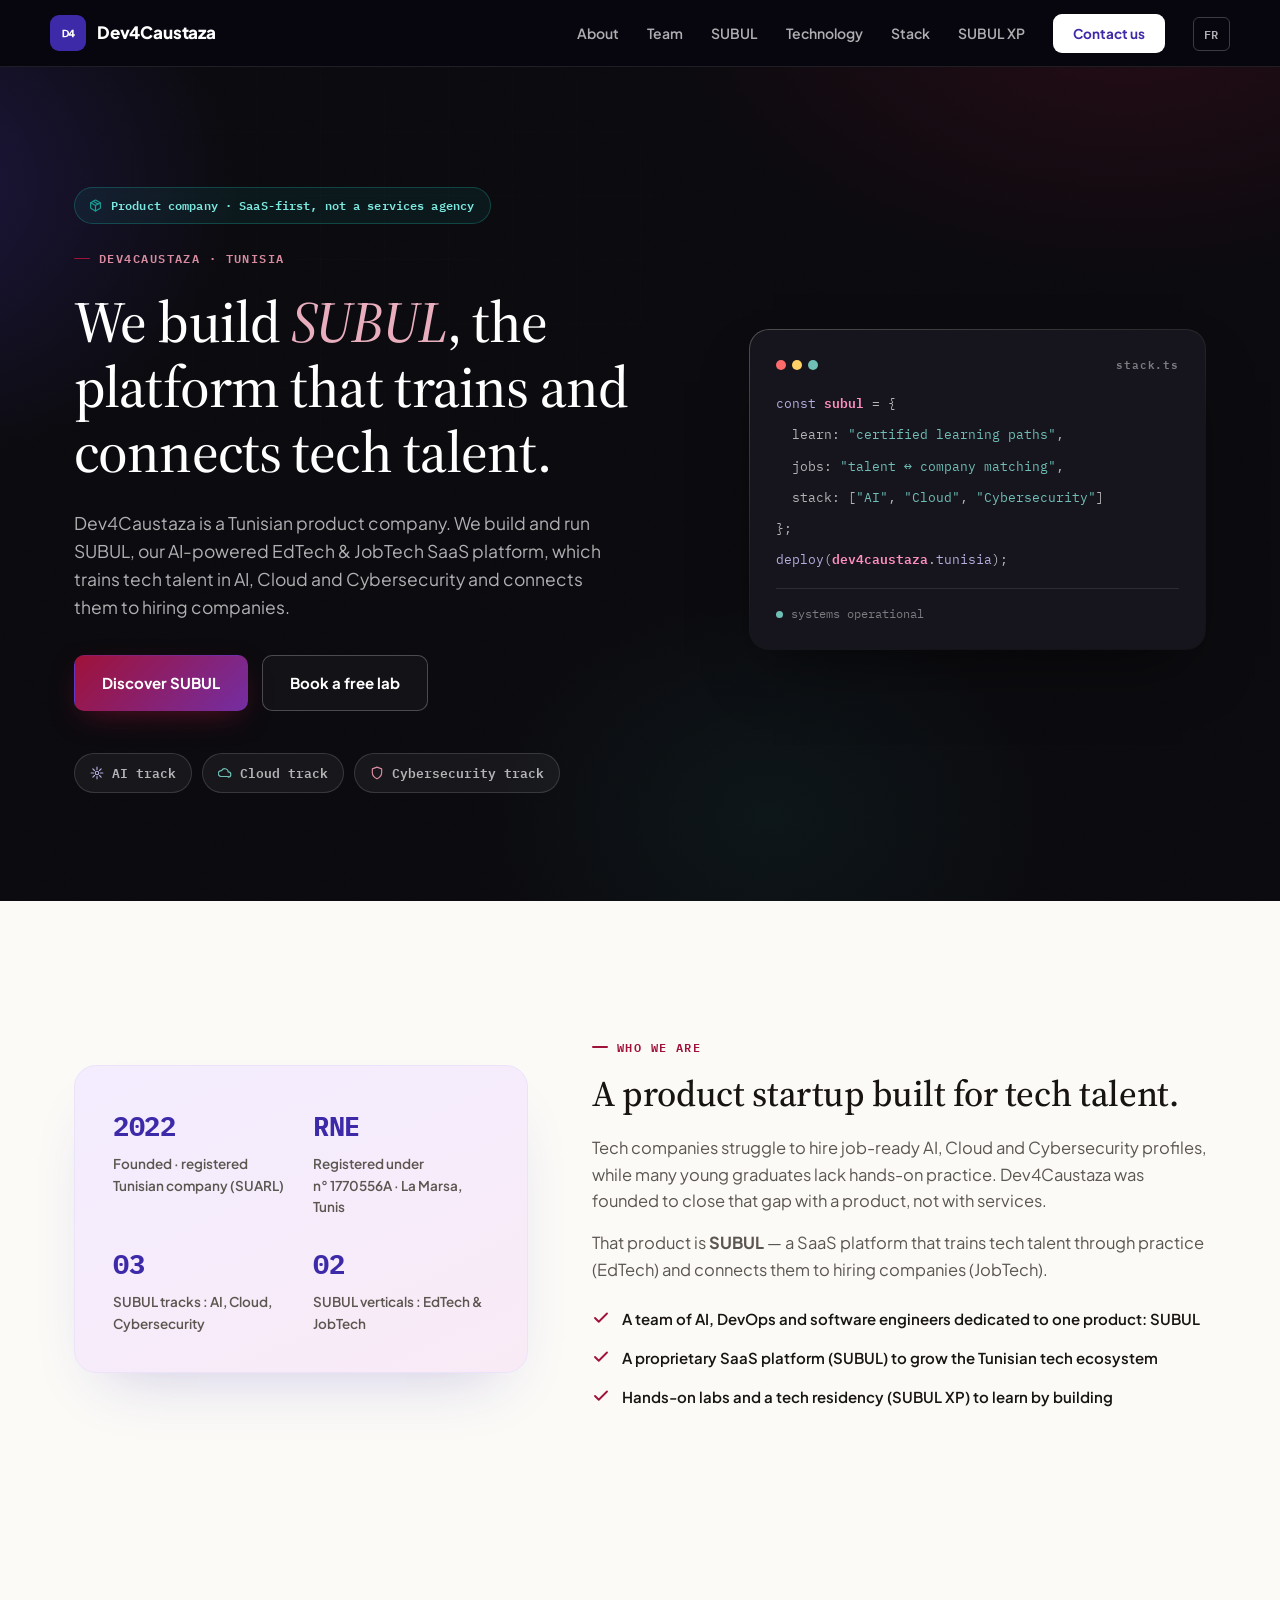
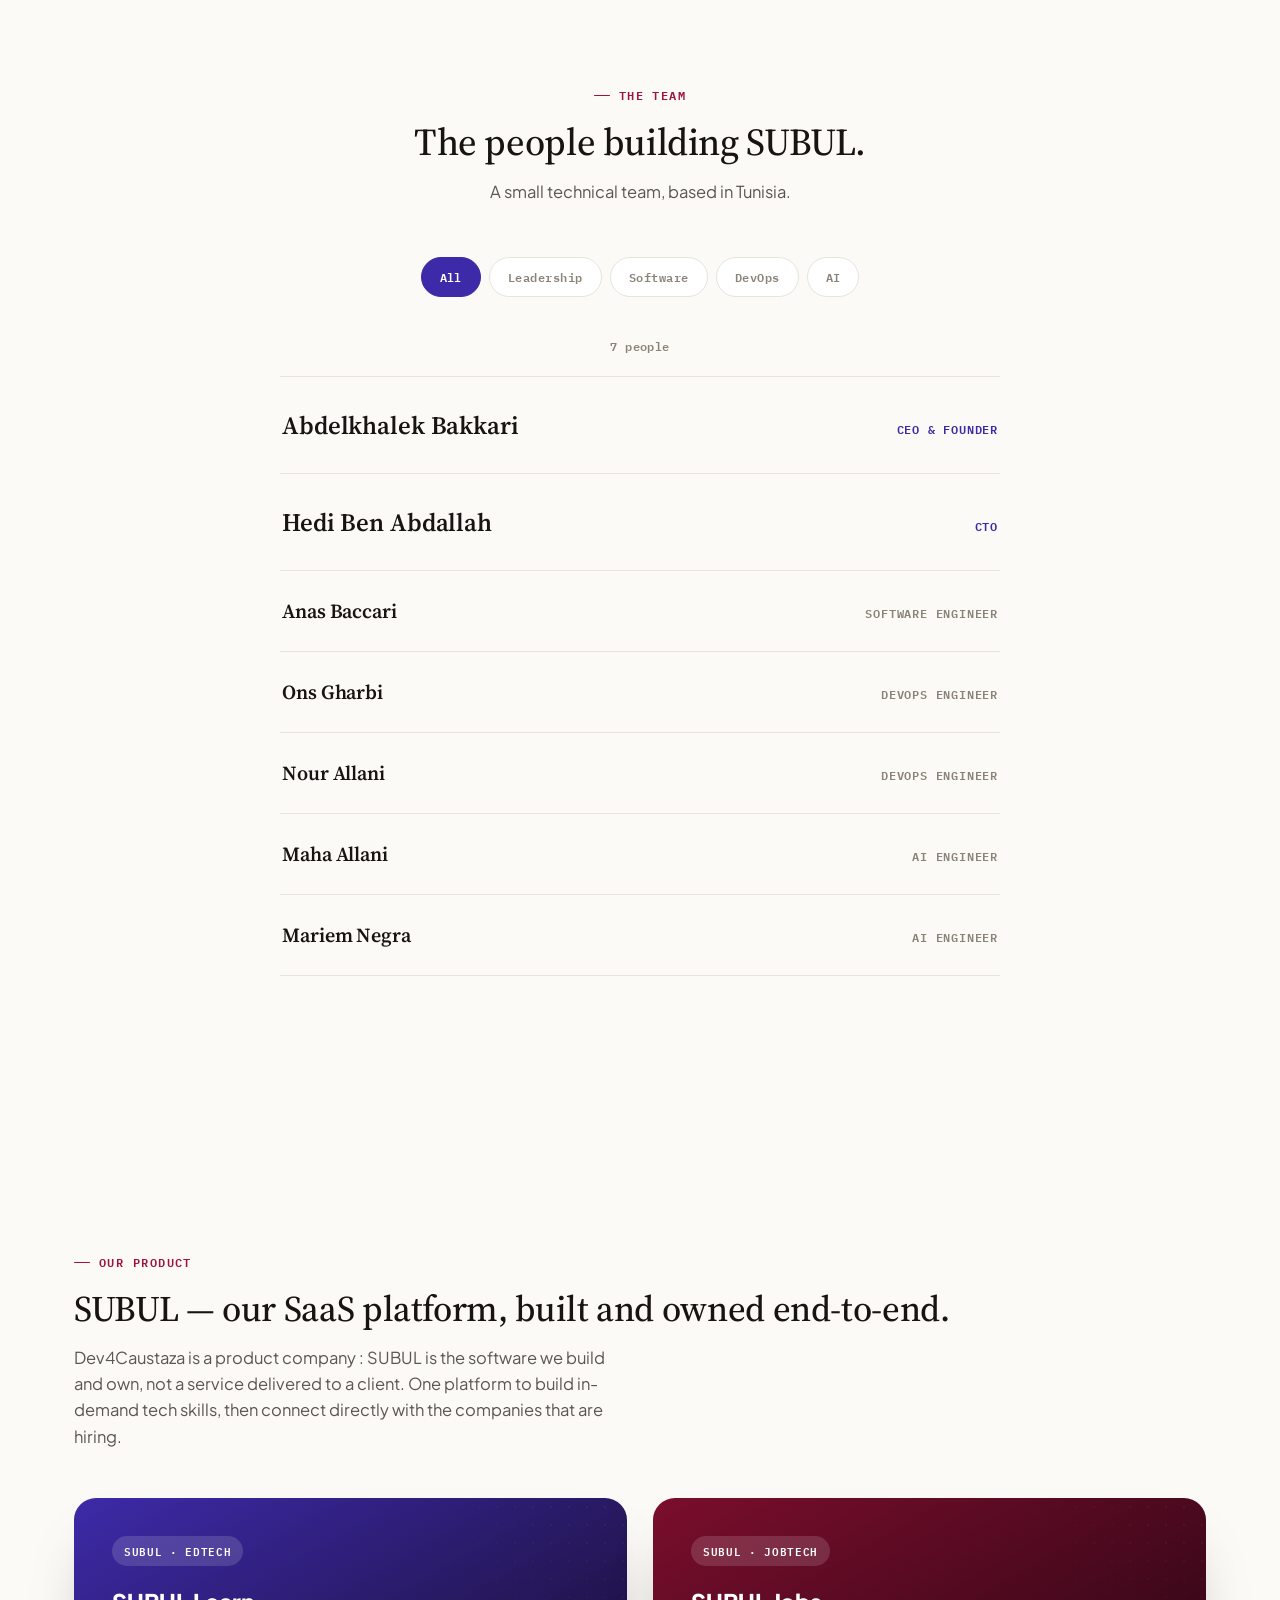
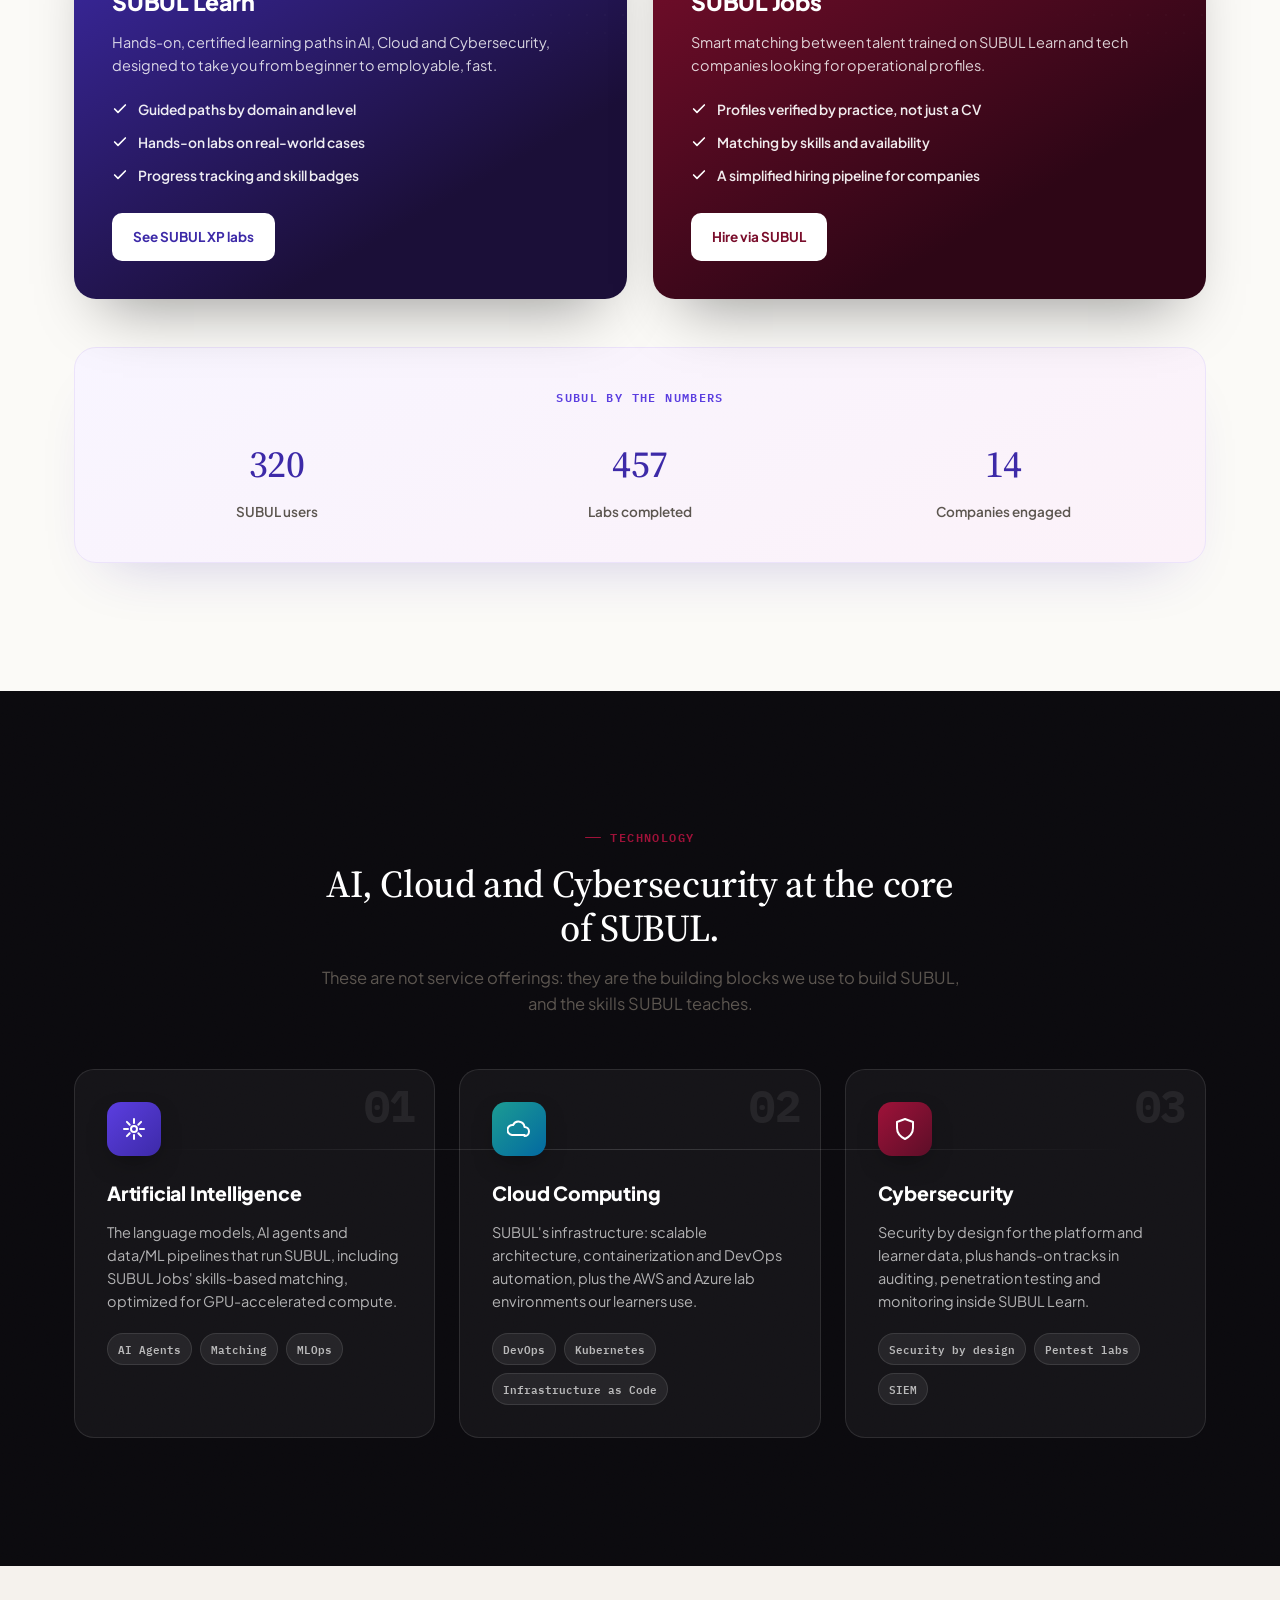
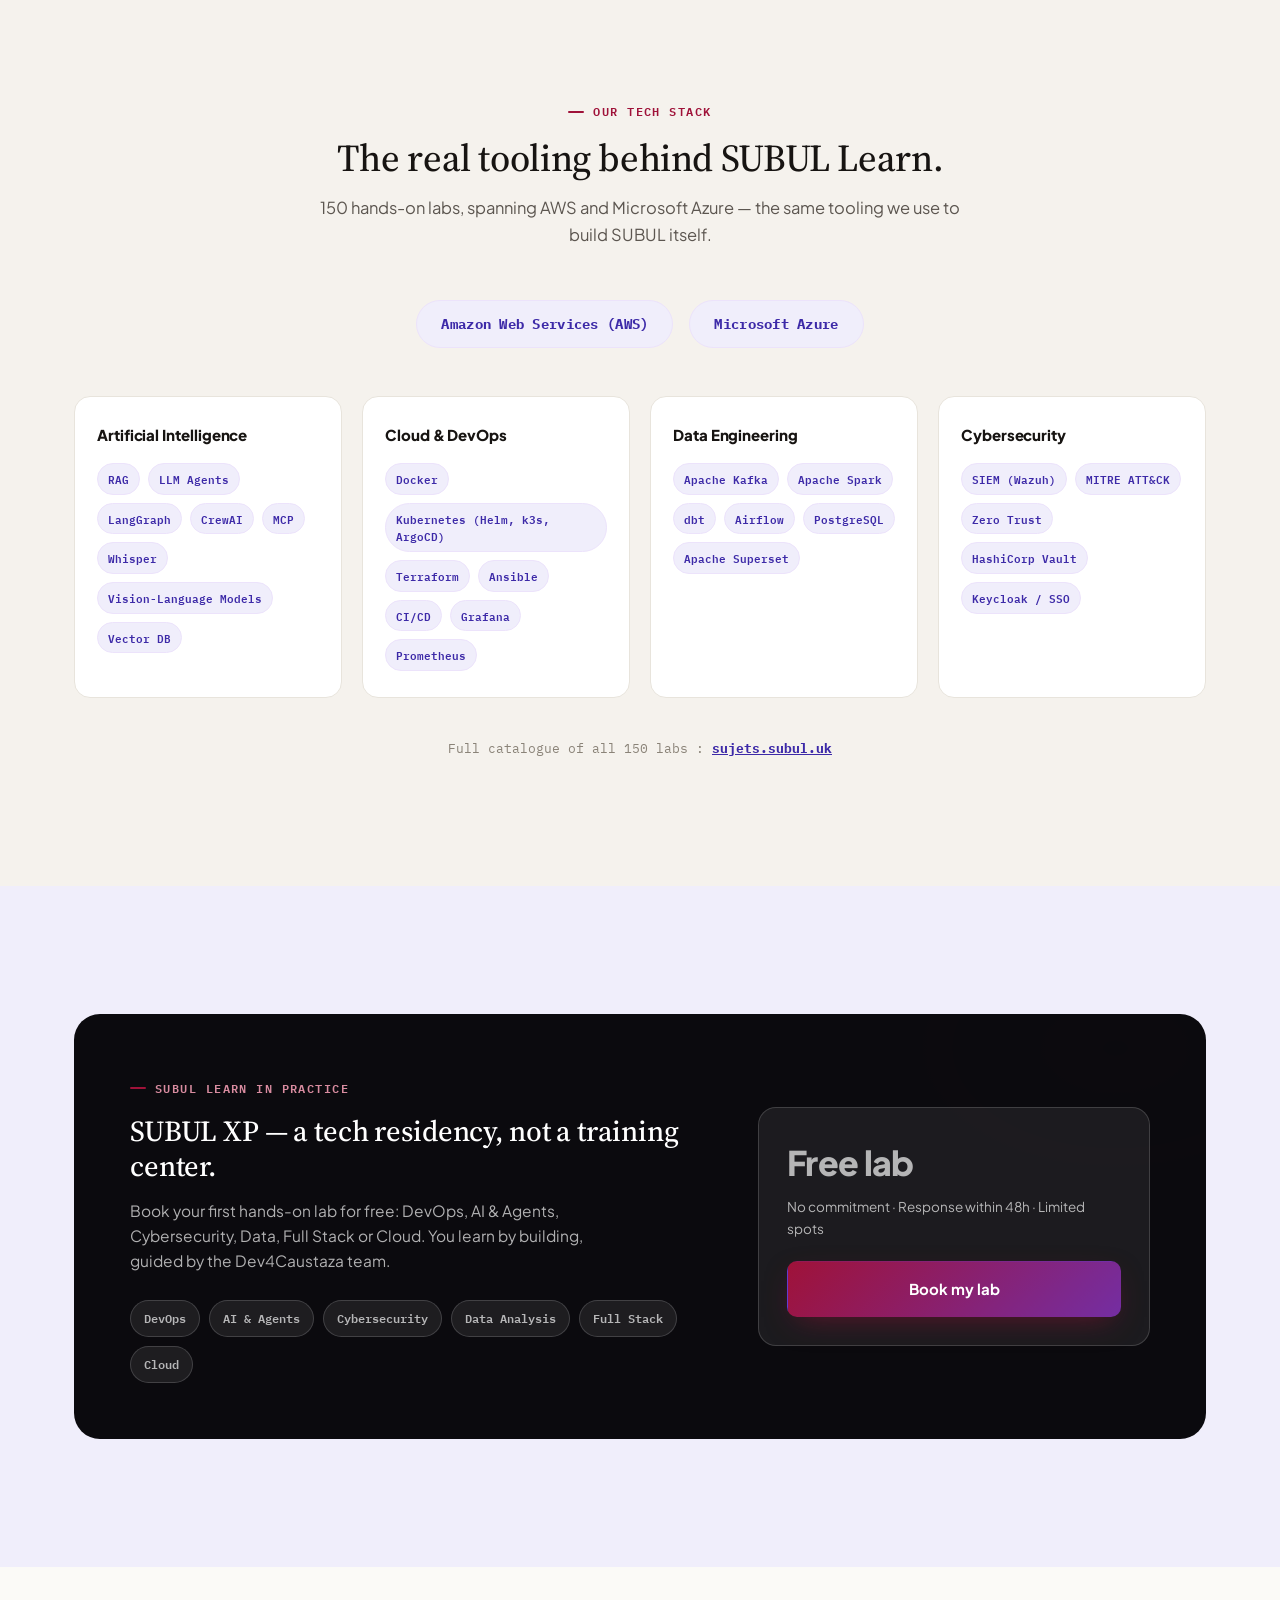
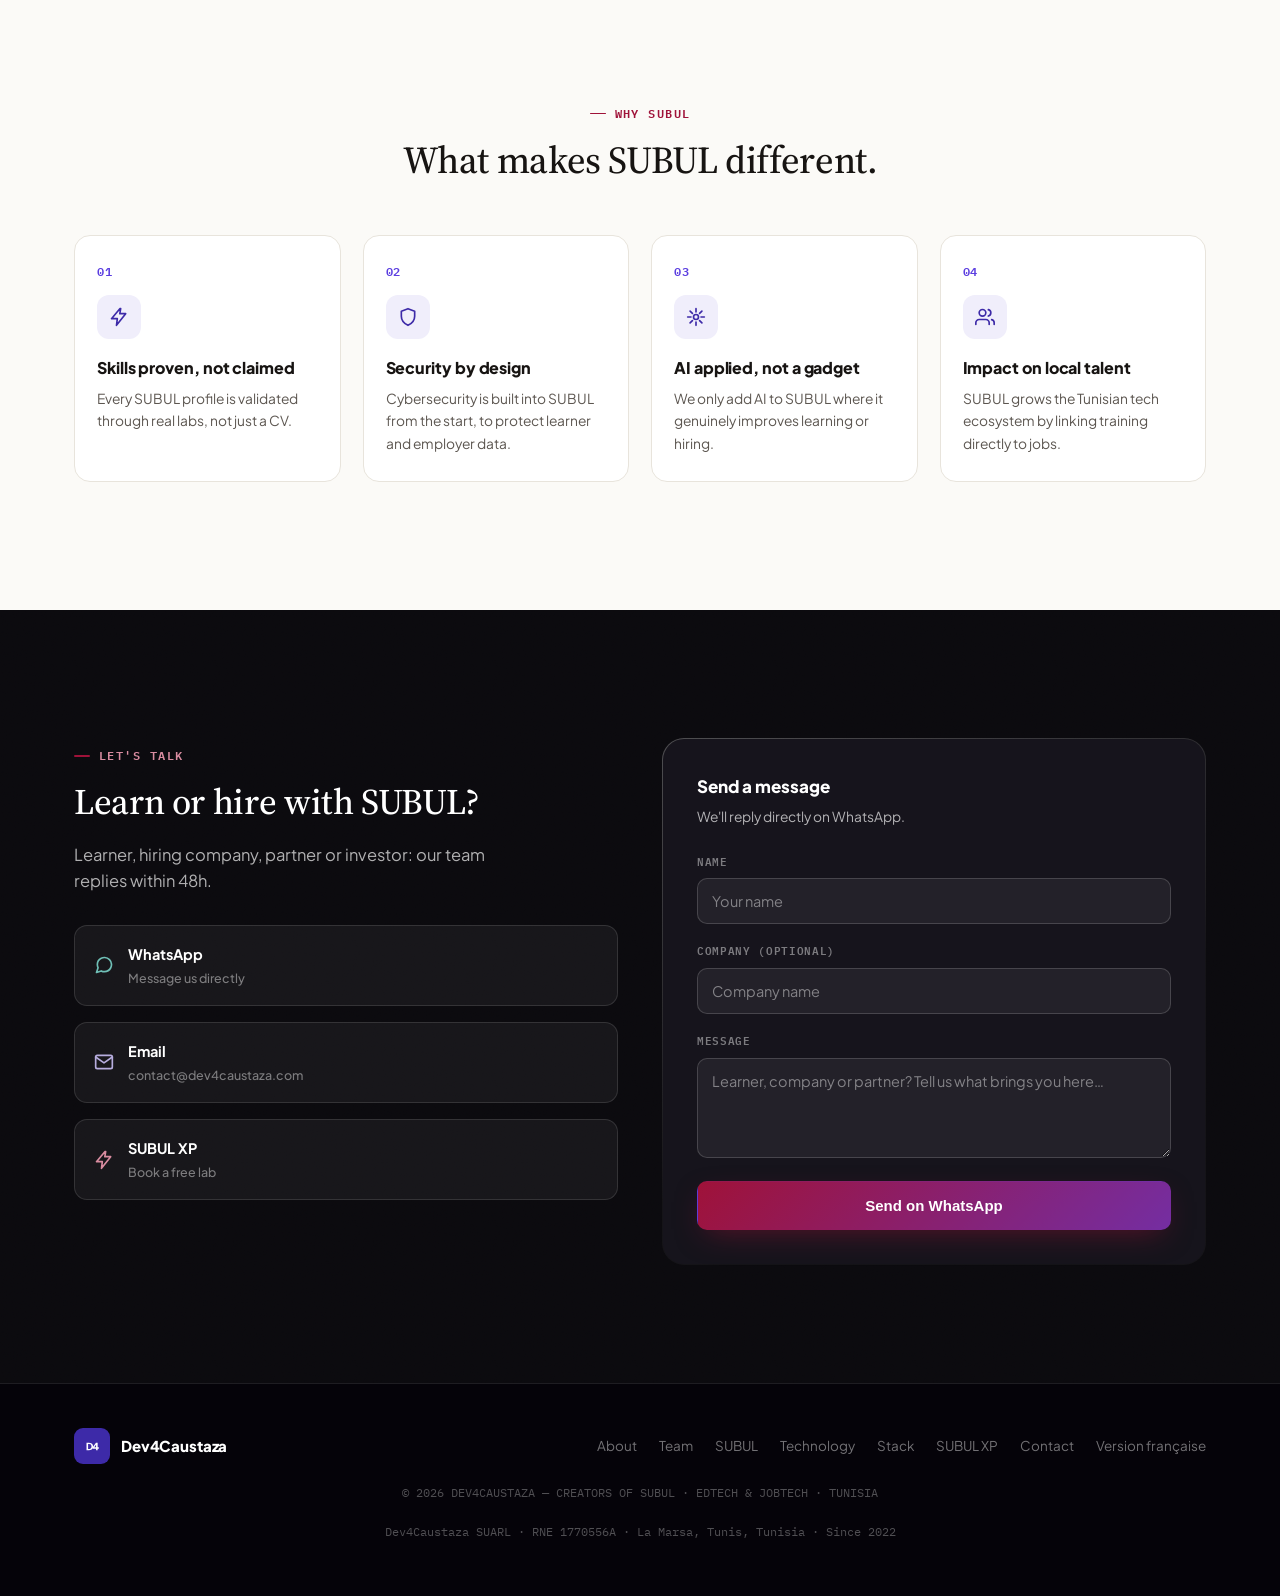
==== en/index.html @ 27cdb3ef "Fix EN lab links and add en/lab.html to SEO pass My previous merge pointed en/index.html's two "book" ====
<!DOCTYPE html>
<html lang="en">
<head>
<!--
  DEV4CAUSTAZA — website (English)
  ---------------------------------------------------------------
  Edit before going live (see the <script> at the bottom):
    WHATSAPP -> general contact number, international format without "+"
    EMAIL    -> contact email address
-->
<meta charset="utf-8">
<meta name="viewport" content="width=device-width, initial-scale=1">
<title>Dev4Caustaza — Creators of SUBUL, the AI-powered EdTech &amp; JobTech platform</title>
<meta name="description" content="Dev4Caustaza is a Tunisian product startup building SUBUL, an AI-powered EdTech &amp; JobTech SaaS platform that trains tech talent in AI, Cloud and Cybersecurity and connects them to hiring companies.">
<link rel="canonical" href="https://dev4caustaza.com/en/">
<link rel="alternate" hreflang="fr" href="https://dev4caustaza.com/">
<link rel="alternate" hreflang="en" href="https://dev4caustaza.com/en/">
<link rel="alternate" hreflang="x-default" href="https://dev4caustaza.com/">
<meta property="og:title" content="Dev4Caustaza — Creators of SUBUL">
<meta property="og:description" content="Tunisian product startup, creator of SUBUL — the AI-powered EdTech &amp; JobTech SaaS platform.">
<meta property="og:type" content="website">
<meta property="og:url" content="https://dev4caustaza.com/en/">
<meta property="og:locale" content="en_US">
<meta property="og:locale:alternate" content="fr_FR">
<meta property="og:image" content="https://dev4caustaza.com/en/og-image.png">
<meta property="og:image:width" content="1200">
<meta property="og:image:height" content="630">
<meta property="og:site_name" content="Dev4Caustaza">
<meta name="twitter:card" content="summary_large_image">
<meta name="twitter:title" content="Dev4Caustaza — Creators of SUBUL">
<meta name="twitter:description" content="Tunisian product startup, creator of SUBUL — the AI-powered EdTech &amp; JobTech SaaS platform.">
<meta name="twitter:image" content="https://dev4caustaza.com/en/og-image.png">
<link rel="icon" type="image/svg+xml" href="../favicon.svg">
<script type="application/ld+json">
{
  "@context": "https://schema.org",
  "@type": "Organization",
  "name": "Dev4Caustaza",
  "legalName": "Dev4Caustaza SUARL",
  "url": "https://dev4caustaza.com/",
  "logo": "https://dev4caustaza.com/favicon.svg",
  "foundingDate": "2022",
  "address": {
    "@type": "PostalAddress",
    "addressLocality": "La Marsa, Tunis",
    "addressCountry": "TN"
  },
  "sameAs": ["https://sujets.subul.uk"]
}
</script>
<link rel="preconnect" href="https://fonts.googleapis.com">
<link rel="preconnect" href="https://fonts.gstatic.com" crossorigin>
<link href="https://fonts.googleapis.com/css2?family=Plus+Jakarta+Sans:wght@400;500;600;700;800;900&family=Source+Serif+4:opsz,wght@8..60,500;8..60,600&family=IBM+Plex+Mono:wght@500;600;700&display=swap" rel="stylesheet">

<style>
  :root{
    --bg:        #0B0A0E;
    --bg-soft:   #16141C;
    --paper:     #FBFAF7;
    --card:      #FFFFFF;
    --title:     #171412;
    --body:      #5C5650;
    --label:     #8A8378;
    --line:      #E8E4DC;
    --line-dk:   rgba(255,255,255,.1);
    --purple:    #5B3EE0;
    --purple-dk: #3D2AA8;
    --purple-lt: #F0EEFB;
    --magenta:   #9F1239;
    --magenta-dk:#7A0E2C;
    --magenta-lt:#FBEAEE;
    --cyan:      #1C9C93;
    --grad:      linear-gradient(135deg, var(--magenta), var(--purple));
    --ink-soft:  rgba(255,255,255,.68);
    --ink-faint: rgba(255,255,255,.44);
    --mono: "IBM Plex Mono", ui-monospace, SFMono-Regular, Menlo, monospace;
    --sans: "Plus Jakarta Sans", system-ui, sans-serif;
    --serif: "Source Serif 4", Georgia, serif;
  }

  *{ box-sizing:border-box; }
  html{ -webkit-text-size-adjust:100%; scroll-behavior:smooth; }
  section[id]{ scroll-margin-top:84px; }

  body{
    margin:0;
    background:var(--bg);
    font-family:var(--sans);
    color:var(--title);
    line-height:1.6;
    -webkit-font-smoothing:antialiased;
  }

  a{ color:inherit; }
  img,svg{ display:block; }
  .container{ max-width:1180px; margin:0 auto; padding:0 24px; }

  section{ position:relative; }

  /* subtle grain texture for dark sections */
  .grain{ position:relative; }
  .grain::before{
    content:"";
    position:absolute; inset:0; z-index:0; pointer-events:none;
    opacity:.05; mix-blend-mode:overlay;
    background-image:url("data:image/svg+xml,%3Csvg xmlns='http://www.w3.org/2000/svg' width='140' height='140'%3E%3Cfilter id='n'%3E%3CfeTurbulence type='fractalNoise' baseFrequency='0.9' numOctaves='2' stitchTiles='stitch'/%3E%3C/filter%3E%3Crect width='100%25' height='100%25' filter='url(%23n)'/%3E%3C/svg%3E");
  }
  .grain > *{ position:relative; z-index:1; }

  .eyebrow{
    display:inline-flex; align-items:center; gap:9px;
    font-family:var(--mono);
    font-size:12px; font-weight:600; letter-spacing:.12em; text-transform:uppercase;
    color:var(--magenta);
  }
  .eyebrow::before{ content:""; width:16px; height:1.5px; background:var(--magenta); border-radius:2px; }

  .product-badge{
    display:inline-flex; align-items:center; gap:9px;
    padding:8px 16px 8px 14px; border-radius:999px; margin-bottom:16px;
    background:rgba(28,156,147,.1); border:1px solid rgba(28,156,147,.35);
    font-family:var(--mono); font-size:12px; font-weight:600; color:#7CE8DF; letter-spacing:.01em;
  }

  /* ---------------- REVEAL ---------------- */
  [data-reveal]{ opacity:0; transform:translateY(22px); transition:opacity .7s cubic-bezier(.16,1,.3,1), transform .7s cubic-bezier(.16,1,.3,1); }
  [data-reveal].in{ opacity:1; transform:none; }
  @media (prefers-reduced-motion:reduce){ [data-reveal]{ opacity:1; transform:none; } }
  .service-grid > [data-reveal]:nth-child(2){ transition-delay:.08s; }
  .service-grid > [data-reveal]:nth-child(3){ transition-delay:.16s; }
  .stack-grid > [data-reveal]:nth-child(2){ transition-delay:.06s; }
  .stack-grid > [data-reveal]:nth-child(3){ transition-delay:.12s; }
  .stack-grid > [data-reveal]:nth-child(4){ transition-delay:.18s; }
  .why-grid > [data-reveal]:nth-child(2){ transition-delay:.06s; }
  .why-grid > [data-reveal]:nth-child(3){ transition-delay:.12s; }
  .why-grid > [data-reveal]:nth-child(4){ transition-delay:.18s; }
  .subul-grid > [data-reveal]:nth-child(2){ transition-delay:.08s; }

  /* ---------------- NAV ---------------- */
  header{
    position:sticky; top:0; z-index:50;
    background:rgba(7,4,13,.78);
    backdrop-filter:blur(14px) saturate(140%);
    border-bottom:1px solid var(--line-dk);
  }
  .nav{
    display:flex; align-items:center; justify-content:space-between;
    padding:15px 0;
  }
  .brand{
    display:flex; align-items:center; gap:11px;
    font-weight:800; font-size:17px; color:#fff; text-decoration:none; letter-spacing:-.01em;
  }
  .brand-mark{
    width:36px; height:36px; border-radius:9px; flex:none;
    background:var(--purple-dk);
    display:flex; align-items:center; justify-content:center;
    color:#fff;
  }
  .nav-links{ display:flex; align-items:center; gap:28px; list-style:none; margin:0; padding:0; }
  .nav-links a{
    font-size:14px; font-weight:600; color:var(--ink-soft); text-decoration:none;
    transition:color .15s;
  }
  .nav-links a:hover{ color:#fff; }
  .nav-links a.active:not(.nav-cta):not(.lang-switch){ color:#fff; position:relative; }
  .nav-links a.active:not(.nav-cta):not(.lang-switch)::after{
    content:""; position:absolute; left:0; right:0; bottom:-6px; height:2px; border-radius:2px;
    background:var(--grad);
  }
  @media (max-width:860px){
    .nav-links a.active:not(.nav-cta):not(.lang-switch)::after{ display:none; }
    .nav-links a.active:not(.nav-cta):not(.lang-switch){ color:var(--magenta); }
  }
  .nav-cta{
    padding:11px 20px; border-radius:9px; background:#fff; color:var(--purple-dk)!important;
    font-weight:700!important; font-size:13.5px!important;
    box-shadow:0 1px 0 rgba(255,255,255,.4) inset;
    transition:transform .15s, box-shadow .15s;
  }
  .nav-cta:hover{ transform:translateY(-1px); box-shadow:0 8px 20px -8px rgba(0,0,0,.5); }
  .lang-switch{
    font-family:var(--mono);
    font-size:11.5px!important; font-weight:600!important; letter-spacing:.05em;
    padding:6px 10px; border-radius:6px; border:1px solid rgba(255,255,255,.22);
  }
  .lang-switch:hover{ border-color:#fff; }
  .nav-toggle{ display:none; }
  @media (max-width:860px){
    .nav-links{
      display:none; position:absolute; top:100%; left:0; right:0;
      flex-direction:column; align-items:flex-start; gap:2px;
      background:var(--bg-soft); border-bottom:1px solid var(--line-dk); padding:10px 22px 20px;
    }
    .nav-links.open{ display:flex; }
    .nav-links a{ width:100%; padding:12px 0; border-bottom:1px solid var(--line-dk); }
    .nav-cta{ margin-top:10px; text-align:center; }
    .nav-toggle{
      display:flex; align-items:center; justify-content:center;
      width:38px; height:38px; border-radius:8px; border:1.5px solid var(--line-dk);
      background:transparent; cursor:pointer;
    }
    .nav-toggle svg{ stroke:#fff; }
  }

  /* ---------------- BUTTONS ---------------- */
  .btn{
    display:inline-flex; align-items:center; gap:9px;
    padding:15px 27px; border-radius:10px; font-size:15px; font-weight:700;
    text-decoration:none; border:1.5px solid transparent; cursor:pointer;
    transition:transform .25s cubic-bezier(.4,0,.2,1), box-shadow .25s cubic-bezier(.4,0,.2,1), border-color .15s, color .15s, background .2s;
  }
  .btn:active{ transform:translateY(1px) scale(.99); }
  .btn-primary{ background:var(--grad); background-size:160% 160%; color:#fff; box-shadow:0 10px 30px -10px rgba(159,18,57,.55); }
  .btn-primary:hover{ transform:translateY(-2px); box-shadow:0 16px 34px -10px rgba(159,18,57,.65); background-position:80% 20%; }
  .btn-ghost{ background:rgba(255,255,255,.03); color:#fff; border-color:rgba(255,255,255,.24); }
  .btn-ghost:hover{ border-color:#fff; background:rgba(255,255,255,.08); transform:translateY(-2px); }
  .btn-dark{ background:var(--purple-dk); color:#fff; }
  .btn-dark:hover{ background:var(--purple); }

  /* gradient-stroke card utility */
  .stroke-card{
    background:
      linear-gradient(var(--bg-soft), var(--bg-soft)) padding-box,
      linear-gradient(155deg, rgba(255,255,255,.28), rgba(255,255,255,.04) 60%) border-box;
    border:1px solid transparent;
  }

  /* ---------------- HERO ---------------- */
  .hero{
    padding:120px 0 108px;
    background:var(--bg);
    color:#fff;
    overflow:hidden;
  }
  .hero-bg{
    position:absolute; inset:0; z-index:0; pointer-events:none;
    background:
      radial-gradient(760px 460px at 88% -8%, rgba(159,18,57,.18), transparent 60%),
      radial-gradient(620px 520px at -8% 14%, rgba(91,62,224,.24), transparent 55%),
      radial-gradient(500px 400px at 60% 90%, rgba(28,156,147,.08), transparent 60%);
    animation:meshFloat 22s ease-in-out infinite alternate;
  }
  @keyframes meshFloat{
    0%{ transform:translate(0,0) scale(1); }
    100%{ transform:translate(-1%,1%) scale(1.02); }
  }
  .hero-grid-lines{
    position:absolute; inset:0; z-index:0; pointer-events:none; opacity:.2;
    background-image:
      linear-gradient(rgba(255,255,255,.05) 1px, transparent 1px),
      linear-gradient(90deg, rgba(255,255,255,.05) 1px, transparent 1px);
    background-size:64px 64px;
    mask-image:radial-gradient(650px 500px at 30% 20%, #000, transparent 75%);
  }
  @media (prefers-reduced-motion:reduce){ .hero-bg{ animation:none; } }
  .hero .container{ position:relative; z-index:1; }
  .hero-grid{ display:grid; grid-template-columns:1.15fr .85fr; gap:56px; align-items:center; }
  .hero-grid > *{ min-width:0; }
  @media (max-width:900px){ .hero-grid{ grid-template-columns:1fr; } }

  .hero h1{
    font-family:var(--serif); font-size:clamp(36px,5.2vw,58px);
    font-weight:500; letter-spacing:-.015em; line-height:1.12;
    margin:22px 0 24px;
  }
  .hero h1 em{ font-style:italic; font-weight:500; color:#E8AEBD; }
  .hero p.lead{ font-size:17.5px; color:var(--ink-soft); max-width:540px; margin:0 0 34px; }

  .hero-actions{ display:flex; flex-wrap:wrap; gap:14px; }

  .hero-pillars{ display:flex; gap:10px; margin-top:42px; flex-wrap:wrap; }
  .pillar-chip{
    display:flex; align-items:center; gap:8px;
    padding:9px 15px; border-radius:999px; font-family:var(--mono); font-size:12.5px; font-weight:600;
    background:rgba(255,255,255,.05); border:1px solid rgba(255,255,255,.14); color:var(--ink-soft);
  }
  .pillar-chip svg{ width:14px; height:14px; }

  .hero-card{
    border-radius:20px; padding:26px;
    backdrop-filter:blur(10px);
    box-shadow:0 30px 60px -24px rgba(0,0,0,.55);
    overflow-x:auto;
  }
  .hero-card-head{ display:flex; align-items:center; justify-content:space-between; margin-bottom:20px; }
  .hero-card-dots{ display:flex; gap:6px; }
  .hero-card-head .dot{ width:10px; height:10px; border-radius:50%; }
  .hero-card-head .dot:nth-child(1){ background:#FF6B6B; }
  .hero-card-head .dot:nth-child(2){ background:#FFD166; }
  .hero-card-head .dot:nth-child(3){ background:#6FBFB6; }
  .hero-card-tag{ font-family:var(--mono); font-size:10.5px; font-weight:600; letter-spacing:.08em; color:var(--ink-faint); }
  .code-line{ font-family:var(--mono); font-size:13.2px; color:var(--ink-soft); margin:0 0 10px; white-space:pre; }
  .code-line b{ color:#FF8FC0; font-weight:600; }
  .code-line i{ color:#B7ADDE; font-style:normal; }
  .code-line s{ color:#6FBFB6; text-decoration:none; }
  .hero-card-foot{
    margin-top:18px; padding-top:16px; border-top:1px solid rgba(255,255,255,.1);
    display:flex; align-items:center; gap:8px; font-family:var(--mono); font-size:11.5px; color:var(--ink-faint);
  }
  .pulse-dot{ width:7px; height:7px; border-radius:50%; background:#6FBFB6; box-shadow:0 0 0 0 rgba(124,224,198,.6); animation:pulse 2s infinite; }
  @keyframes pulse{ 0%{ box-shadow:0 0 0 0 rgba(124,224,198,.55);} 70%{ box-shadow:0 0 0 8px rgba(124,224,198,0);} 100%{ box-shadow:0 0 0 0 rgba(124,224,198,0);} }
  @media (prefers-reduced-motion:reduce){ .pulse-dot{ animation:none; } }

  /* ---------------- SECTION HEADERS ---------------- */
  .sec-head{ max-width:640px; margin:0 auto 52px; text-align:center; }
  .sec-head h2{ font-family:var(--serif); font-size:clamp(27px,3.5vw,38px); font-weight:500; letter-spacing:-.01em; line-height:1.15; margin:16px 0 14px; }
  .sec-head p{ color:var(--body); font-size:16.5px; margin:0; }
  section.on-dark .sec-head h2{ color:#fff; }
  section.on-dark .sec-head p{ color:var(--ink-soft); }

  /* ---------------- ABOUT ---------------- */
  .about{ padding:128px 0; background:var(--paper); }
  .about-grid{ display:grid; grid-template-columns:.85fr 1.15fr; gap:64px; align-items:center; }
  @media (max-width:860px){ .about-grid{ grid-template-columns:1fr; } }
  .about-copy h2{ font-family:var(--serif); font-size:clamp(27px,3.4vw,36px); font-weight:500; letter-spacing:-.01em; line-height:1.18; margin:16px 0 20px; }
  .about-copy p{ color:var(--body); font-size:16.5px; margin:0 0 16px; }
  .about-list{ list-style:none; margin:24px 0 0; padding:0; display:grid; gap:15px; }
  .about-list li{ display:flex; gap:12px; font-size:15px; color:var(--title); font-weight:600; }
  .about-list svg{ flex:none; margin-top:2px; }

  .about-panel{
    background:linear-gradient(155deg,#F3EDFF,#FBEAF3 130%);
    border:1px solid #ECE3FB;
    border-radius:22px; padding:38px;
    display:grid; gap:24px;
    box-shadow:0 30px 60px -32px rgba(61,42,168,.25);
  }
  .about-stat-row{ display:grid; grid-template-columns:1fr 1fr; gap:24px; }
  .about-stat h3{ font-family:var(--mono); font-size:27px; font-weight:700; margin:0 0 6px; color:var(--purple-dk); letter-spacing:-.01em; }
  .about-stat p{ margin:0; font-size:13.5px; color:var(--body); font-weight:600; }

  /* ---------------- TEAM ---------------- */
  .team{ padding:140px 0; background:var(--paper); }
  .team-filters{ display:flex; flex-wrap:wrap; justify-content:center; gap:8px; margin:0 0 40px; }
  .team-filter{
    font-family:var(--mono); font-size:12px; font-weight:600; letter-spacing:.04em;
    padding:9px 18px; border-radius:999px; border:1.5px solid var(--line); background:#fff; color:var(--label);
    cursor:pointer; transition:background .18s, border-color .18s, color .18s;
  }
  .team-filter:hover{ border-color:var(--purple); color:var(--purple-dk); }
  .team-filter.active{ background:var(--purple-dk); border-color:var(--purple-dk); color:#fff; }
  .team-filter:focus-visible{ outline:2px solid var(--purple); outline-offset:2px; }
  .team-count{ text-align:center; font-family:var(--mono); font-size:12px; font-weight:600; color:var(--label); letter-spacing:.04em; margin:0 0 20px; }
  .team-list{ max-width:720px; margin:0 auto; border-top:1px solid var(--line); }
  .team-row-wrap{
    display:grid; grid-template-rows:1fr; border-bottom:1px solid var(--line);
    transition:grid-template-rows .4s cubic-bezier(.4,0,.2,1), opacity .3s ease, border-color .3s ease;
  }
  .team-row-wrap.out{ grid-template-rows:0fr; opacity:0; border-color:transparent; }
  .team-row-wrap.out .team-row{ padding-top:0; padding-bottom:0; }
  .team-row{
    display:flex; align-items:baseline; justify-content:space-between; gap:24px;
    padding:24px 2px; overflow:hidden; min-height:0;
    transition:padding-left .25s cubic-bezier(.4,0,.2,1), padding-top .4s cubic-bezier(.4,0,.2,1), padding-bottom .4s cubic-bezier(.4,0,.2,1);
  }
  .team-row:hover{ padding-left:10px; }
  .team-name{ font-family:var(--serif); font-size:20px; font-weight:600; color:var(--title); letter-spacing:-.005em; }
  .team-role{
    font-family:var(--mono); font-size:11.5px; font-weight:600; letter-spacing:.07em;
    text-transform:uppercase; color:var(--label); white-space:nowrap; flex:none;
  }
  .team-row-lead{ padding:28px 2px; }
  .team-row-lead .team-name{ font-size:25px; }
  .team-row-lead .team-role{ color:var(--purple-dk); }
  @media (max-width:560px){
    .team-row{ flex-direction:column; align-items:flex-start; gap:5px; }
  }

  /* ---------------- SERVICES ---------------- */
  .services{ padding:128px 0; background:var(--bg); color:#fff; }
  .service-grid{ display:grid; grid-template-columns:repeat(3,1fr); gap:24px; position:relative; }
  @media (max-width:900px){ .service-grid{ grid-template-columns:1fr; } }
  .service-grid::before{
    content:""; position:absolute; top:80px; left:6%; right:6%; height:1px;
    background:linear-gradient(90deg, transparent, rgba(255,255,255,.16), transparent);
    z-index:0;
  }
  @media (max-width:900px){ .service-grid::before{ display:none; } }
  .service-card{
    position:relative; z-index:1;
    background:rgba(255,255,255,.045); border:1px solid rgba(255,255,255,.1);
    border-radius:20px; padding:32px; overflow:hidden;
    transition:border-color .2s, transform .25s cubic-bezier(.16,1,.3,1), background .2s, box-shadow .3s;
  }
  .service-card:hover{ border-color:rgba(255,255,255,.28); background:rgba(255,255,255,.075); transform:translateY(-6px); box-shadow:0 24px 50px -20px rgba(0,0,0,.5); }
  .service-index{
    position:absolute; top:14px; right:20px; font-family:var(--mono); font-size:44px; font-weight:700;
    color:rgba(255,255,255,.07); letter-spacing:-.02em; line-height:1;
  }
  .service-icon{
    width:54px; height:54px; border-radius:14px; display:flex; align-items:center; justify-content:center;
    margin-bottom:22px; box-shadow:0 10px 26px -10px rgba(0,0,0,.5);
  }
  .service-card:nth-child(1) .service-icon{ background:linear-gradient(135deg,#5B3EE0,#3D2AA8); }
  .service-card:nth-child(2) .service-icon{ background:linear-gradient(135deg,#1C9C93,#0369A1); }
  .service-card:nth-child(3) .service-icon{ background:linear-gradient(135deg,#9F1239,#5C0E28); }
  .service-card h3{ font-size:19.5px; font-weight:800; margin:0 0 11px; letter-spacing:-.01em; }
  .service-card p{ color:var(--ink-soft); font-size:14.5px; margin:0 0 20px; }
  .service-tags{ display:flex; flex-wrap:wrap; gap:8px; }
  .service-tags span{
    font-family:var(--mono); font-size:11px; font-weight:600; padding:6px 10px; border-radius:999px;
    background:rgba(255,255,255,.07); border:1px solid rgba(255,255,255,.1); color:var(--ink-soft);
  }

  /* ---------------- STACK ---------------- */
  .stack{ padding:128px 0; background:#F5F2ED; }
  .stack-providers{ display:flex; justify-content:center; gap:16px; flex-wrap:wrap; margin:0 0 48px; }
  .stack-provider{
    font-family:var(--mono); font-size:14px; font-weight:700; letter-spacing:.02em;
    padding:12px 24px; border-radius:999px; color:var(--purple-dk);
    background:var(--purple-lt); border:1px solid #ECE3FB;
  }
  .stack-grid{ display:grid; grid-template-columns:repeat(4,1fr); gap:20px; }
  @media (max-width:900px){ .stack-grid{ grid-template-columns:1fr 1fr; } }
  @media (max-width:560px){ .stack-grid{ grid-template-columns:1fr; } }
  .stack-group{ padding:26px 22px; border-radius:16px; background:#fff; border:1px solid var(--line); transition:border-color .2s, box-shadow .2s, transform .2s; }
  .stack-group:hover{ border-color:#DED2FA; box-shadow:0 20px 40px -24px rgba(61,42,168,.25); transform:translateY(-4px); }
  .stack-group h3{ font-size:15px; font-weight:800; margin:0 0 16px; letter-spacing:-.005em; }
  .stack-group .service-tags span{
    background:var(--purple-lt); border:1px solid #ECE3FB; color:var(--purple-dk);
  }
  .stack-source{ text-align:center; margin:40px 0 0; font-family:var(--mono); font-size:12.5px; color:var(--label); }
  .stack-source a{ color:var(--purple-dk); font-weight:700; text-decoration:underline; }

  /* ---------------- SUBUL PRODUCT ---------------- */
  .subul{ padding:128px 0; background:var(--paper); }
  .subul-head{ display:grid; grid-template-columns:1fr auto; gap:24px; align-items:end; margin-bottom:48px; }
  @media (max-width:700px){ .subul-head{ grid-template-columns:1fr; } }
  .subul-head h2{ font-family:var(--serif); font-size:clamp(27px,3.5vw,36px); font-weight:500; letter-spacing:-.01em; line-height:1.18; margin:16px 0 14px; }
  .subul-head p{ color:var(--body); font-size:16.5px; max-width:560px; margin:0; }

  .subul-grid{ display:grid; grid-template-columns:1fr 1fr; gap:26px; }
  @media (max-width:800px){ .subul-grid{ grid-template-columns:1fr; } }
  .subul-card{
    border-radius:22px; padding:38px; color:#fff; position:relative; overflow:hidden;
    box-shadow:0 34px 60px -28px rgba(0,0,0,.4);
  }
  .subul-card::after{
    content:""; position:absolute; inset:0; opacity:.5; pointer-events:none;
    background-image:radial-gradient(rgba(255,255,255,.10) 1px, transparent 1px);
    background-size:18px 18px;
    mask-image:radial-gradient(340px 260px at 100% 0%, #000, transparent 70%);
  }
  .subul-card.learn{ background:linear-gradient(150deg,#3D2AA8,#1B0F38 72%); }
  .subul-card.jobs{ background:linear-gradient(150deg,#7A0E2C,#2E0616 72%); }
  .subul-card > *{ position:relative; z-index:1; }
  .subul-card .tag{
    display:inline-block; font-family:var(--mono); font-size:11px; font-weight:600; letter-spacing:.06em; text-transform:uppercase;
    padding:6px 12px; border-radius:999px; background:rgba(255,255,255,.14); margin-bottom:18px;
  }
  .subul-card h3{ font-size:23px; font-weight:800; margin:0 0 10px; letter-spacing:-.01em; }
  .subul-card p{ color:rgba(255,255,255,.82); font-size:14.5px; margin:0 0 22px; }
  .subul-card ul{ list-style:none; margin:0 0 26px; padding:0; display:grid; gap:11px; }
  .subul-card li{ display:flex; gap:10px; font-size:13.8px; color:rgba(255,255,255,.92); font-weight:600; }
  .subul-card li svg{ flex:none; margin-top:2px; }
  .subul-card a.btn{ padding:12px 20px; font-size:13.5px; }
  .subul-card.learn a.btn{ background:#fff; color:var(--purple-dk); box-shadow:none; }
  .subul-card.jobs a.btn{ background:#fff; color:#7A0E2C; box-shadow:none; }

  .traction{
    margin-top:48px; padding:40px 32px; border-radius:22px;
    background:linear-gradient(155deg,#F8F5FF,#FDF1F7 130%); border:1px solid #ECE3FB;
    box-shadow:0 30px 60px -34px rgba(61,42,168,.25);
  }
  .traction-label{
    display:block; text-align:center; font-family:var(--mono); font-size:11.5px; font-weight:600;
    letter-spacing:.12em; text-transform:uppercase; color:var(--purple); margin:0 0 28px;
  }
  .traction-row{ display:grid; grid-template-columns:repeat(3,1fr); gap:24px; text-align:center; }
  @media (max-width:600px){ .traction-row{ grid-template-columns:1fr; gap:28px; } }
  .traction-stat h3{
    font-family:var(--serif); font-size:38px; font-weight:500; letter-spacing:-.01em; margin:0 0 6px;
    color:var(--purple-dk);
  }
  .traction-stat p{ margin:0; font-size:13.5px; color:var(--body); font-weight:600; }

  /* ---------------- XP PROGRAM ---------------- */
  .xp{ padding:128px 0; background:var(--purple-lt); }
  .xp-inner{
    background:var(--bg); border-radius:26px; padding:56px; color:#fff;
    display:grid; grid-template-columns:1.2fr .8fr; gap:40px; align-items:center;
    position:relative; overflow:hidden;
  }
  .xp-inner::before{
    content:""; position:absolute; inset:0;
    background:radial-gradient(520px 320px at 92% 8%, rgba(159,18,57,.35), transparent 60%);
  }
  @media (max-width:860px){ .xp-inner{ grid-template-columns:1fr; padding:38px 26px; } }
  .xp-inner > *{ position:relative; z-index:1; }
  .xp-inner h2{ font-family:var(--serif); font-size:clamp(24px,3vw,29px); font-weight:500; margin:16px 0 16px; letter-spacing:-.005em; line-height:1.2; }
  .xp-inner p{ color:var(--ink-soft); font-size:15.5px; margin:0 0 26px; max-width:480px; }
  .xp-domains{ display:flex; flex-wrap:wrap; gap:9px; }
  .xp-domains span{
    font-family:var(--mono); font-size:12px; font-weight:600; padding:8px 13px; border-radius:999px;
    background:rgba(255,255,255,.08); border:1px solid rgba(255,255,255,.16); color:var(--ink-soft);
  }
  .xp-card{
    background:rgba(255,255,255,.07); border:1px solid rgba(255,255,255,.16); border-radius:18px; padding:28px;
  }
  .xp-card .big{ font-size:34px; font-weight:800; letter-spacing:-.02em; margin:0 0 6px; }
  .xp-card p{ margin:0 0 22px; font-size:13.5px; color:var(--ink-soft); }

  /* ---------------- WHY / VALUES ---------------- */
  .why{ padding:128px 0; background:var(--paper); }
  .why-grid{ display:grid; grid-template-columns:repeat(4,1fr); gap:22px; }
  @media (max-width:900px){ .why-grid{ grid-template-columns:1fr 1fr; } }
  @media (max-width:520px){ .why-grid{ grid-template-columns:1fr; } }
  .why-card{ padding:26px 22px; border-radius:16px; background:#fff; border:1px solid var(--line); transition:border-color .2s, box-shadow .2s, transform .2s; }
  .why-card:hover{ border-color:#DED2FA; box-shadow:0 20px 40px -24px rgba(61,42,168,.25); transform:translateY(-4px); }
  .why-num{ font-family:var(--mono); font-size:12px; font-weight:600; color:var(--purple); letter-spacing:.05em; margin-bottom:14px; }
  .why-icon{
    width:44px; height:44px; border-radius:12px; background:var(--purple-lt);
    display:flex; align-items:center; justify-content:center; margin-bottom:16px;
  }
  .why-card h3{ font-size:16px; font-weight:800; margin:0 0 8px; letter-spacing:-.005em; }
  .why-card p{ font-size:13.8px; color:var(--body); margin:0; }

  /* ---------------- CONTACT ---------------- */
  .contact{ padding:128px 0 118px; background:var(--bg); color:#fff; }
  .contact-grid{ display:grid; grid-template-columns:1fr 1fr; gap:44px; }
  @media (max-width:800px){ .contact-grid{ grid-template-columns:1fr; } }
  .contact-copy h2{ font-family:var(--serif); font-size:clamp(27px,3.5vw,36px); font-weight:500; letter-spacing:-.01em; line-height:1.18; margin:16px 0 18px; }
  .contact-copy p{ color:var(--ink-soft); font-size:16.5px; margin:0 0 30px; max-width:440px; }
  .contact-info{ display:grid; gap:16px; }
  .contact-info a{
    display:flex; align-items:center; gap:14px; text-decoration:none;
    padding:17px 19px; border-radius:13px; background:rgba(255,255,255,.05); border:1px solid rgba(255,255,255,.12);
    color:#fff; font-weight:700; font-size:14.5px; transition:background .15s, border-color .15s, transform .15s;
  }
  .contact-info a:hover{ background:rgba(255,255,255,.09); border-color:rgba(255,255,255,.3); transform:translateX(4px); }
  .contact-info a span.sub{ display:block; font-weight:500; font-size:12.5px; color:var(--ink-faint); margin-top:2px; }
  .contact-info svg{ flex:none; }

  .contact-panel{
    border-radius:22px; padding:34px;
  }
  .contact-panel h3{ font-size:17px; font-weight:800; margin:0 0 6px; }
  .contact-panel p{ font-size:13.8px; color:var(--ink-soft); margin:0 0 24px; }
  .cf-field{ margin-bottom:17px; }
  .cf-field label{ display:block; font-family:var(--mono); font-size:11px; font-weight:600; letter-spacing:.06em; text-transform:uppercase; color:var(--ink-faint); margin-bottom:9px; }
  .cf-field input, .cf-field textarea{
    width:100%; padding:13px 14px; font-family:inherit; font-size:14.5px; color:#fff;
    background:rgba(255,255,255,.06); border:1.5px solid rgba(255,255,255,.16); border-radius:10px; resize:vertical;
    transition:border-color .15s, background .15s;
  }
  .cf-field input::placeholder, .cf-field textarea::placeholder{ color:var(--ink-faint); }
  .cf-field input:focus, .cf-field textarea:focus{ outline:none; border-color:var(--magenta); background:rgba(255,255,255,.09); }
  .contact-panel .btn{ width:100%; justify-content:center; }

  /* ---------------- FOOTER ---------------- */
  footer{ background:#050309; color:var(--ink-faint); padding:44px 0; border-top:1px solid var(--line-dk); }
  .footer-inner{ display:flex; justify-content:space-between; align-items:center; flex-wrap:wrap; gap:14px; }
  .footer-inner .brand{ font-size:15px; }
  footer nav{ display:flex; gap:22px; flex-wrap:wrap; }
  footer nav a{ font-size:13.5px; color:var(--ink-faint); text-decoration:none; }
  footer nav a:hover{ color:#fff; }
  .footer-fine{ font-family:var(--mono); font-size:11.5px; margin-top:20px; color:rgba(255,255,255,.3); text-align:center; }

  @media (max-width:640px){
    .hero{ padding:88px 0 72px; }
    .about, .services, .subul, .xp, .why{ padding:76px 0; }
    .contact{ padding:76px 0 88px; }
  }

  @media (prefers-reduced-motion:reduce){ *{ transition:none !important; scroll-behavior:auto !important; animation:none !important; } }
</style>
</head>
<body>

<header>
  <div class="container nav">
    <a href="#top" class="brand"><span class="brand-mark"><svg width="21" height="21" viewBox="0 0 1000 1000" fill="none"><g transform="translate(24,0)"><path d="M190 682.6V317.4H309.1Q368.4 317.4 412 341Q455.6 364.5 479.7 405.7Q503.7 446.8 503.7 499.8Q503.7 552.7 479.7 594.1Q455.6 635.5 412 659Q368.4 682.6 309.1 682.6ZM266 616.4H311.1Q346.8 616.4 372.8 601.9Q398.8 587.5 413.2 561.3Q427.7 535 427.7 499.8Q427.7 464 413.2 438Q398.8 412 372.8 397.8Q346.8 383.6 311.1 383.6H266Z" fill="#fff"/><path d="M645.3 682.6V604.2H483.6V540.4L640.4 317.4H721.3V540.4H777.7V604.2H721.3V682.6ZM539 567.9 524.8 540.4H645.3V376.2L664.4 382.1Z" fill="#fff"/></g></svg></span>Dev4Caustaza</a>
    <button class="nav-toggle" id="navToggle" aria-label="Open menu" aria-expanded="false">
      <svg width="20" height="20" viewBox="0 0 24 24" fill="none" stroke-width="2" stroke-linecap="round"><path d="M3 6h18M3 12h18M3 18h18"/></svg>
    </button>
    <ul class="nav-links" id="navLinks">
      <li><a href="#about">About</a></li>
      <li><a href="#team">Team</a></li>
      <li><a href="#subul">SUBUL</a></li>
      <li><a href="#tech">Technology</a></li>
      <li><a href="#stack">Stack</a></li>
      <li><a href="#xp">SUBUL XP</a></li>
      <li><a href="#contact" class="nav-cta">Contact us</a></li>
      <li><a href="../index.html" class="lang-switch">FR</a></li>
    </ul>
  </div>
</header>

<main id="top">

  <!-- ============ HERO ============ -->
  <section class="hero grain">
    <div class="hero-bg" aria-hidden="true"></div>
    <div class="hero-grid-lines" aria-hidden="true"></div>
    <div class="container hero-grid">
      <div data-reveal>
        <span class="product-badge"><svg width="13" height="13" viewBox="0 0 24 24" fill="none" stroke="#1C9C93" stroke-width="2.2" stroke-linecap="round" stroke-linejoin="round"><path d="m7.5 4.27 9 5.15"/><path d="M21 8a2 2 0 0 0-1-1.73l-7-4a2 2 0 0 0-2 0l-7 4A2 2 0 0 0 3 8v8a2 2 0 0 0 1 1.73l7 4a2 2 0 0 0 2 0l7-4A2 2 0 0 0 21 16Z"/><path d="m3.3 7 8.7 5 8.7-5M12 22V12"/></svg>Product company · SaaS-first, not a services agency</span>
        <span class="eyebrow" style="color:#D98CA0;">Dev4Caustaza · Tunisia</span>
        <h1>We build <em>SUBUL</em>, the platform that trains and connects tech talent.</h1>
        <p class="lead">Dev4Caustaza is a Tunisian product company. We build and run SUBUL, our AI-powered EdTech &amp; JobTech SaaS platform, which trains tech talent in AI, Cloud and Cybersecurity and connects them to hiring companies.</p>
        <div class="hero-actions">
          <a href="#subul" class="btn btn-primary">Discover SUBUL</a>
          <a href="lab.html" class="btn btn-ghost">Book a free lab</a>
        </div>
        <div class="hero-pillars">
          <span class="pillar-chip"><svg width="14" height="14" viewBox="0 0 24 24" fill="none" stroke="#B7ADDE" stroke-width="2" stroke-linecap="round" stroke-linejoin="round"><path d="M12 2v4M12 18v4M4.9 4.9l2.8 2.8M16.3 16.3l2.8 2.8M2 12h4M18 12h4M4.9 19.1l2.8-2.8M16.3 7.7l2.8-2.8"/><circle cx="12" cy="12" r="3"/></svg>AI track</span>
          <span class="pillar-chip"><svg width="14" height="14" viewBox="0 0 24 24" fill="none" stroke="#6FBFB6" stroke-width="2" stroke-linecap="round" stroke-linejoin="round"><path d="M17.5 19a4.5 4.5 0 0 0 0-9 6 6 0 0 0-11.4-2A5 5 0 0 0 5 18h12.5z"/></svg>Cloud track</span>
          <span class="pillar-chip"><svg width="14" height="14" viewBox="0 0 24 24" fill="none" stroke="#D98CA0" stroke-width="2" stroke-linecap="round" stroke-linejoin="round"><path d="M12 2 4 5v6c0 5 3.4 8.7 8 11 4.6-2.3 8-6 8-11V5l-8-3z"/></svg>Cybersecurity track</span>
        </div>
      </div>
      <div class="hero-card stroke-card" data-reveal aria-hidden="true">
        <div class="hero-card-head">
          <div class="hero-card-dots"><span class="dot"></span><span class="dot"></span><span class="dot"></span></div>
          <span class="hero-card-tag">stack.ts</span>
        </div>
        <p class="code-line"><i>const</i> <b>subul</b> = {</p>
        <p class="code-line">&nbsp;&nbsp;learn: <s>"certified learning paths"</s>,</p>
        <p class="code-line">&nbsp;&nbsp;jobs: <s>"talent ↔ company matching"</s>,</p>
        <p class="code-line">&nbsp;&nbsp;stack: [<s>"AI"</s>, <s>"Cloud"</s>, <s>"Cybersecurity"</s>]</p>
        <p class="code-line">};</p>
        <p class="code-line"><i>deploy</i>(<b>dev4caustaza</b>.<i>tunisia</i>);</p>
        <div class="hero-card-foot"><span class="pulse-dot"></span> systems operational</div>
      </div>
    </div>
  </section>

  <!-- ============ ABOUT ============ -->
  <section class="about" id="about">
    <div class="container about-grid">
      <div class="about-panel" data-reveal>
        <div class="about-stat-row">
          <div class="about-stat"><h3>2022</h3><p>Founded · registered Tunisian company (SUARL)</p></div>
          <div class="about-stat"><h3>RNE</h3><p>Registered under n°&nbsp;1770556A · La Marsa, Tunis</p></div>
        </div>
        <div class="about-stat-row">
          <div class="about-stat"><h3>03</h3><p>SUBUL tracks&nbsp;: AI, Cloud, Cybersecurity</p></div>
          <div class="about-stat"><h3>02</h3><p>SUBUL verticals&nbsp;: EdTech &amp; JobTech</p></div>
        </div>
      </div>
      <div class="about-copy" data-reveal>
        <span class="eyebrow">Who we are</span>
        <h2>A product startup built for tech talent.</h2>
        <p>Tech companies struggle to hire job-ready AI, Cloud and Cybersecurity profiles, while many young graduates lack hands-on practice. Dev4Caustaza was founded to close that gap with a product, not with services.</p>
        <p>That product is <strong>SUBUL</strong> — a SaaS platform that trains tech talent through practice (EdTech) and connects them to hiring companies (JobTech).</p>
        <ul class="about-list">
          <li><svg width="18" height="18" viewBox="0 0 24 24" fill="none" stroke="#9F1239" stroke-width="2.5" stroke-linecap="round" stroke-linejoin="round"><path d="M20 6 9 17l-5-5"/></svg>A team of AI, DevOps and software engineers dedicated to one product: SUBUL</li>
          <li><svg width="18" height="18" viewBox="0 0 24 24" fill="none" stroke="#9F1239" stroke-width="2.5" stroke-linecap="round" stroke-linejoin="round"><path d="M20 6 9 17l-5-5"/></svg>A proprietary SaaS platform (SUBUL) to grow the Tunisian tech ecosystem</li>
          <li><svg width="18" height="18" viewBox="0 0 24 24" fill="none" stroke="#9F1239" stroke-width="2.5" stroke-linecap="round" stroke-linejoin="round"><path d="M20 6 9 17l-5-5"/></svg>Hands-on labs and a tech residency (SUBUL XP) to learn by building</li>
        </ul>
      </div>
    </div>
  </section>

  <!-- ============ TEAM ============ -->
  <section class="team" id="team">
    <div class="container">
      <div class="sec-head" data-reveal>
        <span class="eyebrow">The team</span>
        <h2>The people building SUBUL.</h2>
        <p>A small technical team, based in Tunisia.</p>
      </div>
      <div class="team-filters" role="group" aria-label="Filter the team by department" data-reveal>
        <button type="button" class="team-filter active" data-dept="all" aria-pressed="true">All</button>
        <button type="button" class="team-filter" data-dept="leadership" aria-pressed="false">Leadership</button>
        <button type="button" class="team-filter" data-dept="software" aria-pressed="false">Software</button>
        <button type="button" class="team-filter" data-dept="devops" aria-pressed="false">DevOps</button>
        <button type="button" class="team-filter" data-dept="ai" aria-pressed="false">AI</button>
      </div>
      <p class="team-count" id="teamCount" aria-live="polite"></p>
      <div class="team-list" id="teamList" data-reveal>
        <div class="team-row-wrap" data-dept="leadership">
          <div class="team-row team-row-lead">
            <span class="team-name">Abdelkhalek Bakkari</span>
            <span class="team-role">CEO &amp; Founder</span>
          </div>
        </div>
        <div class="team-row-wrap" data-dept="leadership">
          <div class="team-row team-row-lead">
            <span class="team-name">Hedi Ben Abdallah</span>
            <span class="team-role">CTO</span>
          </div>
        </div>
        <div class="team-row-wrap" data-dept="software">
          <div class="team-row"><span class="team-name">Anas Baccari</span><span class="team-role">Software Engineer</span></div>
        </div>
        <div class="team-row-wrap" data-dept="devops">
          <div class="team-row"><span class="team-name">Ons Gharbi</span><span class="team-role">DevOps Engineer</span></div>
        </div>
        <div class="team-row-wrap" data-dept="devops">
          <div class="team-row"><span class="team-name">Nour Allani</span><span class="team-role">DevOps Engineer</span></div>
        </div>
        <div class="team-row-wrap" data-dept="ai">
          <div class="team-row"><span class="team-name">Maha Allani</span><span class="team-role">AI Engineer</span></div>
        </div>
        <div class="team-row-wrap" data-dept="ai">
          <div class="team-row"><span class="team-name">Mariem Negra</span><span class="team-role">AI Engineer</span></div>
        </div>
      </div>
    </div>
  </section>

  <!-- ============ SUBUL ============ -->
  <section class="subul" id="subul">
    <div class="container">
      <div class="subul-head" data-reveal>
        <div>
          <span class="eyebrow" style="color:var(--magenta);">Our product</span>
          <h2>SUBUL — our SaaS platform, built and owned end-to-end.</h2>
          <p>Dev4Caustaza is a product company&nbsp;: SUBUL is the software we build and own, not a service delivered to a client. One platform to build in-demand tech skills, then connect directly with the companies that are hiring.</p>
        </div>
      </div>
      <div class="subul-grid">
        <div class="subul-card learn" data-reveal>
          <span class="tag">SUBUL · EdTech</span>
          <h3>SUBUL Learn</h3>
          <p>Hands-on, certified learning paths in AI, Cloud and Cybersecurity, designed to take you from beginner to employable, fast.</p>
          <ul>
            <li><svg width="16" height="16" viewBox="0 0 24 24" fill="none" stroke="#fff" stroke-width="2.5" stroke-linecap="round" stroke-linejoin="round"><path d="M20 6 9 17l-5-5"/></svg>Guided paths by domain and level</li>
            <li><svg width="16" height="16" viewBox="0 0 24 24" fill="none" stroke="#fff" stroke-width="2.5" stroke-linecap="round" stroke-linejoin="round"><path d="M20 6 9 17l-5-5"/></svg>Hands-on labs on real-world cases</li>
            <li><svg width="16" height="16" viewBox="0 0 24 24" fill="none" stroke="#fff" stroke-width="2.5" stroke-linecap="round" stroke-linejoin="round"><path d="M20 6 9 17l-5-5"/></svg>Progress tracking and skill badges</li>
          </ul>
          <a href="#xp" class="btn">See SUBUL XP labs</a>
        </div>
        <div class="subul-card jobs" data-reveal>
          <span class="tag">SUBUL · JobTech</span>
          <h3>SUBUL Jobs</h3>
          <p>Smart matching between talent trained on SUBUL Learn and tech companies looking for operational profiles.</p>
          <ul>
            <li><svg width="16" height="16" viewBox="0 0 24 24" fill="none" stroke="#fff" stroke-width="2.5" stroke-linecap="round" stroke-linejoin="round"><path d="M20 6 9 17l-5-5"/></svg>Profiles verified by practice, not just a CV</li>
            <li><svg width="16" height="16" viewBox="0 0 24 24" fill="none" stroke="#fff" stroke-width="2.5" stroke-linecap="round" stroke-linejoin="round"><path d="M20 6 9 17l-5-5"/></svg>Matching by skills and availability</li>
            <li><svg width="16" height="16" viewBox="0 0 24 24" fill="none" stroke="#fff" stroke-width="2.5" stroke-linecap="round" stroke-linejoin="round"><path d="M20 6 9 17l-5-5"/></svg>A simplified hiring pipeline for companies</li>
          </ul>
          <a href="#contact" class="btn">Hire via SUBUL</a>
        </div>
      </div>
      <div class="traction" data-reveal>
        <span class="traction-label">SUBUL by the numbers</span>
        <div class="traction-row">
          <div class="traction-stat"><h3>320</h3><p>SUBUL users</p></div>
          <div class="traction-stat"><h3>457</h3><p>Labs completed</p></div>
          <div class="traction-stat"><h3>14</h3><p>Companies engaged</p></div>
        </div>
      </div>
    </div>
  </section>

  <!-- ============ TECHNOLOGY ============ -->
  <section class="services grain" id="tech">
    <div class="container">
      <div class="sec-head on-dark" data-reveal>
        <span class="eyebrow">Technology</span>
        <h2>AI, Cloud and Cybersecurity at the core of SUBUL.</h2>
        <p>These are not service offerings: they are the building blocks we use to build SUBUL, and the skills SUBUL teaches.</p>
      </div>
      <div class="service-grid">
        <div class="service-card" data-reveal>
          <span class="service-index">01</span>
          <div class="service-icon">
            <svg width="24" height="24" viewBox="0 0 24 24" fill="none" stroke="#fff" stroke-width="2" stroke-linecap="round" stroke-linejoin="round"><circle cx="12" cy="12" r="3"/><path d="M12 2v4M12 18v4M4.9 4.9l2.8 2.8M16.3 16.3l2.8 2.8M2 12h4M18 12h4M4.9 19.1l2.8-2.8M16.3 7.7l2.8-2.8"/></svg>
          </div>
          <h3>Artificial Intelligence</h3>
          <p>The language models, AI agents and data/ML pipelines that run SUBUL, including SUBUL Jobs' skills-based matching, optimized for GPU-accelerated compute.</p>
          <div class="service-tags"><span>AI Agents</span><span>Matching</span><span>MLOps</span></div>
        </div>
        <div class="service-card" data-reveal>
          <span class="service-index">02</span>
          <div class="service-icon">
            <svg width="24" height="24" viewBox="0 0 24 24" fill="none" stroke="#fff" stroke-width="2" stroke-linecap="round" stroke-linejoin="round"><path d="M17.5 19a4.5 4.5 0 0 0 0-9 6 6 0 0 0-11.4-2A5 5 0 0 0 5 18h12.5z"/></svg>
          </div>
          <h3>Cloud Computing</h3>
          <p>SUBUL's infrastructure: scalable architecture, containerization and DevOps automation, plus the AWS and Azure lab environments our learners use.</p>
          <div class="service-tags"><span>DevOps</span><span>Kubernetes</span><span>Infrastructure as Code</span></div>
        </div>
        <div class="service-card" data-reveal>
          <span class="service-index">03</span>
          <div class="service-icon">
            <svg width="24" height="24" viewBox="0 0 24 24" fill="none" stroke="#fff" stroke-width="2" stroke-linecap="round" stroke-linejoin="round"><path d="M12 2 4 5v6c0 5 3.4 8.7 8 11 4.6-2.3 8-6 8-11V5l-8-3z"/></svg>
          </div>
          <h3>Cybersecurity</h3>
          <p>Security by design for the platform and learner data, plus hands-on tracks in auditing, penetration testing and monitoring inside SUBUL Learn.</p>
          <div class="service-tags"><span>Security by design</span><span>Pentest labs</span><span>SIEM</span></div>
        </div>
      </div>
    </div>
  </section>

  <!-- ============ STACK ============ -->
  <section class="stack" id="stack">
    <div class="container">
      <div class="sec-head" data-reveal>
        <span class="eyebrow">Our tech stack</span>
        <h2>The real tooling behind SUBUL Learn.</h2>
        <p>150 hands-on labs, spanning AWS and Microsoft Azure — the same tooling we use to build SUBUL itself.</p>
      </div>
      <div class="stack-providers" data-reveal>
        <span class="stack-provider">Amazon Web Services (AWS)</span>
        <span class="stack-provider">Microsoft Azure</span>
      </div>
      <div class="stack-grid">
        <div class="stack-group" data-reveal>
          <h3>Artificial Intelligence</h3>
          <div class="service-tags"><span>RAG</span><span>LLM Agents</span><span>LangGraph</span><span>CrewAI</span><span>MCP</span><span>Whisper</span><span>Vision-Language Models</span><span>Vector DB</span></div>
        </div>
        <div class="stack-group" data-reveal>
          <h3>Cloud &amp; DevOps</h3>
          <div class="service-tags"><span>Docker</span><span>Kubernetes (Helm, k3s, ArgoCD)</span><span>Terraform</span><span>Ansible</span><span>CI/CD</span><span>Grafana</span><span>Prometheus</span></div>
        </div>
        <div class="stack-group" data-reveal>
          <h3>Data Engineering</h3>
          <div class="service-tags"><span>Apache Kafka</span><span>Apache Spark</span><span>dbt</span><span>Airflow</span><span>PostgreSQL</span><span>Apache Superset</span></div>
        </div>
        <div class="stack-group" data-reveal>
          <h3>Cybersecurity</h3>
          <div class="service-tags"><span>SIEM (Wazuh)</span><span>MITRE ATT&amp;CK</span><span>Zero Trust</span><span>HashiCorp Vault</span><span>Keycloak / SSO</span></div>
        </div>
      </div>
      <p class="stack-source">Full catalogue of all 150 labs&nbsp;: <a href="https://sujets.subul.uk" target="_blank" rel="noopener">sujets.subul.uk</a></p>
    </div>
  </section>

  <!-- ============ SUBUL XP ============ -->
  <section class="xp" id="xp">
    <div class="container">
      <div class="xp-inner grain" data-reveal>
        <div>
          <span class="eyebrow" style="color:#D98CA0;">SUBUL Learn in practice</span>
          <h2>SUBUL XP — a tech residency, not a training center.</h2>
          <p>Book your first hands-on lab for free: DevOps, AI &amp; Agents, Cybersecurity, Data, Full Stack or Cloud. You learn by building, guided by the Dev4Caustaza team.</p>
          <div class="xp-domains">
            <span>DevOps</span><span>AI &amp; Agents</span><span>Cybersecurity</span><span>Data Analysis</span><span>Full Stack</span><span>Cloud</span>
          </div>
        </div>
        <div class="xp-card">
          <p class="big">Free lab</p>
          <p>No commitment · Response within 48h · Limited spots</p>
          <a href="lab.html" class="btn btn-primary" style="width:100%;justify-content:center;">Book my lab</a>
        </div>
      </div>
    </div>
  </section>

  <!-- ============ WHY ============ -->
  <section class="why">
    <div class="container">
      <div class="sec-head" data-reveal>
        <span class="eyebrow">Why SUBUL</span>
        <h2>What makes SUBUL different.</h2>
      </div>
      <div class="why-grid">
        <div class="why-card" data-reveal>
          <div class="why-num">01</div>
          <div class="why-icon"><svg width="20" height="20" viewBox="0 0 24 24" fill="none" stroke="#3D2AA8" stroke-width="2" stroke-linecap="round" stroke-linejoin="round"><path d="M13 2 3 14h7l-1 8 11-14h-7l1-6z"/></svg></div>
          <h3>Skills proven, not claimed</h3>
          <p>Every SUBUL profile is validated through real labs, not just a CV.</p>
        </div>
        <div class="why-card" data-reveal>
          <div class="why-num">02</div>
          <div class="why-icon"><svg width="20" height="20" viewBox="0 0 24 24" fill="none" stroke="#3D2AA8" stroke-width="2" stroke-linecap="round" stroke-linejoin="round"><path d="M12 2 4 5v6c0 5 3.4 8.7 8 11 4.6-2.3 8-6 8-11V5l-8-3z"/></svg></div>
          <h3>Security by design</h3>
          <p>Cybersecurity is built into SUBUL from the start, to protect learner and employer data.</p>
        </div>
        <div class="why-card" data-reveal>
          <div class="why-num">03</div>
          <div class="why-icon"><svg width="20" height="20" viewBox="0 0 24 24" fill="none" stroke="#3D2AA8" stroke-width="2" stroke-linecap="round" stroke-linejoin="round"><circle cx="12" cy="12" r="3"/><path d="M12 2v4M12 18v4M4.9 4.9l2.8 2.8M16.3 16.3l2.8 2.8M2 12h4M18 12h4M4.9 19.1l2.8-2.8M16.3 7.7l2.8-2.8"/></svg></div>
          <h3>AI applied, not a gadget</h3>
          <p>We only add AI to SUBUL where it genuinely improves learning or hiring.</p>
        </div>
        <div class="why-card" data-reveal>
          <div class="why-num">04</div>
          <div class="why-icon"><svg width="20" height="20" viewBox="0 0 24 24" fill="none" stroke="#3D2AA8" stroke-width="2" stroke-linecap="round" stroke-linejoin="round"><path d="M17 21v-2a4 4 0 0 0-4-4H5a4 4 0 0 0-4 4v2"/><circle cx="9" cy="7" r="4"/><path d="M23 21v-2a4 4 0 0 0-3-3.87M16 3.13a4 4 0 0 1 0 7.75"/></svg></div>
          <h3>Impact on local talent</h3>
          <p>SUBUL grows the Tunisian tech ecosystem by linking training directly to jobs.</p>
        </div>
      </div>
    </div>
  </section>

  <!-- ============ CONTACT ============ -->
  <section class="contact grain" id="contact">
    <div class="container contact-grid">
      <div class="contact-copy" data-reveal>
        <span class="eyebrow" style="color:#D98CA0;">Let's talk</span>
        <h2>Learn or hire with SUBUL?</h2>
        <p>Learner, hiring company, partner or investor: our team replies within 48h.</p>
        <div class="contact-info">
          <a href="#" id="waLink">
            <svg width="20" height="20" viewBox="0 0 24 24" fill="none" stroke="#6FBFB6" stroke-width="2" stroke-linecap="round" stroke-linejoin="round"><path d="M21 11.5a8.38 8.38 0 0 1-.9 3.8 8.5 8.5 0 0 1-7.6 4.7 8.38 8.38 0 0 1-3.8-.9L3 21l1.9-5.7a8.38 8.38 0 0 1-.9-3.8 8.5 8.5 0 0 1 4.7-7.6 8.38 8.38 0 0 1 3.8-.9h.5a8.48 8.48 0 0 1 8 8v.5z"/></svg>
            <span>WhatsApp<span class="sub" id="waSub">Message us directly</span></span>
          </a>
          <a href="#" id="mailLink">
            <svg width="20" height="20" viewBox="0 0 24 24" fill="none" stroke="#B7ADDE" stroke-width="2" stroke-linecap="round" stroke-linejoin="round"><rect x="2" y="4" width="20" height="16" rx="2"/><path d="m22 6-10 7L2 6"/></svg>
            <span>Email<span class="sub" id="mailSub">contact@dev4caustaza.com</span></span>
          </a>
          <a href="#xp">
            <svg width="20" height="20" viewBox="0 0 24 24" fill="none" stroke="#D98CA0" stroke-width="2" stroke-linecap="round" stroke-linejoin="round"><path d="M13 2 3 14h7l-1 8 11-14h-7l1-6z"/></svg>
            <span>SUBUL XP<span class="sub">Book a free lab</span></span>
          </a>
        </div>
      </div>

      <div class="contact-panel stroke-card" data-reveal>
        <h3>Send a message</h3>
        <p>We'll reply directly on WhatsApp.</p>
        <form id="cf">
          <div class="cf-field">
            <label for="cfName">Name</label>
            <input type="text" id="cfName" placeholder="Your name">
          </div>
          <div class="cf-field">
            <label for="cfCompany">Company (optional)</label>
            <input type="text" id="cfCompany" placeholder="Company name">
          </div>
          <div class="cf-field">
            <label for="cfMsg">Message</label>
            <textarea id="cfMsg" rows="4" placeholder="Learner, company or partner? Tell us what brings you here…"></textarea>
          </div>
          <button type="submit" class="btn btn-primary">Send on WhatsApp</button>
        </form>
      </div>
    </div>
  </section>

</main>

<footer>
  <div class="container">
    <div class="footer-inner">
      <a href="#top" class="brand" style="color:#fff;text-decoration:none;"><span class="brand-mark"><svg width="21" height="21" viewBox="0 0 1000 1000" fill="none"><g transform="translate(24,0)"><path d="M190 682.6V317.4H309.1Q368.4 317.4 412 341Q455.6 364.5 479.7 405.7Q503.7 446.8 503.7 499.8Q503.7 552.7 479.7 594.1Q455.6 635.5 412 659Q368.4 682.6 309.1 682.6ZM266 616.4H311.1Q346.8 616.4 372.8 601.9Q398.8 587.5 413.2 561.3Q427.7 535 427.7 499.8Q427.7 464 413.2 438Q398.8 412 372.8 397.8Q346.8 383.6 311.1 383.6H266Z" fill="#fff"/><path d="M645.3 682.6V604.2H483.6V540.4L640.4 317.4H721.3V540.4H777.7V604.2H721.3V682.6ZM539 567.9 524.8 540.4H645.3V376.2L664.4 382.1Z" fill="#fff"/></g></svg></span>Dev4Caustaza</a>
      <nav>
        <a href="#about">About</a>
        <a href="#team">Team</a>
        <a href="#subul">SUBUL</a>
        <a href="#tech">Technology</a>
        <a href="#stack">Stack</a>
        <a href="#xp">SUBUL XP</a>
        <a href="#contact">Contact</a>
        <a href="../index.html">Version française</a>
      </nav>
    </div>
    <p class="footer-fine">© <span id="year"></span> DEV4CAUSTAZA — CREATORS OF SUBUL · EDTECH &amp; JOBTECH · TUNISIA</p>
    <p class="footer-fine">Dev4Caustaza SUARL · RNE 1770556A · La Marsa, Tunis, Tunisia · Since 2022</p>
  </div>
</footer>

<script>
/* ==========================================================
   CONFIGURATION — customize before going live
   ========================================================== */
const WHATSAPP = "32492493852";        // international format, no "+"
const EMAIL    = "contact@dev4caustaza.com";

document.getElementById("year").textContent = new Date().getFullYear();

const waLink = document.getElementById("waLink");
waLink.href = "https://wa.me/" + WHATSAPP;

const mailLink = document.getElementById("mailLink");
mailLink.href = "mailto:" + EMAIL;
document.getElementById("mailSub").textContent = EMAIL;

/* mobile menu */
const navToggle = document.getElementById("navToggle");
const navLinks  = document.getElementById("navLinks");
navToggle.addEventListener("click", () => {
  const open = navLinks.classList.toggle("open");
  navToggle.setAttribute("aria-expanded", open ? "true" : "false");
});
navLinks.querySelectorAll("a").forEach(a => a.addEventListener("click", () => {
  navLinks.classList.remove("open");
  navToggle.setAttribute("aria-expanded", "false");
}));

/* contact form -> WhatsApp */
document.getElementById("cf").addEventListener("submit", e => {
  e.preventDefault();
  const name    = document.getElementById("cfName").value.trim();
  const company = document.getElementById("cfCompany").value.trim();
  const msg     = document.getElementById("cfMsg").value.trim();

  let text = "Hello Dev4Caustaza! My name is " + (name || "—") + ".";
  if (company) text += " I represent " + company + ".";
  text += " " + (msg || "I'd like to learn more about SUBUL.");

  window.location.href = "https://wa.me/" + WHATSAPP + "?text=" + encodeURIComponent(text);
});

/* team filter by department */
const teamFilters = document.querySelectorAll(".team-filter");
const teamRowsEls  = document.querySelectorAll(".team-row-wrap");
const teamCountEl  = document.getElementById("teamCount");

function applyTeamFilter(dept){
  let visible = 0;
  teamRowsEls.forEach(row => {
    const match = dept === "all" || row.dataset.dept === dept;
    row.classList.toggle("out", !match);
    if (match) visible++;
  });
  if (teamCountEl) teamCountEl.textContent = visible + (visible === 1 ? " person" : " people");
}

teamFilters.forEach(btn => btn.addEventListener("click", () => {
  teamFilters.forEach(b => { b.classList.remove("active"); b.setAttribute("aria-pressed", "false"); });
  btn.classList.add("active");
  btn.setAttribute("aria-pressed", "true");
  applyTeamFilter(btn.dataset.dept);
}));

if (teamFilters.length) applyTeamFilter("all");

/* scroll reveal */
if ("IntersectionObserver" in window){
  const io = new IntersectionObserver((entries) => {
    entries.forEach(entry => {
      if (entry.isIntersecting){
        entry.target.classList.add("in");
        io.unobserve(entry.target);
      }
    });
  }, { threshold: 0.12, rootMargin: "0px 0px -60px 0px" });
  document.querySelectorAll("[data-reveal]").forEach(el => io.observe(el));
} else {
  document.querySelectorAll("[data-reveal]").forEach(el => el.classList.add("in"));
}

/* scroll-spy: highlight the nav link for the section in view */
if ("IntersectionObserver" in window){
  const navLinkByHref = {};
  navLinks.querySelectorAll("a[href^='#']").forEach(a => { navLinkByHref[a.getAttribute("href")] = a; });
  const spySections = [...document.querySelectorAll("main section[id]")];
  const setActive = (id) => {
    Object.values(navLinkByHref).forEach(a => a.classList.remove("active"));
    const link = navLinkByHref["#" + id];
    if (link) link.classList.add("active");
  };
  const spy = new IntersectionObserver((entries) => {
    const visible = entries.filter(e => e.isIntersecting).sort((a, b) => b.intersectionRatio - a.intersectionRatio);
    if (visible.length) setActive(visible[0].target.id);
  }, { rootMargin: "-84px 0px -55% 0px", threshold: [0, 0.25, 0.5, 0.75, 1] });
  spySections.forEach(s => spy.observe(s));
}
</script>
</body>
</html>
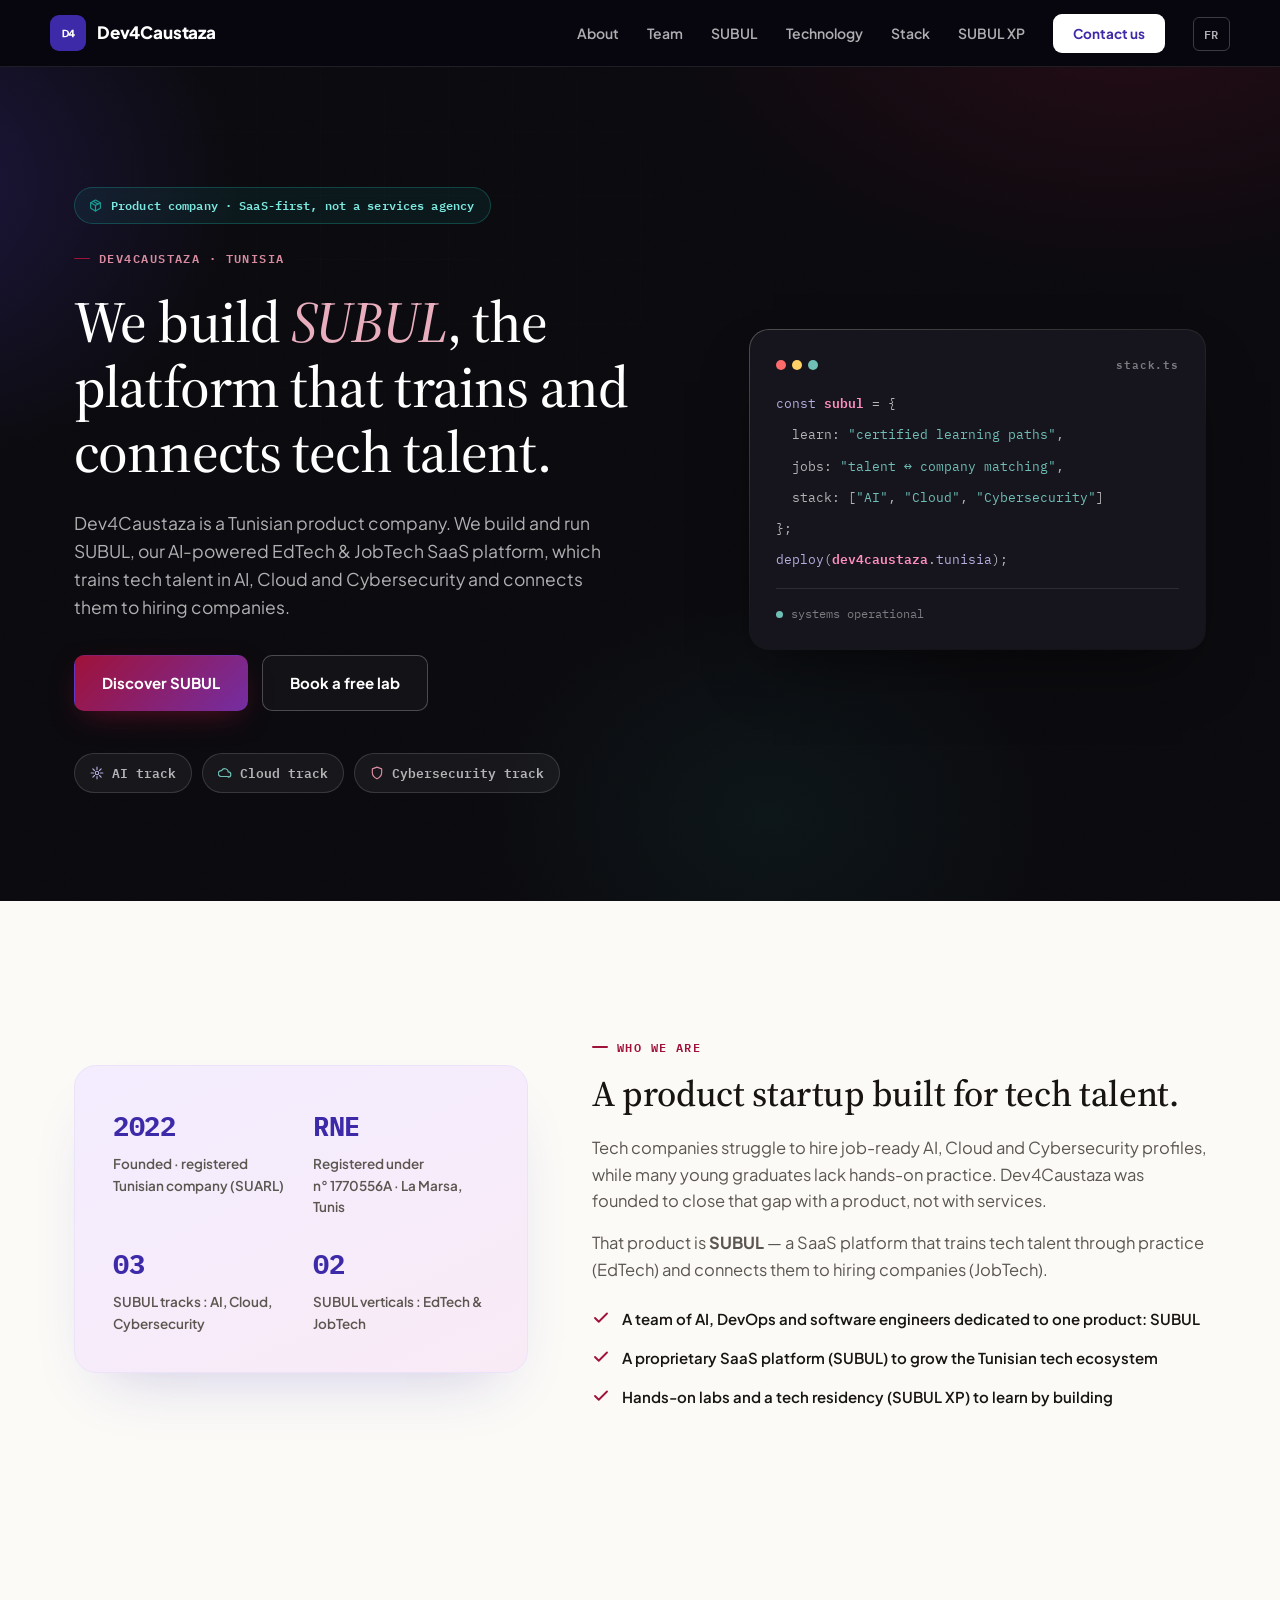
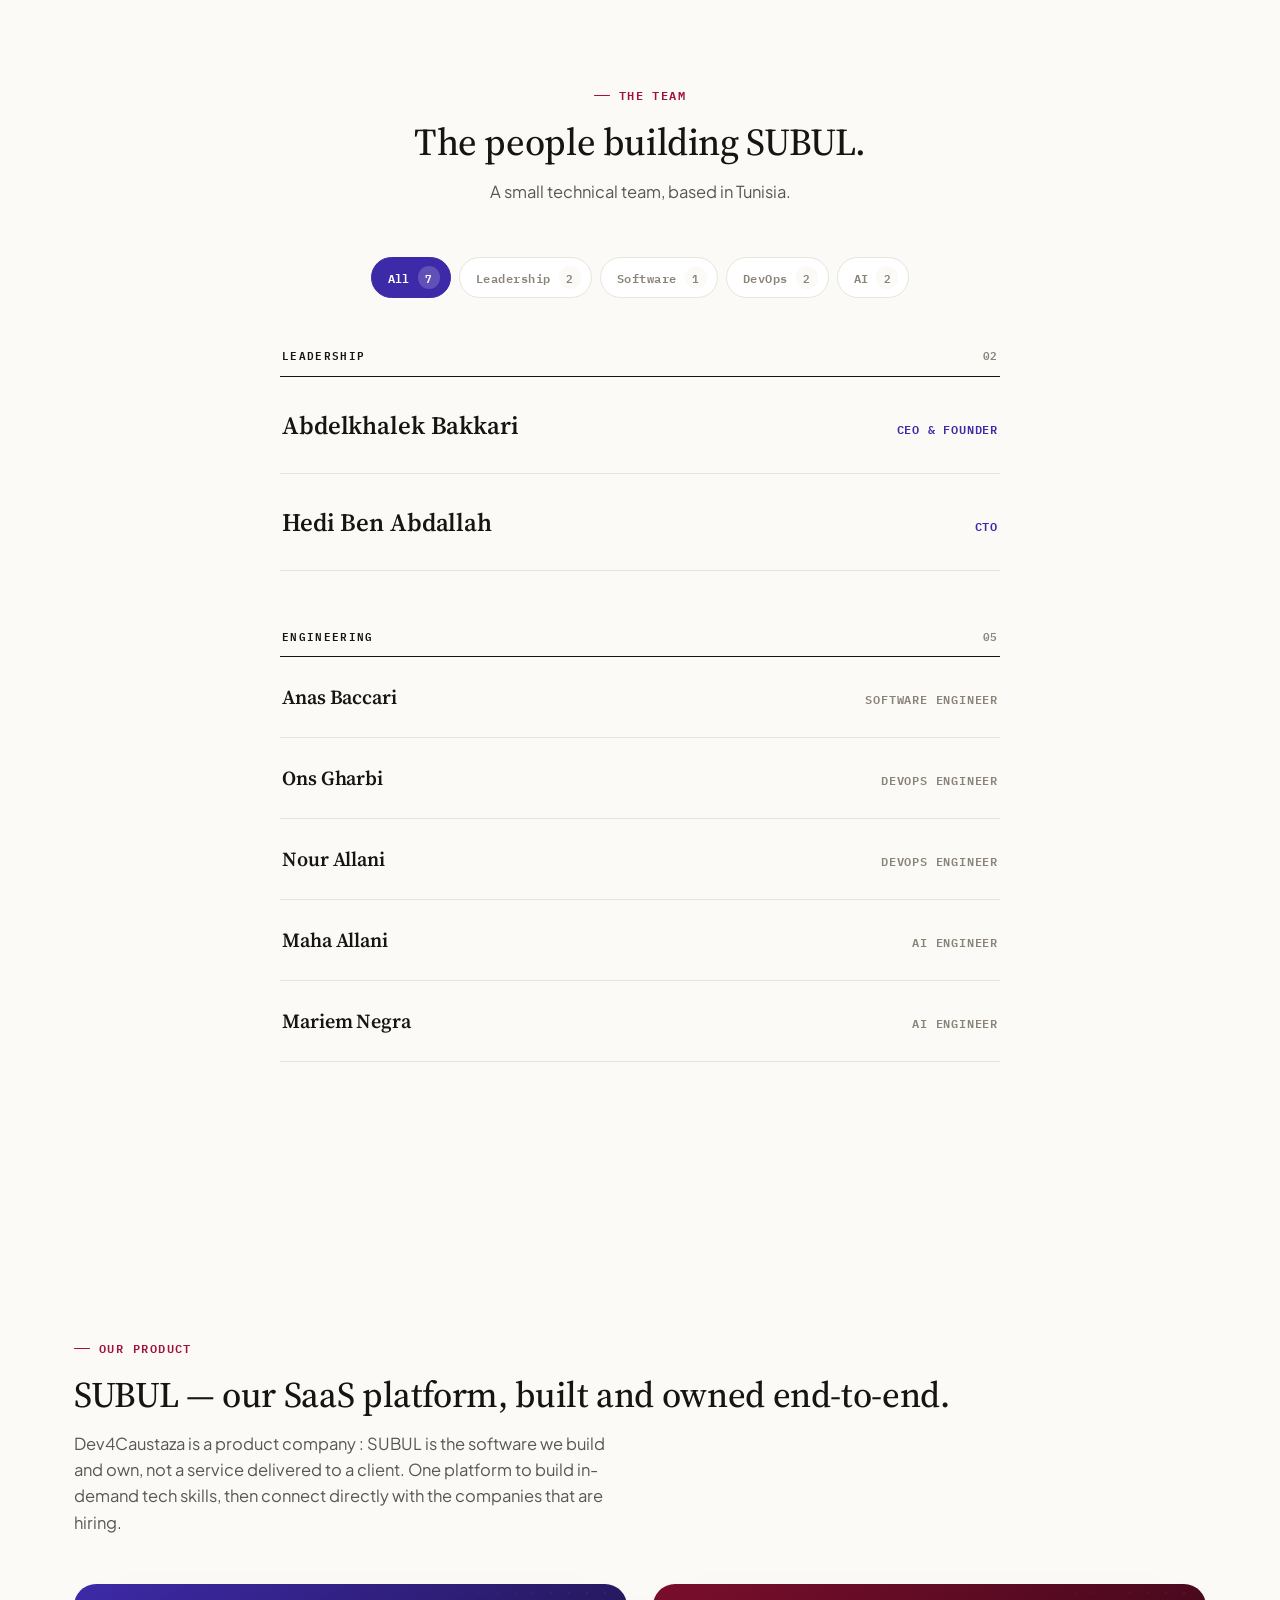
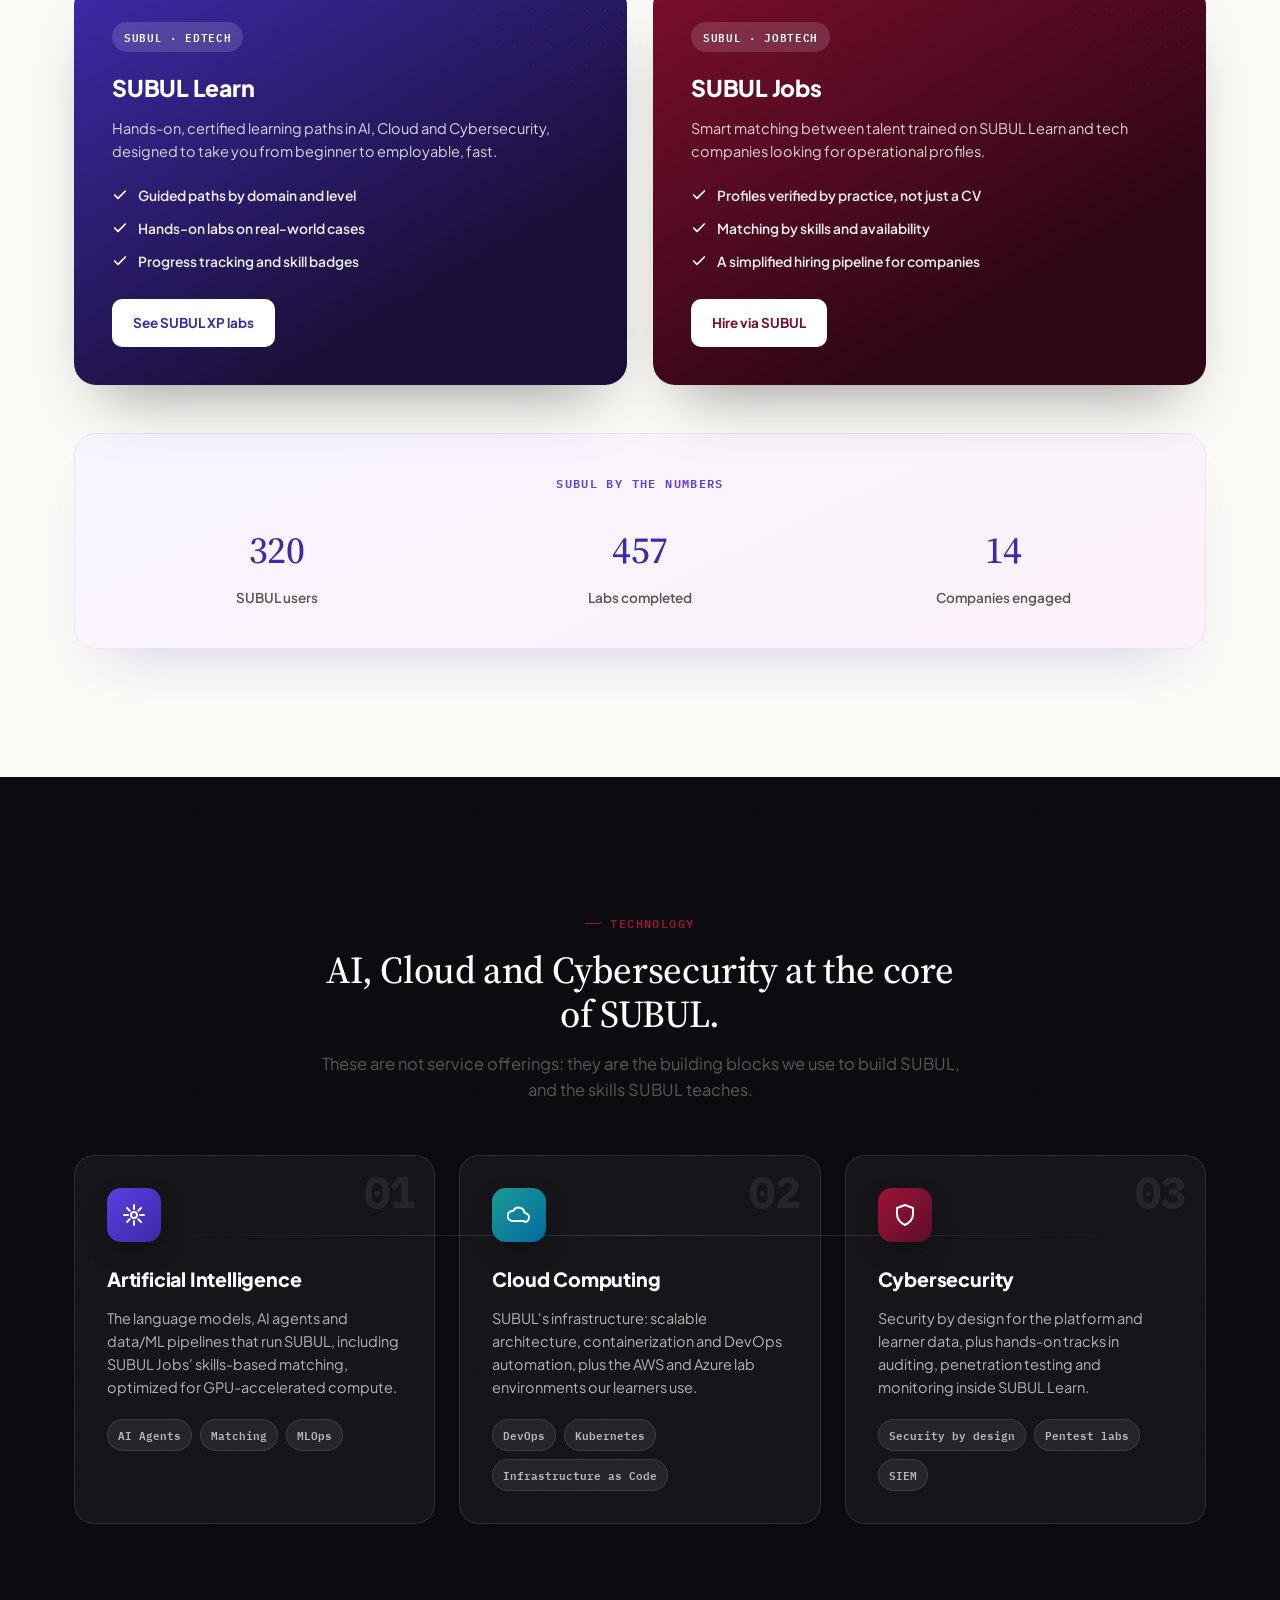
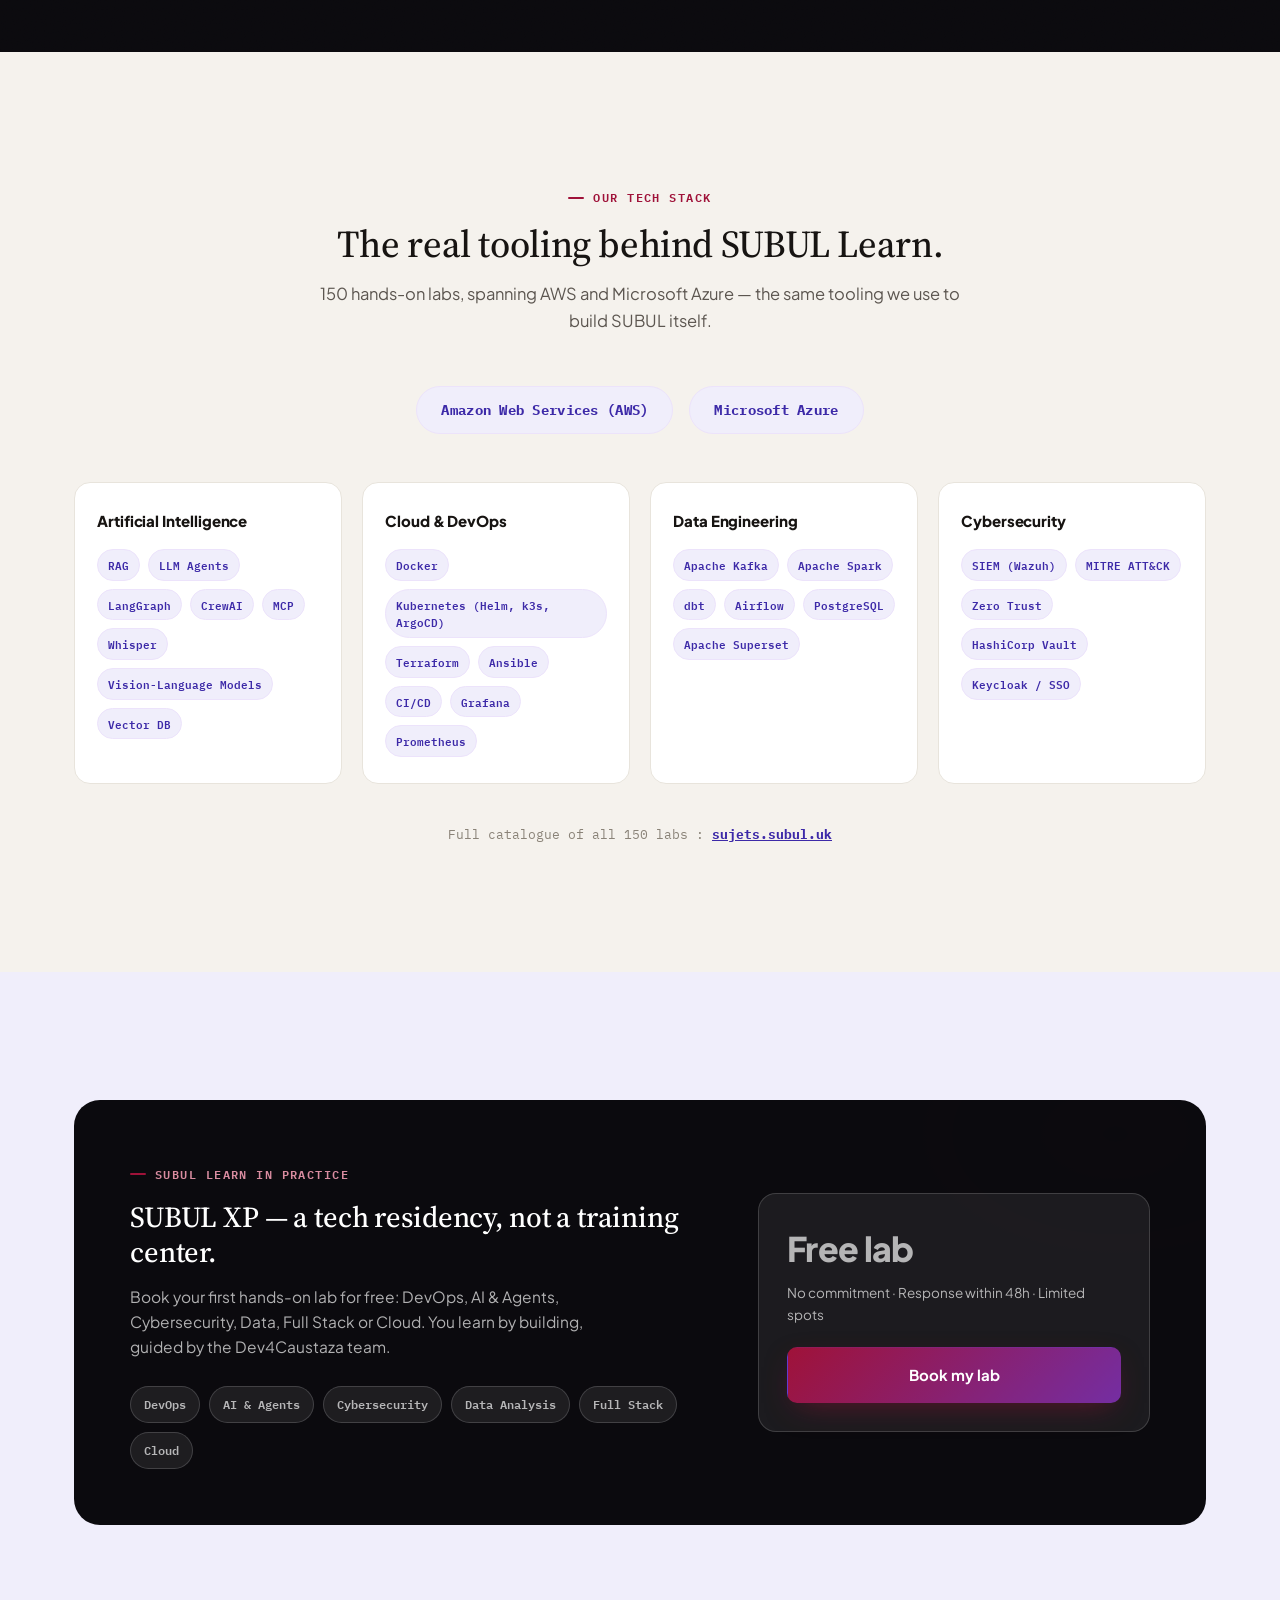
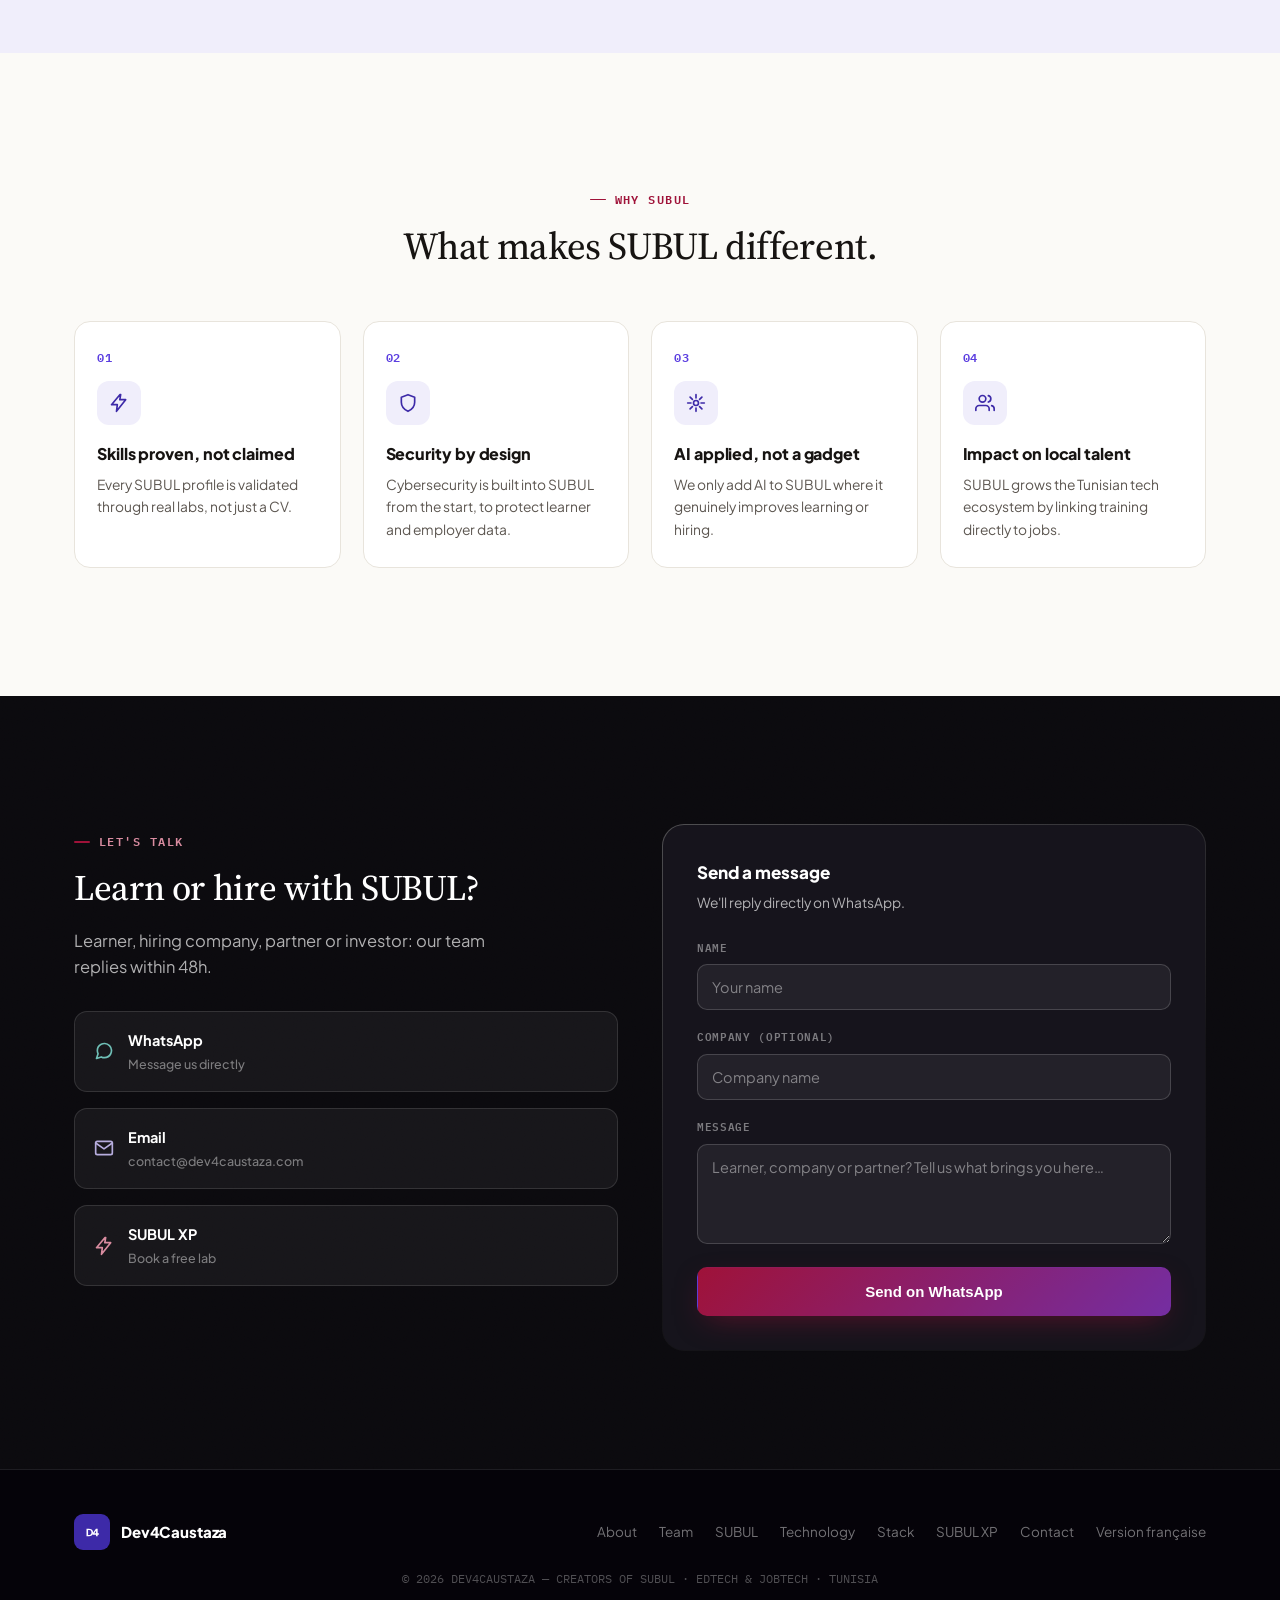
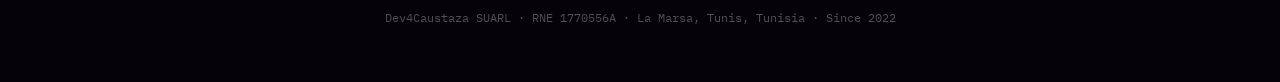
==== commit 609640b9: "Team section: group by tier, counts in filters, mobile fixes - Split the flat roster into Direction " ====
--- a/en/index.html
+++ b/en/index.html
@@ -332,17 +332,40 @@
 
   /* ---------------- TEAM ---------------- */
   .team{ padding:140px 0; background:var(--paper); }
-  .team-filters{ display:flex; flex-wrap:wrap; justify-content:center; gap:8px; margin:0 0 40px; }
+  .team-filters{ display:flex; flex-wrap:wrap; justify-content:center; gap:8px; margin:0 0 48px; }
   .team-filter{
+    display:inline-flex; align-items:center; gap:8px; flex:none; white-space:nowrap;
     font-family:var(--mono); font-size:12px; font-weight:600; letter-spacing:.04em;
-    padding:9px 18px; border-radius:999px; border:1.5px solid var(--line); background:#fff; color:var(--label);
+    padding:8px 10px 8px 16px; border-radius:999px; border:1.5px solid var(--line); background:#fff; color:var(--label);
     cursor:pointer; transition:background .18s, border-color .18s, color .18s;
+  }
+  .team-filter-n{
+    min-width:22px; padding:2px 6px; border-radius:999px; text-align:center;
+    font-size:10.5px; background:var(--paper); color:var(--label);
+    transition:background .18s, color .18s;
   }
   .team-filter:hover{ border-color:var(--purple); color:var(--purple-dk); }
   .team-filter.active{ background:var(--purple-dk); border-color:var(--purple-dk); color:#fff; }
+  .team-filter.active .team-filter-n{ background:rgba(255,255,255,.18); color:#fff; }
   .team-filter:focus-visible{ outline:2px solid var(--purple); outline-offset:2px; }
-  .team-count{ text-align:center; font-family:var(--mono); font-size:12px; font-weight:600; color:var(--label); letter-spacing:.04em; margin:0 0 20px; }
-  .team-list{ max-width:720px; margin:0 auto; border-top:1px solid var(--line); }
+  .sr-only{ position:absolute; width:1px; height:1px; padding:0; margin:-1px; overflow:hidden; clip:rect(0,0,0,0); white-space:nowrap; border:0; }
+  .team-list{ max-width:720px; margin:0 auto; }
+  .team-rows{ list-style:none; margin:0; padding:0; }
+  .team-group-head{
+    display:grid; grid-template-rows:1fr; border-bottom:1px solid var(--title);
+    transition:grid-template-rows .4s cubic-bezier(.4,0,.2,1), opacity .3s ease, border-color .3s ease;
+  }
+  .team-group-label{
+    display:flex; justify-content:space-between; align-items:baseline;
+    margin:0; padding:0 2px 12px; overflow:hidden; min-height:0;
+    font-family:var(--mono); font-size:11px; font-weight:600; letter-spacing:.12em; text-transform:uppercase; color:var(--title);
+    transition:padding-top .4s cubic-bezier(.4,0,.2,1), padding-bottom .4s cubic-bezier(.4,0,.2,1);
+  }
+  .team-group-n{ color:var(--label); letter-spacing:.06em; }
+  .team-group + .team-group .team-group-label{ padding-top:56px; }
+  .team-group.empty .team-group-head{ grid-template-rows:0fr; opacity:0; border-color:transparent; }
+  .team-group.empty .team-group-label{ padding-top:0; padding-bottom:0; }
+  .team-group.empty + .team-group .team-group-label{ padding-top:0; }
   .team-row-wrap{
     display:grid; grid-template-rows:1fr; border-bottom:1px solid var(--line);
     transition:grid-template-rows .4s cubic-bezier(.4,0,.2,1), opacity .3s ease, border-color .3s ease;
@@ -354,7 +377,7 @@
     padding:24px 2px; overflow:hidden; min-height:0;
     transition:padding-left .25s cubic-bezier(.4,0,.2,1), padding-top .4s cubic-bezier(.4,0,.2,1), padding-bottom .4s cubic-bezier(.4,0,.2,1);
   }
-  .team-row:hover{ padding-left:10px; }
+  @media (hover:hover){ .team-row:hover{ padding-left:10px; } }
   .team-name{ font-family:var(--serif); font-size:20px; font-weight:600; color:var(--title); letter-spacing:-.005em; }
   .team-role{
     font-family:var(--mono); font-size:11.5px; font-weight:600; letter-spacing:.07em;
@@ -364,7 +387,17 @@
   .team-row-lead .team-name{ font-size:25px; }
   .team-row-lead .team-role{ color:var(--purple-dk); }
   @media (max-width:560px){
-    .team-row{ flex-direction:column; align-items:flex-start; gap:5px; }
+    .team-filters{
+      flex-wrap:nowrap; justify-content:flex-start; overflow-x:auto;
+      margin:0 -24px 36px; padding:2px 24px;
+      scrollbar-width:none;
+    }
+    .team-filters::-webkit-scrollbar{ display:none; }
+    .team-group + .team-group .team-group-label{ padding-top:40px; }
+    .team-row{ flex-direction:column; align-items:flex-start; gap:4px; padding:18px 2px; }
+    .team-row-lead{ padding:20px 2px; }
+    .team-name{ font-size:19px; }
+    .team-row-lead .team-name{ font-size:22px; }
   }
 
   /* ---------------- SERVICES ---------------- */
@@ -559,7 +592,7 @@
 
   @media (max-width:640px){
     .hero{ padding:88px 0 72px; }
-    .about, .services, .subul, .xp, .why{ padding:76px 0; }
+    .about, .team, .services, .stack, .subul, .xp, .why{ padding:76px 0; }
     .contact{ padding:76px 0 88px; }
   }
 
@@ -661,40 +694,44 @@
         <p>A small technical team, based in Tunisia.</p>
       </div>
       <div class="team-filters" role="group" aria-label="Filter the team by department" data-reveal>
-        <button type="button" class="team-filter active" data-dept="all" aria-pressed="true">All</button>
-        <button type="button" class="team-filter" data-dept="leadership" aria-pressed="false">Leadership</button>
-        <button type="button" class="team-filter" data-dept="software" aria-pressed="false">Software</button>
-        <button type="button" class="team-filter" data-dept="devops" aria-pressed="false">DevOps</button>
-        <button type="button" class="team-filter" data-dept="ai" aria-pressed="false">AI</button>
-      </div>
-      <p class="team-count" id="teamCount" aria-live="polite"></p>
+        <button type="button" class="team-filter active" data-dept="all" aria-pressed="true">All <span class="team-filter-n"></span></button>
+        <button type="button" class="team-filter" data-dept="leadership" aria-pressed="false">Leadership <span class="team-filter-n"></span></button>
+        <button type="button" class="team-filter" data-dept="software" aria-pressed="false">Software <span class="team-filter-n"></span></button>
+        <button type="button" class="team-filter" data-dept="devops" aria-pressed="false">DevOps <span class="team-filter-n"></span></button>
+        <button type="button" class="team-filter" data-dept="ai" aria-pressed="false">AI <span class="team-filter-n"></span></button>
+      </div>
+      <p class="sr-only" id="teamCount" aria-live="polite"></p>
       <div class="team-list" id="teamList" data-reveal>
-        <div class="team-row-wrap" data-dept="leadership">
-          <div class="team-row team-row-lead">
-            <span class="team-name">Abdelkhalek Bakkari</span>
-            <span class="team-role">CEO &amp; Founder</span>
-          </div>
-        </div>
-        <div class="team-row-wrap" data-dept="leadership">
-          <div class="team-row team-row-lead">
-            <span class="team-name">Hedi Ben Abdallah</span>
-            <span class="team-role">CTO</span>
-          </div>
-        </div>
-        <div class="team-row-wrap" data-dept="software">
-          <div class="team-row"><span class="team-name">Anas Baccari</span><span class="team-role">Software Engineer</span></div>
-        </div>
-        <div class="team-row-wrap" data-dept="devops">
-          <div class="team-row"><span class="team-name">Ons Gharbi</span><span class="team-role">DevOps Engineer</span></div>
-        </div>
-        <div class="team-row-wrap" data-dept="devops">
-          <div class="team-row"><span class="team-name">Nour Allani</span><span class="team-role">DevOps Engineer</span></div>
-        </div>
-        <div class="team-row-wrap" data-dept="ai">
-          <div class="team-row"><span class="team-name">Maha Allani</span><span class="team-role">AI Engineer</span></div>
-        </div>
-        <div class="team-row-wrap" data-dept="ai">
-          <div class="team-row"><span class="team-name">Mariem Negra</span><span class="team-role">AI Engineer</span></div>
+        <div class="team-group">
+          <div class="team-group-head"><h3 class="team-group-label"><span>Leadership</span> <span class="team-group-n"></span></h3></div>
+          <ul class="team-rows">
+            <li class="team-row-wrap" data-dept="leadership">
+              <div class="team-row team-row-lead"><span class="team-name">Abdelkhalek Bakkari</span><span class="team-role">CEO &amp; Founder</span></div>
+            </li>
+            <li class="team-row-wrap" data-dept="leadership">
+              <div class="team-row team-row-lead"><span class="team-name">Hedi Ben Abdallah</span><span class="team-role">CTO</span></div>
+            </li>
+          </ul>
+        </div>
+        <div class="team-group">
+          <div class="team-group-head"><h3 class="team-group-label"><span>Engineering</span> <span class="team-group-n"></span></h3></div>
+          <ul class="team-rows">
+            <li class="team-row-wrap" data-dept="software">
+              <div class="team-row"><span class="team-name">Anas Baccari</span><span class="team-role">Software Engineer</span></div>
+            </li>
+            <li class="team-row-wrap" data-dept="devops">
+              <div class="team-row"><span class="team-name">Ons Gharbi</span><span class="team-role">DevOps Engineer</span></div>
+            </li>
+            <li class="team-row-wrap" data-dept="devops">
+              <div class="team-row"><span class="team-name">Nour Allani</span><span class="team-role">DevOps Engineer</span></div>
+            </li>
+            <li class="team-row-wrap" data-dept="ai">
+              <div class="team-row"><span class="team-name">Maha Allani</span><span class="team-role">AI Engineer</span></div>
+            </li>
+            <li class="team-row-wrap" data-dept="ai">
+              <div class="team-row"><span class="team-name">Mariem Negra</span><span class="team-role">AI Engineer</span></div>
+            </li>
+          </ul>
         </div>
       </div>
     </div>
@@ -987,17 +1024,32 @@
 
 /* team filter by department */
 const teamFilters = document.querySelectorAll(".team-filter");
-const teamRowsEls  = document.querySelectorAll(".team-row-wrap");
-const teamCountEl  = document.getElementById("teamCount");
+const teamRowsEls = document.querySelectorAll(".team-row-wrap");
+const teamGroups  = document.querySelectorAll(".team-group");
+const teamCountEl = document.getElementById("teamCount");
+
+const deptCount = dept => dept === "all"
+  ? teamRowsEls.length
+  : [...teamRowsEls].filter(row => row.dataset.dept === dept).length;
+teamFilters.forEach(btn => { btn.querySelector(".team-filter-n").textContent = deptCount(btn.dataset.dept); });
+teamGroups.forEach(group => {
+  group.querySelector(".team-group-n").textContent = String(group.querySelectorAll(".team-row-wrap").length).padStart(2, "0");
+});
 
 function applyTeamFilter(dept){
   let visible = 0;
   teamRowsEls.forEach(row => {
     const match = dept === "all" || row.dataset.dept === dept;
     row.classList.toggle("out", !match);
+    row.setAttribute("aria-hidden", String(!match));
     if (match) visible++;
   });
-  if (teamCountEl) teamCountEl.textContent = visible + (visible === 1 ? " person" : " people");
+  teamGroups.forEach(group => {
+    const empty = !group.querySelector(".team-row-wrap:not(.out)");
+    group.classList.toggle("empty", empty);
+    group.querySelector(".team-group-head").setAttribute("aria-hidden", String(empty));
+  });
+  teamCountEl.textContent = visible + (visible === 1 ? " person shown" : " people shown");
 }
 
 teamFilters.forEach(btn => btn.addEventListener("click", () => {
@@ -1006,8 +1058,6 @@
   btn.setAttribute("aria-pressed", "true");
   applyTeamFilter(btn.dataset.dept);
 }));
-
-if (teamFilters.length) applyTeamFilter("all");
 
 /* scroll reveal */
 if ("IntersectionObserver" in window){
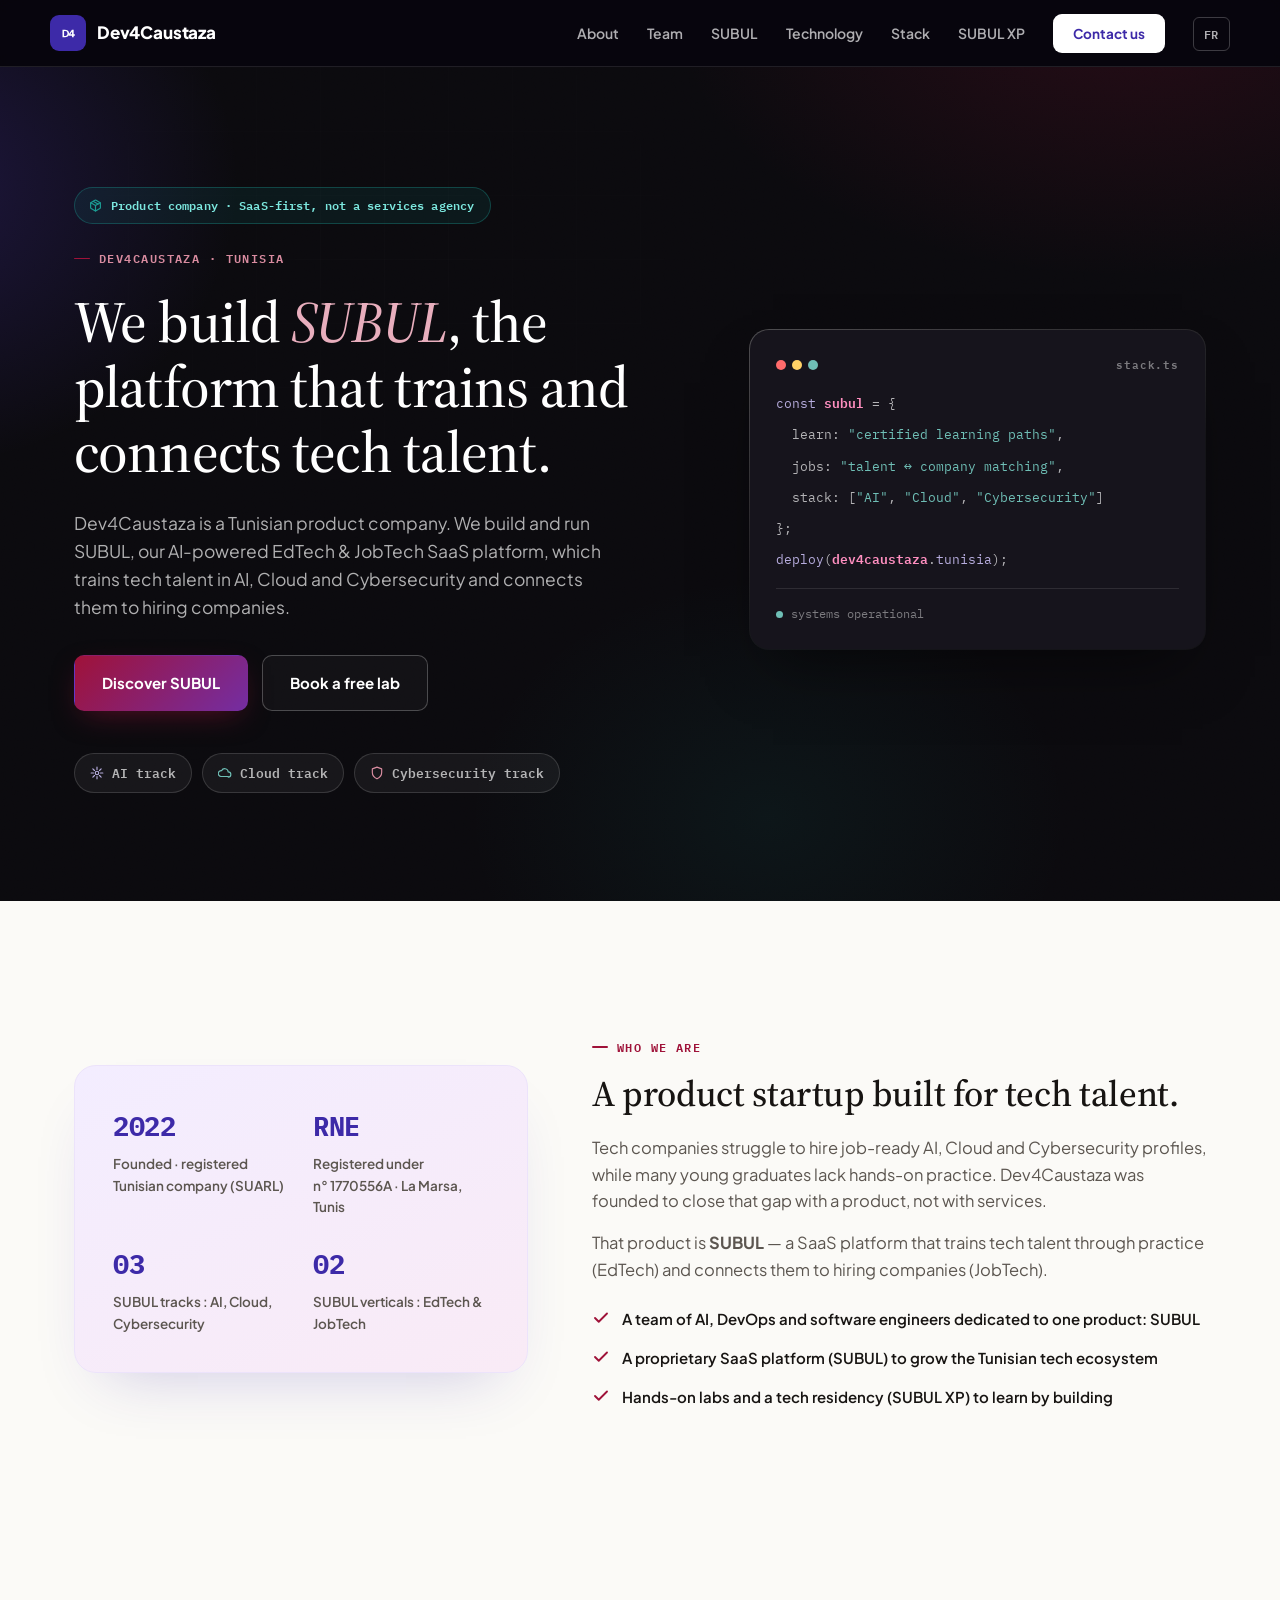
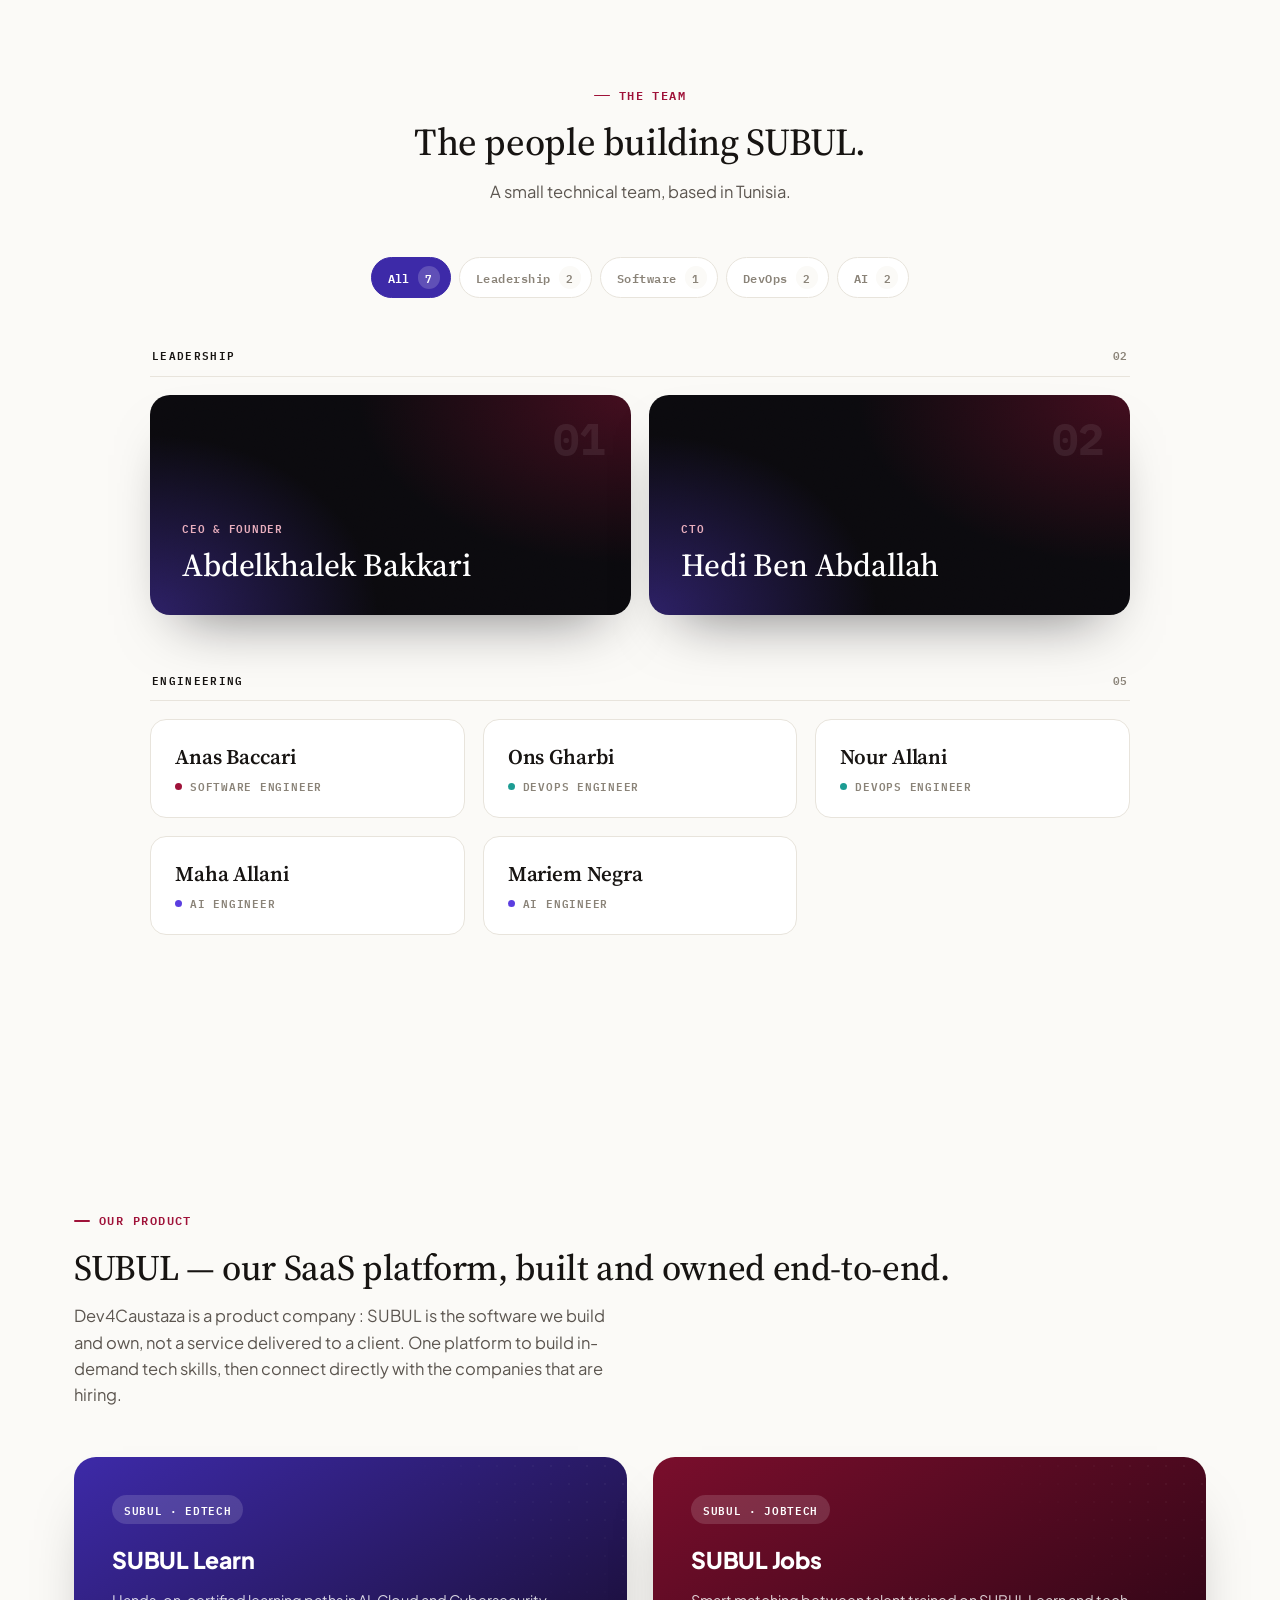
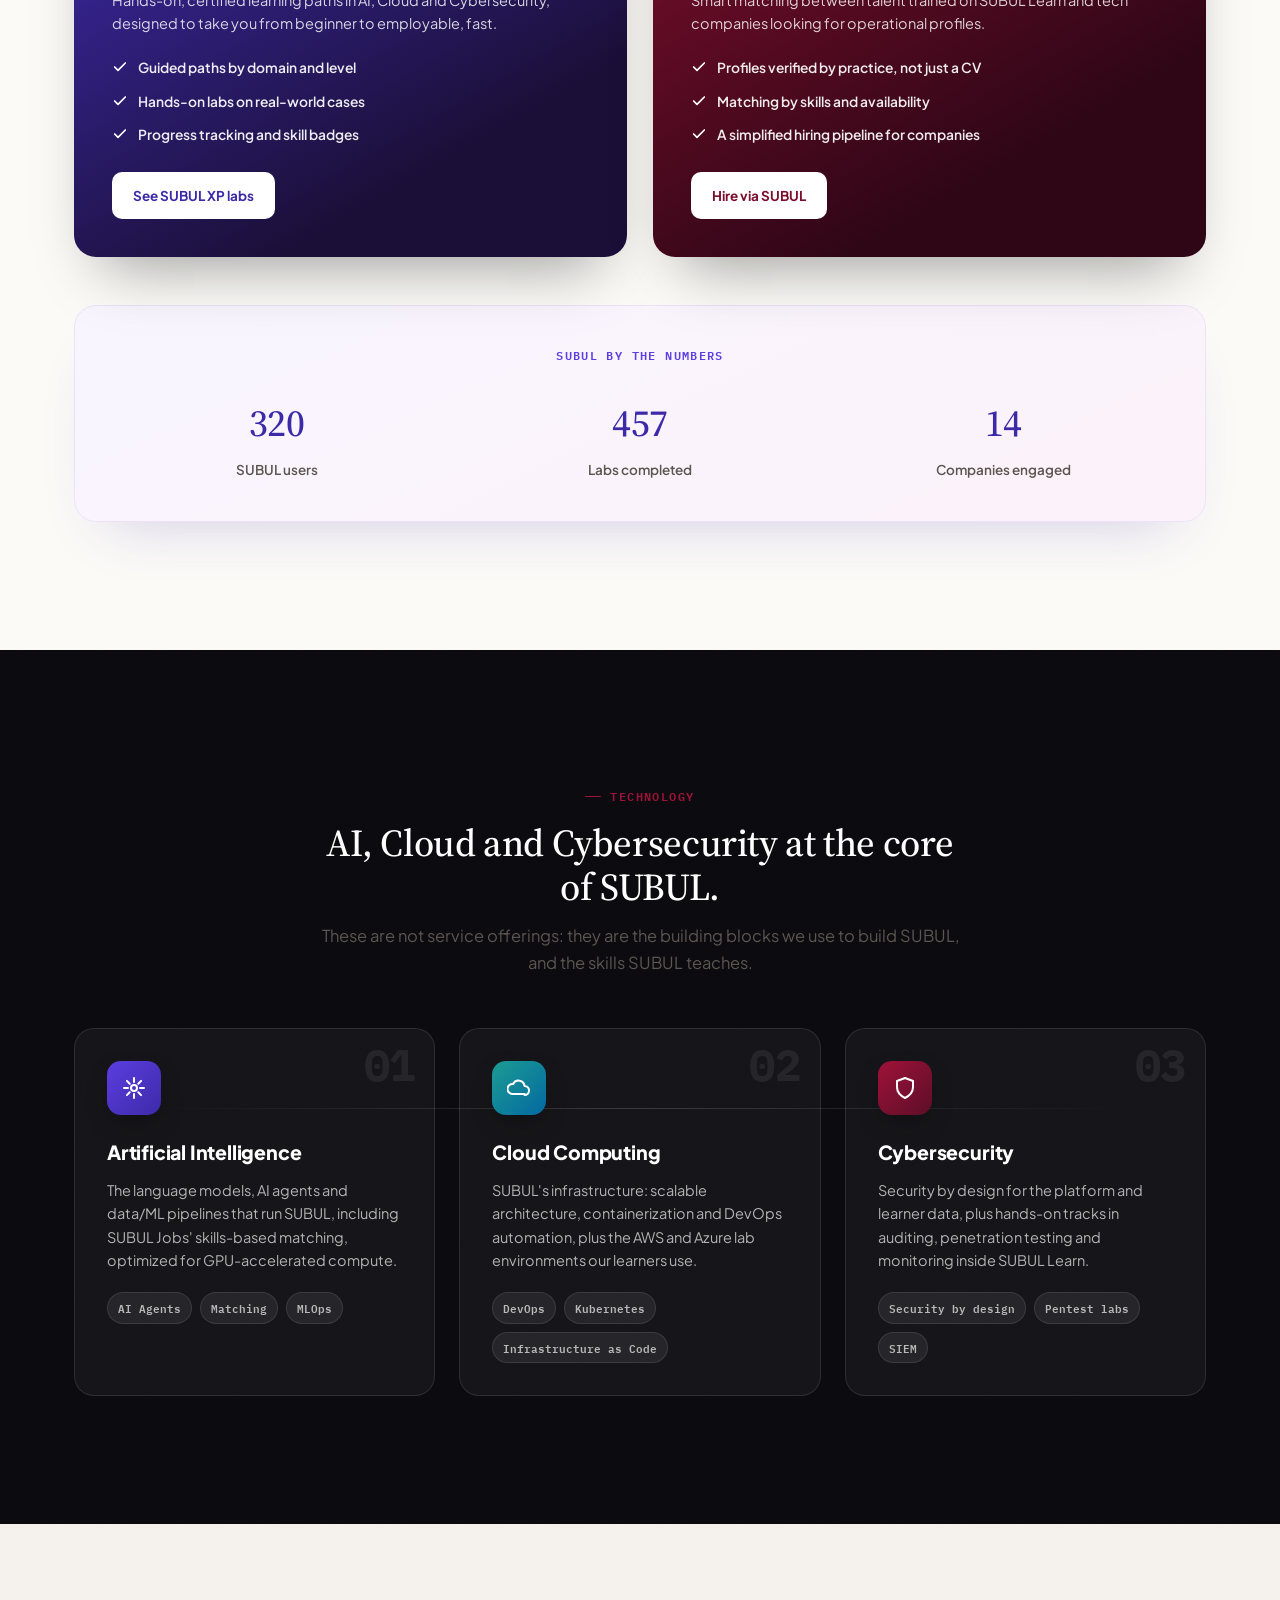
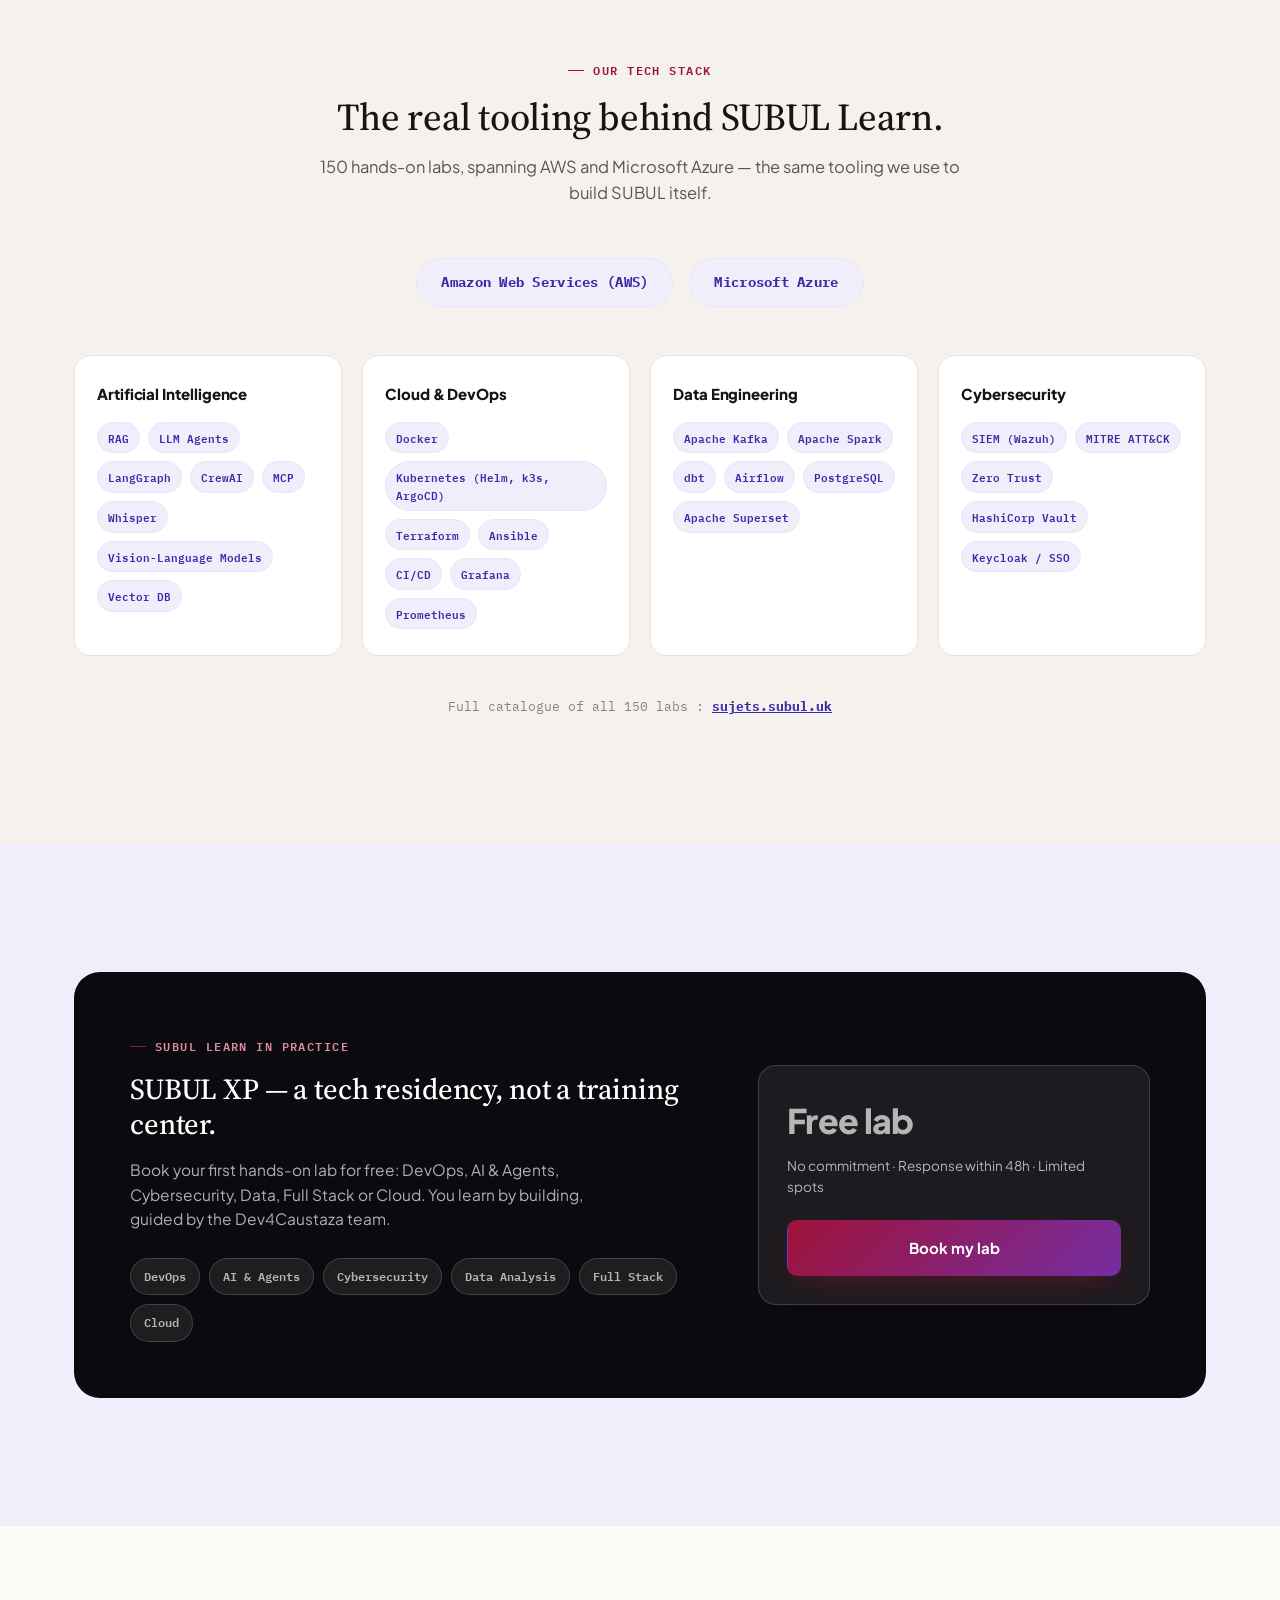
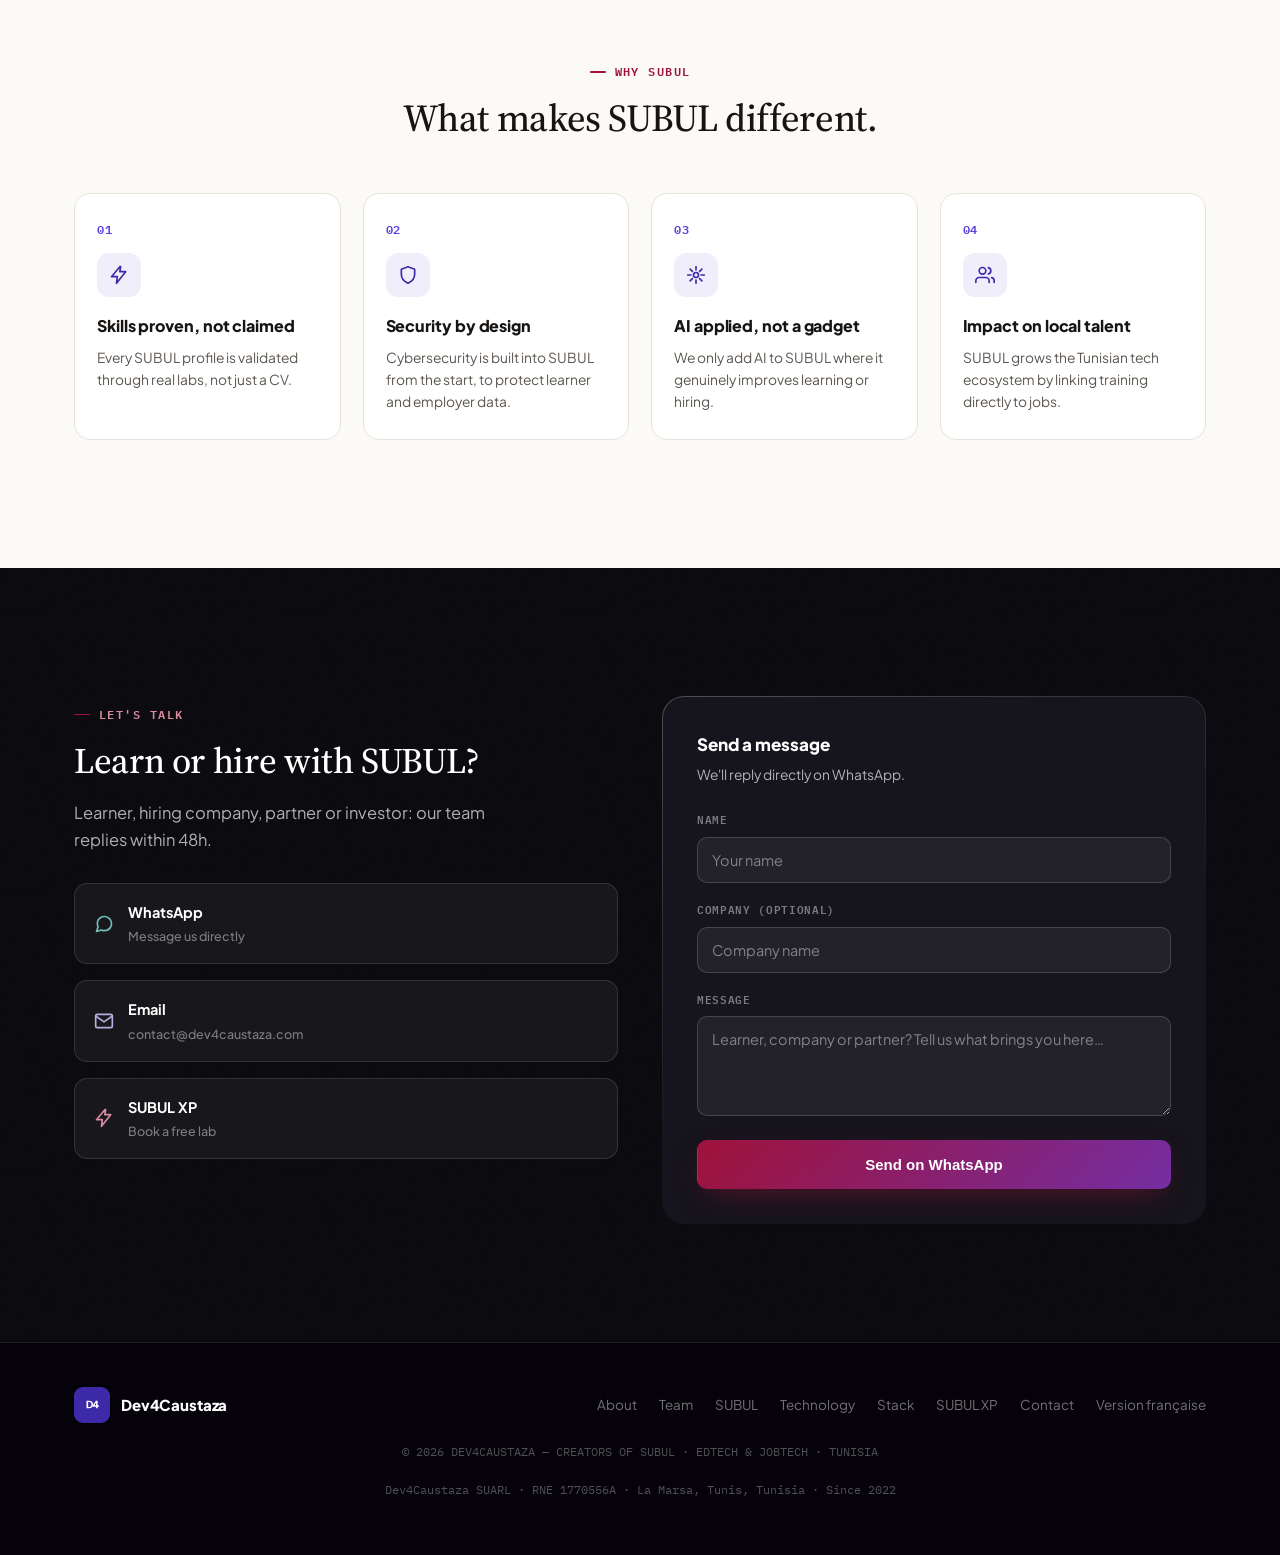
==== commit b5485583: "Team section: featured leader cards and engineer grid Replaces the full-width name/role rows, which " ====
--- a/en/index.html
+++ b/en/index.html
@@ -349,43 +349,55 @@
   .team-filter.active .team-filter-n{ background:rgba(255,255,255,.18); color:#fff; }
   .team-filter:focus-visible{ outline:2px solid var(--purple); outline-offset:2px; }
   .sr-only{ position:absolute; width:1px; height:1px; padding:0; margin:-1px; overflow:hidden; clip:rect(0,0,0,0); white-space:nowrap; border:0; }
-  .team-list{ max-width:720px; margin:0 auto; }
-  .team-rows{ list-style:none; margin:0; padding:0; }
-  .team-group-head{
-    display:grid; grid-template-rows:1fr; border-bottom:1px solid var(--title);
-    transition:grid-template-rows .4s cubic-bezier(.4,0,.2,1), opacity .3s ease, border-color .3s ease;
-  }
+  .team-board{ max-width:980px; margin:0 auto; display:grid; gap:56px; }
   .team-group-label{
     display:flex; justify-content:space-between; align-items:baseline;
-    margin:0; padding:0 2px 12px; overflow:hidden; min-height:0;
+    margin:0 0 18px; padding:0 2px 12px; border-bottom:1px solid var(--line);
     font-family:var(--mono); font-size:11px; font-weight:600; letter-spacing:.12em; text-transform:uppercase; color:var(--title);
-    transition:padding-top .4s cubic-bezier(.4,0,.2,1), padding-bottom .4s cubic-bezier(.4,0,.2,1);
   }
   .team-group-n{ color:var(--label); letter-spacing:.06em; }
-  .team-group + .team-group .team-group-label{ padding-top:56px; }
-  .team-group.empty .team-group-head{ grid-template-rows:0fr; opacity:0; border-color:transparent; }
-  .team-group.empty .team-group-label{ padding-top:0; padding-bottom:0; }
-  .team-group.empty + .team-group .team-group-label{ padding-top:0; }
-  .team-row-wrap{
-    display:grid; grid-template-rows:1fr; border-bottom:1px solid var(--line);
-    transition:grid-template-rows .4s cubic-bezier(.4,0,.2,1), opacity .3s ease, border-color .3s ease;
-  }
-  .team-row-wrap.out{ grid-template-rows:0fr; opacity:0; border-color:transparent; }
-  .team-row-wrap.out .team-row{ padding-top:0; padding-bottom:0; }
-  .team-row{
-    display:flex; align-items:baseline; justify-content:space-between; gap:24px;
-    padding:24px 2px; overflow:hidden; min-height:0;
-    transition:padding-left .25s cubic-bezier(.4,0,.2,1), padding-top .4s cubic-bezier(.4,0,.2,1), padding-bottom .4s cubic-bezier(.4,0,.2,1);
-  }
-  @media (hover:hover){ .team-row:hover{ padding-left:10px; } }
-  .team-name{ font-family:var(--serif); font-size:20px; font-weight:600; color:var(--title); letter-spacing:-.005em; }
+  .team-leads, .team-grid{ list-style:none; margin:0; padding:0; display:grid; gap:18px; }
+  .team-leads{ grid-template-columns:1fr 1fr; }
+  .team-grid{ grid-template-columns:repeat(3,1fr); }
+  @media (max-width:860px){ .team-grid{ grid-template-columns:1fr 1fr; } }
+  @media (max-width:700px){ .team-leads{ grid-template-columns:1fr; } }
+  .team-card{
+    position:relative; display:flex; flex-direction:column; gap:8px;
+    padding:24px 24px 22px; border-radius:16px; background:#fff; border:1px solid var(--line);
+    transition:opacity .3s ease, filter .3s ease, transform .25s cubic-bezier(.16,1,.3,1), box-shadow .25s, border-color .2s;
+  }
+  @media (hover:hover){
+    .team-card:hover{ transform:translateY(-4px); border-color:#DED2FA; box-shadow:0 20px 40px -24px rgba(61,42,168,.25); }
+  }
+  .team-name{ font-family:var(--serif); font-size:21px; font-weight:600; line-height:1.2; color:var(--title); letter-spacing:-.005em; }
   .team-role{
-    font-family:var(--mono); font-size:11.5px; font-weight:600; letter-spacing:.07em;
-    text-transform:uppercase; color:var(--label); white-space:nowrap; flex:none;
-  }
-  .team-row-lead{ padding:28px 2px; }
-  .team-row-lead .team-name{ font-size:25px; }
-  .team-row-lead .team-role{ color:var(--purple-dk); }
+    display:flex; align-items:center; gap:8px;
+    font-family:var(--mono); font-size:11px; font-weight:600; letter-spacing:.07em; text-transform:uppercase; color:var(--label);
+  }
+  .team-role::before{ content:""; flex:none; width:7px; height:7px; border-radius:50%; background:var(--dept); }
+  .team-card[data-dept="software"]{ --dept:var(--magenta); }
+  .team-card[data-dept="devops"]{ --dept:var(--cyan); }
+  .team-card[data-dept="ai"]{ --dept:var(--purple); }
+  .team-card-lead{
+    min-height:220px; justify-content:flex-end; gap:10px;
+    padding:30px 32px; border-radius:20px; border:0; overflow:hidden;
+    background:
+      radial-gradient(420px 260px at 100% 0%, rgba(159,18,57,.38), transparent 65%),
+      radial-gradient(380px 300px at 0% 100%, rgba(91,62,224,.42), transparent 60%),
+      var(--bg);
+    box-shadow:0 30px 60px -30px rgba(11,10,14,.55);
+  }
+  .team-card-lead .team-name{ font-size:32px; font-weight:500; color:#fff; }
+  .team-card-lead .team-role{ color:#E8AEBD; }
+  .team-card-lead .team-role::before{ display:none; }
+  .team-card-index{
+    position:absolute; top:22px; right:26px;
+    font-family:var(--mono); font-size:44px; font-weight:700; line-height:1; color:rgba(255,255,255,.08);
+  }
+  @media (hover:hover){
+    .team-card-lead:hover{ box-shadow:0 36px 60px -28px rgba(11,10,14,.65); }
+  }
+  .team-card.is-dim{ opacity:.25; filter:grayscale(1); }
   @media (max-width:560px){
     .team-filters{
       flex-wrap:nowrap; justify-content:flex-start; overflow-x:auto;
@@ -393,12 +405,15 @@
       scrollbar-width:none;
     }
     .team-filters::-webkit-scrollbar{ display:none; }
-    .team-group + .team-group .team-group-label{ padding-top:40px; }
-    .team-row{ flex-direction:column; align-items:flex-start; gap:4px; padding:18px 2px; }
-    .team-row-lead{ padding:20px 2px; }
-    .team-name{ font-size:19px; }
-    .team-row-lead .team-name{ font-size:22px; }
-  }
+    .team-board{ gap:40px; }
+    .team-grid{ gap:10px; }
+    .team-card{ padding:18px 16px; gap:6px; }
+    .team-name{ font-size:18px; }
+    .team-role{ font-size:10px; letter-spacing:.05em; }
+    .team-card-lead{ min-height:170px; padding:24px; }
+    .team-card-lead .team-name{ font-size:26px; }
+  }
+  @media (max-width:480px){ .team-grid{ grid-template-columns:1fr; } }
 
   /* ---------------- SERVICES ---------------- */
   .services{ padding:128px 0; background:var(--bg); color:#fff; }
@@ -701,36 +716,30 @@
         <button type="button" class="team-filter" data-dept="ai" aria-pressed="false">AI <span class="team-filter-n"></span></button>
       </div>
       <p class="sr-only" id="teamCount" aria-live="polite"></p>
-      <div class="team-list" id="teamList" data-reveal>
+      <div class="team-board" data-reveal>
         <div class="team-group">
-          <div class="team-group-head"><h3 class="team-group-label"><span>Leadership</span> <span class="team-group-n"></span></h3></div>
-          <ul class="team-rows">
-            <li class="team-row-wrap" data-dept="leadership">
-              <div class="team-row team-row-lead"><span class="team-name">Abdelkhalek Bakkari</span><span class="team-role">CEO &amp; Founder</span></div>
+          <h3 class="team-group-label"><span>Leadership</span> <span class="team-group-n"></span></h3>
+          <ul class="team-leads">
+            <li class="team-card team-card-lead grain" data-dept="leadership">
+              <span class="team-card-index" aria-hidden="true">01</span>
+              <span class="team-role">CEO &amp; Founder</span>
+              <span class="team-name">Abdelkhalek Bakkari</span>
             </li>
-            <li class="team-row-wrap" data-dept="leadership">
-              <div class="team-row team-row-lead"><span class="team-name">Hedi Ben Abdallah</span><span class="team-role">CTO</span></div>
+            <li class="team-card team-card-lead grain" data-dept="leadership">
+              <span class="team-card-index" aria-hidden="true">02</span>
+              <span class="team-role">CTO</span>
+              <span class="team-name">Hedi Ben Abdallah</span>
             </li>
           </ul>
         </div>
         <div class="team-group">
-          <div class="team-group-head"><h3 class="team-group-label"><span>Engineering</span> <span class="team-group-n"></span></h3></div>
-          <ul class="team-rows">
-            <li class="team-row-wrap" data-dept="software">
-              <div class="team-row"><span class="team-name">Anas Baccari</span><span class="team-role">Software Engineer</span></div>
-            </li>
-            <li class="team-row-wrap" data-dept="devops">
-              <div class="team-row"><span class="team-name">Ons Gharbi</span><span class="team-role">DevOps Engineer</span></div>
-            </li>
-            <li class="team-row-wrap" data-dept="devops">
-              <div class="team-row"><span class="team-name">Nour Allani</span><span class="team-role">DevOps Engineer</span></div>
-            </li>
-            <li class="team-row-wrap" data-dept="ai">
-              <div class="team-row"><span class="team-name">Maha Allani</span><span class="team-role">AI Engineer</span></div>
-            </li>
-            <li class="team-row-wrap" data-dept="ai">
-              <div class="team-row"><span class="team-name">Mariem Negra</span><span class="team-role">AI Engineer</span></div>
-            </li>
+          <h3 class="team-group-label"><span>Engineering</span> <span class="team-group-n"></span></h3>
+          <ul class="team-grid">
+            <li class="team-card" data-dept="software"><span class="team-name">Anas Baccari</span><span class="team-role">Software Engineer</span></li>
+            <li class="team-card" data-dept="devops"><span class="team-name">Ons Gharbi</span><span class="team-role">DevOps Engineer</span></li>
+            <li class="team-card" data-dept="devops"><span class="team-name">Nour Allani</span><span class="team-role">DevOps Engineer</span></li>
+            <li class="team-card" data-dept="ai"><span class="team-name">Maha Allani</span><span class="team-role">AI Engineer</span></li>
+            <li class="team-card" data-dept="ai"><span class="team-name">Mariem Negra</span><span class="team-role">AI Engineer</span></li>
           </ul>
         </div>
       </div>
@@ -1024,32 +1033,22 @@
 
 /* team filter by department */
 const teamFilters = document.querySelectorAll(".team-filter");
-const teamRowsEls = document.querySelectorAll(".team-row-wrap");
+const teamCards   = document.querySelectorAll(".team-card");
 const teamGroups  = document.querySelectorAll(".team-group");
 const teamCountEl = document.getElementById("teamCount");
 
 const deptCount = dept => dept === "all"
-  ? teamRowsEls.length
-  : [...teamRowsEls].filter(row => row.dataset.dept === dept).length;
+  ? teamCards.length
+  : [...teamCards].filter(card => card.dataset.dept === dept).length;
 teamFilters.forEach(btn => { btn.querySelector(".team-filter-n").textContent = deptCount(btn.dataset.dept); });
 teamGroups.forEach(group => {
-  group.querySelector(".team-group-n").textContent = String(group.querySelectorAll(".team-row-wrap").length).padStart(2, "0");
+  group.querySelector(".team-group-n").textContent = String(group.querySelectorAll(".team-card").length).padStart(2, "0");
 });
 
 function applyTeamFilter(dept){
-  let visible = 0;
-  teamRowsEls.forEach(row => {
-    const match = dept === "all" || row.dataset.dept === dept;
-    row.classList.toggle("out", !match);
-    row.setAttribute("aria-hidden", String(!match));
-    if (match) visible++;
-  });
-  teamGroups.forEach(group => {
-    const empty = !group.querySelector(".team-row-wrap:not(.out)");
-    group.classList.toggle("empty", empty);
-    group.querySelector(".team-group-head").setAttribute("aria-hidden", String(empty));
-  });
-  teamCountEl.textContent = visible + (visible === 1 ? " person shown" : " people shown");
+  teamCards.forEach(card => card.classList.toggle("is-dim", dept !== "all" && card.dataset.dept !== dept));
+  const n = deptCount(dept);
+  teamCountEl.textContent = n + (n === 1 ? " person highlighted" : " people highlighted");
 }
 
 teamFilters.forEach(btn => btn.addEventListener("click", () => {
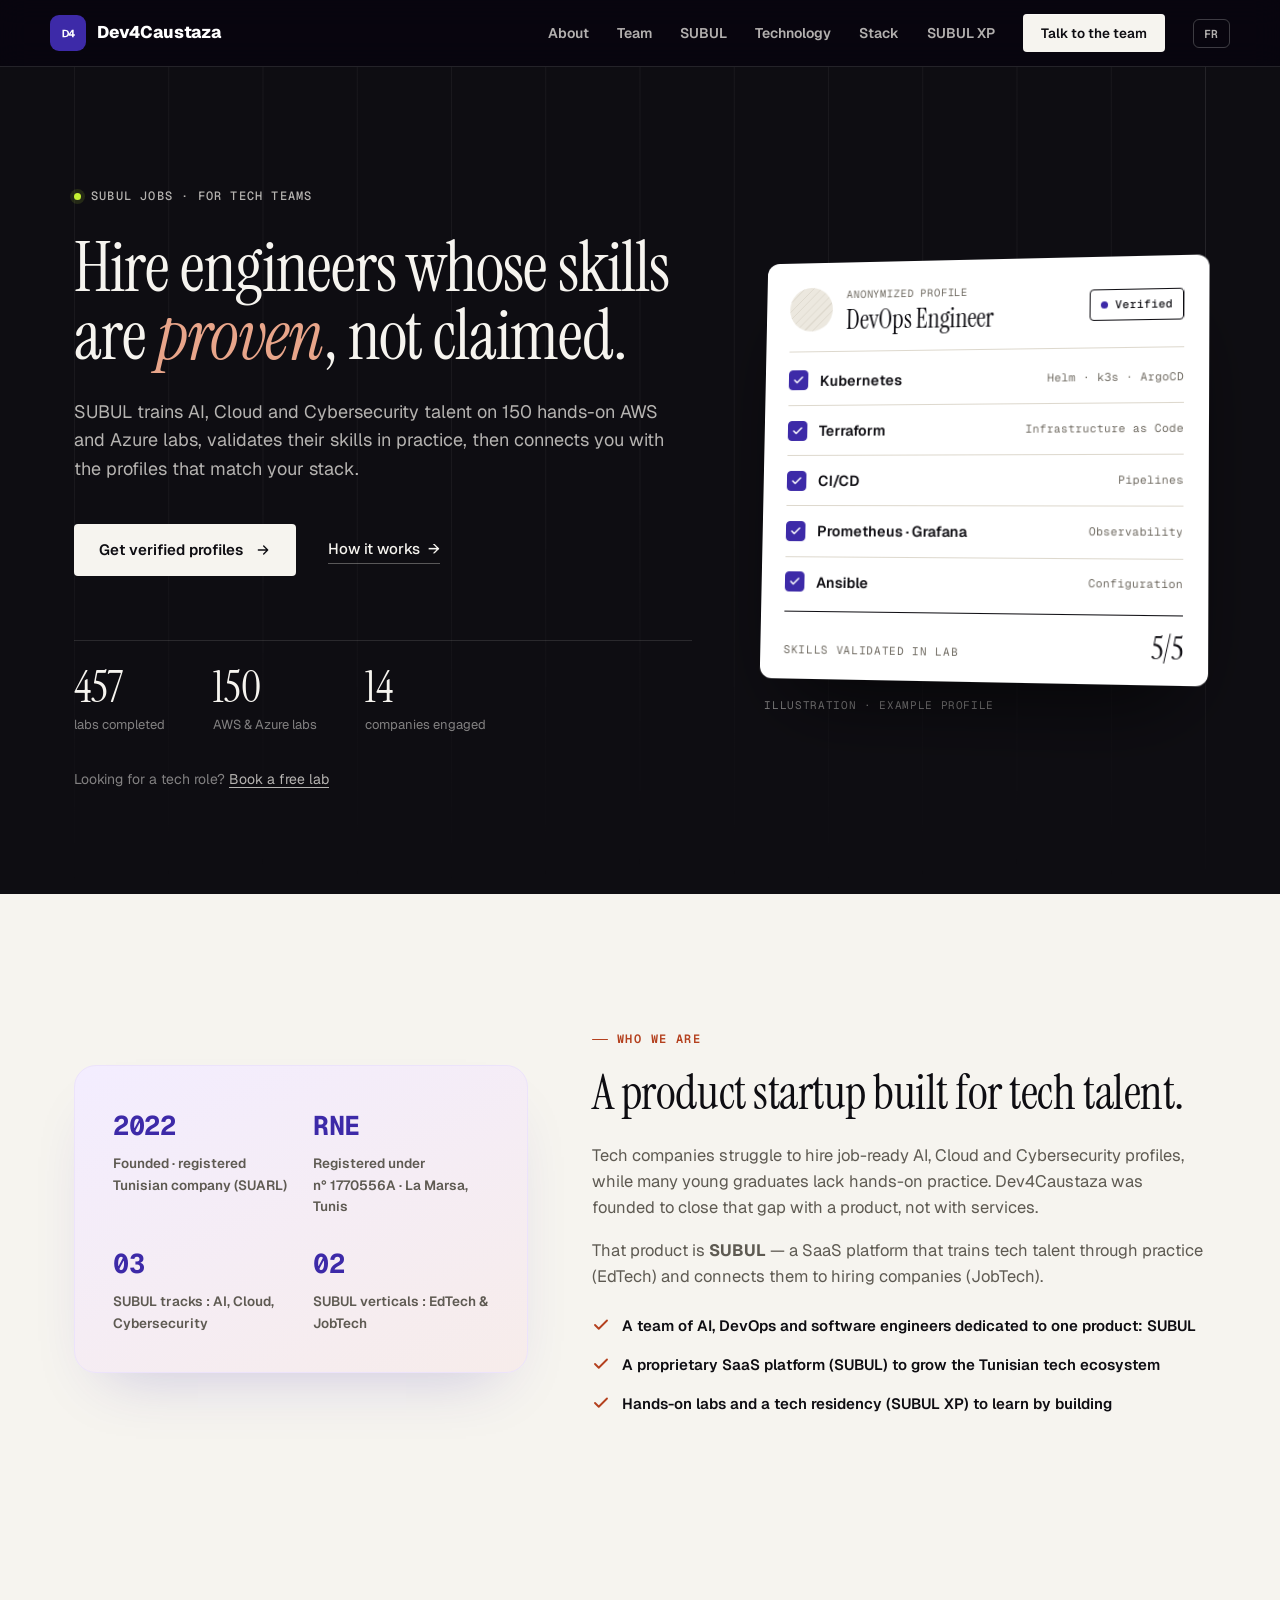
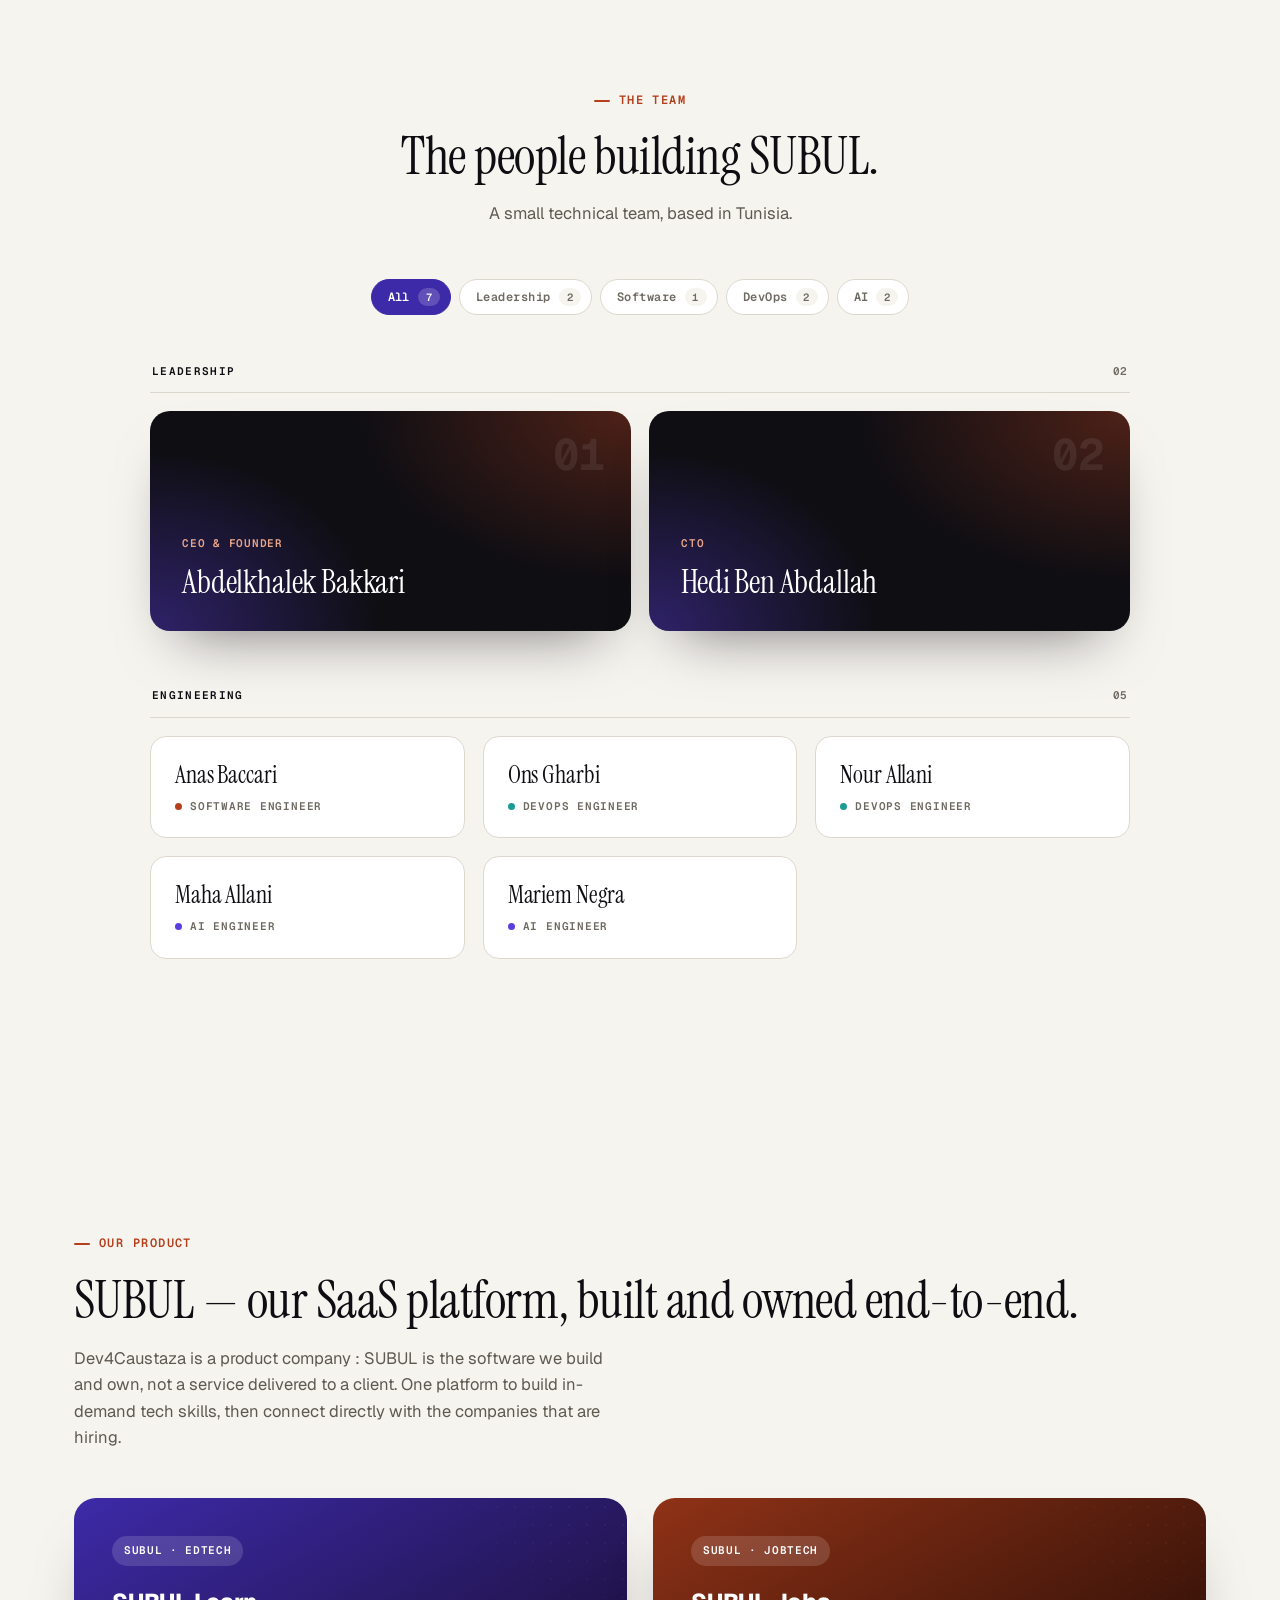
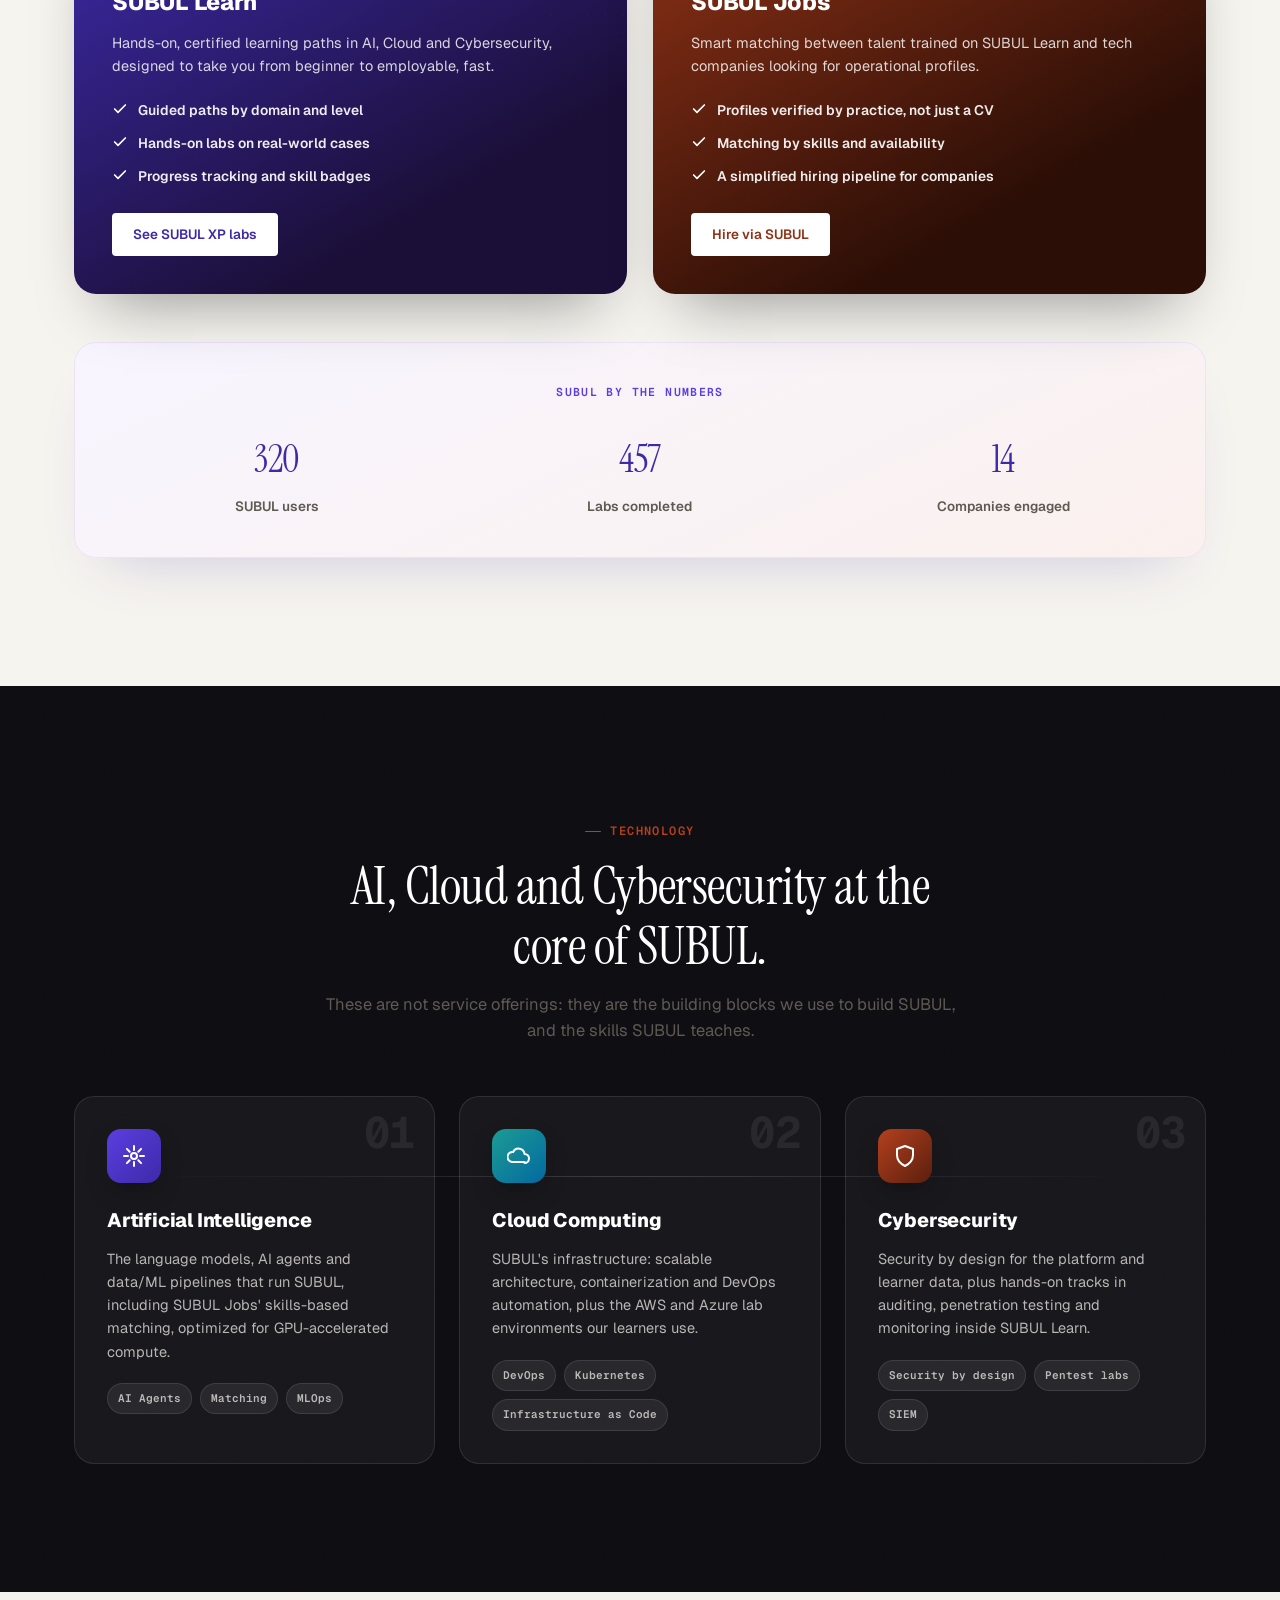
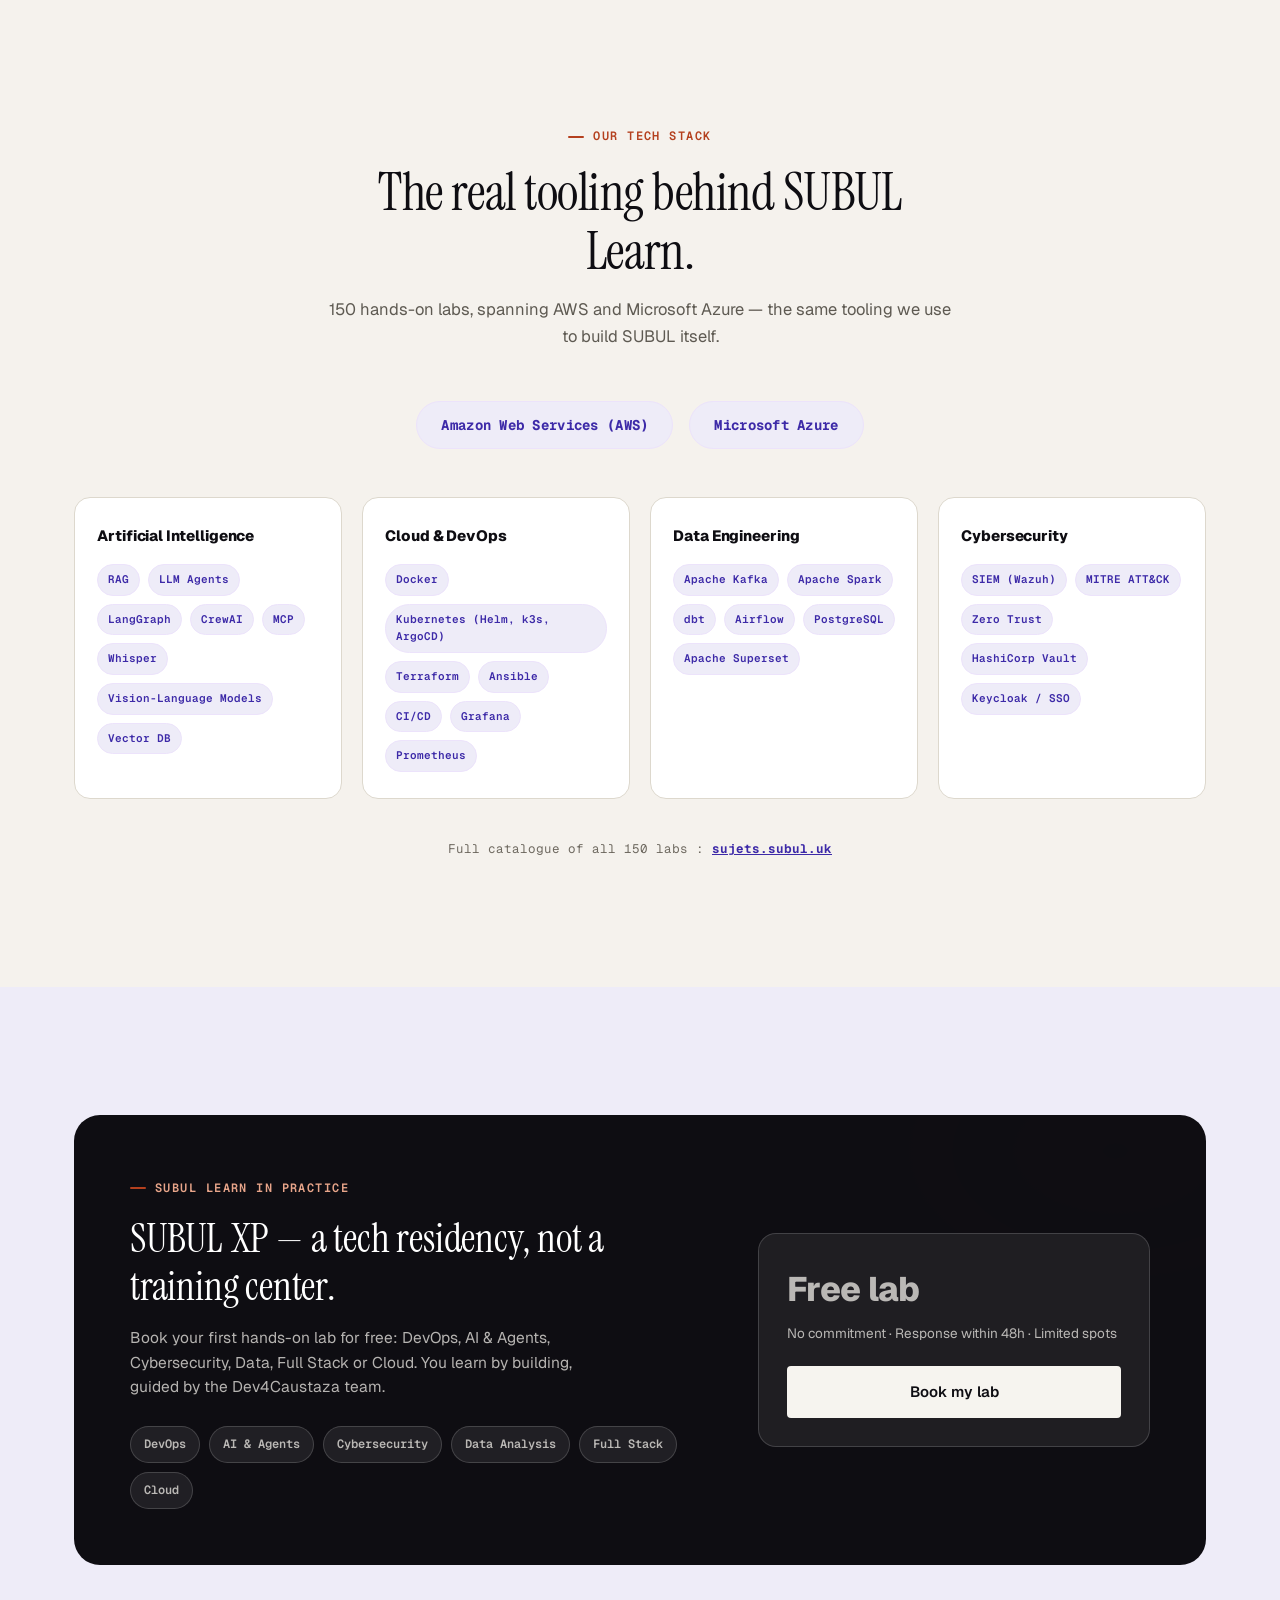
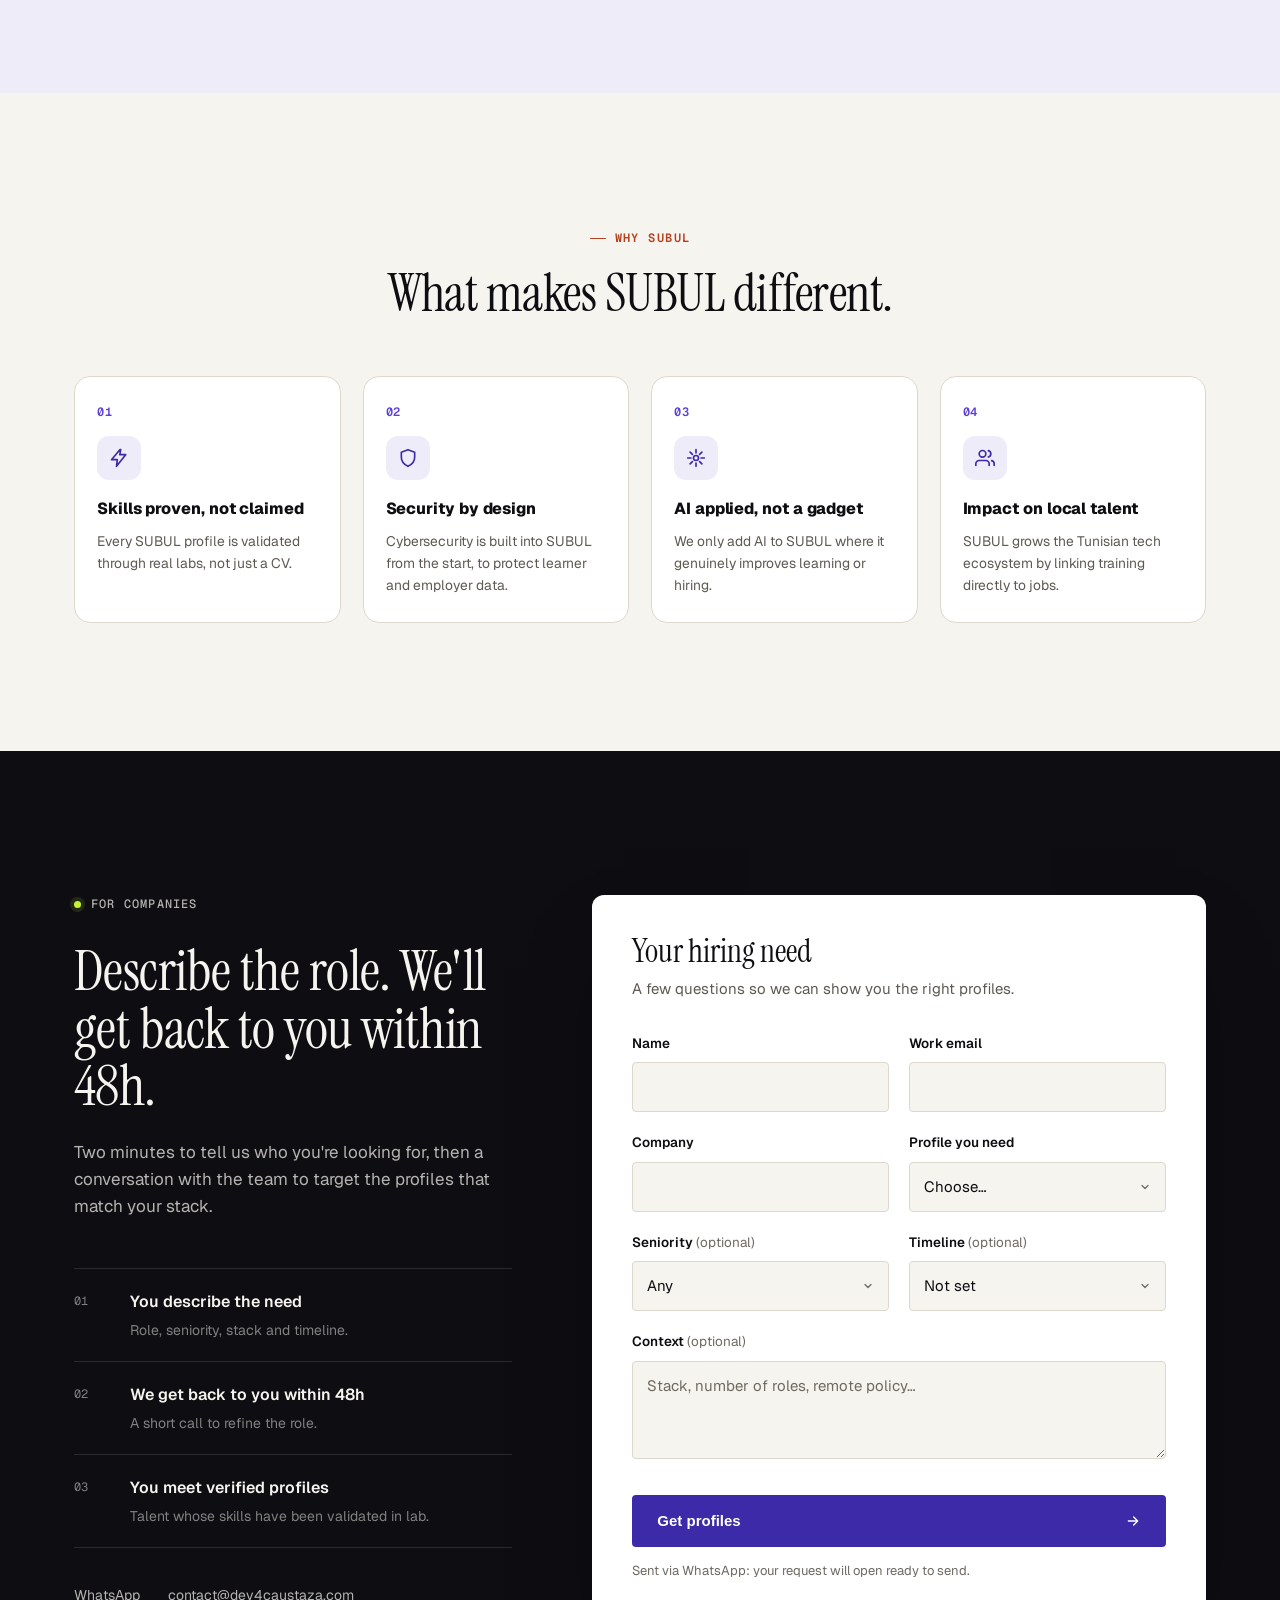
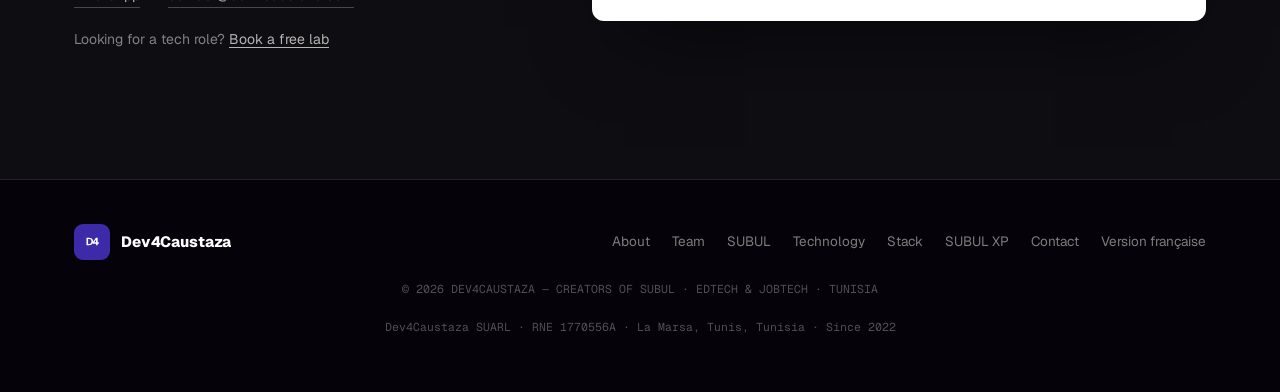
==== commit 62de19f5: "Redesign phase 1: new type and color foundation, company-first hero, qualified lead form Foundation " ====
--- a/en/index.html
+++ b/en/index.html
@@ -50,32 +50,35 @@
 </script>
 <link rel="preconnect" href="https://fonts.googleapis.com">
 <link rel="preconnect" href="https://fonts.gstatic.com" crossorigin>
-<link href="https://fonts.googleapis.com/css2?family=Plus+Jakarta+Sans:wght@400;500;600;700;800;900&family=Source+Serif+4:opsz,wght@8..60,500;8..60,600&family=IBM+Plex+Mono:wght@500;600;700&display=swap" rel="stylesheet">
+<link href="https://fonts.googleapis.com/css2?family=Geist:wght@400;500;600;700;800&family=Geist+Mono:wght@400;500;600&family=Instrument+Serif:ital@0;1&display=swap" rel="stylesheet">
 
 <style>
   :root{
-    --bg:        #0B0A0E;
-    --bg-soft:   #16141C;
-    --paper:     #FBFAF7;
+    --bg:        #0E0D12;
+    --bg-soft:   #18161E;
+    --paper:     #F6F4EF;
     --card:      #FFFFFF;
-    --title:     #171412;
-    --body:      #5C5650;
-    --label:     #8A8378;
-    --line:      #E8E4DC;
-    --line-dk:   rgba(255,255,255,.1);
+    --sunken:    #ECE8DF;
+    --title:     #0E0D12;
+    --body:      #5E5A52;
+    --label:     #6F6A61;
+    --line:      #DDD8CD;
+    --line-dk:   rgba(246,244,239,.12);
     --purple:    #5B3EE0;
     --purple-dk: #3D2AA8;
-    --purple-lt: #F0EEFB;
-    --magenta:   #9F1239;
-    --magenta-dk:#7A0E2C;
-    --magenta-lt:#FBEAEE;
+    --purple-lt: #EEECF8;
+    --clay:      #B4401E;
+    --clay-dk:   #8F3217;
+    --clay-lt:   #F6E6DF;
+    --clay-soft: #E8A58A;
     --cyan:      #1C9C93;
-    --grad:      linear-gradient(135deg, var(--magenta), var(--purple));
-    --ink-soft:  rgba(255,255,255,.68);
-    --ink-faint: rgba(255,255,255,.44);
-    --mono: "IBM Plex Mono", ui-monospace, SFMono-Regular, Menlo, monospace;
-    --sans: "Plus Jakarta Sans", system-ui, sans-serif;
-    --serif: "Source Serif 4", Georgia, serif;
+    --signal:    #C6F432;
+    --grad:      var(--purple-dk);
+    --ink-soft:  rgba(246,244,239,.72);
+    --ink-faint: rgba(246,244,239,.5);
+    --mono: "Geist Mono", ui-monospace, SFMono-Regular, Menlo, monospace;
+    --sans: "Geist", system-ui, sans-serif;
+    --serif: "Instrument Serif", Georgia, serif;
   }
 
   *{ box-sizing:border-box; }
@@ -89,6 +92,7 @@
     color:var(--title);
     line-height:1.6;
     -webkit-font-smoothing:antialiased;
+    font-synthesis-weight:none;
   }
 
   a{ color:inherit; }
@@ -111,16 +115,9 @@
     display:inline-flex; align-items:center; gap:9px;
     font-family:var(--mono);
     font-size:12px; font-weight:600; letter-spacing:.12em; text-transform:uppercase;
-    color:var(--magenta);
-  }
-  .eyebrow::before{ content:""; width:16px; height:1.5px; background:var(--magenta); border-radius:2px; }
-
-  .product-badge{
-    display:inline-flex; align-items:center; gap:9px;
-    padding:8px 16px 8px 14px; border-radius:999px; margin-bottom:16px;
-    background:rgba(28,156,147,.1); border:1px solid rgba(28,156,147,.35);
-    font-family:var(--mono); font-size:12px; font-weight:600; color:#7CE8DF; letter-spacing:.01em;
-  }
+    color:var(--clay);
+  }
+  .eyebrow::before{ content:""; width:16px; height:1.5px; background:var(--clay); border-radius:2px; }
 
   /* ---------------- REVEAL ---------------- */
   [data-reveal]{ opacity:0; transform:translateY(22px); transition:opacity .7s cubic-bezier(.16,1,.3,1), transform .7s cubic-bezier(.16,1,.3,1); }
@@ -166,15 +163,15 @@
   .nav-links a.active:not(.nav-cta):not(.lang-switch){ color:#fff; position:relative; }
   .nav-links a.active:not(.nav-cta):not(.lang-switch)::after{
     content:""; position:absolute; left:0; right:0; bottom:-6px; height:2px; border-radius:2px;
-    background:var(--grad);
+    background:var(--paper);
   }
   @media (max-width:860px){
     .nav-links a.active:not(.nav-cta):not(.lang-switch)::after{ display:none; }
-    .nav-links a.active:not(.nav-cta):not(.lang-switch){ color:var(--magenta); }
+    .nav-links a.active:not(.nav-cta):not(.lang-switch){ color:#fff; }
   }
   .nav-cta{
-    padding:11px 20px; border-radius:9px; background:#fff; color:var(--purple-dk)!important;
-    font-weight:700!important; font-size:13.5px!important;
+    padding:10px 18px; border-radius:4px; background:var(--paper); color:var(--title)!important;
+    font-weight:600!important; font-size:13.5px!important;
     box-shadow:0 1px 0 rgba(255,255,255,.4) inset;
     transition:transform .15s, box-shadow .15s;
   }
@@ -205,106 +202,113 @@
 
   /* ---------------- BUTTONS ---------------- */
   .btn{
-    display:inline-flex; align-items:center; gap:9px;
-    padding:15px 27px; border-radius:10px; font-size:15px; font-weight:700;
-    text-decoration:none; border:1.5px solid transparent; cursor:pointer;
-    transition:transform .25s cubic-bezier(.4,0,.2,1), box-shadow .25s cubic-bezier(.4,0,.2,1), border-color .15s, color .15s, background .2s;
-  }
-  .btn:active{ transform:translateY(1px) scale(.99); }
-  .btn-primary{ background:var(--grad); background-size:160% 160%; color:#fff; box-shadow:0 10px 30px -10px rgba(159,18,57,.55); }
-  .btn-primary:hover{ transform:translateY(-2px); box-shadow:0 16px 34px -10px rgba(159,18,57,.65); background-position:80% 20%; }
-  .btn-ghost{ background:rgba(255,255,255,.03); color:#fff; border-color:rgba(255,255,255,.24); }
-  .btn-ghost:hover{ border-color:#fff; background:rgba(255,255,255,.08); transform:translateY(-2px); }
-  .btn-dark{ background:var(--purple-dk); color:#fff; }
-  .btn-dark:hover{ background:var(--purple); }
-
-  /* gradient-stroke card utility */
-  .stroke-card{
-    background:
-      linear-gradient(var(--bg-soft), var(--bg-soft)) padding-box,
-      linear-gradient(155deg, rgba(255,255,255,.28), rgba(255,255,255,.04) 60%) border-box;
-    border:1px solid transparent;
-  }
+    display:inline-flex; align-items:center; gap:12px;
+    padding:16px 24px; border-radius:4px; font-size:15px; font-weight:600; line-height:1.2;
+    text-decoration:none; border:1px solid transparent; cursor:pointer;
+    transition:background .24s cubic-bezier(.2,.7,.2,1), border-color .24s, color .24s, transform .16s;
+  }
+  .btn:active{ transform:translateY(1px); }
+  .btn:focus-visible{ outline:2px solid var(--purple); outline-offset:3px; }
+  .btn[disabled]{ opacity:.6; cursor:progress; }
+  .btn-primary{ background:var(--purple-dk); color:#fff; }
+  .btn-primary:hover{ background:#2F2085; }
+  .btn-light{ background:var(--paper); color:var(--title); }
+  .btn-light:hover{ background:#fff; }
+  .btn-block{ width:100%; justify-content:space-between; }
+  .btn-arrow{ flex:none; transition:transform .24s cubic-bezier(.2,.7,.2,1); }
+  .btn:hover .btn-arrow{ transform:translateX(4px); }
+  .btn-swap .swap{ display:grid; overflow:hidden; }
+  .btn-swap .swap > span{ grid-area:1 / 1; transition:transform .24s cubic-bezier(.2,.7,.2,1); }
+  .btn-swap .swap > span + span{ transform:translateY(115%); }
+  .btn-swap:hover .swap > span:first-child{ transform:translateY(-115%); }
+  .btn-swap:hover .swap > span + span{ transform:none; }
+  .text-link{
+    display:inline-flex; align-items:baseline; gap:8px;
+    color:var(--paper); font-size:15px; font-weight:500; text-decoration:none;
+    border-bottom:1px solid rgba(246,244,239,.32); padding-bottom:2px; transition:border-color .24s;
+  }
+  .text-link:hover{ border-color:currentColor; }
 
   /* ---------------- HERO ---------------- */
-  .hero{
-    padding:120px 0 108px;
-    background:var(--bg);
-    color:#fff;
-    overflow:hidden;
-  }
-  .hero-bg{
-    position:absolute; inset:0; z-index:0; pointer-events:none;
-    background:
-      radial-gradient(760px 460px at 88% -8%, rgba(159,18,57,.18), transparent 60%),
-      radial-gradient(620px 520px at -8% 14%, rgba(91,62,224,.24), transparent 55%),
-      radial-gradient(500px 400px at 60% 90%, rgba(28,156,147,.08), transparent 60%);
-    animation:meshFloat 22s ease-in-out infinite alternate;
-  }
-  @keyframes meshFloat{
-    0%{ transform:translate(0,0) scale(1); }
-    100%{ transform:translate(-1%,1%) scale(1.02); }
-  }
-  .hero-grid-lines{
-    position:absolute; inset:0; z-index:0; pointer-events:none; opacity:.2;
-    background-image:
-      linear-gradient(rgba(255,255,255,.05) 1px, transparent 1px),
-      linear-gradient(90deg, rgba(255,255,255,.05) 1px, transparent 1px);
-    background-size:64px 64px;
-    mask-image:radial-gradient(650px 500px at 30% 20%, #000, transparent 75%);
-  }
-  @media (prefers-reduced-motion:reduce){ .hero-bg{ animation:none; } }
+  .kicker{
+    display:flex; align-items:center; gap:10px; margin:0 0 28px;
+    font-family:var(--mono); font-size:12px; font-weight:500; letter-spacing:.1em; text-transform:uppercase; color:var(--ink-soft);
+  }
+  .kicker-dot{ flex:none; width:7px; height:7px; border-radius:50%; background:var(--signal); box-shadow:0 0 0 4px rgba(198,244,50,.12); }
+  .hero{ padding:120px 0 104px; background:var(--bg); color:var(--paper); overflow:hidden; }
+  .hero-cols{
+    position:absolute; top:0; bottom:0; left:50%; transform:translateX(-50%);
+    width:calc(min(1180px, 100%) - 48px); pointer-events:none;
+    background:linear-gradient(90deg, rgba(246,244,239,.05) 1px, transparent 1px) 0 0 / calc(100% / 12) 100%;
+    border-right:1px solid rgba(246,244,239,.05);
+    -webkit-mask-image:linear-gradient(#000 50%, transparent); mask-image:linear-gradient(#000 50%, transparent);
+  }
   .hero .container{ position:relative; z-index:1; }
-  .hero-grid{ display:grid; grid-template-columns:1.15fr .85fr; gap:56px; align-items:center; }
+  .hero-grid{ display:grid; grid-template-columns:7fr 5fr; gap:72px; align-items:center; }
   .hero-grid > *{ min-width:0; }
-  @media (max-width:900px){ .hero-grid{ grid-template-columns:1fr; } }
-
+  @media (max-width:960px){ .hero-grid{ grid-template-columns:1fr; gap:64px; } }
   .hero h1{
-    font-family:var(--serif); font-size:clamp(36px,5.2vw,58px);
-    font-weight:500; letter-spacing:-.015em; line-height:1.12;
-    margin:22px 0 24px;
-  }
-  .hero h1 em{ font-style:italic; font-weight:500; color:#E8AEBD; }
-  .hero p.lead{ font-size:17.5px; color:var(--ink-soft); max-width:540px; margin:0 0 34px; }
-
-  .hero-actions{ display:flex; flex-wrap:wrap; gap:14px; }
-
-  .hero-pillars{ display:flex; gap:10px; margin-top:42px; flex-wrap:wrap; }
-  .pillar-chip{
-    display:flex; align-items:center; gap:8px;
-    padding:9px 15px; border-radius:999px; font-family:var(--mono); font-size:12.5px; font-weight:600;
-    background:rgba(255,255,255,.05); border:1px solid rgba(255,255,255,.14); color:var(--ink-soft);
-  }
-  .pillar-chip svg{ width:14px; height:14px; }
-
-  .hero-card{
-    border-radius:20px; padding:26px;
-    backdrop-filter:blur(10px);
-    box-shadow:0 30px 60px -24px rgba(0,0,0,.55);
-    overflow-x:auto;
-  }
-  .hero-card-head{ display:flex; align-items:center; justify-content:space-between; margin-bottom:20px; }
-  .hero-card-dots{ display:flex; gap:6px; }
-  .hero-card-head .dot{ width:10px; height:10px; border-radius:50%; }
-  .hero-card-head .dot:nth-child(1){ background:#FF6B6B; }
-  .hero-card-head .dot:nth-child(2){ background:#FFD166; }
-  .hero-card-head .dot:nth-child(3){ background:#6FBFB6; }
-  .hero-card-tag{ font-family:var(--mono); font-size:10.5px; font-weight:600; letter-spacing:.08em; color:var(--ink-faint); }
-  .code-line{ font-family:var(--mono); font-size:13.2px; color:var(--ink-soft); margin:0 0 10px; white-space:pre; }
-  .code-line b{ color:#FF8FC0; font-weight:600; }
-  .code-line i{ color:#B7ADDE; font-style:normal; }
-  .code-line s{ color:#6FBFB6; text-decoration:none; }
-  .hero-card-foot{
-    margin-top:18px; padding-top:16px; border-top:1px solid rgba(255,255,255,.1);
-    display:flex; align-items:center; gap:8px; font-family:var(--mono); font-size:11.5px; color:var(--ink-faint);
-  }
-  .pulse-dot{ width:7px; height:7px; border-radius:50%; background:#6FBFB6; box-shadow:0 0 0 0 rgba(124,224,198,.6); animation:pulse 2s infinite; }
-  @keyframes pulse{ 0%{ box-shadow:0 0 0 0 rgba(124,224,198,.55);} 70%{ box-shadow:0 0 0 8px rgba(124,224,198,0);} 100%{ box-shadow:0 0 0 0 rgba(124,224,198,0);} }
-  @media (prefers-reduced-motion:reduce){ .pulse-dot{ animation:none; } }
+    font-family:var(--serif); font-weight:400; font-size:clamp(46px,5.4vw,78px);
+    line-height:.98; letter-spacing:-.015em; margin:0 0 28px; text-wrap:balance;
+  }
+  .hero h1 em{ font-style:italic; color:var(--clay-soft); }
+  .hero .lead{ font-size:18px; line-height:1.6; color:var(--ink-soft); max-width:52ch; margin:0 0 40px; }
+  .hero-actions{ display:flex; flex-wrap:wrap; align-items:center; gap:20px 32px; }
+  .hero-proof{
+    list-style:none; margin:64px 0 0; padding:24px 0 0; border-top:1px solid var(--line-dk);
+    display:flex; flex-wrap:wrap; gap:24px 48px;
+  }
+  .hero-proof li{ display:flex; flex-direction:column; gap:6px; font-size:13px; color:var(--ink-faint); }
+  .hero-proof strong{ font-family:var(--serif); font-weight:400; font-size:44px; line-height:1; color:var(--paper); font-variant-numeric:tabular-nums; }
+  .hero-alt{ margin:32px 0 0; font-size:14px; color:var(--ink-faint); }
+  .hero-alt a{ color:var(--ink-soft); text-underline-offset:3px; }
+  .hero-alt a:hover{ color:var(--paper); }
+
+  .hero-visual{ perspective:1800px; }
+  .hero-caption{ margin:20px 0 0; font-family:var(--mono); font-size:11px; letter-spacing:.06em; text-transform:uppercase; color:var(--ink-faint); }
+  .profile-card{
+    background:var(--card); color:var(--title); border-radius:12px; padding:24px 24px 20px;
+    box-shadow:0 40px 80px -28px rgba(0,0,0,.7);
+    transform:rotateY(-10deg) rotateX(4deg); transform-origin:0 50%;
+  }
+  @media (max-width:960px){ .hero-visual{ max-width:460px; } .profile-card{ transform:none; } }
+  .profile-head{ display:grid; grid-template-columns:auto 1fr auto; gap:14px; align-items:center; padding-bottom:18px; border-bottom:1px solid var(--line); }
+  .profile-avatar{ width:44px; height:44px; border-radius:50%; background:repeating-linear-gradient(135deg, var(--sunken) 0 5px, var(--line) 5px 6px); }
+  .profile-kicker{ margin:0; font-family:var(--mono); font-size:10.5px; letter-spacing:.08em; text-transform:uppercase; color:var(--label); }
+  .profile-role{ margin:4px 0 0; font-family:var(--serif); font-size:26px; line-height:1; }
+  .profile-status{
+    display:inline-flex; align-items:center; gap:7px; padding:6px 10px; border-radius:4px; border:1px solid var(--line);
+    font-family:var(--mono); font-size:11px; font-weight:500; color:var(--label); white-space:nowrap;
+    transition:color .24s, border-color .24s;
+  }
+  .profile-status .dot{ width:7px; height:7px; border-radius:50%; background:var(--line); transition:background .24s; }
+  .profile-status.is-done{ color:var(--title); border-color:var(--title); }
+  .profile-status.is-done .dot{ background:var(--purple-dk); }
+  .profile-checks{ list-style:none; margin:0; padding:4px 0; }
+  .profile-checks li{
+    display:grid; grid-template-columns:20px 1fr auto; gap:12px; align-items:center;
+    padding:13px 0; border-bottom:1px solid var(--line); font-size:14.5px;
+  }
+  .profile-checks li:last-child{ border-bottom:0; }
+  .profile-check{
+    width:20px; height:20px; border-radius:4px; border:1px solid var(--line); display:grid; place-items:center;
+    transition:background .24s, border-color .24s;
+  }
+  .profile-check svg{ opacity:0; transform:scale(.5); transition:opacity .24s, transform .24s cubic-bezier(.2,.7,.2,1); }
+  .profile-checks li.is-done .profile-check{ background:var(--purple-dk); border-color:var(--purple-dk); }
+  .profile-checks li.is-done .profile-check svg{ opacity:1; transform:none; }
+  .profile-skill{ font-weight:600; }
+  .profile-meta{ font-family:var(--mono); font-size:11px; color:var(--label); text-align:right; }
+  .profile-foot{
+    display:flex; justify-content:space-between; align-items:baseline; gap:16px; padding-top:16px; border-top:1px solid var(--title);
+    font-family:var(--mono); font-size:11px; letter-spacing:.06em; text-transform:uppercase; color:var(--label);
+  }
+  .profile-tally{ font-family:var(--serif); font-size:30px; line-height:1; letter-spacing:0; color:var(--title); font-variant-numeric:tabular-nums; }
+  @media (max-width:420px){ .profile-meta{ display:none; } .profile-checks li{ grid-template-columns:20px 1fr; } }
 
   /* ---------------- SECTION HEADERS ---------------- */
   .sec-head{ max-width:640px; margin:0 auto 52px; text-align:center; }
-  .sec-head h2{ font-family:var(--serif); font-size:clamp(27px,3.5vw,38px); font-weight:500; letter-spacing:-.01em; line-height:1.15; margin:16px 0 14px; }
+  .sec-head h2{ font-family:var(--serif); font-size:clamp(34px,4.2vw,52px); font-weight:500; letter-spacing:-.01em; line-height:1.15; margin:16px 0 14px; }
   .sec-head p{ color:var(--body); font-size:16.5px; margin:0; }
   section.on-dark .sec-head h2{ color:#fff; }
   section.on-dark .sec-head p{ color:var(--ink-soft); }
@@ -313,14 +317,14 @@
   .about{ padding:128px 0; background:var(--paper); }
   .about-grid{ display:grid; grid-template-columns:.85fr 1.15fr; gap:64px; align-items:center; }
   @media (max-width:860px){ .about-grid{ grid-template-columns:1fr; } }
-  .about-copy h2{ font-family:var(--serif); font-size:clamp(27px,3.4vw,36px); font-weight:500; letter-spacing:-.01em; line-height:1.18; margin:16px 0 20px; }
+  .about-copy h2{ font-family:var(--serif); font-size:clamp(34px,3.8vw,48px); font-weight:500; letter-spacing:-.01em; line-height:1.18; margin:16px 0 20px; }
   .about-copy p{ color:var(--body); font-size:16.5px; margin:0 0 16px; }
   .about-list{ list-style:none; margin:24px 0 0; padding:0; display:grid; gap:15px; }
   .about-list li{ display:flex; gap:12px; font-size:15px; color:var(--title); font-weight:600; }
   .about-list svg{ flex:none; margin-top:2px; }
 
   .about-panel{
-    background:linear-gradient(155deg,#F3EDFF,#FBEAF3 130%);
+    background:linear-gradient(155deg,#F3EDFF,#F8ECE4 130%);
     border:1px solid #ECE3FB;
     border-radius:22px; padding:38px;
     display:grid; gap:24px;
@@ -369,26 +373,26 @@
   @media (hover:hover){
     .team-card:hover{ transform:translateY(-4px); border-color:#DED2FA; box-shadow:0 20px 40px -24px rgba(61,42,168,.25); }
   }
-  .team-name{ font-family:var(--serif); font-size:21px; font-weight:600; line-height:1.2; color:var(--title); letter-spacing:-.005em; }
+  .team-name{ font-family:var(--serif); font-size:24px; font-weight:600; line-height:1.2; color:var(--title); letter-spacing:-.005em; }
   .team-role{
     display:flex; align-items:center; gap:8px;
     font-family:var(--mono); font-size:11px; font-weight:600; letter-spacing:.07em; text-transform:uppercase; color:var(--label);
   }
   .team-role::before{ content:""; flex:none; width:7px; height:7px; border-radius:50%; background:var(--dept); }
-  .team-card[data-dept="software"]{ --dept:var(--magenta); }
+  .team-card[data-dept="software"]{ --dept:var(--clay); }
   .team-card[data-dept="devops"]{ --dept:var(--cyan); }
   .team-card[data-dept="ai"]{ --dept:var(--purple); }
   .team-card-lead{
     min-height:220px; justify-content:flex-end; gap:10px;
     padding:30px 32px; border-radius:20px; border:0; overflow:hidden;
     background:
-      radial-gradient(420px 260px at 100% 0%, rgba(159,18,57,.38), transparent 65%),
+      radial-gradient(420px 260px at 100% 0%, rgba(180,64,30,.38), transparent 65%),
       radial-gradient(380px 300px at 0% 100%, rgba(91,62,224,.42), transparent 60%),
       var(--bg);
     box-shadow:0 30px 60px -30px rgba(11,10,14,.55);
   }
   .team-card-lead .team-name{ font-size:32px; font-weight:500; color:#fff; }
-  .team-card-lead .team-role{ color:#E8AEBD; }
+  .team-card-lead .team-role{ color:#E8A58A; }
   .team-card-lead .team-role::before{ display:none; }
   .team-card-index{
     position:absolute; top:22px; right:26px;
@@ -408,7 +412,7 @@
     .team-board{ gap:40px; }
     .team-grid{ gap:10px; }
     .team-card{ padding:18px 16px; gap:6px; }
-    .team-name{ font-size:18px; }
+    .team-name{ font-size:21px; }
     .team-role{ font-size:10px; letter-spacing:.05em; }
     .team-card-lead{ min-height:170px; padding:24px; }
     .team-card-lead .team-name{ font-size:26px; }
@@ -442,7 +446,7 @@
   }
   .service-card:nth-child(1) .service-icon{ background:linear-gradient(135deg,#5B3EE0,#3D2AA8); }
   .service-card:nth-child(2) .service-icon{ background:linear-gradient(135deg,#1C9C93,#0369A1); }
-  .service-card:nth-child(3) .service-icon{ background:linear-gradient(135deg,#9F1239,#5C0E28); }
+  .service-card:nth-child(3) .service-icon{ background:linear-gradient(135deg,#B4401E,#5A1F0E); }
   .service-card h3{ font-size:19.5px; font-weight:800; margin:0 0 11px; letter-spacing:-.01em; }
   .service-card p{ color:var(--ink-soft); font-size:14.5px; margin:0 0 20px; }
   .service-tags{ display:flex; flex-wrap:wrap; gap:8px; }
@@ -475,7 +479,7 @@
   .subul{ padding:128px 0; background:var(--paper); }
   .subul-head{ display:grid; grid-template-columns:1fr auto; gap:24px; align-items:end; margin-bottom:48px; }
   @media (max-width:700px){ .subul-head{ grid-template-columns:1fr; } }
-  .subul-head h2{ font-family:var(--serif); font-size:clamp(27px,3.5vw,36px); font-weight:500; letter-spacing:-.01em; line-height:1.18; margin:16px 0 14px; }
+  .subul-head h2{ font-family:var(--serif); font-size:clamp(34px,4.2vw,52px); font-weight:500; letter-spacing:-.01em; line-height:1.18; margin:16px 0 14px; }
   .subul-head p{ color:var(--body); font-size:16.5px; max-width:560px; margin:0; }
 
   .subul-grid{ display:grid; grid-template-columns:1fr 1fr; gap:26px; }
@@ -491,7 +495,7 @@
     mask-image:radial-gradient(340px 260px at 100% 0%, #000, transparent 70%);
   }
   .subul-card.learn{ background:linear-gradient(150deg,#3D2AA8,#1B0F38 72%); }
-  .subul-card.jobs{ background:linear-gradient(150deg,#7A0E2C,#2E0616 72%); }
+  .subul-card.jobs{ background:linear-gradient(150deg,#8F3217,#2B0E06 72%); }
   .subul-card > *{ position:relative; z-index:1; }
   .subul-card .tag{
     display:inline-block; font-family:var(--mono); font-size:11px; font-weight:600; letter-spacing:.06em; text-transform:uppercase;
@@ -504,11 +508,11 @@
   .subul-card li svg{ flex:none; margin-top:2px; }
   .subul-card a.btn{ padding:12px 20px; font-size:13.5px; }
   .subul-card.learn a.btn{ background:#fff; color:var(--purple-dk); box-shadow:none; }
-  .subul-card.jobs a.btn{ background:#fff; color:#7A0E2C; box-shadow:none; }
+  .subul-card.jobs a.btn{ background:#fff; color:#8F3217; box-shadow:none; }
 
   .traction{
     margin-top:48px; padding:40px 32px; border-radius:22px;
-    background:linear-gradient(155deg,#F8F5FF,#FDF1F7 130%); border:1px solid #ECE3FB;
+    background:linear-gradient(155deg,#F8F5FF,#FBF0E9 130%); border:1px solid #ECE3FB;
     box-shadow:0 30px 60px -34px rgba(61,42,168,.25);
   }
   .traction-label{
@@ -532,11 +536,11 @@
   }
   .xp-inner::before{
     content:""; position:absolute; inset:0;
-    background:radial-gradient(520px 320px at 92% 8%, rgba(159,18,57,.35), transparent 60%);
+    background:radial-gradient(520px 320px at 92% 8%, rgba(180,64,30,.35), transparent 60%);
   }
   @media (max-width:860px){ .xp-inner{ grid-template-columns:1fr; padding:38px 26px; } }
   .xp-inner > *{ position:relative; z-index:1; }
-  .xp-inner h2{ font-family:var(--serif); font-size:clamp(24px,3vw,29px); font-weight:500; margin:16px 0 16px; letter-spacing:-.005em; line-height:1.2; }
+  .xp-inner h2{ font-family:var(--serif); font-size:clamp(30px,3.4vw,40px); font-weight:500; margin:16px 0 16px; letter-spacing:-.005em; line-height:1.2; }
   .xp-inner p{ color:var(--ink-soft); font-size:15.5px; margin:0 0 26px; max-width:480px; }
   .xp-domains{ display:flex; flex-wrap:wrap; gap:9px; }
   .xp-domains span{
@@ -565,36 +569,54 @@
   .why-card p{ font-size:13.8px; color:var(--body); margin:0; }
 
   /* ---------------- CONTACT ---------------- */
-  .contact{ padding:128px 0 118px; background:var(--bg); color:#fff; }
-  .contact-grid{ display:grid; grid-template-columns:1fr 1fr; gap:44px; }
-  @media (max-width:800px){ .contact-grid{ grid-template-columns:1fr; } }
-  .contact-copy h2{ font-family:var(--serif); font-size:clamp(27px,3.5vw,36px); font-weight:500; letter-spacing:-.01em; line-height:1.18; margin:16px 0 18px; }
-  .contact-copy p{ color:var(--ink-soft); font-size:16.5px; margin:0 0 30px; max-width:440px; }
-  .contact-info{ display:grid; gap:16px; }
-  .contact-info a{
-    display:flex; align-items:center; gap:14px; text-decoration:none;
-    padding:17px 19px; border-radius:13px; background:rgba(255,255,255,.05); border:1px solid rgba(255,255,255,.12);
-    color:#fff; font-weight:700; font-size:14.5px; transition:background .15s, border-color .15s, transform .15s;
-  }
-  .contact-info a:hover{ background:rgba(255,255,255,.09); border-color:rgba(255,255,255,.3); transform:translateX(4px); }
-  .contact-info a span.sub{ display:block; font-weight:500; font-size:12.5px; color:var(--ink-faint); margin-top:2px; }
-  .contact-info svg{ flex:none; }
-
-  .contact-panel{
-    border-radius:22px; padding:34px;
-  }
-  .contact-panel h3{ font-size:17px; font-weight:800; margin:0 0 6px; }
-  .contact-panel p{ font-size:13.8px; color:var(--ink-soft); margin:0 0 24px; }
-  .cf-field{ margin-bottom:17px; }
-  .cf-field label{ display:block; font-family:var(--mono); font-size:11px; font-weight:600; letter-spacing:.06em; text-transform:uppercase; color:var(--ink-faint); margin-bottom:9px; }
-  .cf-field input, .cf-field textarea{
-    width:100%; padding:13px 14px; font-family:inherit; font-size:14.5px; color:#fff;
-    background:rgba(255,255,255,.06); border:1.5px solid rgba(255,255,255,.16); border-radius:10px; resize:vertical;
-    transition:border-color .15s, background .15s;
-  }
-  .cf-field input::placeholder, .cf-field textarea::placeholder{ color:var(--ink-faint); }
-  .cf-field input:focus, .cf-field textarea:focus{ outline:none; border-color:var(--magenta); background:rgba(255,255,255,.09); }
-  .contact-panel .btn{ width:100%; justify-content:center; }
+  .contact{ padding:144px 0 128px; background:var(--bg); color:var(--paper); }
+  .contact-grid{ display:grid; grid-template-columns:5fr 7fr; gap:80px; align-items:start; }
+  .contact-grid > *{ min-width:0; }
+  @media (max-width:960px){ .contact-grid{ grid-template-columns:1fr; gap:56px; } }
+  .contact-copy h2{ font-family:var(--serif); font-weight:400; font-size:clamp(38px,4.4vw,58px); line-height:1.02; letter-spacing:-.01em; margin:0 0 24px; }
+  .contact-intro{ margin:0 0 48px; max-width:44ch; font-size:17px; color:var(--ink-soft); }
+  .next-steps{ list-style:none; margin:0; padding:0; border-top:1px solid var(--line-dk); }
+  .next-steps li{ display:grid; grid-template-columns:44px 1fr; gap:4px 12px; padding:20px 0; border-bottom:1px solid var(--line-dk); }
+  .next-steps .n{ grid-row:span 2; font-family:var(--mono); font-size:12px; color:var(--ink-faint); padding-top:3px; transition:color .24s; }
+  .next-steps strong{ font-size:16px; font-weight:600; color:var(--paper); }
+  .next-steps .d{ font-size:14px; color:var(--ink-faint); }
+  .next-steps li.is-done .n{ color:var(--signal); }
+  .contact-alt{ display:flex; flex-wrap:wrap; gap:10px 28px; margin:36px 0 0; font-size:14px; }
+  .contact-alt a{ color:var(--ink-soft); text-decoration:none; border-bottom:1px solid rgba(246,244,239,.25); padding-bottom:1px; transition:color .24s, border-color .24s; }
+  .contact-alt a:hover{ color:var(--paper); border-color:var(--paper); }
+  .contact-learner{ margin:20px 0 0; font-size:14px; color:var(--ink-faint); }
+  .contact-learner a{ color:var(--ink-soft); text-underline-offset:3px; }
+
+  .lead-panel{ background:var(--card); color:var(--title); border-radius:12px; padding:40px; box-shadow:0 40px 80px -32px rgba(0,0,0,.6); }
+  .lead-panel h3{ font-family:var(--serif); font-weight:400; font-size:32px; line-height:1.05; margin:0 0 8px; }
+  .lead-sub{ margin:0 0 32px; font-size:15px; color:var(--body); }
+  .lead-grid{ display:grid; grid-template-columns:1fr 1fr; gap:20px; }
+  .lead-grid .full{ grid-column:1 / -1; }
+  .field label{ display:block; margin:0 0 8px; font-size:13.5px; font-weight:600; color:var(--title); }
+  .field .opt{ font-weight:400; color:var(--label); }
+  .field input, .field select, .field textarea{
+    width:100%; padding:12px 14px; font:inherit; font-size:15px; color:var(--title);
+    background-color:var(--paper); border:1px solid var(--line); border-radius:4px;
+    transition:border-color .16s, background-color .16s, box-shadow .16s;
+  }
+  .field select{
+    appearance:none; padding-right:40px; cursor:pointer;
+    background-image:url("data:image/svg+xml,%3Csvg xmlns='http://www.w3.org/2000/svg' width='12' height='12' viewBox='0 0 24 24' fill='none' stroke='%236F6A61' stroke-width='2.5' stroke-linecap='round' stroke-linejoin='round'%3E%3Cpath d='m6 9 6 6 6-6'/%3E%3C/svg%3E");
+    background-repeat:no-repeat; background-position:right 14px center;
+  }
+  .field textarea{ resize:vertical; min-height:92px; }
+  .field input::placeholder, .field textarea::placeholder{ color:var(--label); }
+  .field :is(input, select, textarea):hover{ border-color:#C4BDAF; }
+  .field :is(input, select, textarea):focus{ outline:none; border-color:var(--purple-dk); background-color:var(--card); box-shadow:0 0 0 3px rgba(61,42,168,.16); }
+  .field :is(input, select, textarea):user-invalid{ border-color:var(--clay); }
+  .lead-panel .btn-block{ margin-top:28px; }
+  .lead-hint{ margin:14px 0 0; font-size:13px; color:var(--label); }
+  .lead-hint.is-error{ color:var(--clay-dk); }
+  .lead-done-mark{ width:44px; height:44px; margin:0 0 24px; border-radius:50%; background:var(--purple-dk); display:grid; place-items:center; }
+  .lead-done h3:focus{ outline:none; }
+  .lead-done p{ margin:0 0 20px; max-width:44ch; font-size:16px; color:var(--body); }
+  .lead-panel .text-link{ color:var(--purple-dk); border-color:rgba(61,42,168,.35); }
+  @media (max-width:560px){ .lead-panel{ padding:28px 20px; } .lead-grid{ grid-template-columns:1fr; } }
 
   /* ---------------- FOOTER ---------------- */
   footer{ background:#050309; color:var(--ink-faint); padding:44px 0; border-top:1px solid var(--line-dk); }
@@ -629,7 +651,7 @@
       <li><a href="#tech">Technology</a></li>
       <li><a href="#stack">Stack</a></li>
       <li><a href="#xp">SUBUL XP</a></li>
-      <li><a href="#contact" class="nav-cta">Contact us</a></li>
+      <li><a href="#contact" class="nav-cta">Talk to the team</a></li>
       <li><a href="../index.html" class="lang-switch">FR</a></li>
     </ul>
   </div>
@@ -638,37 +660,44 @@
 <main id="top">
 
   <!-- ============ HERO ============ -->
-  <section class="hero grain">
-    <div class="hero-bg" aria-hidden="true"></div>
-    <div class="hero-grid-lines" aria-hidden="true"></div>
+  <section class="hero">
+    <div class="hero-cols" aria-hidden="true"></div>
     <div class="container hero-grid">
-      <div data-reveal>
-        <span class="product-badge"><svg width="13" height="13" viewBox="0 0 24 24" fill="none" stroke="#1C9C93" stroke-width="2.2" stroke-linecap="round" stroke-linejoin="round"><path d="m7.5 4.27 9 5.15"/><path d="M21 8a2 2 0 0 0-1-1.73l-7-4a2 2 0 0 0-2 0l-7 4A2 2 0 0 0 3 8v8a2 2 0 0 0 1 1.73l7 4a2 2 0 0 0 2 0l7-4A2 2 0 0 0 21 16Z"/><path d="m3.3 7 8.7 5 8.7-5M12 22V12"/></svg>Product company · SaaS-first, not a services agency</span>
-        <span class="eyebrow" style="color:#D98CA0;">Dev4Caustaza · Tunisia</span>
-        <h1>We build <em>SUBUL</em>, the platform that trains and connects tech talent.</h1>
-        <p class="lead">Dev4Caustaza is a Tunisian product company. We build and run SUBUL, our AI-powered EdTech &amp; JobTech SaaS platform, which trains tech talent in AI, Cloud and Cybersecurity and connects them to hiring companies.</p>
+      <div class="hero-copy" data-reveal>
+        <p class="kicker"><span class="kicker-dot" aria-hidden="true"></span>SUBUL Jobs · For tech teams</p>
+        <h1>Hire engineers whose skills are <em>proven</em>, not claimed.</h1>
+        <p class="lead">SUBUL trains AI, Cloud and Cybersecurity talent on 150 hands-on AWS and Azure labs, validates their skills in practice, then connects you with the profiles that match your stack.</p>
         <div class="hero-actions">
-          <a href="#subul" class="btn btn-primary">Discover SUBUL</a>
-          <a href="lab.html" class="btn btn-ghost">Book a free lab</a>
-        </div>
-        <div class="hero-pillars">
-          <span class="pillar-chip"><svg width="14" height="14" viewBox="0 0 24 24" fill="none" stroke="#B7ADDE" stroke-width="2" stroke-linecap="round" stroke-linejoin="round"><path d="M12 2v4M12 18v4M4.9 4.9l2.8 2.8M16.3 16.3l2.8 2.8M2 12h4M18 12h4M4.9 19.1l2.8-2.8M16.3 7.7l2.8-2.8"/><circle cx="12" cy="12" r="3"/></svg>AI track</span>
-          <span class="pillar-chip"><svg width="14" height="14" viewBox="0 0 24 24" fill="none" stroke="#6FBFB6" stroke-width="2" stroke-linecap="round" stroke-linejoin="round"><path d="M17.5 19a4.5 4.5 0 0 0 0-9 6 6 0 0 0-11.4-2A5 5 0 0 0 5 18h12.5z"/></svg>Cloud track</span>
-          <span class="pillar-chip"><svg width="14" height="14" viewBox="0 0 24 24" fill="none" stroke="#D98CA0" stroke-width="2" stroke-linecap="round" stroke-linejoin="round"><path d="M12 2 4 5v6c0 5 3.4 8.7 8 11 4.6-2.3 8-6 8-11V5l-8-3z"/></svg>Cybersecurity track</span>
-        </div>
-      </div>
-      <div class="hero-card stroke-card" data-reveal aria-hidden="true">
-        <div class="hero-card-head">
-          <div class="hero-card-dots"><span class="dot"></span><span class="dot"></span><span class="dot"></span></div>
-          <span class="hero-card-tag">stack.ts</span>
-        </div>
-        <p class="code-line"><i>const</i> <b>subul</b> = {</p>
-        <p class="code-line">&nbsp;&nbsp;learn: <s>"certified learning paths"</s>,</p>
-        <p class="code-line">&nbsp;&nbsp;jobs: <s>"talent ↔ company matching"</s>,</p>
-        <p class="code-line">&nbsp;&nbsp;stack: [<s>"AI"</s>, <s>"Cloud"</s>, <s>"Cybersecurity"</s>]</p>
-        <p class="code-line">};</p>
-        <p class="code-line"><i>deploy</i>(<b>dev4caustaza</b>.<i>tunisia</i>);</p>
-        <div class="hero-card-foot"><span class="pulse-dot"></span> systems operational</div>
+          <a href="#contact" class="btn btn-light btn-swap"><span class="swap"><span>Get verified profiles</span><span aria-hidden="true">Reply within 48h</span></span><svg class="btn-arrow" width="16" height="16" viewBox="0 0 24 24" fill="none" stroke="currentColor" stroke-width="2" stroke-linecap="round" stroke-linejoin="round" aria-hidden="true"><path d="M5 12h14M13 6l6 6-6 6"/></svg></a>
+          <a href="#subul" class="text-link">How it works <span aria-hidden="true">→</span></a>
+        </div>
+        <ul class="hero-proof">
+          <li><strong>457</strong>labs completed</li>
+          <li><strong>150</strong>AWS &amp; Azure labs</li>
+          <li><strong>14</strong>companies engaged</li>
+        </ul>
+        <p class="hero-alt">Looking for a tech role? <a href="lab.html">Book a free lab</a></p>
+      </div>
+      <div class="hero-visual" data-reveal aria-hidden="true">
+        <div class="profile-card">
+          <div class="profile-head">
+            <span class="profile-avatar"></span>
+            <div>
+              <p class="profile-kicker">Anonymized profile</p>
+              <p class="profile-role">DevOps Engineer</p>
+            </div>
+            <span class="profile-status is-done" data-pending="Verifying…"><span class="dot"></span><span class="label">Verified</span></span>
+          </div>
+          <ul class="profile-checks">
+            <li class="is-done"><span class="profile-check"><svg width="12" height="12" viewBox="0 0 24 24" fill="none" stroke="#fff" stroke-width="3" stroke-linecap="round" stroke-linejoin="round" aria-hidden="true"><path d="M20 6 9 17l-5-5"/></svg></span><span class="profile-skill">Kubernetes</span><span class="profile-meta">Helm · k3s · ArgoCD</span></li>
+            <li class="is-done"><span class="profile-check"><svg width="12" height="12" viewBox="0 0 24 24" fill="none" stroke="#fff" stroke-width="3" stroke-linecap="round" stroke-linejoin="round" aria-hidden="true"><path d="M20 6 9 17l-5-5"/></svg></span><span class="profile-skill">Terraform</span><span class="profile-meta">Infrastructure as Code</span></li>
+            <li class="is-done"><span class="profile-check"><svg width="12" height="12" viewBox="0 0 24 24" fill="none" stroke="#fff" stroke-width="3" stroke-linecap="round" stroke-linejoin="round" aria-hidden="true"><path d="M20 6 9 17l-5-5"/></svg></span><span class="profile-skill">CI/CD</span><span class="profile-meta">Pipelines</span></li>
+            <li class="is-done"><span class="profile-check"><svg width="12" height="12" viewBox="0 0 24 24" fill="none" stroke="#fff" stroke-width="3" stroke-linecap="round" stroke-linejoin="round" aria-hidden="true"><path d="M20 6 9 17l-5-5"/></svg></span><span class="profile-skill">Prometheus · Grafana</span><span class="profile-meta">Observability</span></li>
+            <li class="is-done"><span class="profile-check"><svg width="12" height="12" viewBox="0 0 24 24" fill="none" stroke="#fff" stroke-width="3" stroke-linecap="round" stroke-linejoin="round" aria-hidden="true"><path d="M20 6 9 17l-5-5"/></svg></span><span class="profile-skill">Ansible</span><span class="profile-meta">Configuration</span></li>
+          </ul>
+          <div class="profile-foot"><span>Skills validated in lab</span><span class="profile-tally">5/5</span></div>
+        </div>
+        <p class="hero-caption">Illustration · example profile</p>
       </div>
     </div>
   </section>
@@ -692,9 +721,9 @@
         <p>Tech companies struggle to hire job-ready AI, Cloud and Cybersecurity profiles, while many young graduates lack hands-on practice. Dev4Caustaza was founded to close that gap with a product, not with services.</p>
         <p>That product is <strong>SUBUL</strong> — a SaaS platform that trains tech talent through practice (EdTech) and connects them to hiring companies (JobTech).</p>
         <ul class="about-list">
-          <li><svg width="18" height="18" viewBox="0 0 24 24" fill="none" stroke="#9F1239" stroke-width="2.5" stroke-linecap="round" stroke-linejoin="round"><path d="M20 6 9 17l-5-5"/></svg>A team of AI, DevOps and software engineers dedicated to one product: SUBUL</li>
-          <li><svg width="18" height="18" viewBox="0 0 24 24" fill="none" stroke="#9F1239" stroke-width="2.5" stroke-linecap="round" stroke-linejoin="round"><path d="M20 6 9 17l-5-5"/></svg>A proprietary SaaS platform (SUBUL) to grow the Tunisian tech ecosystem</li>
-          <li><svg width="18" height="18" viewBox="0 0 24 24" fill="none" stroke="#9F1239" stroke-width="2.5" stroke-linecap="round" stroke-linejoin="round"><path d="M20 6 9 17l-5-5"/></svg>Hands-on labs and a tech residency (SUBUL XP) to learn by building</li>
+          <li><svg width="18" height="18" viewBox="0 0 24 24" fill="none" stroke="#B4401E" stroke-width="2.5" stroke-linecap="round" stroke-linejoin="round"><path d="M20 6 9 17l-5-5"/></svg>A team of AI, DevOps and software engineers dedicated to one product: SUBUL</li>
+          <li><svg width="18" height="18" viewBox="0 0 24 24" fill="none" stroke="#B4401E" stroke-width="2.5" stroke-linecap="round" stroke-linejoin="round"><path d="M20 6 9 17l-5-5"/></svg>A proprietary SaaS platform (SUBUL) to grow the Tunisian tech ecosystem</li>
+          <li><svg width="18" height="18" viewBox="0 0 24 24" fill="none" stroke="#B4401E" stroke-width="2.5" stroke-linecap="round" stroke-linejoin="round"><path d="M20 6 9 17l-5-5"/></svg>Hands-on labs and a tech residency (SUBUL XP) to learn by building</li>
         </ul>
       </div>
     </div>
@@ -751,7 +780,7 @@
     <div class="container">
       <div class="subul-head" data-reveal>
         <div>
-          <span class="eyebrow" style="color:var(--magenta);">Our product</span>
+          <span class="eyebrow" style="color:var(--clay);">Our product</span>
           <h2>SUBUL — our SaaS platform, built and owned end-to-end.</h2>
           <p>Dev4Caustaza is a product company&nbsp;: SUBUL is the software we build and own, not a service delivered to a client. One platform to build in-demand tech skills, then connect directly with the companies that are hiring.</p>
         </div>
@@ -870,7 +899,7 @@
     <div class="container">
       <div class="xp-inner grain" data-reveal>
         <div>
-          <span class="eyebrow" style="color:#D98CA0;">SUBUL Learn in practice</span>
+          <span class="eyebrow" style="color:#E8A58A;">SUBUL Learn in practice</span>
           <h2>SUBUL XP — a tech residency, not a training center.</h2>
           <p>Book your first hands-on lab for free: DevOps, AI &amp; Agents, Cybersecurity, Data, Full Stack or Cloud. You learn by building, guided by the Dev4Caustaza team.</p>
           <div class="xp-domains">
@@ -880,7 +909,7 @@
         <div class="xp-card">
           <p class="big">Free lab</p>
           <p>No commitment · Response within 48h · Limited spots</p>
-          <a href="lab.html" class="btn btn-primary" style="width:100%;justify-content:center;">Book my lab</a>
+          <a href="lab.html" class="btn btn-light" style="width:100%;justify-content:center;">Book my lab</a>
         </div>
       </div>
     </div>
@@ -923,46 +952,47 @@
   </section>
 
   <!-- ============ CONTACT ============ -->
-  <section class="contact grain" id="contact">
+  <section class="contact" id="contact">
     <div class="container contact-grid">
       <div class="contact-copy" data-reveal>
-        <span class="eyebrow" style="color:#D98CA0;">Let's talk</span>
-        <h2>Learn or hire with SUBUL?</h2>
-        <p>Learner, hiring company, partner or investor: our team replies within 48h.</p>
-        <div class="contact-info">
-          <a href="#" id="waLink">
-            <svg width="20" height="20" viewBox="0 0 24 24" fill="none" stroke="#6FBFB6" stroke-width="2" stroke-linecap="round" stroke-linejoin="round"><path d="M21 11.5a8.38 8.38 0 0 1-.9 3.8 8.5 8.5 0 0 1-7.6 4.7 8.38 8.38 0 0 1-3.8-.9L3 21l1.9-5.7a8.38 8.38 0 0 1-.9-3.8 8.5 8.5 0 0 1 4.7-7.6 8.38 8.38 0 0 1 3.8-.9h.5a8.48 8.48 0 0 1 8 8v.5z"/></svg>
-            <span>WhatsApp<span class="sub" id="waSub">Message us directly</span></span>
-          </a>
-          <a href="#" id="mailLink">
-            <svg width="20" height="20" viewBox="0 0 24 24" fill="none" stroke="#B7ADDE" stroke-width="2" stroke-linecap="round" stroke-linejoin="round"><rect x="2" y="4" width="20" height="16" rx="2"/><path d="m22 6-10 7L2 6"/></svg>
-            <span>Email<span class="sub" id="mailSub">contact@dev4caustaza.com</span></span>
-          </a>
-          <a href="#xp">
-            <svg width="20" height="20" viewBox="0 0 24 24" fill="none" stroke="#D98CA0" stroke-width="2" stroke-linecap="round" stroke-linejoin="round"><path d="M13 2 3 14h7l-1 8 11-14h-7l1-6z"/></svg>
-            <span>SUBUL XP<span class="sub">Book a free lab</span></span>
-          </a>
-        </div>
-      </div>
-
-      <div class="contact-panel stroke-card" data-reveal>
-        <h3>Send a message</h3>
-        <p>We'll reply directly on WhatsApp.</p>
+        <p class="kicker"><span class="kicker-dot" aria-hidden="true"></span>For companies</p>
+        <h2>Describe the role. We'll get back to you within 48h.</h2>
+        <p class="contact-intro">Two minutes to tell us who you're looking for, then a conversation with the team to target the profiles that match your stack.</p>
+        <ol class="next-steps">
+          <li><span class="n">01</span><strong>You describe the need</strong><span class="d">Role, seniority, stack and timeline.</span></li>
+          <li><span class="n">02</span><strong>We get back to you within 48h</strong><span class="d">A short call to refine the role.</span></li>
+          <li><span class="n">03</span><strong>You meet verified profiles</strong><span class="d">Talent whose skills have been validated in lab.</span></li>
+        </ol>
+        <p class="contact-alt">
+          <a href="#" id="calLink" hidden>Book a call</a>
+          <a href="#" id="waLink">WhatsApp</a>
+          <a href="#" id="mailLink">contact@dev4caustaza.com</a>
+        </p>
+        <p class="contact-learner">Looking for a tech role? <a href="lab.html">Book a free lab</a></p>
+      </div>
+
+      <div class="lead-panel" data-reveal>
         <form id="cf">
-          <div class="cf-field">
-            <label for="cfName">Name</label>
-            <input type="text" id="cfName" placeholder="Your name">
+          <h3>Your hiring need</h3>
+          <p class="lead-sub">A few questions so we can show you the right profiles.</p>
+          <div class="lead-grid">
+            <div class="field"><label for="cfName">Name</label><input id="cfName" name="name" type="text" autocomplete="name" required></div>
+            <div class="field"><label for="cfEmail">Work email</label><input id="cfEmail" name="email" type="email" autocomplete="email" required></div>
+            <div class="field"><label for="cfCompany">Company</label><input id="cfCompany" name="company" type="text" autocomplete="organization" required></div>
+            <div class="field"><label for="cfRole">Profile you need</label><select id="cfRole" name="role" required><option value="" disabled selected>Choose…</option><option>AI &amp; Agents</option><option>Cloud &amp; DevOps</option><option>Cybersecurity</option><option>Data</option><option>Full Stack</option><option>Other</option></select></div>
+            <div class="field"><label for="cfLevel">Seniority <span class="opt">(optional)</span></label><select id="cfLevel" name="seniority"><option value="">Any</option><option>Junior</option><option>Mid-level</option><option>Senior</option></select></div>
+            <div class="field"><label for="cfWhen">Timeline <span class="opt">(optional)</span></label><select id="cfWhen" name="timeline"><option value="">Not set</option><option>As soon as possible</option><option>Within 1 month</option><option>1 to 3 months</option><option>Exploring</option></select></div>
+            <div class="field full"><label for="cfMsg">Context <span class="opt">(optional)</span></label><textarea id="cfMsg" name="message" rows="3" placeholder="Stack, number of roles, remote policy…"></textarea></div>
           </div>
-          <div class="cf-field">
-            <label for="cfCompany">Company (optional)</label>
-            <input type="text" id="cfCompany" placeholder="Company name">
-          </div>
-          <div class="cf-field">
-            <label for="cfMsg">Message</label>
-            <textarea id="cfMsg" rows="4" placeholder="Learner, company or partner? Tell us what brings you here…"></textarea>
-          </div>
-          <button type="submit" class="btn btn-primary">Send on WhatsApp</button>
+          <button type="submit" class="btn btn-primary btn-block">Get profiles<svg class="btn-arrow" width="16" height="16" viewBox="0 0 24 24" fill="none" stroke="currentColor" stroke-width="2" stroke-linecap="round" stroke-linejoin="round" aria-hidden="true"><path d="M5 12h14M13 6l6 6-6 6"/></svg></button>
+          <p class="lead-hint" id="cfHint" aria-live="polite"></p>
         </form>
+        <div class="lead-done" id="cfDone" hidden>
+          <div class="lead-done-mark"><svg width="20" height="20" viewBox="0 0 24 24" fill="none" stroke="#fff" stroke-width="3" stroke-linecap="round" stroke-linejoin="round" aria-hidden="true"><path d="M20 6 9 17l-5-5"/></svg></div>
+          <h3 id="cfDoneTitle" tabindex="-1"></h3>
+          <p id="cfDoneText"></p>
+          <a href="#" id="cfDoneLink" class="text-link" target="_blank" rel="noopener" hidden></a>
+        </div>
       </div>
     </div>
   </section>
@@ -993,17 +1023,42 @@
 /* ==========================================================
    CONFIGURATION — customize before going live
    ========================================================== */
-const WHATSAPP = "32492493852";        // international format, no "+"
-const EMAIL    = "contact@dev4caustaza.com";
+const WHATSAPP      = "32492493852";        // international format, no "+"
+const EMAIL         = "contact@dev4caustaza.com";
+const LEAD_ENDPOINT = "";  // URL that receives requests as JSON (Formspree, Make, CRM webhook…). Empty = send via WhatsApp.
+const CALENDAR_URL  = "";  // booking link (Cal.com, Calendly…). Empty = link hidden.
+
+const T = {
+  hintWhatsApp: "Sent via WhatsApp: your request will open ready to send.",
+  hintEndpoint: "We only use your details to get back to you.",
+  sending: "Sending…",
+  error: "Sending failed. Try again or email us at ",
+  doneSentTitle: "Request received.",
+  doneSentText: "Thanks. We'll get back to you within 48h at the address you gave.",
+  doneWhatsAppTitle: "One last step.",
+  doneWhatsAppText: "Your request is ready in WhatsApp: send the message to finish.",
+  doneWhatsAppLink: "WhatsApp didn't open? Open WhatsApp",
+  message: l => "Hello Dev4Caustaza! I'm " + l.name + " from " + l.company + ". We're looking for a " + l.role + " profile"
+    + (l.seniority ? ", " + l.seniority + " level" : "")
+    + (l.timeline ? ", timeline: " + l.timeline : "") + "."
+    + (l.message ? "\n\n" + l.message : "")
+    + "\n\nEmail: " + l.email
+};
 
 document.getElementById("year").textContent = new Date().getFullYear();
 
 const waLink = document.getElementById("waLink");
 waLink.href = "https://wa.me/" + WHATSAPP;
-
 const mailLink = document.getElementById("mailLink");
 mailLink.href = "mailto:" + EMAIL;
-document.getElementById("mailSub").textContent = EMAIL;
+mailLink.textContent = EMAIL;
+if (CALENDAR_URL) {
+  const calLink = document.getElementById("calLink");
+  calLink.href = CALENDAR_URL;
+  calLink.target = "_blank";
+  calLink.rel = "noopener";
+  calLink.hidden = false;
+}
 
 /* mobile menu */
 const navToggle = document.getElementById("navToggle");
@@ -1017,18 +1072,78 @@
   navToggle.setAttribute("aria-expanded", "false");
 }));
 
-/* contact form -> WhatsApp */
-document.getElementById("cf").addEventListener("submit", e => {
+/* example profile: skill verification */
+const profile = document.querySelector(".profile-card");
+if (profile && !window.matchMedia("(prefers-reduced-motion: reduce)").matches) {
+  const rows   = profile.querySelectorAll(".profile-checks li");
+  const tally  = profile.querySelector(".profile-tally");
+  const status = profile.querySelector(".profile-status");
+  const label  = status.querySelector(".label");
+  const doneLabel = label.textContent;
+  rows.forEach(row => row.classList.remove("is-done"));
+  status.classList.remove("is-done");
+  label.textContent = status.dataset.pending;
+  tally.textContent = "0/" + rows.length;
+  rows.forEach((row, i) => setTimeout(() => {
+    row.classList.add("is-done");
+    tally.textContent = (i + 1) + "/" + rows.length;
+    if (i === rows.length - 1) {
+      status.classList.add("is-done");
+      label.textContent = doneLabel;
+    }
+  }, 900 + i * 280));
+}
+
+/* company request */
+const cf        = document.getElementById("cf");
+const cfHint    = document.getElementById("cfHint");
+const cfDone    = document.getElementById("cfDone");
+const firstStep = document.querySelector(".next-steps li");
+cfHint.textContent = LEAD_ENDPOINT ? T.hintEndpoint : T.hintWhatsApp;
+
+function showDone(title, text, link){
+  cf.hidden = true;
+  cfDone.hidden = false;
+  document.getElementById("cfDoneText").textContent = text;
+  if (link) {
+    const doneLink = document.getElementById("cfDoneLink");
+    doneLink.href = link.href;
+    doneLink.textContent = link.label;
+    doneLink.hidden = false;
+  }
+  if (firstStep) firstStep.classList.add("is-done");
+  const heading = document.getElementById("cfDoneTitle");
+  heading.textContent = title;
+  heading.focus();
+}
+
+cf.addEventListener("submit", async e => {
   e.preventDefault();
-  const name    = document.getElementById("cfName").value.trim();
-  const company = document.getElementById("cfCompany").value.trim();
-  const msg     = document.getElementById("cfMsg").value.trim();
-
-  let text = "Hello Dev4Caustaza! My name is " + (name || "—") + ".";
-  if (company) text += " I represent " + company + ".";
-  text += " " + (msg || "I'd like to learn more about SUBUL.");
-
-  window.location.href = "https://wa.me/" + WHATSAPP + "?text=" + encodeURIComponent(text);
+  const lead = Object.fromEntries([...new FormData(cf)].map(([k, v]) => [k, String(v).trim()]));
+  if (!LEAD_ENDPOINT) {
+    const url = "https://wa.me/" + WHATSAPP + "?text=" + encodeURIComponent(T.message(lead));
+    window.open(url, "_blank", "noopener");
+    showDone(T.doneWhatsAppTitle, T.doneWhatsAppText, { href: url, label: T.doneWhatsAppLink });
+    return;
+  }
+  const submit = cf.querySelector('button[type="submit"]');
+  submit.disabled = true;
+  cfHint.classList.remove("is-error");
+  cfHint.textContent = T.sending;
+  try {
+    const res = await fetch(LEAD_ENDPOINT, {
+      method: "POST",
+      headers: { "Content-Type": "application/json", "Accept": "application/json" },
+      body: JSON.stringify({ ...lead, lang: document.documentElement.lang, page: location.href })
+    });
+    if (!res.ok) throw new Error(String(res.status));
+    showDone(T.doneSentTitle, T.doneSentText);
+  } catch {
+    cfHint.textContent = T.error + EMAIL + ".";
+    cfHint.classList.add("is-error");
+  } finally {
+    submit.disabled = false;
+  }
 });
 
 /* team filter by department */
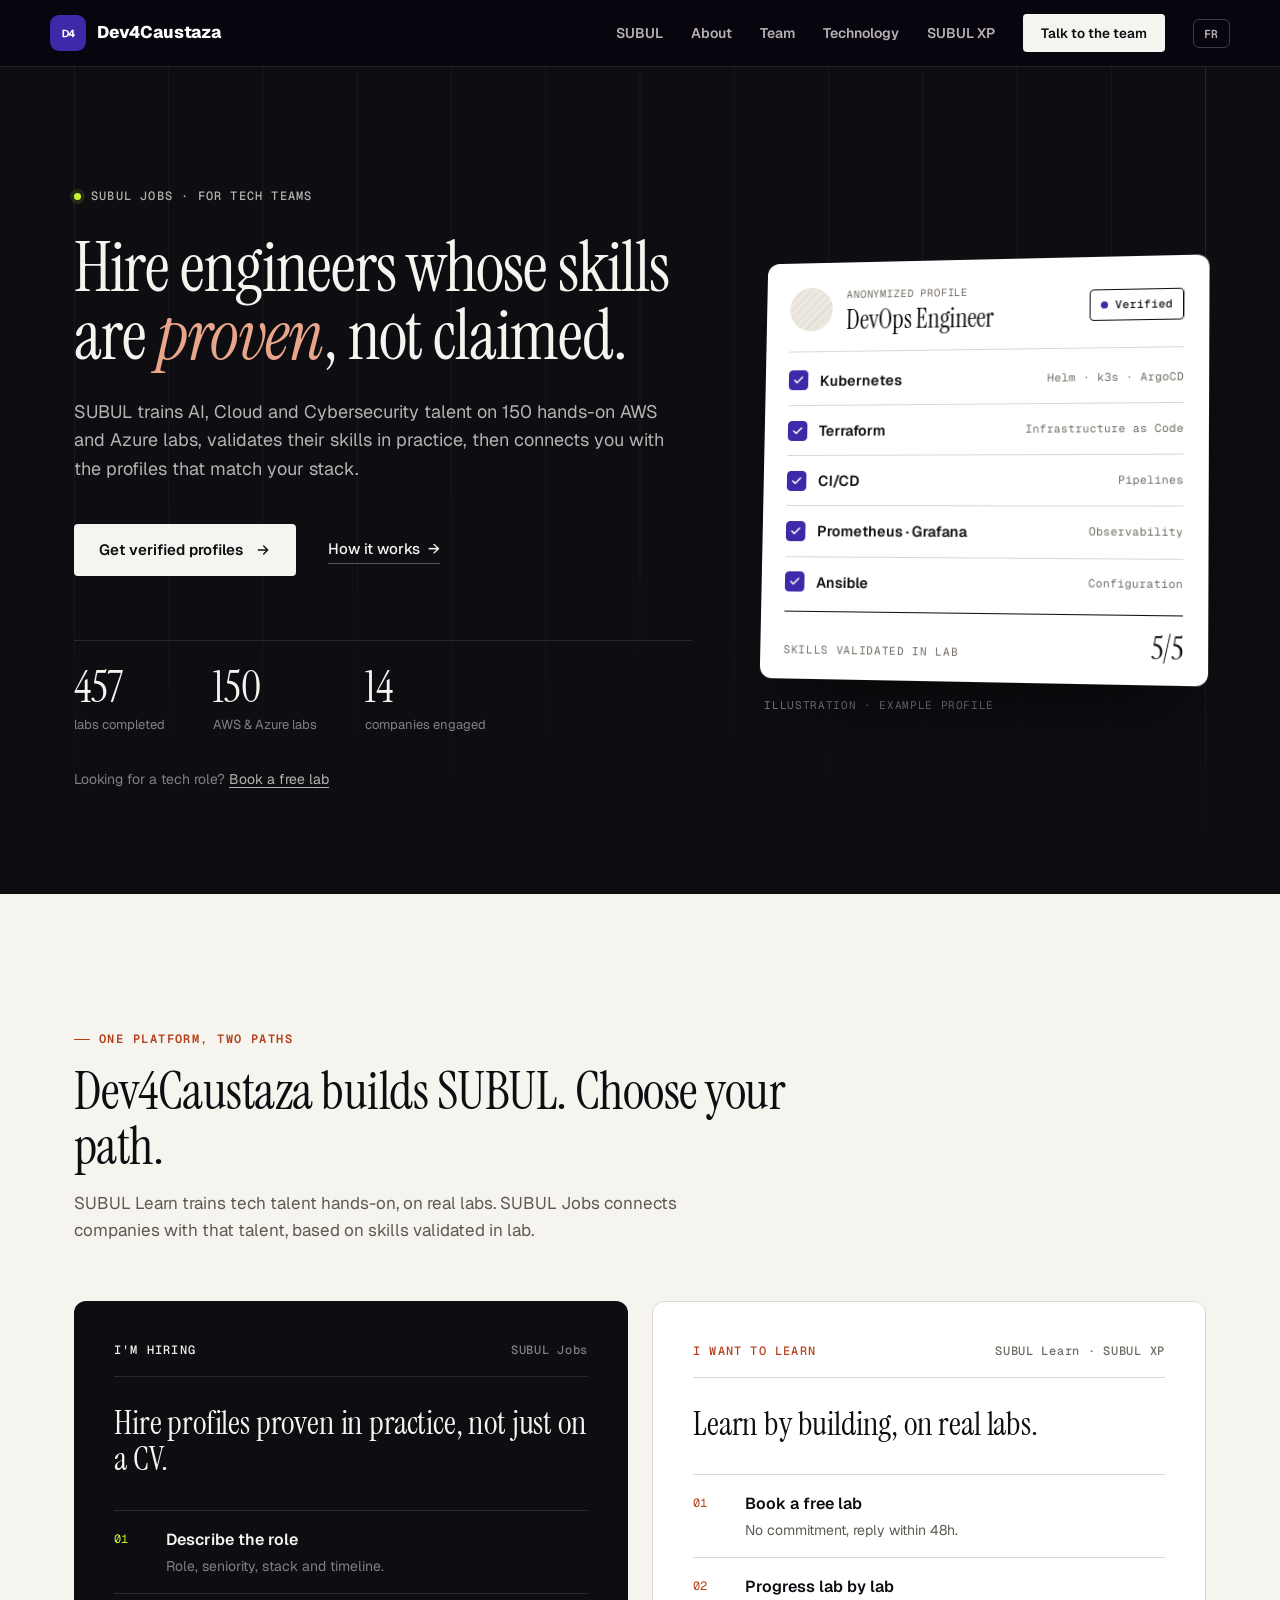
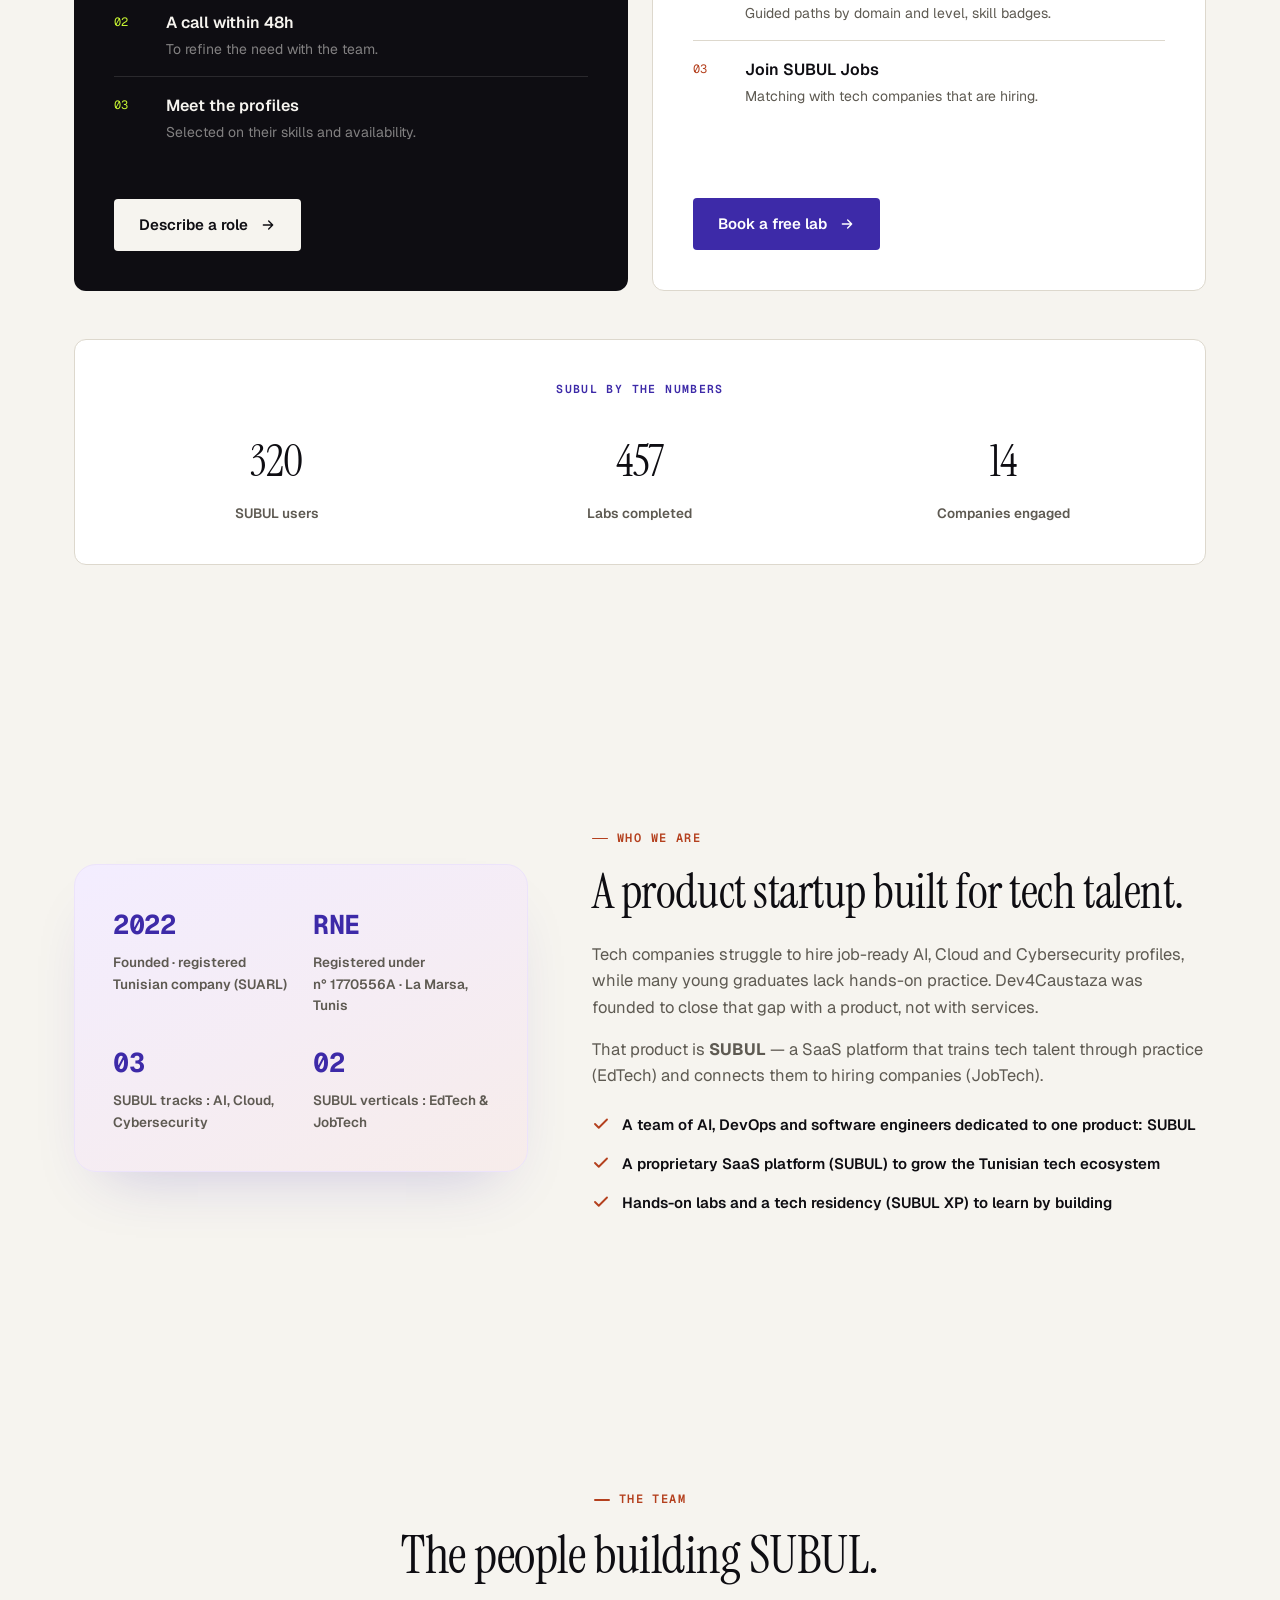
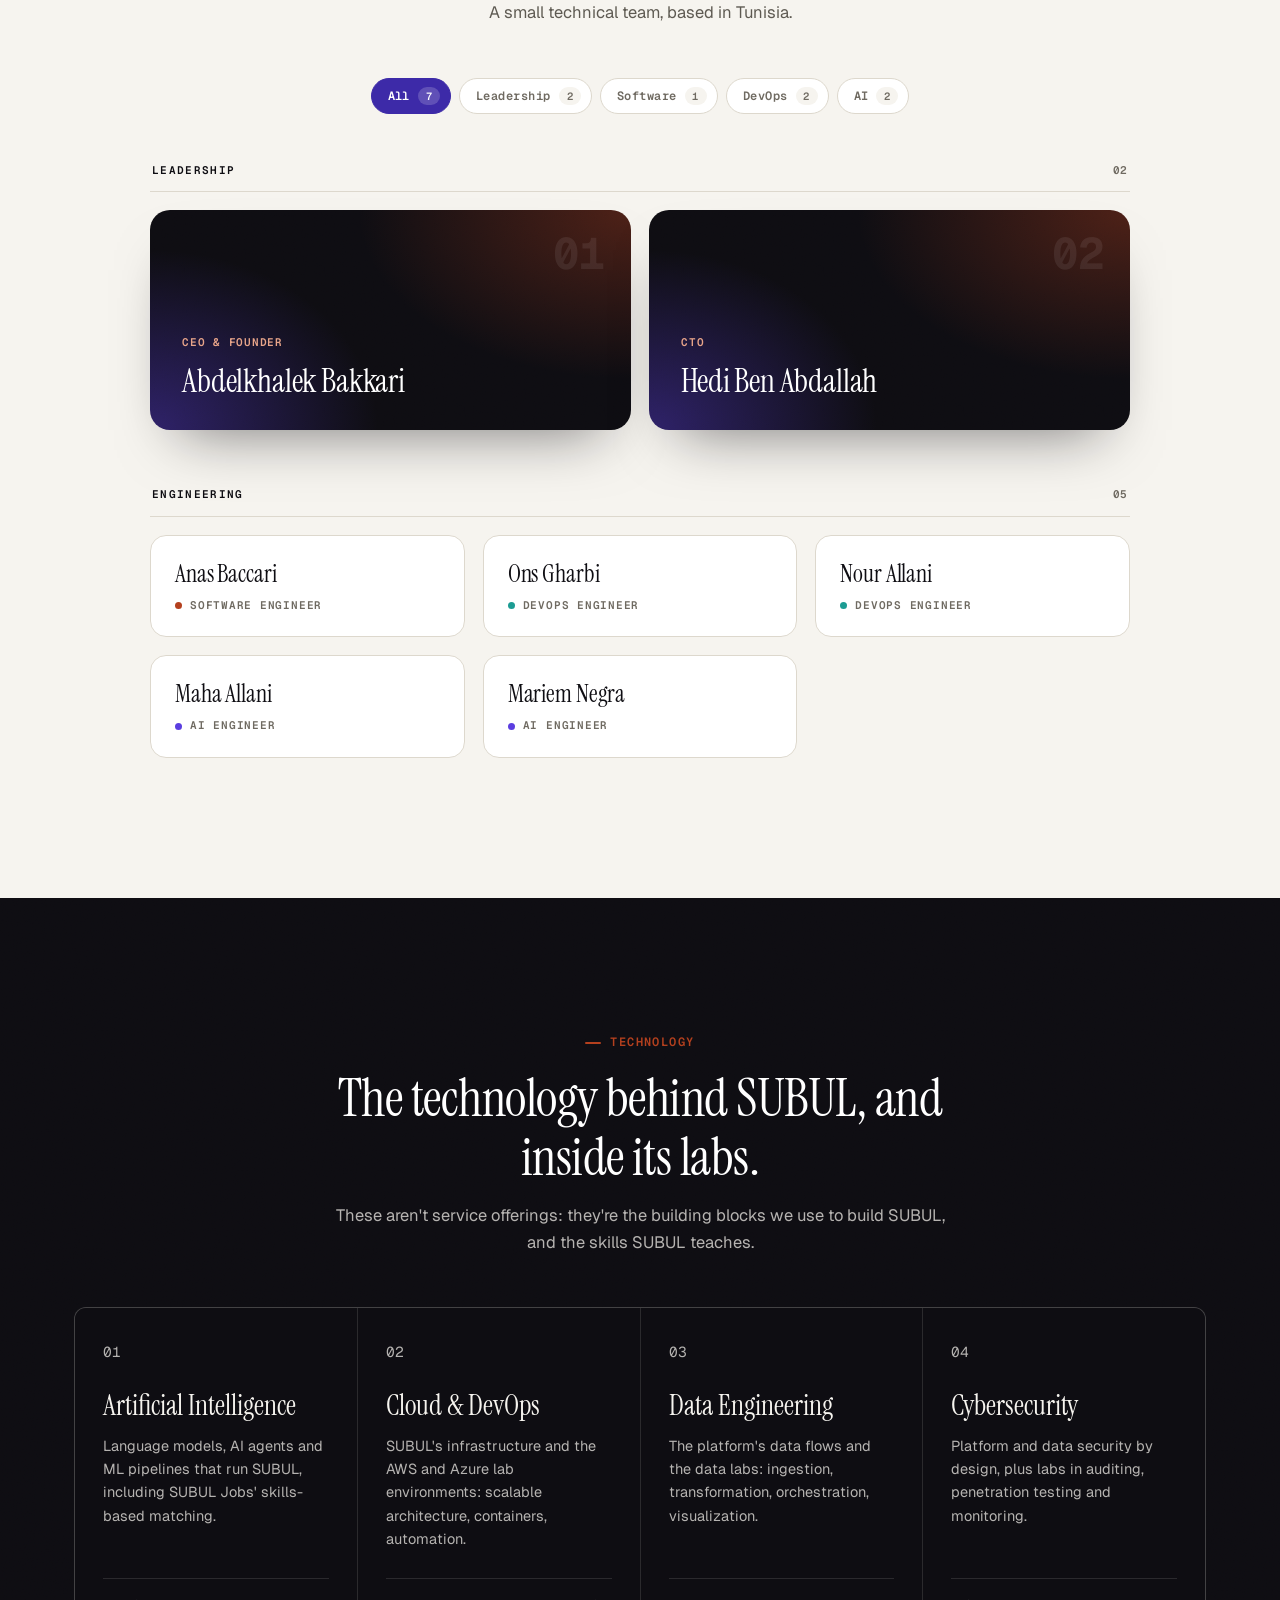
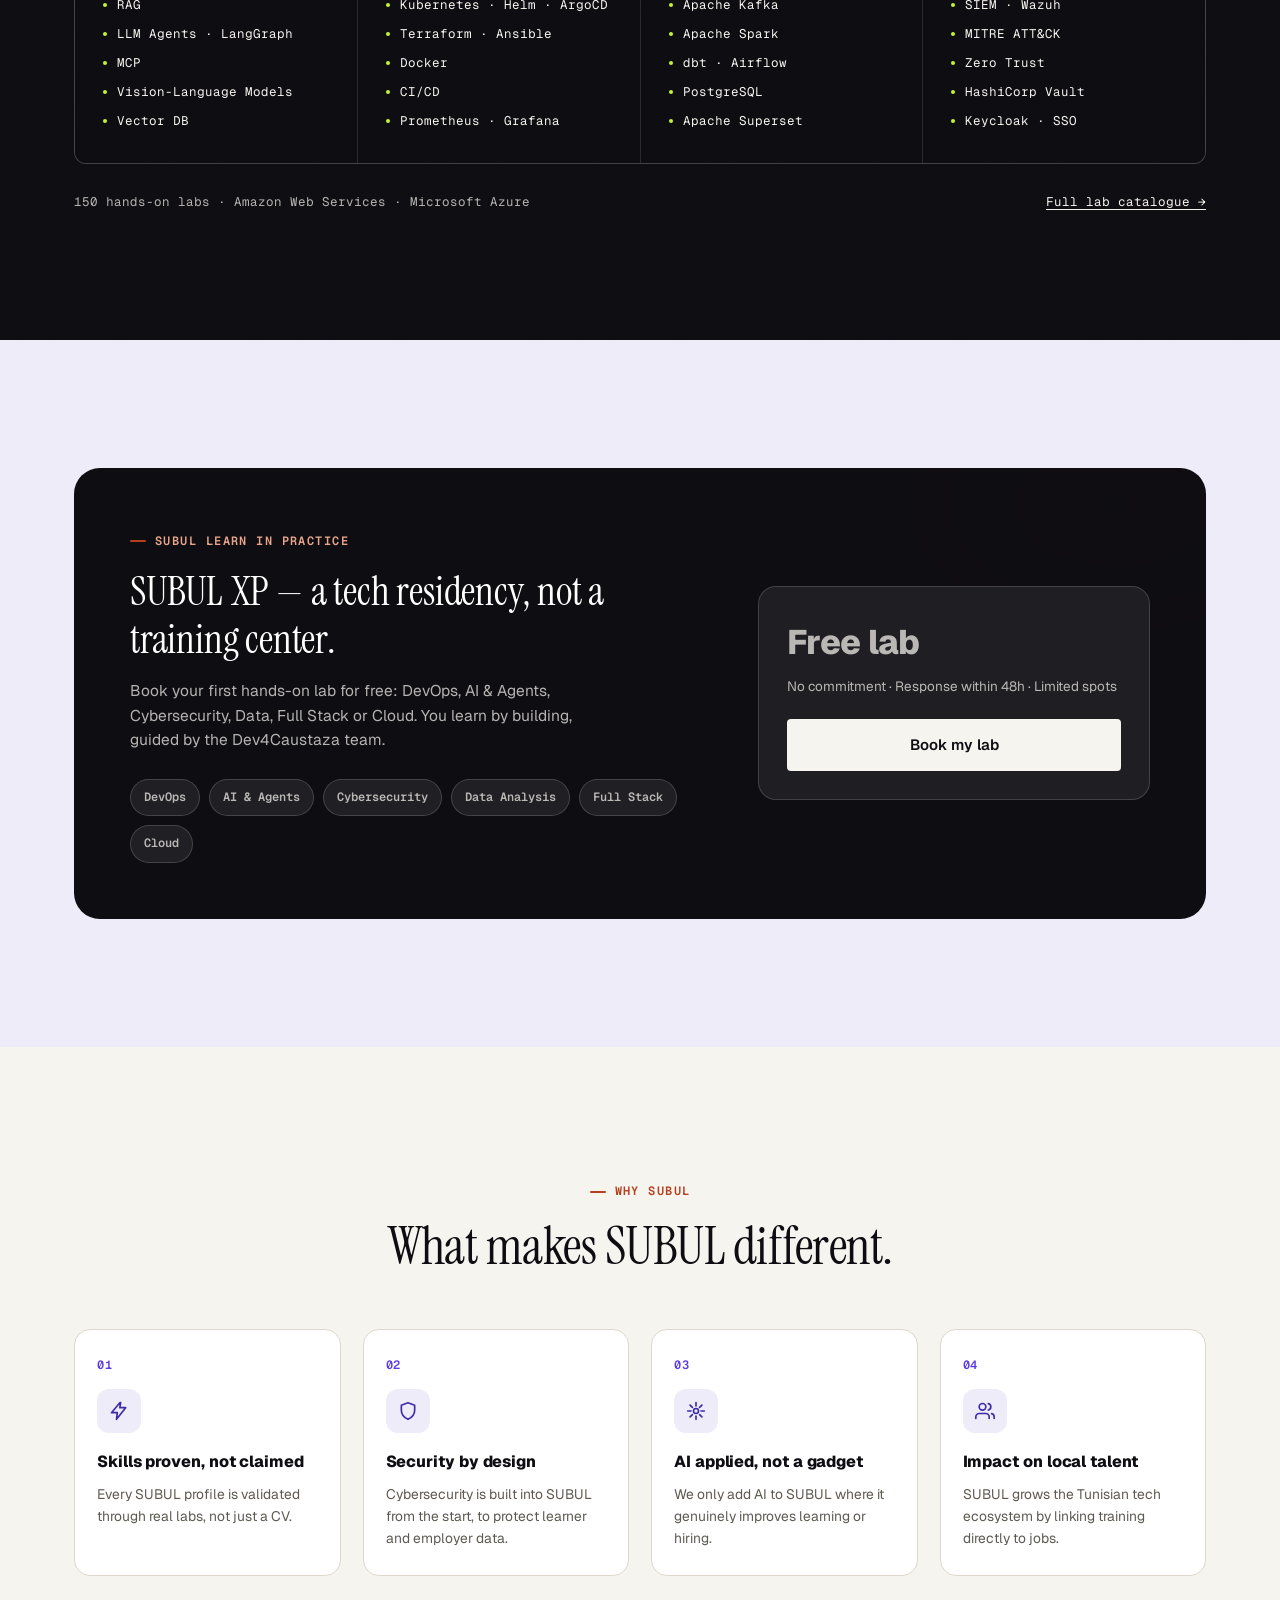
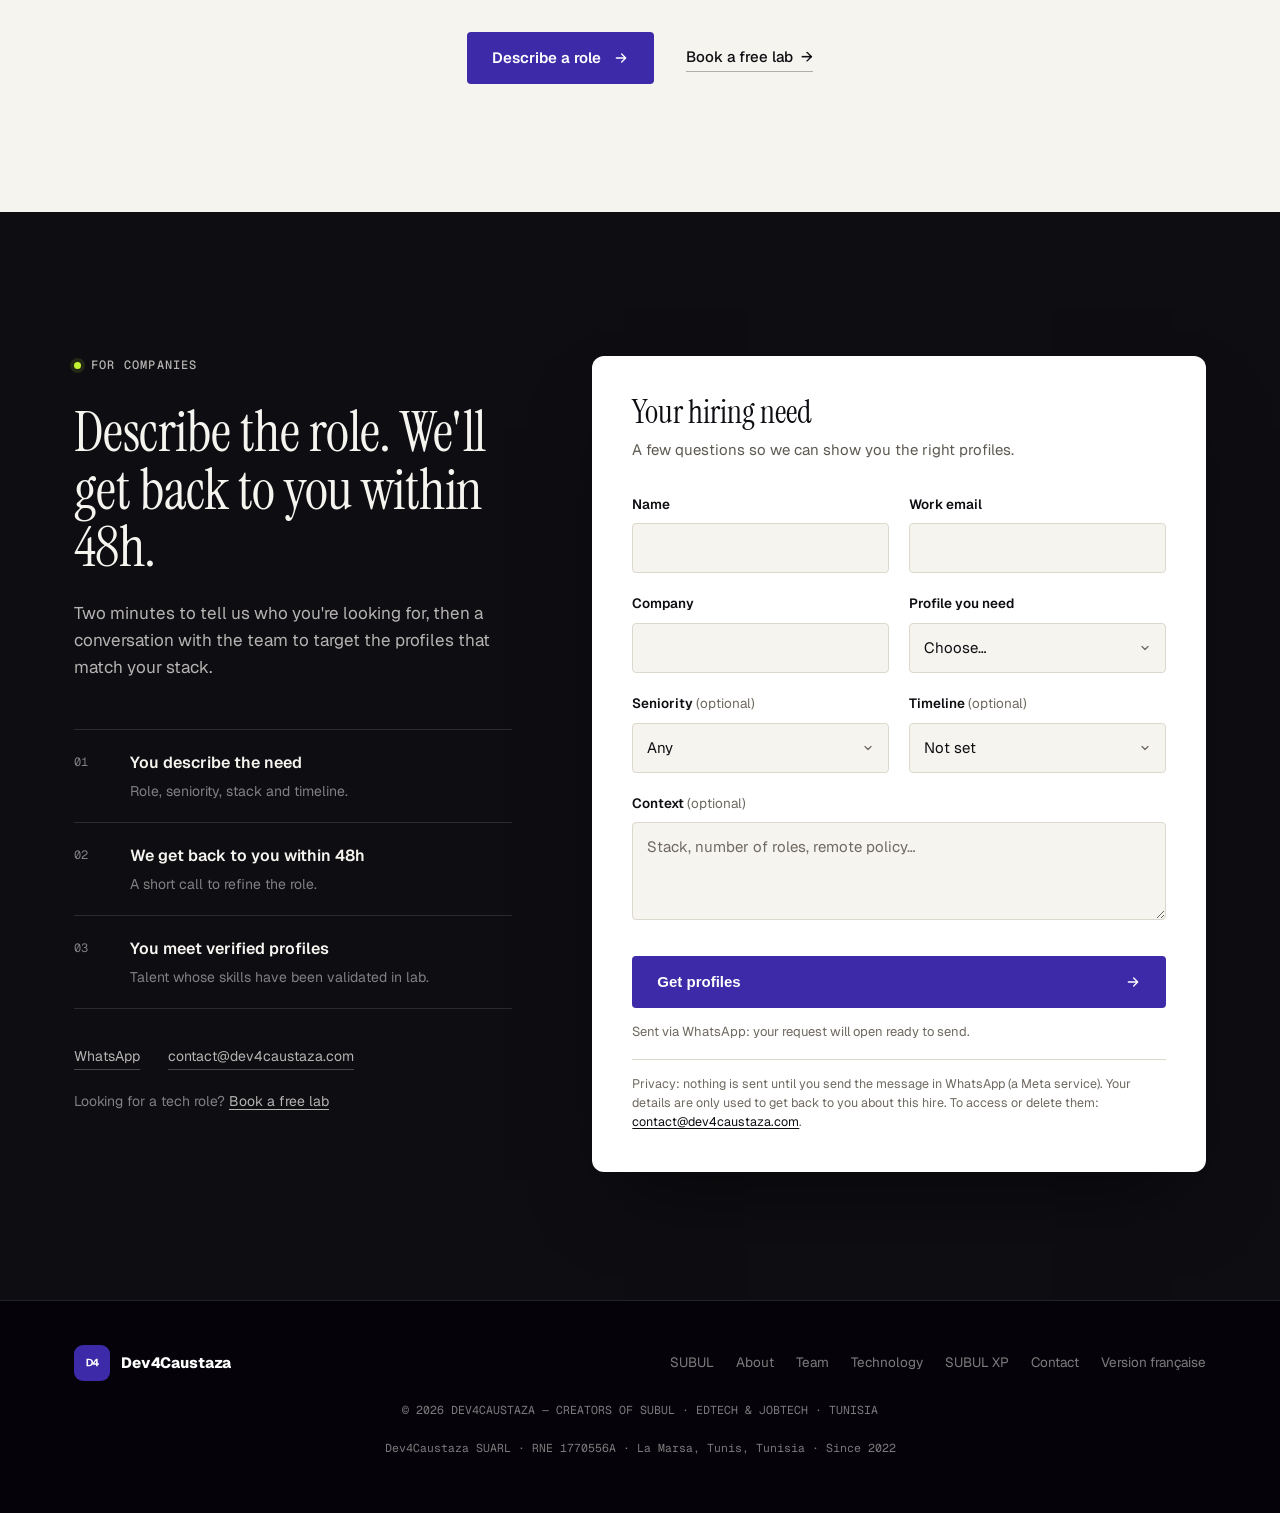
==== commit 9353bc26: "Separate the two audiences, add privacy notices, merge tech and stack Acts on an external UX review:" ====
--- a/en/index.html
+++ b/en/index.html
@@ -123,15 +123,13 @@
   [data-reveal]{ opacity:0; transform:translateY(22px); transition:opacity .7s cubic-bezier(.16,1,.3,1), transform .7s cubic-bezier(.16,1,.3,1); }
   [data-reveal].in{ opacity:1; transform:none; }
   @media (prefers-reduced-motion:reduce){ [data-reveal]{ opacity:1; transform:none; } }
-  .service-grid > [data-reveal]:nth-child(2){ transition-delay:.08s; }
-  .service-grid > [data-reveal]:nth-child(3){ transition-delay:.16s; }
-  .stack-grid > [data-reveal]:nth-child(2){ transition-delay:.06s; }
-  .stack-grid > [data-reveal]:nth-child(3){ transition-delay:.12s; }
-  .stack-grid > [data-reveal]:nth-child(4){ transition-delay:.18s; }
+  .tech-grid > [data-reveal]:nth-child(2){ transition-delay:.06s; }
+  .tech-grid > [data-reveal]:nth-child(3){ transition-delay:.12s; }
+  .tech-grid > [data-reveal]:nth-child(4){ transition-delay:.18s; }
   .why-grid > [data-reveal]:nth-child(2){ transition-delay:.06s; }
   .why-grid > [data-reveal]:nth-child(3){ transition-delay:.12s; }
   .why-grid > [data-reveal]:nth-child(4){ transition-delay:.18s; }
-  .subul-grid > [data-reveal]:nth-child(2){ transition-delay:.08s; }
+  .paths-grid > [data-reveal]:nth-child(2){ transition-delay:.08s; }
 
   /* ---------------- NAV ---------------- */
   header{
@@ -228,6 +226,7 @@
     border-bottom:1px solid rgba(246,244,239,.32); padding-bottom:2px; transition:border-color .24s;
   }
   .text-link:hover{ border-color:currentColor; }
+  .text-link-ink{ color:var(--title); border-color:rgba(14,13,18,.3); }
 
   /* ---------------- HERO ---------------- */
   .kicker{
@@ -310,8 +309,8 @@
   .sec-head{ max-width:640px; margin:0 auto 52px; text-align:center; }
   .sec-head h2{ font-family:var(--serif); font-size:clamp(34px,4.2vw,52px); font-weight:500; letter-spacing:-.01em; line-height:1.15; margin:16px 0 14px; }
   .sec-head p{ color:var(--body); font-size:16.5px; margin:0; }
-  section.on-dark .sec-head h2{ color:#fff; }
-  section.on-dark .sec-head p{ color:var(--ink-soft); }
+  .sec-head.on-dark h2{ color:#fff; }
+  .sec-head.on-dark p{ color:var(--ink-soft); }
 
   /* ---------------- ABOUT ---------------- */
   .about{ padding:128px 0; background:var(--paper); }
@@ -419,111 +418,79 @@
   }
   @media (max-width:480px){ .team-grid{ grid-template-columns:1fr; } }
 
-  /* ---------------- SERVICES ---------------- */
+  /* ---------------- TECHNOLOGY ---------------- */
   .services{ padding:128px 0; background:var(--bg); color:#fff; }
-  .service-grid{ display:grid; grid-template-columns:repeat(3,1fr); gap:24px; position:relative; }
-  @media (max-width:900px){ .service-grid{ grid-template-columns:1fr; } }
-  .service-grid::before{
-    content:""; position:absolute; top:80px; left:6%; right:6%; height:1px;
-    background:linear-gradient(90deg, transparent, rgba(255,255,255,.16), transparent);
-    z-index:0;
-  }
-  @media (max-width:900px){ .service-grid::before{ display:none; } }
-  .service-card{
-    position:relative; z-index:1;
-    background:rgba(255,255,255,.045); border:1px solid rgba(255,255,255,.1);
-    border-radius:20px; padding:32px; overflow:hidden;
-    transition:border-color .2s, transform .25s cubic-bezier(.16,1,.3,1), background .2s, box-shadow .3s;
-  }
-  .service-card:hover{ border-color:rgba(255,255,255,.28); background:rgba(255,255,255,.075); transform:translateY(-6px); box-shadow:0 24px 50px -20px rgba(0,0,0,.5); }
-  .service-index{
-    position:absolute; top:14px; right:20px; font-family:var(--mono); font-size:44px; font-weight:700;
-    color:rgba(255,255,255,.07); letter-spacing:-.02em; line-height:1;
-  }
-  .service-icon{
-    width:54px; height:54px; border-radius:14px; display:flex; align-items:center; justify-content:center;
-    margin-bottom:22px; box-shadow:0 10px 26px -10px rgba(0,0,0,.5);
-  }
-  .service-card:nth-child(1) .service-icon{ background:linear-gradient(135deg,#5B3EE0,#3D2AA8); }
-  .service-card:nth-child(2) .service-icon{ background:linear-gradient(135deg,#1C9C93,#0369A1); }
-  .service-card:nth-child(3) .service-icon{ background:linear-gradient(135deg,#B4401E,#5A1F0E); }
-  .service-card h3{ font-size:19.5px; font-weight:800; margin:0 0 11px; letter-spacing:-.01em; }
-  .service-card p{ color:var(--ink-soft); font-size:14.5px; margin:0 0 20px; }
-  .service-tags{ display:flex; flex-wrap:wrap; gap:8px; }
-  .service-tags span{
-    font-family:var(--mono); font-size:11px; font-weight:600; padding:6px 10px; border-radius:999px;
-    background:rgba(255,255,255,.07); border:1px solid rgba(255,255,255,.1); color:var(--ink-soft);
-  }
-
-  /* ---------------- STACK ---------------- */
-  .stack{ padding:128px 0; background:#F5F2ED; }
-  .stack-providers{ display:flex; justify-content:center; gap:16px; flex-wrap:wrap; margin:0 0 48px; }
-  .stack-provider{
-    font-family:var(--mono); font-size:14px; font-weight:700; letter-spacing:.02em;
-    padding:12px 24px; border-radius:999px; color:var(--purple-dk);
-    background:var(--purple-lt); border:1px solid #ECE3FB;
-  }
-  .stack-grid{ display:grid; grid-template-columns:repeat(4,1fr); gap:20px; }
-  @media (max-width:900px){ .stack-grid{ grid-template-columns:1fr 1fr; } }
-  @media (max-width:560px){ .stack-grid{ grid-template-columns:1fr; } }
-  .stack-group{ padding:26px 22px; border-radius:16px; background:#fff; border:1px solid var(--line); transition:border-color .2s, box-shadow .2s, transform .2s; }
-  .stack-group:hover{ border-color:#DED2FA; box-shadow:0 20px 40px -24px rgba(61,42,168,.25); transform:translateY(-4px); }
-  .stack-group h3{ font-size:15px; font-weight:800; margin:0 0 16px; letter-spacing:-.005em; }
-  .stack-group .service-tags span{
-    background:var(--purple-lt); border:1px solid #ECE3FB; color:var(--purple-dk);
-  }
-  .stack-source{ text-align:center; margin:40px 0 0; font-family:var(--mono); font-size:12.5px; color:var(--label); }
-  .stack-source a{ color:var(--purple-dk); font-weight:700; text-decoration:underline; }
-
-  /* ---------------- SUBUL PRODUCT ---------------- */
-  .subul{ padding:128px 0; background:var(--paper); }
-  .subul-head{ display:grid; grid-template-columns:1fr auto; gap:24px; align-items:end; margin-bottom:48px; }
-  @media (max-width:700px){ .subul-head{ grid-template-columns:1fr; } }
-  .subul-head h2{ font-family:var(--serif); font-size:clamp(34px,4.2vw,52px); font-weight:500; letter-spacing:-.01em; line-height:1.18; margin:16px 0 14px; }
-  .subul-head p{ color:var(--body); font-size:16.5px; max-width:560px; margin:0; }
-
-  .subul-grid{ display:grid; grid-template-columns:1fr 1fr; gap:26px; }
-  @media (max-width:800px){ .subul-grid{ grid-template-columns:1fr; } }
-  .subul-card{
-    border-radius:22px; padding:38px; color:#fff; position:relative; overflow:hidden;
-    box-shadow:0 34px 60px -28px rgba(0,0,0,.4);
-  }
-  .subul-card::after{
-    content:""; position:absolute; inset:0; opacity:.5; pointer-events:none;
-    background-image:radial-gradient(rgba(255,255,255,.10) 1px, transparent 1px);
-    background-size:18px 18px;
-    mask-image:radial-gradient(340px 260px at 100% 0%, #000, transparent 70%);
-  }
-  .subul-card.learn{ background:linear-gradient(150deg,#3D2AA8,#1B0F38 72%); }
-  .subul-card.jobs{ background:linear-gradient(150deg,#8F3217,#2B0E06 72%); }
-  .subul-card > *{ position:relative; z-index:1; }
-  .subul-card .tag{
-    display:inline-block; font-family:var(--mono); font-size:11px; font-weight:600; letter-spacing:.06em; text-transform:uppercase;
-    padding:6px 12px; border-radius:999px; background:rgba(255,255,255,.14); margin-bottom:18px;
-  }
-  .subul-card h3{ font-size:23px; font-weight:800; margin:0 0 10px; letter-spacing:-.01em; }
-  .subul-card p{ color:rgba(255,255,255,.82); font-size:14.5px; margin:0 0 22px; }
-  .subul-card ul{ list-style:none; margin:0 0 26px; padding:0; display:grid; gap:11px; }
-  .subul-card li{ display:flex; gap:10px; font-size:13.8px; color:rgba(255,255,255,.92); font-weight:600; }
-  .subul-card li svg{ flex:none; margin-top:2px; }
-  .subul-card a.btn{ padding:12px 20px; font-size:13.5px; }
-  .subul-card.learn a.btn{ background:#fff; color:var(--purple-dk); box-shadow:none; }
-  .subul-card.jobs a.btn{ background:#fff; color:#8F3217; box-shadow:none; }
+  .tech-grid{
+    display:grid; grid-template-columns:repeat(4,1fr); gap:1px;
+    background:var(--line-dk); border:1px solid var(--line-dk); border-radius:12px; overflow:hidden;
+  }
+  @media (max-width:960px){ .tech-grid{ grid-template-columns:1fr 1fr; } }
+  @media (max-width:560px){ .tech-grid{ grid-template-columns:1fr; } }
+  .tech-col{ display:flex; flex-direction:column; padding:32px 28px; background:var(--bg); }
+  .tech-index{ margin:0 0 36px; font-family:var(--mono); font-size:12px; color:var(--ink-faint); }
+  .tech-col h3{ margin:0 0 12px; font-family:var(--serif); font-weight:400; font-size:28px; line-height:1.1; color:var(--paper); }
+  .tech-col p{ margin:0 0 28px; font-size:14.5px; color:var(--ink-soft); }
+  .tech-tools{
+    list-style:none; margin:auto 0 0; padding:16px 0 0; border-top:1px solid var(--line-dk);
+    display:grid; gap:9px; font-family:var(--mono); font-size:12.5px; color:var(--paper);
+  }
+  .tech-tools li{ display:flex; align-items:center; gap:10px; }
+  .tech-tools li::before{ content:""; flex:none; width:4px; height:4px; border-radius:50%; background:var(--signal); }
+  .tech-foot{
+    display:flex; flex-wrap:wrap; justify-content:space-between; gap:12px 24px; margin:28px 0 0;
+    font-family:var(--mono); font-size:12.5px; color:var(--ink-soft);
+  }
+  .tech-foot a{ color:var(--paper); text-underline-offset:3px; }
+
+  /* ---------------- SUBUL: TWO PATHS ---------------- */
+  .paths{ padding:128px 0; background:var(--paper); }
+  .paths-head{ max-width:760px; margin:0 0 56px; }
+  .paths-head h2{ margin:16px 0; font-family:var(--serif); font-weight:400; font-size:clamp(34px,4.2vw,52px); line-height:1.05; letter-spacing:-.01em; }
+  .paths-head p{ margin:0; max-width:62ch; font-size:17px; color:var(--body); }
+  .paths-grid{ display:grid; grid-template-columns:1fr 1fr; gap:24px; }
+  @media (max-width:860px){ .paths-grid{ grid-template-columns:1fr; } }
+  .path{ display:flex; flex-direction:column; padding:40px; border-radius:12px; }
+  .path-hire{ background:var(--bg); color:var(--paper); }
+  .path-learn{ background:var(--card); color:var(--title); border:1px solid var(--line); }
+  .path-tag{
+    display:flex; justify-content:space-between; align-items:baseline; gap:16px;
+    margin:0 0 28px; padding:0 0 16px; border-bottom:1px solid var(--line-dk);
+    font-family:var(--mono); font-size:12px; font-weight:500; letter-spacing:.1em; text-transform:uppercase;
+  }
+  .path-tag span + span{ letter-spacing:.06em; text-transform:none; }
+  .path-hire .path-tag span + span{ color:var(--ink-faint); }
+  .path-learn .path-tag{ border-color:var(--line); color:var(--clay); }
+  .path-learn .path-tag span + span{ color:var(--label); }
+  .path h3{ margin:0 0 32px; font-family:var(--serif); font-weight:400; font-size:clamp(28px,2.6vw,36px); line-height:1.1; letter-spacing:-.005em; }
+  .path-steps{ list-style:none; margin:0 0 40px; padding:0; counter-reset:step; }
+  .path-steps li{
+    display:grid; grid-template-columns:40px 1fr; gap:2px 12px; padding:16px 0;
+    border-top:1px solid var(--line-dk); counter-increment:step;
+  }
+  .path-steps li::before{ content:"0" counter(step); grid-row:span 2; padding-top:3px; font-family:var(--mono); font-size:12px; }
+  .path-steps strong{ font-size:16px; font-weight:600; }
+  .path-steps span{ font-size:14px; }
+  .path-hire .path-steps li::before{ color:var(--signal); }
+  .path-hire .path-steps span{ color:var(--ink-faint); }
+  .path-learn .path-steps li{ border-color:var(--line); }
+  .path-learn .path-steps li::before{ color:var(--clay); }
+  .path-learn .path-steps span{ color:var(--body); }
+  .path .btn{ margin-top:auto; align-self:flex-start; }
+  @media (max-width:560px){ .path{ padding:28px 22px; } }
 
   .traction{
-    margin-top:48px; padding:40px 32px; border-radius:22px;
-    background:linear-gradient(155deg,#F8F5FF,#FBF0E9 130%); border:1px solid #ECE3FB;
-    box-shadow:0 30px 60px -34px rgba(61,42,168,.25);
+    margin-top:48px; padding:40px 32px; border-radius:12px;
+    background:var(--card); border:1px solid var(--line);
   }
   .traction-label{
     display:block; text-align:center; font-family:var(--mono); font-size:11.5px; font-weight:600;
-    letter-spacing:.12em; text-transform:uppercase; color:var(--purple); margin:0 0 28px;
+    letter-spacing:.12em; text-transform:uppercase; color:var(--purple-dk); margin:0 0 28px;
   }
   .traction-row{ display:grid; grid-template-columns:repeat(3,1fr); gap:24px; text-align:center; }
   @media (max-width:600px){ .traction-row{ grid-template-columns:1fr; gap:28px; } }
   .traction-stat h3{
-    font-family:var(--serif); font-size:38px; font-weight:500; letter-spacing:-.01em; margin:0 0 6px;
-    color:var(--purple-dk);
+    font-family:var(--serif); font-size:44px; font-weight:400; letter-spacing:-.01em; margin:0 0 6px;
+    color:var(--title); font-variant-numeric:tabular-nums;
   }
   .traction-stat p{ margin:0; font-size:13.5px; color:var(--body); font-weight:600; }
 
@@ -567,6 +534,8 @@
   }
   .why-card h3{ font-size:16px; font-weight:800; margin:0 0 8px; letter-spacing:-.005em; }
   .why-card p{ font-size:13.8px; color:var(--body); margin:0; }
+
+  .why-cta{ display:flex; flex-wrap:wrap; justify-content:center; align-items:center; gap:20px 32px; margin-top:56px; }
 
   /* ---------------- CONTACT ---------------- */
   .contact{ padding:144px 0 128px; background:var(--bg); color:var(--paper); }
@@ -612,6 +581,9 @@
   .lead-panel .btn-block{ margin-top:28px; }
   .lead-hint{ margin:14px 0 0; font-size:13px; color:var(--label); }
   .lead-hint.is-error{ color:var(--clay-dk); }
+  .lead-hint:empty{ display:none; }
+  .lead-privacy{ margin:16px 0 0; padding:14px 0 0; border-top:1px solid var(--line); font-size:12.5px; line-height:1.55; color:var(--label); }
+  .lead-privacy a{ color:var(--title); text-underline-offset:2px; }
   .lead-done-mark{ width:44px; height:44px; margin:0 0 24px; border-radius:50%; background:var(--purple-dk); display:grid; place-items:center; }
   .lead-done h3:focus{ outline:none; }
   .lead-done p{ margin:0 0 20px; max-width:44ch; font-size:16px; color:var(--body); }
@@ -625,11 +597,11 @@
   footer nav{ display:flex; gap:22px; flex-wrap:wrap; }
   footer nav a{ font-size:13.5px; color:var(--ink-faint); text-decoration:none; }
   footer nav a:hover{ color:#fff; }
-  .footer-fine{ font-family:var(--mono); font-size:11.5px; margin-top:20px; color:rgba(255,255,255,.3); text-align:center; }
+  .footer-fine{ font-family:var(--mono); font-size:11.5px; margin-top:20px; color:var(--ink-faint); text-align:center; }
 
   @media (max-width:640px){
     .hero{ padding:88px 0 72px; }
-    .about, .team, .services, .stack, .subul, .xp, .why{ padding:76px 0; }
+    .about, .team, .services, .paths, .xp, .why{ padding:76px 0; }
     .contact{ padding:76px 0 88px; }
   }
 
@@ -645,11 +617,10 @@
       <svg width="20" height="20" viewBox="0 0 24 24" fill="none" stroke-width="2" stroke-linecap="round"><path d="M3 6h18M3 12h18M3 18h18"/></svg>
     </button>
     <ul class="nav-links" id="navLinks">
+      <li><a href="#subul">SUBUL</a></li>
       <li><a href="#about">About</a></li>
       <li><a href="#team">Team</a></li>
-      <li><a href="#subul">SUBUL</a></li>
       <li><a href="#tech">Technology</a></li>
-      <li><a href="#stack">Stack</a></li>
       <li><a href="#xp">SUBUL XP</a></li>
       <li><a href="#contact" class="nav-cta">Talk to the team</a></li>
       <li><a href="../index.html" class="lang-switch">FR</a></li>
@@ -702,6 +673,47 @@
     </div>
   </section>
 
+  <!-- ============ SUBUL: TWO PATHS ============ -->
+  <section class="paths" id="subul">
+    <div class="container">
+      <div class="paths-head" data-reveal>
+        <span class="eyebrow">One platform, two paths</span>
+        <h2>Dev4Caustaza builds SUBUL. Choose your path.</h2>
+        <p>SUBUL Learn trains tech talent hands-on, on real labs. SUBUL Jobs connects companies with that talent, based on skills validated in lab.</p>
+      </div>
+      <div class="paths-grid">
+        <article class="path path-hire" data-reveal>
+          <p class="path-tag"><span>I'm hiring</span><span>SUBUL Jobs</span></p>
+          <h3>Hire profiles proven in practice, not just on a CV.</h3>
+          <ol class="path-steps">
+            <li><strong>Describe the role</strong><span>Role, seniority, stack and timeline.</span></li>
+            <li><strong>A call within 48h</strong><span>To refine the need with the team.</span></li>
+            <li><strong>Meet the profiles</strong><span>Selected on their skills and availability.</span></li>
+          </ol>
+          <a href="#contact" class="btn btn-light">Describe a role<svg class="btn-arrow" width="16" height="16" viewBox="0 0 24 24" fill="none" stroke="currentColor" stroke-width="2" stroke-linecap="round" stroke-linejoin="round" aria-hidden="true"><path d="M5 12h14M13 6l6 6-6 6"/></svg></a>
+        </article>
+        <article class="path path-learn" data-reveal>
+          <p class="path-tag"><span>I want to learn</span><span>SUBUL Learn · SUBUL XP</span></p>
+          <h3>Learn by building, on real labs.</h3>
+          <ol class="path-steps">
+            <li><strong>Book a free lab</strong><span>No commitment, reply within 48h.</span></li>
+            <li><strong>Progress lab by lab</strong><span>Guided paths by domain and level, skill badges.</span></li>
+            <li><strong>Join SUBUL Jobs</strong><span>Matching with tech companies that are hiring.</span></li>
+          </ol>
+          <a href="lab.html" class="btn btn-primary">Book a free lab<svg class="btn-arrow" width="16" height="16" viewBox="0 0 24 24" fill="none" stroke="currentColor" stroke-width="2" stroke-linecap="round" stroke-linejoin="round" aria-hidden="true"><path d="M5 12h14M13 6l6 6-6 6"/></svg></a>
+        </article>
+      </div>
+      <div class="traction" data-reveal>
+        <span class="traction-label">SUBUL by the numbers</span>
+        <div class="traction-row">
+          <div class="traction-stat"><h3>320</h3><p>SUBUL users</p></div>
+          <div class="traction-stat"><h3>457</h3><p>Labs completed</p></div>
+          <div class="traction-stat"><h3>14</h3><p>Companies engaged</p></div>
+        </div>
+      </div>
+    </div>
+  </section>
+
   <!-- ============ ABOUT ============ -->
   <section class="about" id="about">
     <div class="container about-grid">
@@ -775,122 +787,41 @@
     </div>
   </section>
 
-  <!-- ============ SUBUL ============ -->
-  <section class="subul" id="subul">
-    <div class="container">
-      <div class="subul-head" data-reveal>
-        <div>
-          <span class="eyebrow" style="color:var(--clay);">Our product</span>
-          <h2>SUBUL — our SaaS platform, built and owned end-to-end.</h2>
-          <p>Dev4Caustaza is a product company&nbsp;: SUBUL is the software we build and own, not a service delivered to a client. One platform to build in-demand tech skills, then connect directly with the companies that are hiring.</p>
-        </div>
-      </div>
-      <div class="subul-grid">
-        <div class="subul-card learn" data-reveal>
-          <span class="tag">SUBUL · EdTech</span>
-          <h3>SUBUL Learn</h3>
-          <p>Hands-on, certified learning paths in AI, Cloud and Cybersecurity, designed to take you from beginner to employable, fast.</p>
-          <ul>
-            <li><svg width="16" height="16" viewBox="0 0 24 24" fill="none" stroke="#fff" stroke-width="2.5" stroke-linecap="round" stroke-linejoin="round"><path d="M20 6 9 17l-5-5"/></svg>Guided paths by domain and level</li>
-            <li><svg width="16" height="16" viewBox="0 0 24 24" fill="none" stroke="#fff" stroke-width="2.5" stroke-linecap="round" stroke-linejoin="round"><path d="M20 6 9 17l-5-5"/></svg>Hands-on labs on real-world cases</li>
-            <li><svg width="16" height="16" viewBox="0 0 24 24" fill="none" stroke="#fff" stroke-width="2.5" stroke-linecap="round" stroke-linejoin="round"><path d="M20 6 9 17l-5-5"/></svg>Progress tracking and skill badges</li>
-          </ul>
-          <a href="#xp" class="btn">See SUBUL XP labs</a>
-        </div>
-        <div class="subul-card jobs" data-reveal>
-          <span class="tag">SUBUL · JobTech</span>
-          <h3>SUBUL Jobs</h3>
-          <p>Smart matching between talent trained on SUBUL Learn and tech companies looking for operational profiles.</p>
-          <ul>
-            <li><svg width="16" height="16" viewBox="0 0 24 24" fill="none" stroke="#fff" stroke-width="2.5" stroke-linecap="round" stroke-linejoin="round"><path d="M20 6 9 17l-5-5"/></svg>Profiles verified by practice, not just a CV</li>
-            <li><svg width="16" height="16" viewBox="0 0 24 24" fill="none" stroke="#fff" stroke-width="2.5" stroke-linecap="round" stroke-linejoin="round"><path d="M20 6 9 17l-5-5"/></svg>Matching by skills and availability</li>
-            <li><svg width="16" height="16" viewBox="0 0 24 24" fill="none" stroke="#fff" stroke-width="2.5" stroke-linecap="round" stroke-linejoin="round"><path d="M20 6 9 17l-5-5"/></svg>A simplified hiring pipeline for companies</li>
-          </ul>
-          <a href="#contact" class="btn">Hire via SUBUL</a>
-        </div>
-      </div>
-      <div class="traction" data-reveal>
-        <span class="traction-label">SUBUL by the numbers</span>
-        <div class="traction-row">
-          <div class="traction-stat"><h3>320</h3><p>SUBUL users</p></div>
-          <div class="traction-stat"><h3>457</h3><p>Labs completed</p></div>
-          <div class="traction-stat"><h3>14</h3><p>Companies engaged</p></div>
-        </div>
-      </div>
-    </div>
-  </section>
-
   <!-- ============ TECHNOLOGY ============ -->
   <section class="services grain" id="tech">
     <div class="container">
       <div class="sec-head on-dark" data-reveal>
         <span class="eyebrow">Technology</span>
-        <h2>AI, Cloud and Cybersecurity at the core of SUBUL.</h2>
-        <p>These are not service offerings: they are the building blocks we use to build SUBUL, and the skills SUBUL teaches.</p>
-      </div>
-      <div class="service-grid">
-        <div class="service-card" data-reveal>
-          <span class="service-index">01</span>
-          <div class="service-icon">
-            <svg width="24" height="24" viewBox="0 0 24 24" fill="none" stroke="#fff" stroke-width="2" stroke-linecap="round" stroke-linejoin="round"><circle cx="12" cy="12" r="3"/><path d="M12 2v4M12 18v4M4.9 4.9l2.8 2.8M16.3 16.3l2.8 2.8M2 12h4M18 12h4M4.9 19.1l2.8-2.8M16.3 7.7l2.8-2.8"/></svg>
-          </div>
+        <h2>The technology behind SUBUL, and inside its labs.</h2>
+        <p>These aren't service offerings: they're the building blocks we use to build SUBUL, and the skills SUBUL teaches.</p>
+      </div>
+      <div class="tech-grid">
+        <div class="tech-col" data-reveal>
+          <p class="tech-index">01</p>
           <h3>Artificial Intelligence</h3>
-          <p>The language models, AI agents and data/ML pipelines that run SUBUL, including SUBUL Jobs' skills-based matching, optimized for GPU-accelerated compute.</p>
-          <div class="service-tags"><span>AI Agents</span><span>Matching</span><span>MLOps</span></div>
-        </div>
-        <div class="service-card" data-reveal>
-          <span class="service-index">02</span>
-          <div class="service-icon">
-            <svg width="24" height="24" viewBox="0 0 24 24" fill="none" stroke="#fff" stroke-width="2" stroke-linecap="round" stroke-linejoin="round"><path d="M17.5 19a4.5 4.5 0 0 0 0-9 6 6 0 0 0-11.4-2A5 5 0 0 0 5 18h12.5z"/></svg>
-          </div>
-          <h3>Cloud Computing</h3>
-          <p>SUBUL's infrastructure: scalable architecture, containerization and DevOps automation, plus the AWS and Azure lab environments our learners use.</p>
-          <div class="service-tags"><span>DevOps</span><span>Kubernetes</span><span>Infrastructure as Code</span></div>
-        </div>
-        <div class="service-card" data-reveal>
-          <span class="service-index">03</span>
-          <div class="service-icon">
-            <svg width="24" height="24" viewBox="0 0 24 24" fill="none" stroke="#fff" stroke-width="2" stroke-linecap="round" stroke-linejoin="round"><path d="M12 2 4 5v6c0 5 3.4 8.7 8 11 4.6-2.3 8-6 8-11V5l-8-3z"/></svg>
-          </div>
+          <p>Language models, AI agents and ML pipelines that run SUBUL, including SUBUL Jobs' skills-based matching.</p>
+          <ul class="tech-tools"><li>RAG</li><li>LLM Agents · LangGraph</li><li>MCP</li><li>Vision-Language Models</li><li>Vector DB</li></ul>
+        </div>
+        <div class="tech-col" data-reveal>
+          <p class="tech-index">02</p>
+          <h3>Cloud &amp; DevOps</h3>
+          <p>SUBUL's infrastructure and the AWS and Azure lab environments: scalable architecture, containers, automation.</p>
+          <ul class="tech-tools"><li>Kubernetes · Helm · ArgoCD</li><li>Terraform · Ansible</li><li>Docker</li><li>CI/CD</li><li>Prometheus · Grafana</li></ul>
+        </div>
+        <div class="tech-col" data-reveal>
+          <p class="tech-index">03</p>
+          <h3>Data Engineering</h3>
+          <p>The platform's data flows and the data labs: ingestion, transformation, orchestration, visualization.</p>
+          <ul class="tech-tools"><li>Apache Kafka</li><li>Apache Spark</li><li>dbt · Airflow</li><li>PostgreSQL</li><li>Apache Superset</li></ul>
+        </div>
+        <div class="tech-col" data-reveal>
+          <p class="tech-index">04</p>
           <h3>Cybersecurity</h3>
-          <p>Security by design for the platform and learner data, plus hands-on tracks in auditing, penetration testing and monitoring inside SUBUL Learn.</p>
-          <div class="service-tags"><span>Security by design</span><span>Pentest labs</span><span>SIEM</span></div>
-        </div>
-      </div>
-    </div>
-  </section>
-
-  <!-- ============ STACK ============ -->
-  <section class="stack" id="stack">
-    <div class="container">
-      <div class="sec-head" data-reveal>
-        <span class="eyebrow">Our tech stack</span>
-        <h2>The real tooling behind SUBUL Learn.</h2>
-        <p>150 hands-on labs, spanning AWS and Microsoft Azure — the same tooling we use to build SUBUL itself.</p>
-      </div>
-      <div class="stack-providers" data-reveal>
-        <span class="stack-provider">Amazon Web Services (AWS)</span>
-        <span class="stack-provider">Microsoft Azure</span>
-      </div>
-      <div class="stack-grid">
-        <div class="stack-group" data-reveal>
-          <h3>Artificial Intelligence</h3>
-          <div class="service-tags"><span>RAG</span><span>LLM Agents</span><span>LangGraph</span><span>CrewAI</span><span>MCP</span><span>Whisper</span><span>Vision-Language Models</span><span>Vector DB</span></div>
-        </div>
-        <div class="stack-group" data-reveal>
-          <h3>Cloud &amp; DevOps</h3>
-          <div class="service-tags"><span>Docker</span><span>Kubernetes (Helm, k3s, ArgoCD)</span><span>Terraform</span><span>Ansible</span><span>CI/CD</span><span>Grafana</span><span>Prometheus</span></div>
-        </div>
-        <div class="stack-group" data-reveal>
-          <h3>Data Engineering</h3>
-          <div class="service-tags"><span>Apache Kafka</span><span>Apache Spark</span><span>dbt</span><span>Airflow</span><span>PostgreSQL</span><span>Apache Superset</span></div>
-        </div>
-        <div class="stack-group" data-reveal>
-          <h3>Cybersecurity</h3>
-          <div class="service-tags"><span>SIEM (Wazuh)</span><span>MITRE ATT&amp;CK</span><span>Zero Trust</span><span>HashiCorp Vault</span><span>Keycloak / SSO</span></div>
-        </div>
-      </div>
-      <p class="stack-source">Full catalogue of all 150 labs&nbsp;: <a href="https://sujets.subul.uk" target="_blank" rel="noopener">sujets.subul.uk</a></p>
+          <p>Platform and data security by design, plus labs in auditing, penetration testing and monitoring.</p>
+          <ul class="tech-tools"><li>SIEM · Wazuh</li><li>MITRE ATT&amp;CK</li><li>Zero Trust</li><li>HashiCorp Vault</li><li>Keycloak · SSO</li></ul>
+        </div>
+      </div>
+      <p class="tech-foot"><span>150 hands-on labs · Amazon Web Services · Microsoft Azure</span><a href="https://sujets.subul.uk" target="_blank" rel="noopener">Full lab catalogue <span aria-hidden="true">→</span></a></p>
     </div>
   </section>
 
@@ -947,6 +878,10 @@
           <h3>Impact on local talent</h3>
           <p>SUBUL grows the Tunisian tech ecosystem by linking training directly to jobs.</p>
         </div>
+      </div>
+      <div class="why-cta" data-reveal>
+        <a href="#contact" class="btn btn-primary">Describe a role<svg class="btn-arrow" width="16" height="16" viewBox="0 0 24 24" fill="none" stroke="currentColor" stroke-width="2" stroke-linecap="round" stroke-linejoin="round" aria-hidden="true"><path d="M5 12h14M13 6l6 6-6 6"/></svg></a>
+        <a href="lab.html" class="text-link text-link-ink">Book a free lab <span aria-hidden="true">→</span></a>
       </div>
     </div>
   </section>
@@ -986,6 +921,7 @@
           </div>
           <button type="submit" class="btn btn-primary btn-block">Get profiles<svg class="btn-arrow" width="16" height="16" viewBox="0 0 24 24" fill="none" stroke="currentColor" stroke-width="2" stroke-linecap="round" stroke-linejoin="round" aria-hidden="true"><path d="M5 12h14M13 6l6 6-6 6"/></svg></button>
           <p class="lead-hint" id="cfHint" aria-live="polite"></p>
+          <p class="lead-privacy" id="cfPrivacy"></p>
         </form>
         <div class="lead-done" id="cfDone" hidden>
           <div class="lead-done-mark"><svg width="20" height="20" viewBox="0 0 24 24" fill="none" stroke="#fff" stroke-width="3" stroke-linecap="round" stroke-linejoin="round" aria-hidden="true"><path d="M20 6 9 17l-5-5"/></svg></div>
@@ -1004,11 +940,10 @@
     <div class="footer-inner">
       <a href="#top" class="brand" style="color:#fff;text-decoration:none;"><span class="brand-mark"><svg width="21" height="21" viewBox="0 0 1000 1000" fill="none"><g transform="translate(24,0)"><path d="M190 682.6V317.4H309.1Q368.4 317.4 412 341Q455.6 364.5 479.7 405.7Q503.7 446.8 503.7 499.8Q503.7 552.7 479.7 594.1Q455.6 635.5 412 659Q368.4 682.6 309.1 682.6ZM266 616.4H311.1Q346.8 616.4 372.8 601.9Q398.8 587.5 413.2 561.3Q427.7 535 427.7 499.8Q427.7 464 413.2 438Q398.8 412 372.8 397.8Q346.8 383.6 311.1 383.6H266Z" fill="#fff"/><path d="M645.3 682.6V604.2H483.6V540.4L640.4 317.4H721.3V540.4H777.7V604.2H721.3V682.6ZM539 567.9 524.8 540.4H645.3V376.2L664.4 382.1Z" fill="#fff"/></g></svg></span>Dev4Caustaza</a>
       <nav>
+        <a href="#subul">SUBUL</a>
         <a href="#about">About</a>
         <a href="#team">Team</a>
-        <a href="#subul">SUBUL</a>
         <a href="#tech">Technology</a>
-        <a href="#stack">Stack</a>
         <a href="#xp">SUBUL XP</a>
         <a href="#contact">Contact</a>
         <a href="../index.html">Version française</a>
@@ -1030,7 +965,10 @@
 
 const T = {
   hintWhatsApp: "Sent via WhatsApp: your request will open ready to send.",
-  hintEndpoint: "We only use your details to get back to you.",
+  hintEndpoint: "",
+  privacyWhatsApp: "Privacy: nothing is sent until you send the message in WhatsApp (a Meta service). Your details are only used to get back to you about this hire.",
+  privacyEndpoint: "Privacy: your details go to the Dev4Caustaza team and are only used to get back to you about this hire.",
+  privacyRights: "To access or delete them:",
   sending: "Sending…",
   error: "Sending failed. Try again or email us at ",
   doneSentTitle: "Request received.",
@@ -1100,6 +1038,11 @@
 const cfDone    = document.getElementById("cfDone");
 const firstStep = document.querySelector(".next-steps li");
 cfHint.textContent = LEAD_ENDPOINT ? T.hintEndpoint : T.hintWhatsApp;
+const cfPrivacy = document.getElementById("cfPrivacy");
+const privacyMail = document.createElement("a");
+privacyMail.href = "mailto:" + EMAIL;
+privacyMail.textContent = EMAIL;
+cfPrivacy.append((LEAD_ENDPOINT ? T.privacyEndpoint : T.privacyWhatsApp) + " " + T.privacyRights + " ", privacyMail, ".");
 
 function showDone(title, text, link){
   cf.hidden = true;
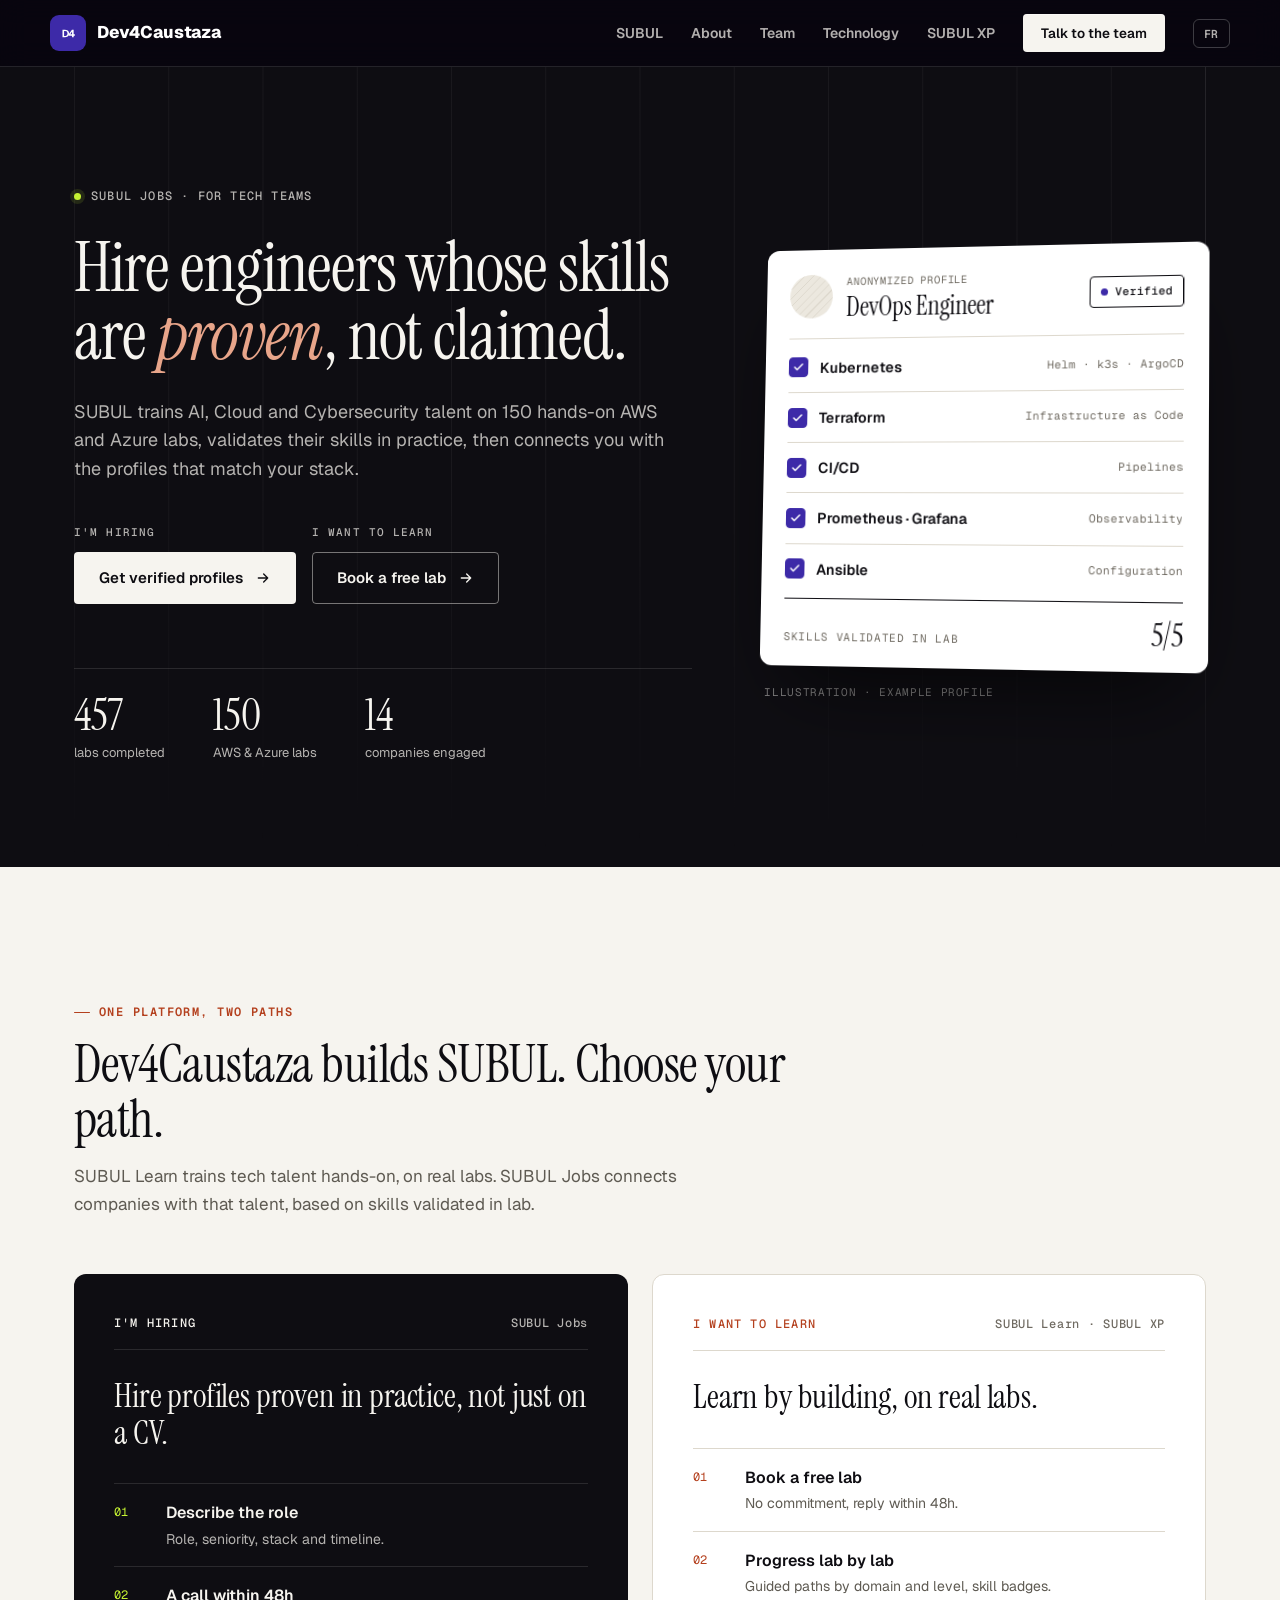
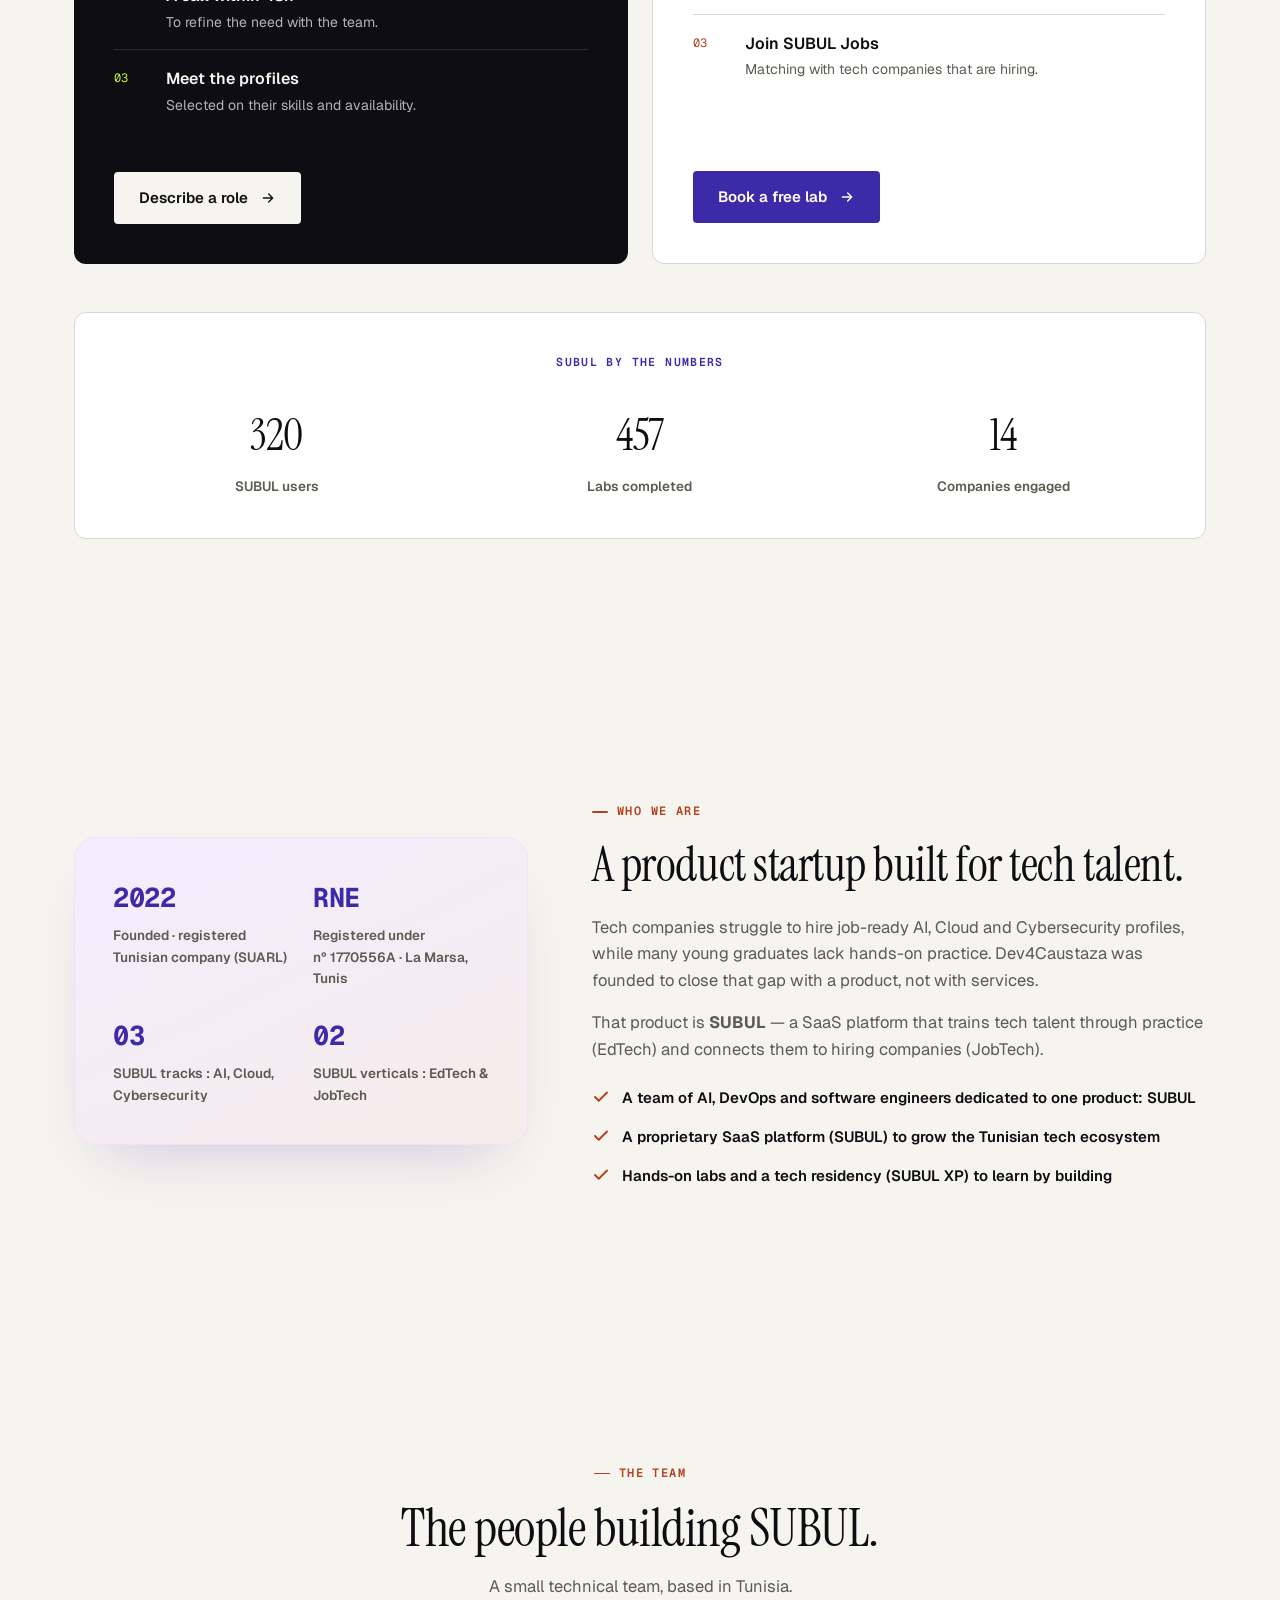
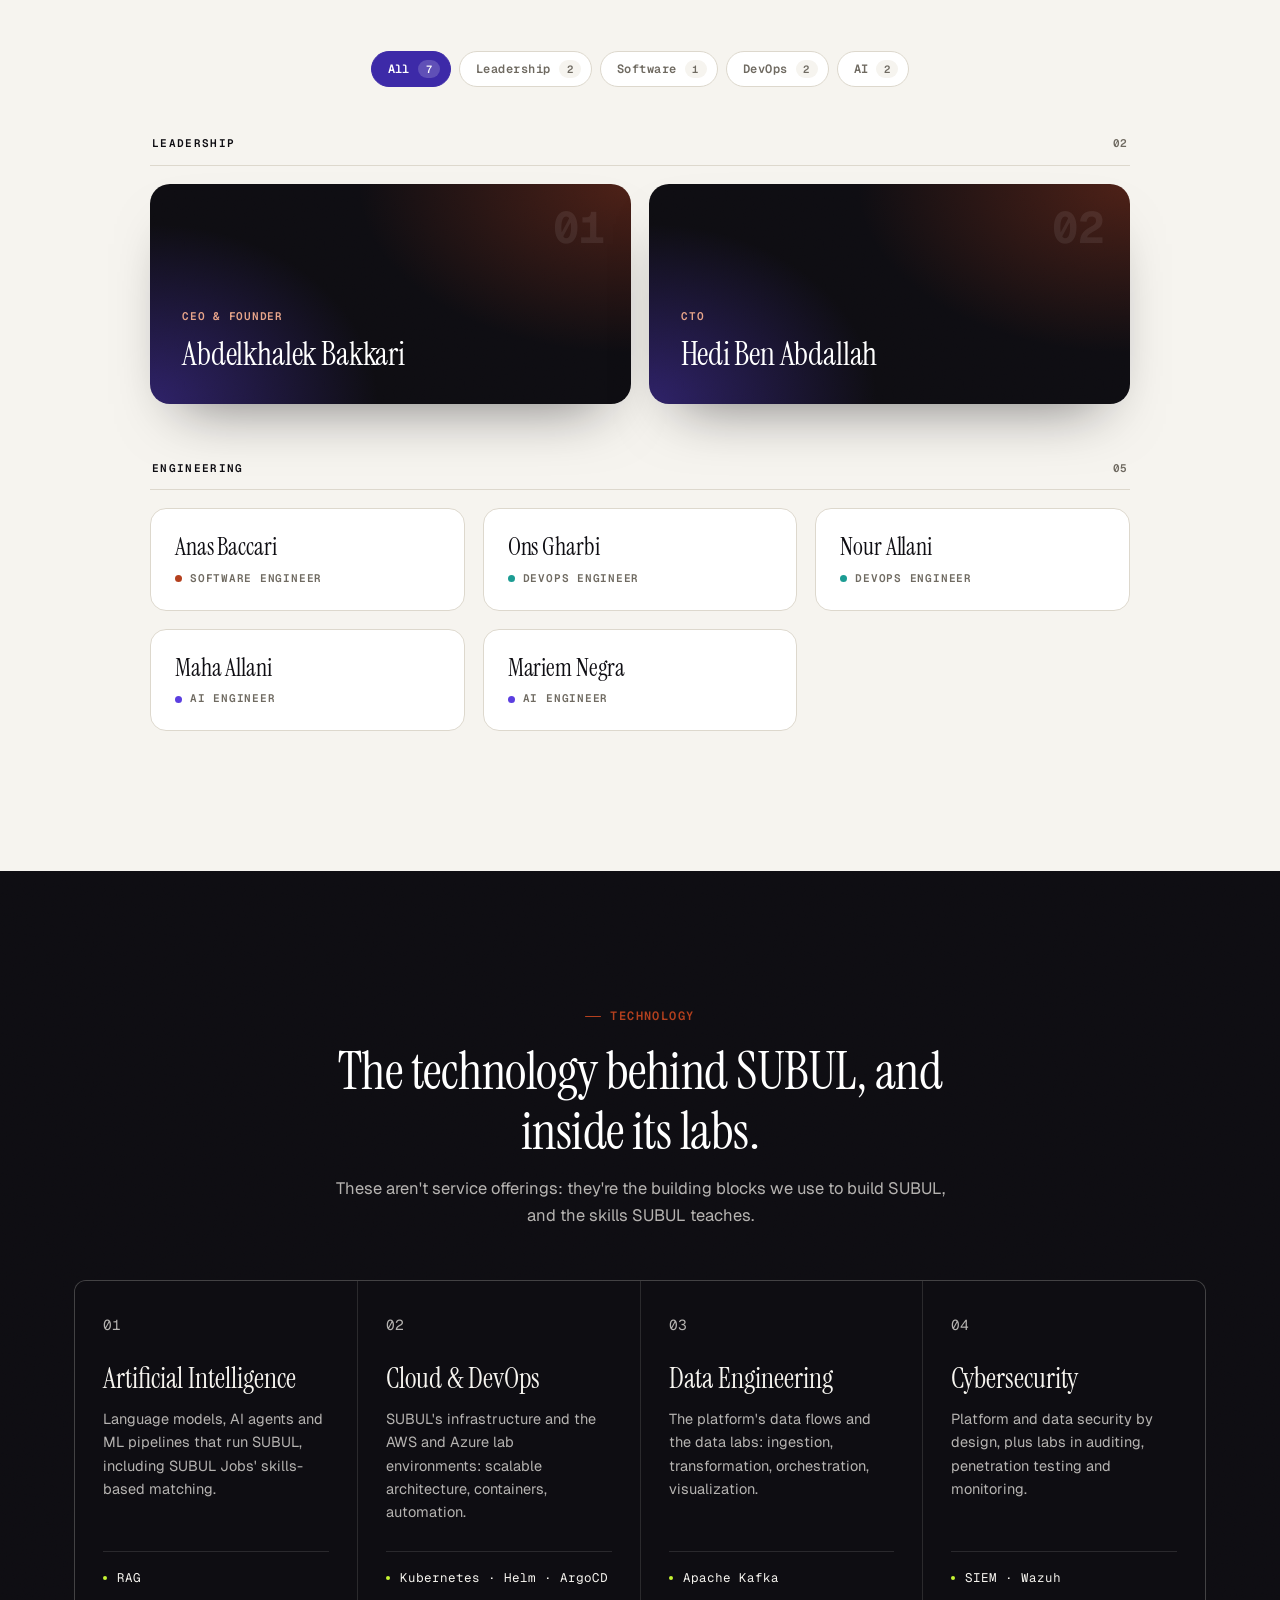
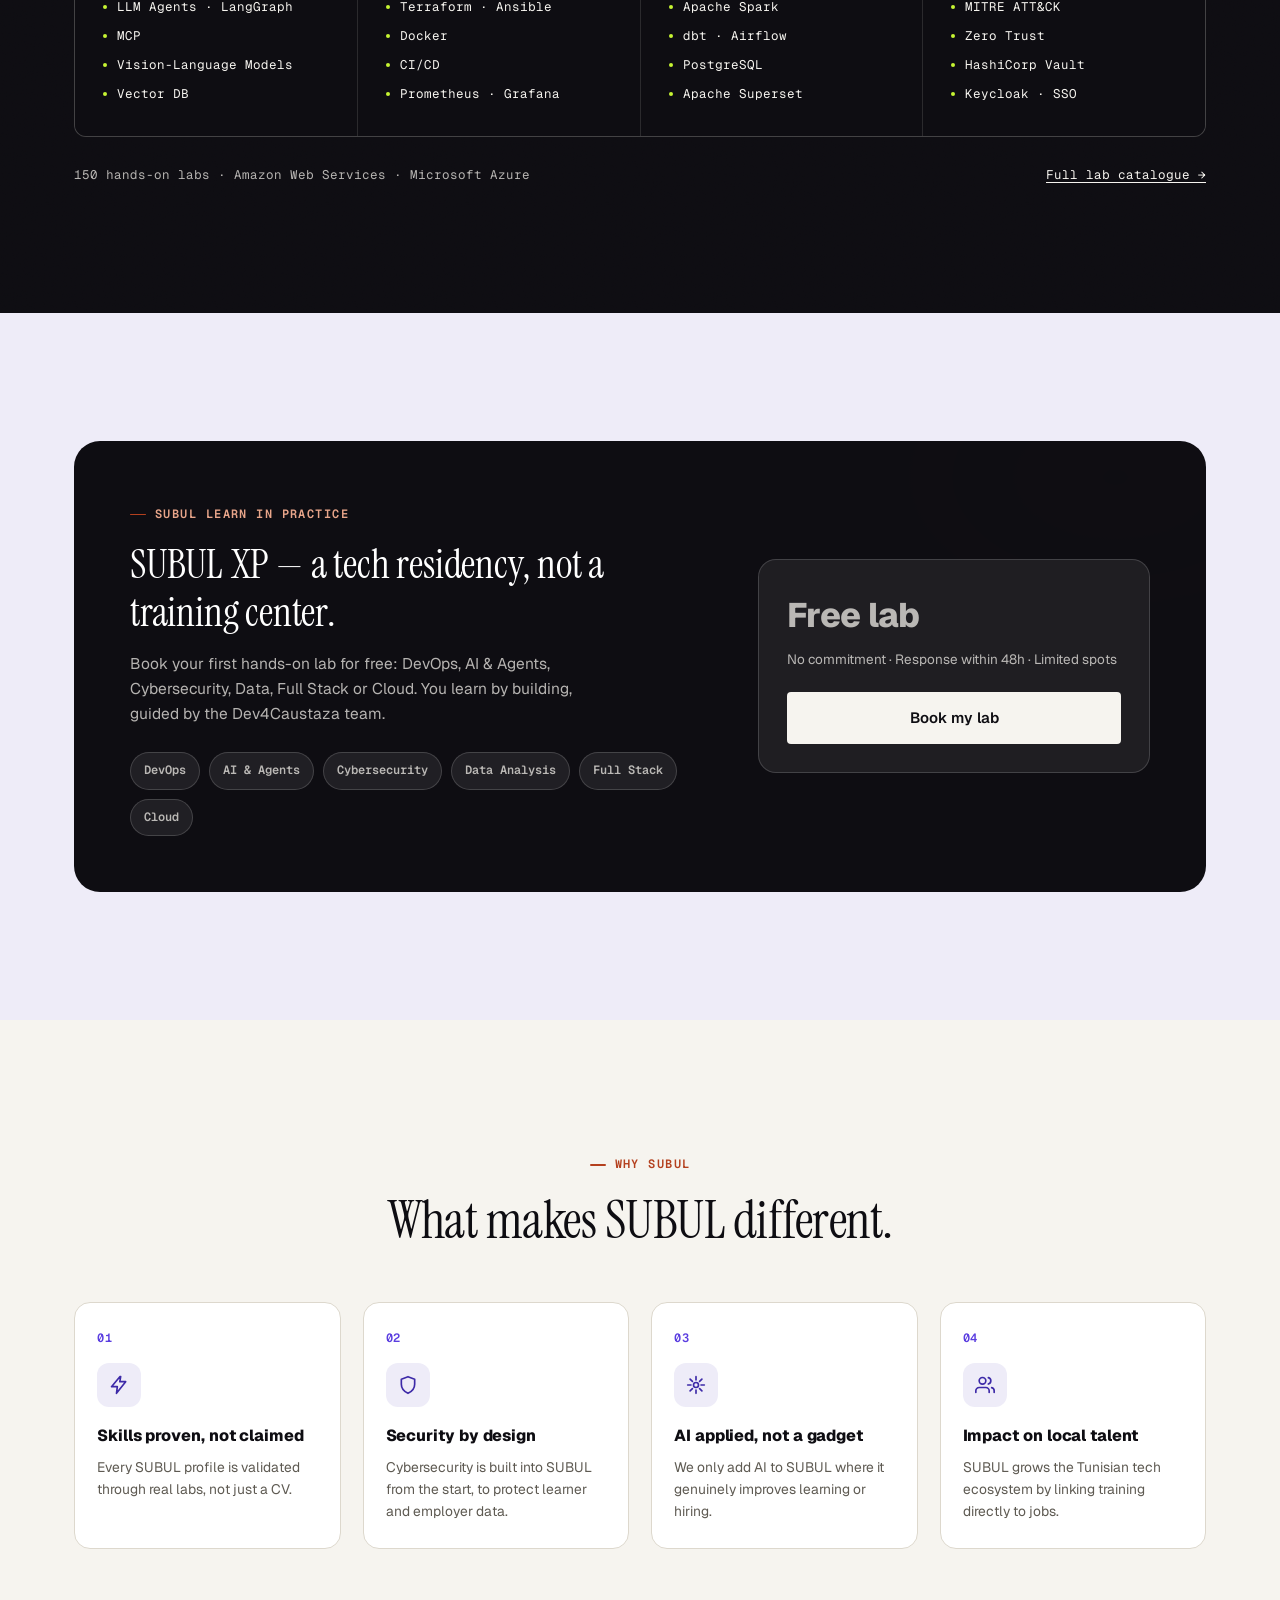
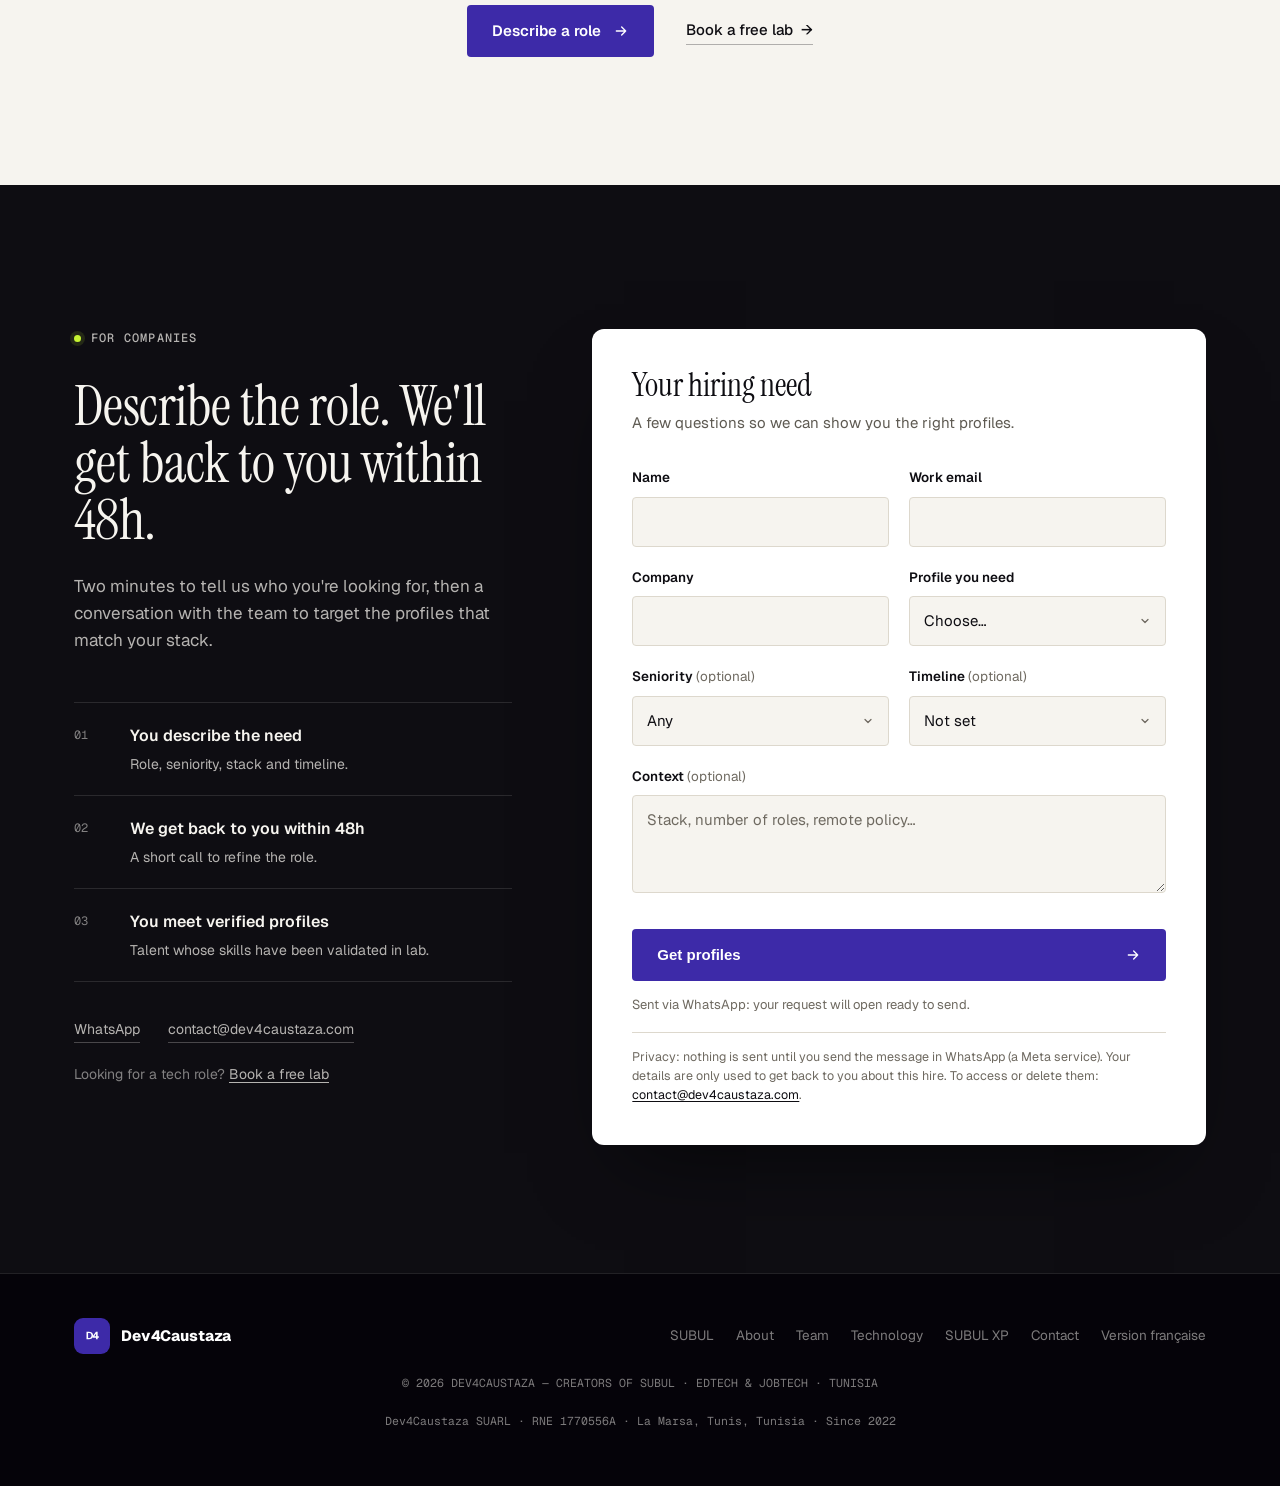
==== commit 3ad6bf5a: "Hero: equal hiring and learning routes; stronger text on dark cards Follow-up from a second UX revie" ====
--- a/en/index.html
+++ b/en/index.html
@@ -212,6 +212,8 @@
   .btn-primary:hover{ background:#2F2085; }
   .btn-light{ background:var(--paper); color:var(--title); }
   .btn-light:hover{ background:#fff; }
+  .btn-outline{ background:transparent; color:var(--paper); border-color:rgba(246,244,239,.45); }
+  .btn-outline:hover{ border-color:var(--paper); background:rgba(246,244,239,.06); }
   .btn-block{ width:100%; justify-content:space-between; }
   .btn-arrow{ flex:none; transition:transform .24s cubic-bezier(.2,.7,.2,1); }
   .btn:hover .btn-arrow{ transform:translateX(4px); }
@@ -252,16 +254,22 @@
   }
   .hero h1 em{ font-style:italic; color:var(--clay-soft); }
   .hero .lead{ font-size:18px; line-height:1.6; color:var(--ink-soft); max-width:52ch; margin:0 0 40px; }
-  .hero-actions{ display:flex; flex-wrap:wrap; align-items:center; gap:20px 32px; }
+  .hero-actions{ display:flex; flex-wrap:wrap; align-items:flex-end; gap:20px 16px; }
+  .hero-choice{ display:flex; flex-direction:column; gap:10px; }
+  .hero-choice-label{ font-family:var(--mono); font-size:11px; font-weight:500; letter-spacing:.1em; text-transform:uppercase; color:var(--ink-soft); }
+  @media (max-width:560px){
+    .hero .kicker{ margin-bottom:20px; }
+    .hero h1{ margin-bottom:20px; }
+    .hero .lead{ font-size:17px; margin-bottom:28px; }
+    .hero-choice{ flex:1 1 100%; }
+    .hero-choice .btn{ justify-content:space-between; }
+  }
   .hero-proof{
     list-style:none; margin:64px 0 0; padding:24px 0 0; border-top:1px solid var(--line-dk);
     display:flex; flex-wrap:wrap; gap:24px 48px;
   }
-  .hero-proof li{ display:flex; flex-direction:column; gap:6px; font-size:13px; color:var(--ink-faint); }
+  .hero-proof li{ display:flex; flex-direction:column; gap:6px; font-size:13px; color:var(--ink-soft); }
   .hero-proof strong{ font-family:var(--serif); font-weight:400; font-size:44px; line-height:1; color:var(--paper); font-variant-numeric:tabular-nums; }
-  .hero-alt{ margin:32px 0 0; font-size:14px; color:var(--ink-faint); }
-  .hero-alt a{ color:var(--ink-soft); text-underline-offset:3px; }
-  .hero-alt a:hover{ color:var(--paper); }
 
   .hero-visual{ perspective:1800px; }
   .hero-caption{ margin:20px 0 0; font-family:var(--mono); font-size:11px; letter-spacing:.06em; text-transform:uppercase; color:var(--ink-faint); }
@@ -458,7 +466,7 @@
     font-family:var(--mono); font-size:12px; font-weight:500; letter-spacing:.1em; text-transform:uppercase;
   }
   .path-tag span + span{ letter-spacing:.06em; text-transform:none; }
-  .path-hire .path-tag span + span{ color:var(--ink-faint); }
+  .path-hire .path-tag span + span{ color:var(--ink-soft); }
   .path-learn .path-tag{ border-color:var(--line); color:var(--clay); }
   .path-learn .path-tag span + span{ color:var(--label); }
   .path h3{ margin:0 0 32px; font-family:var(--serif); font-weight:400; font-size:clamp(28px,2.6vw,36px); line-height:1.1; letter-spacing:-.005em; }
@@ -471,7 +479,7 @@
   .path-steps strong{ font-size:16px; font-weight:600; }
   .path-steps span{ font-size:14px; }
   .path-hire .path-steps li::before{ color:var(--signal); }
-  .path-hire .path-steps span{ color:var(--ink-faint); }
+  .path-hire .path-steps span{ color:var(--ink-soft); }
   .path-learn .path-steps li{ border-color:var(--line); }
   .path-learn .path-steps li::before{ color:var(--clay); }
   .path-learn .path-steps span{ color:var(--body); }
@@ -548,7 +556,7 @@
   .next-steps li{ display:grid; grid-template-columns:44px 1fr; gap:4px 12px; padding:20px 0; border-bottom:1px solid var(--line-dk); }
   .next-steps .n{ grid-row:span 2; font-family:var(--mono); font-size:12px; color:var(--ink-faint); padding-top:3px; transition:color .24s; }
   .next-steps strong{ font-size:16px; font-weight:600; color:var(--paper); }
-  .next-steps .d{ font-size:14px; color:var(--ink-faint); }
+  .next-steps .d{ font-size:14px; color:var(--ink-soft); }
   .next-steps li.is-done .n{ color:var(--signal); }
   .contact-alt{ display:flex; flex-wrap:wrap; gap:10px 28px; margin:36px 0 0; font-size:14px; }
   .contact-alt a{ color:var(--ink-soft); text-decoration:none; border-bottom:1px solid rgba(246,244,239,.25); padding-bottom:1px; transition:color .24s, border-color .24s; }
@@ -639,15 +647,14 @@
         <h1>Hire engineers whose skills are <em>proven</em>, not claimed.</h1>
         <p class="lead">SUBUL trains AI, Cloud and Cybersecurity talent on 150 hands-on AWS and Azure labs, validates their skills in practice, then connects you with the profiles that match your stack.</p>
         <div class="hero-actions">
-          <a href="#contact" class="btn btn-light btn-swap"><span class="swap"><span>Get verified profiles</span><span aria-hidden="true">Reply within 48h</span></span><svg class="btn-arrow" width="16" height="16" viewBox="0 0 24 24" fill="none" stroke="currentColor" stroke-width="2" stroke-linecap="round" stroke-linejoin="round" aria-hidden="true"><path d="M5 12h14M13 6l6 6-6 6"/></svg></a>
-          <a href="#subul" class="text-link">How it works <span aria-hidden="true">→</span></a>
+          <div class="hero-choice"><span class="hero-choice-label">I'm hiring</span><a href="#contact" class="btn btn-light btn-swap"><span class="swap"><span>Get verified profiles</span><span aria-hidden="true">Reply within 48h</span></span><svg class="btn-arrow" width="16" height="16" viewBox="0 0 24 24" fill="none" stroke="currentColor" stroke-width="2" stroke-linecap="round" stroke-linejoin="round" aria-hidden="true"><path d="M5 12h14M13 6l6 6-6 6"/></svg></a></div>
+          <div class="hero-choice"><span class="hero-choice-label">I want to learn</span><a href="lab.html" class="btn btn-outline">Book a free lab<svg class="btn-arrow" width="16" height="16" viewBox="0 0 24 24" fill="none" stroke="currentColor" stroke-width="2" stroke-linecap="round" stroke-linejoin="round" aria-hidden="true"><path d="M5 12h14M13 6l6 6-6 6"/></svg></a></div>
         </div>
         <ul class="hero-proof">
           <li><strong>457</strong>labs completed</li>
           <li><strong>150</strong>AWS &amp; Azure labs</li>
           <li><strong>14</strong>companies engaged</li>
         </ul>
-        <p class="hero-alt">Looking for a tech role? <a href="lab.html">Book a free lab</a></p>
       </div>
       <div class="hero-visual" data-reveal aria-hidden="true">
         <div class="profile-card">
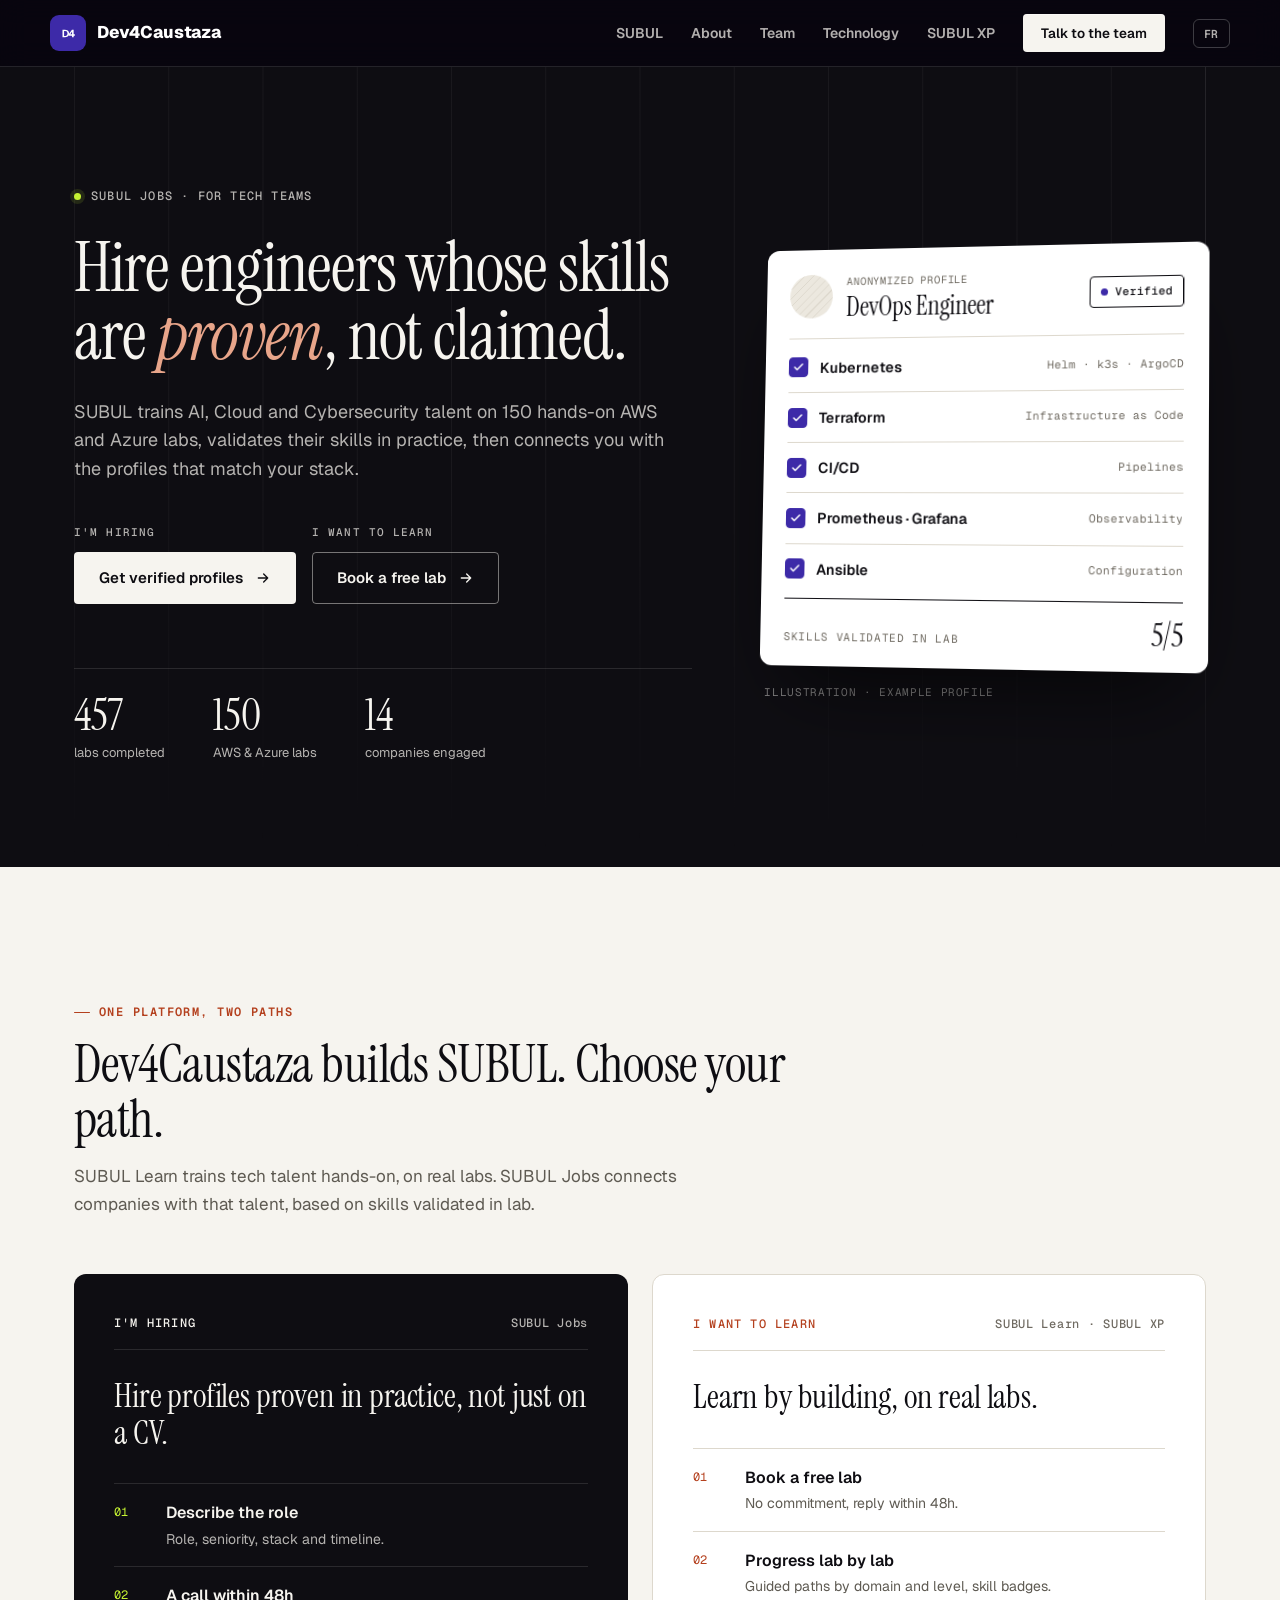
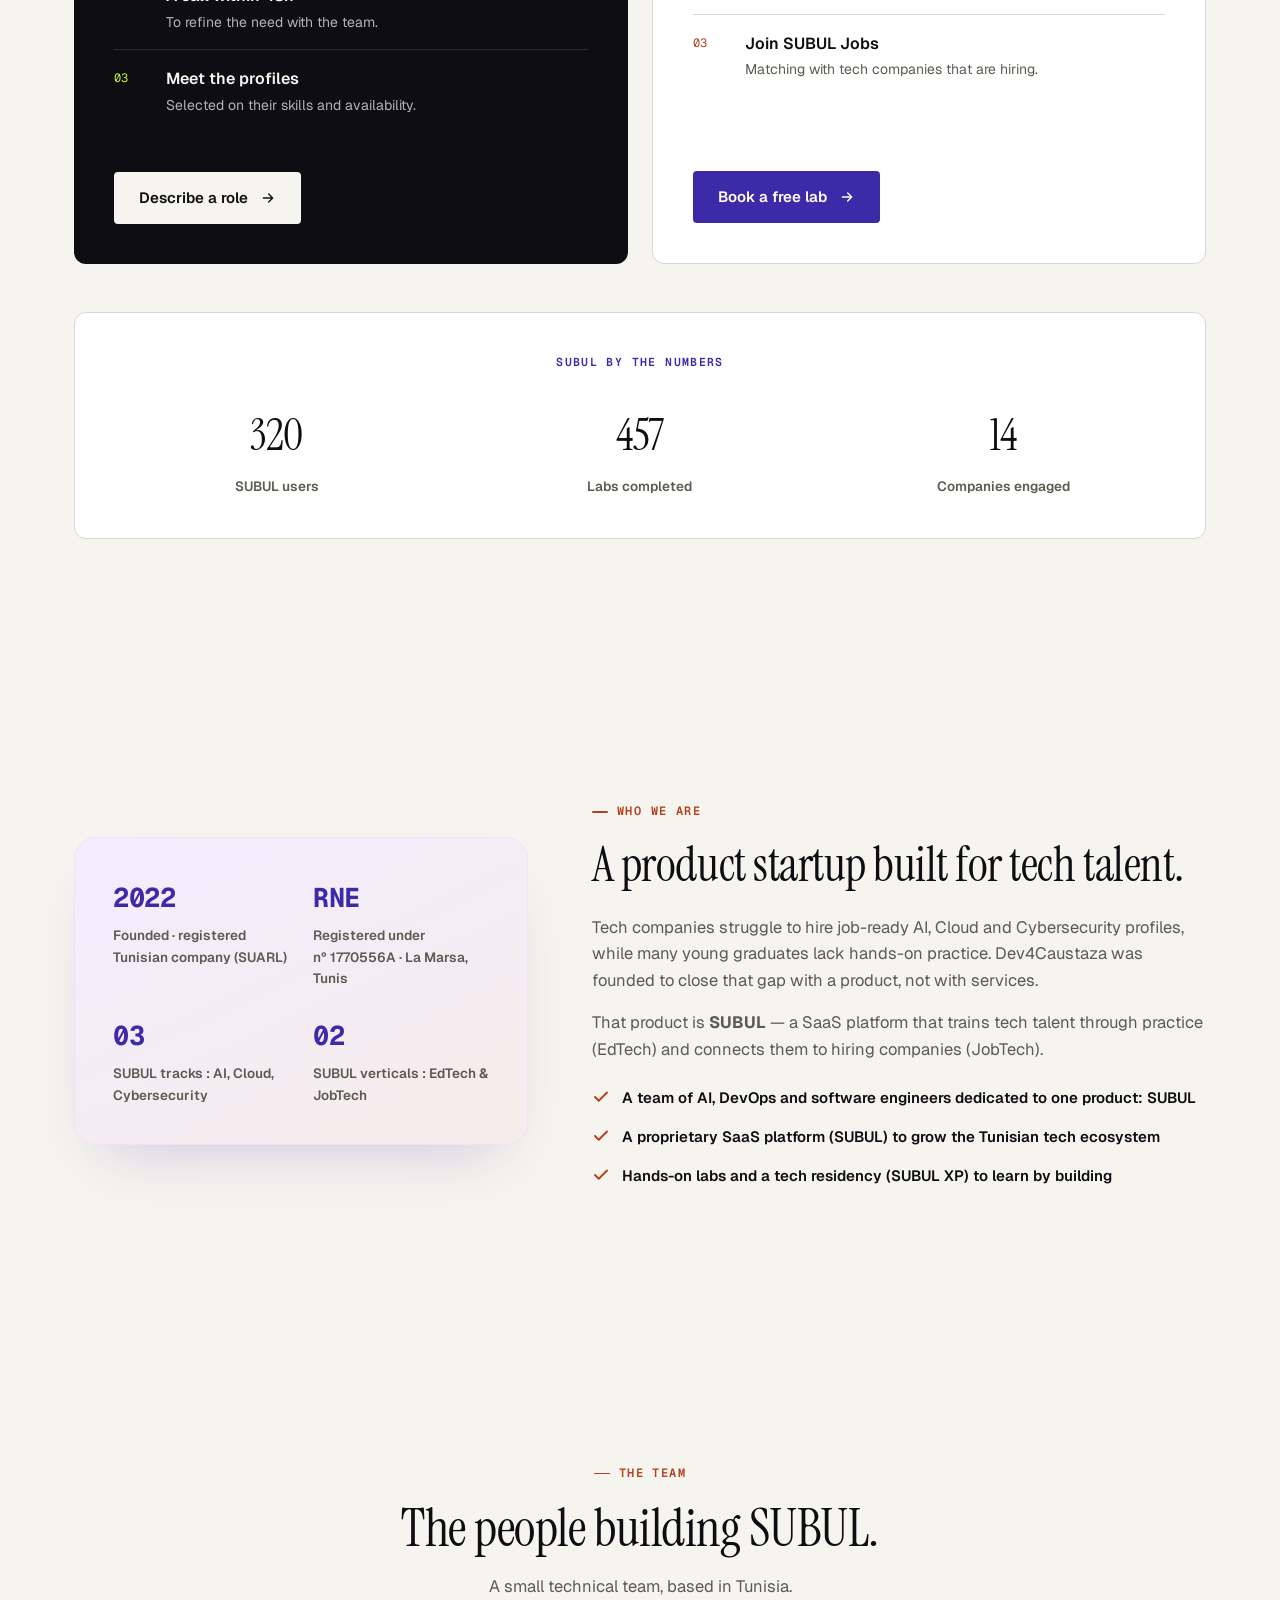
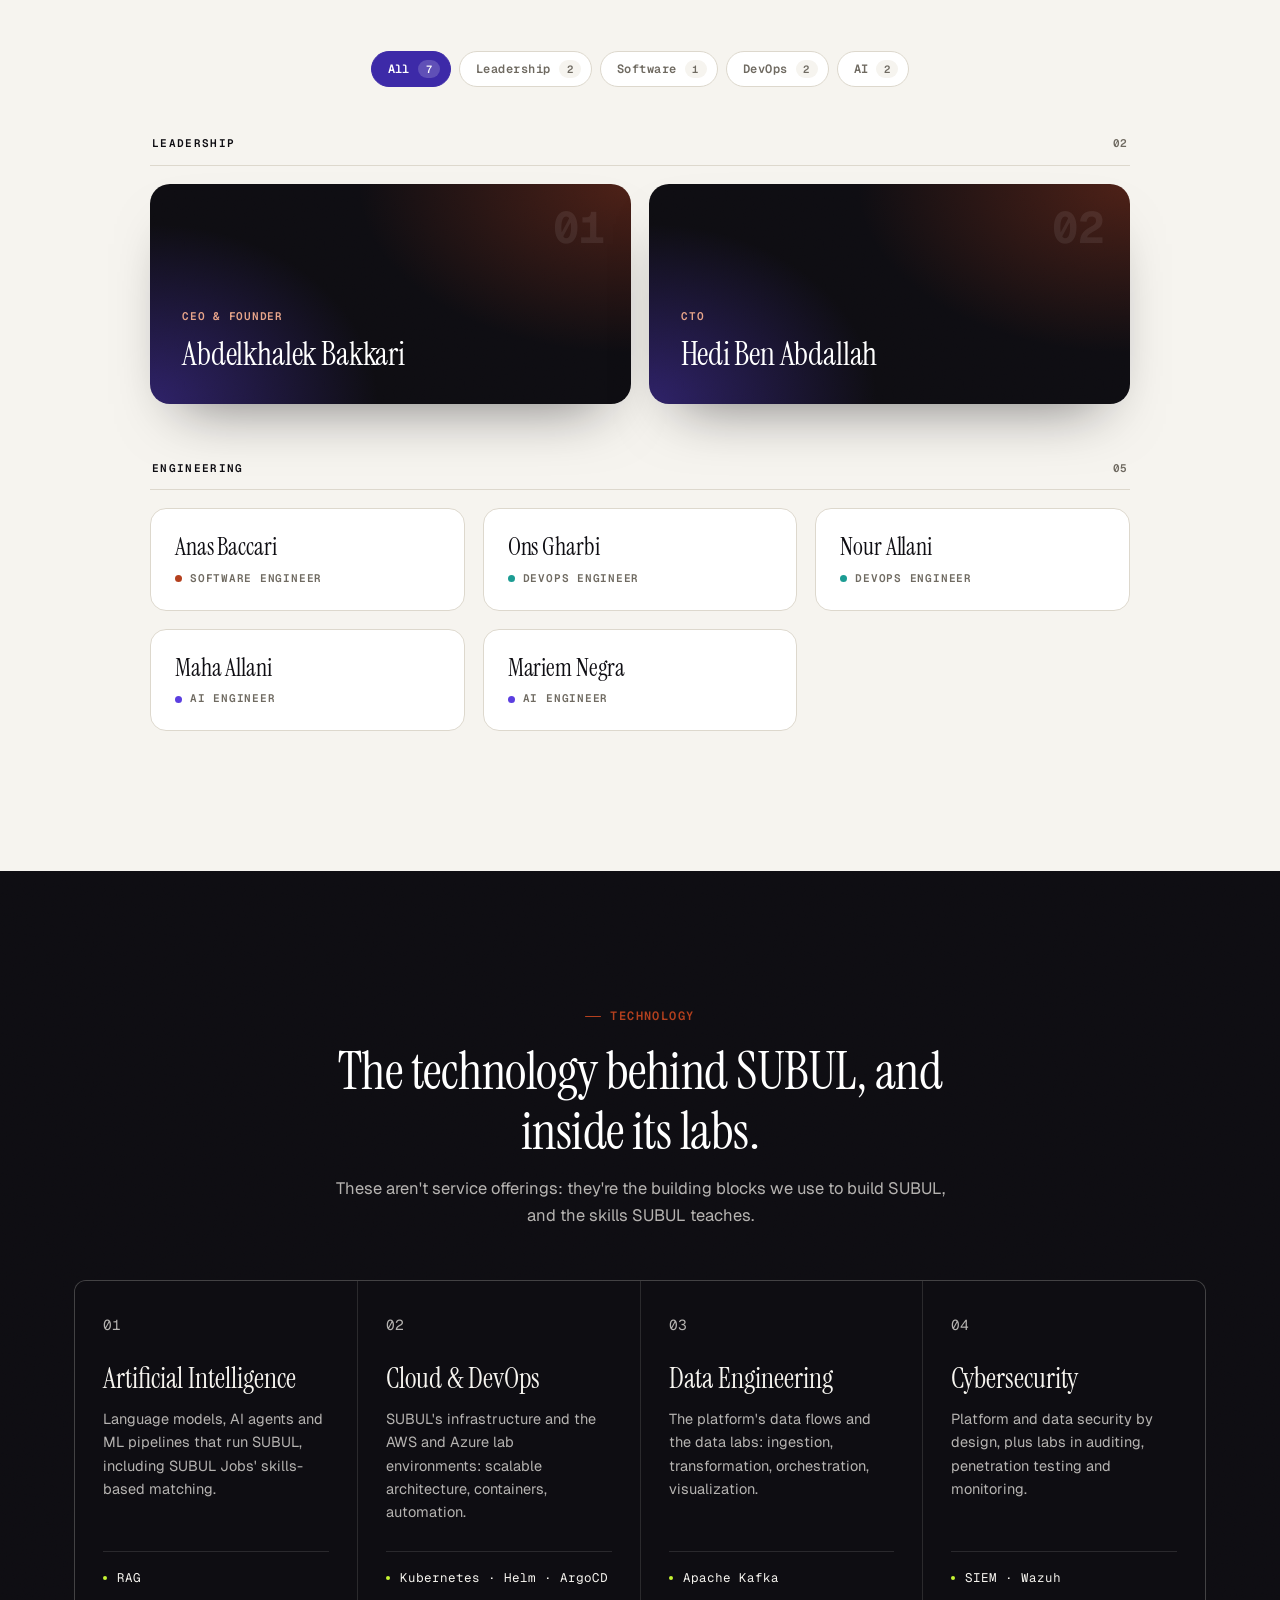
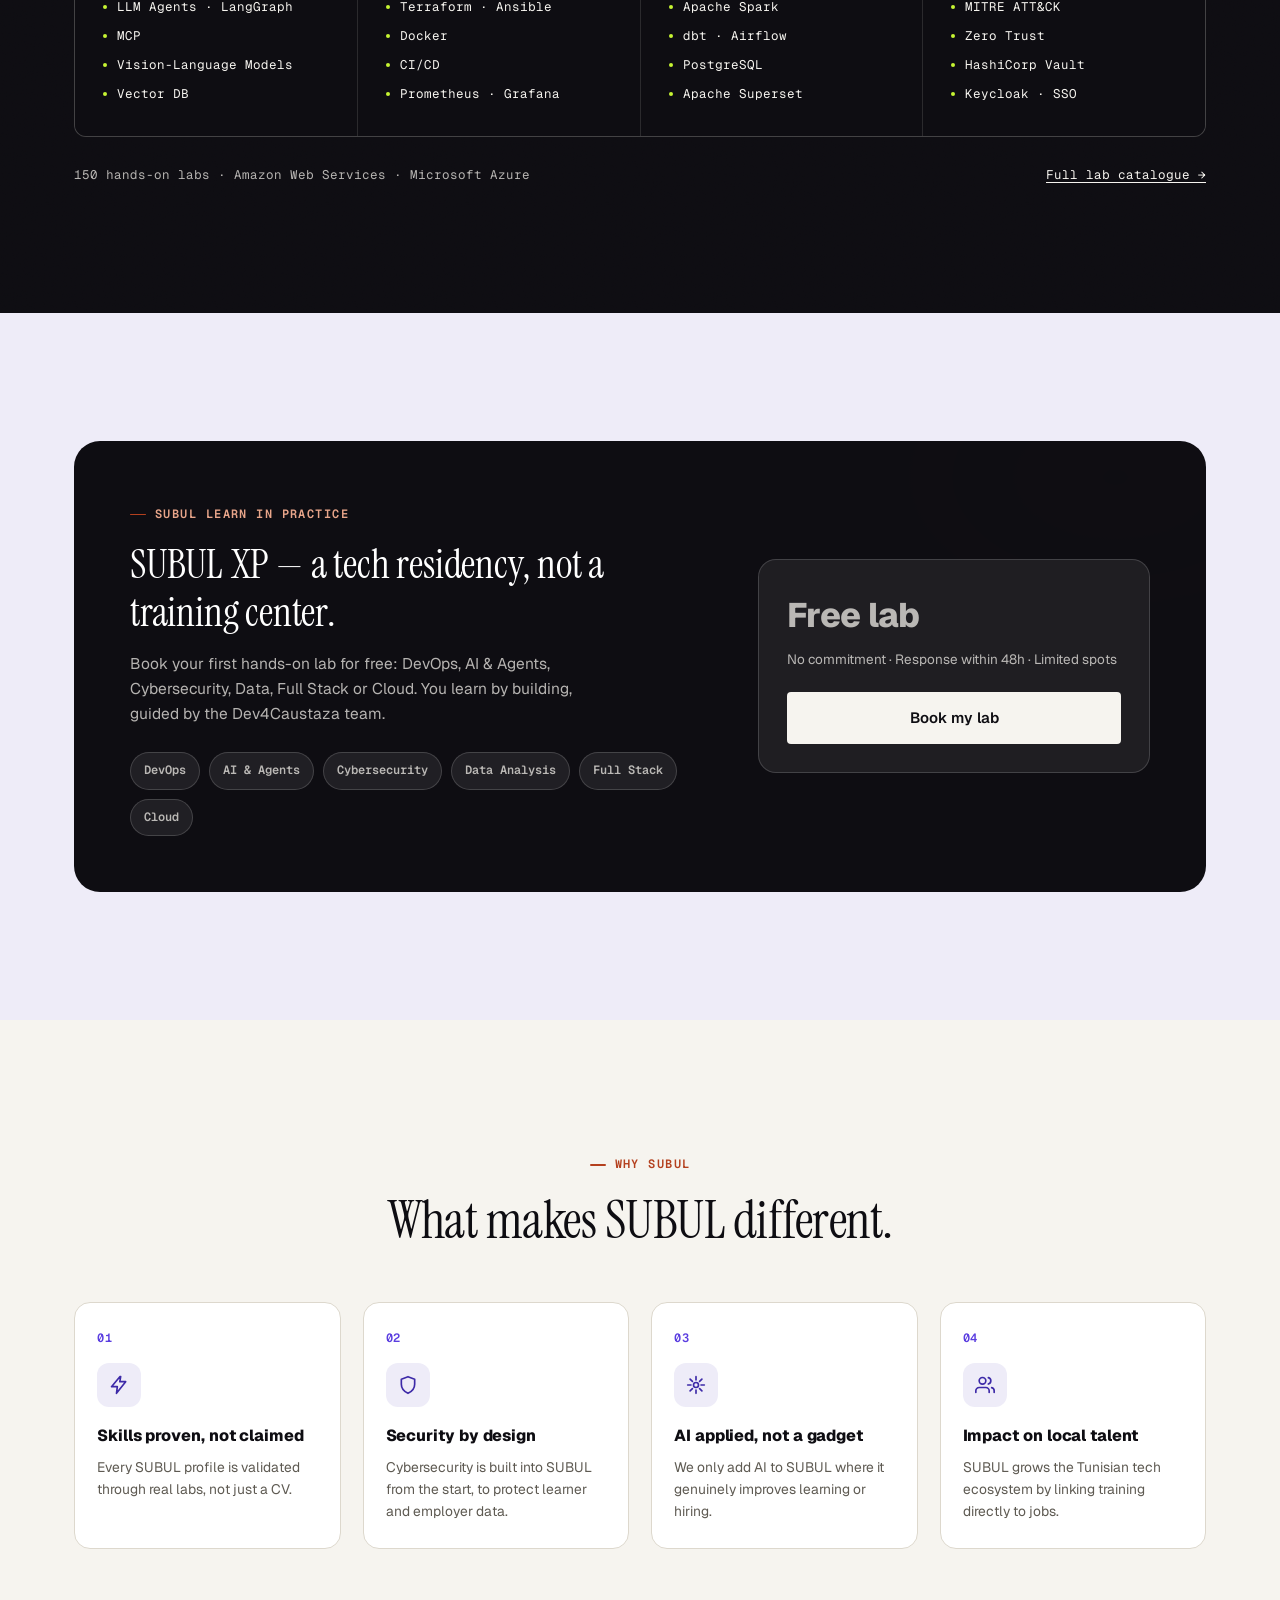
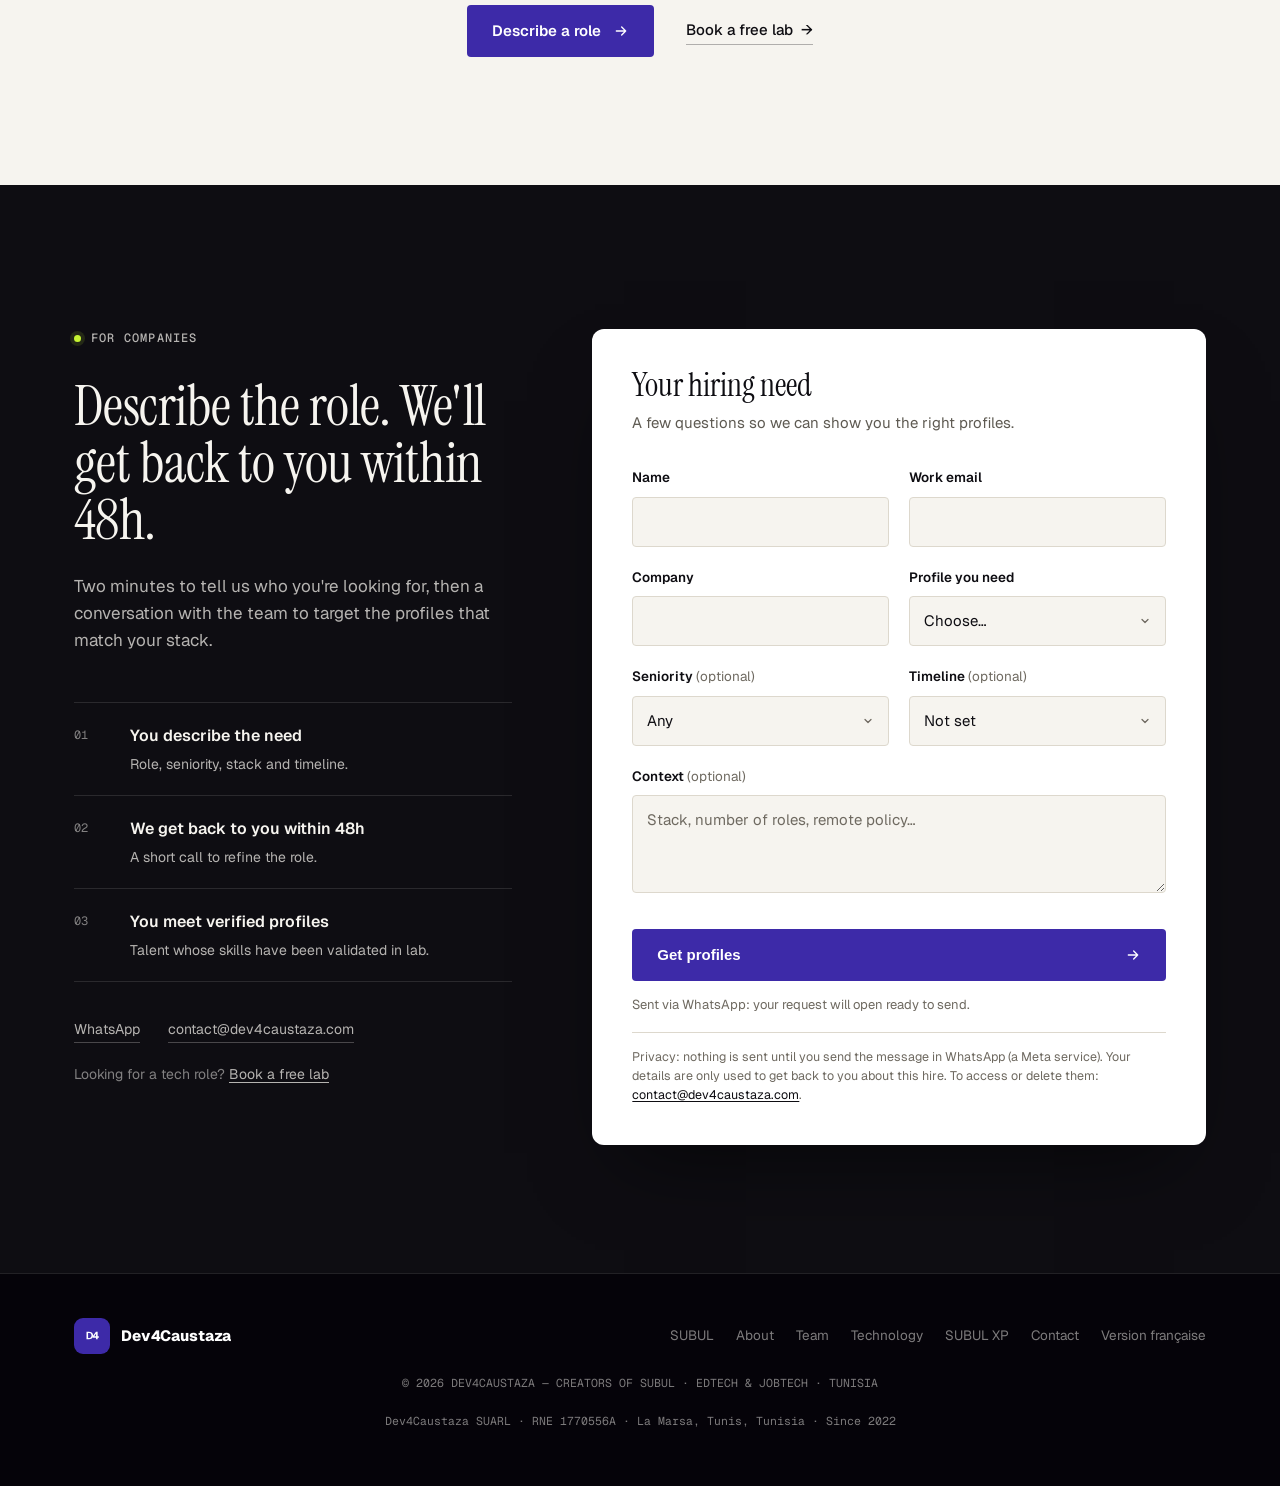
==== commit f713a809: "Hero sample profile always reads Vérifié · 5/5 The card reset itself to "Vérification… 0/5" on load " ====
--- a/en/index.html
+++ b/en/index.html
@@ -284,13 +284,10 @@
   .profile-kicker{ margin:0; font-family:var(--mono); font-size:10.5px; letter-spacing:.08em; text-transform:uppercase; color:var(--label); }
   .profile-role{ margin:4px 0 0; font-family:var(--serif); font-size:26px; line-height:1; }
   .profile-status{
-    display:inline-flex; align-items:center; gap:7px; padding:6px 10px; border-radius:4px; border:1px solid var(--line);
-    font-family:var(--mono); font-size:11px; font-weight:500; color:var(--label); white-space:nowrap;
-    transition:color .24s, border-color .24s;
-  }
-  .profile-status .dot{ width:7px; height:7px; border-radius:50%; background:var(--line); transition:background .24s; }
-  .profile-status.is-done{ color:var(--title); border-color:var(--title); }
-  .profile-status.is-done .dot{ background:var(--purple-dk); }
+    display:inline-flex; align-items:center; gap:7px; padding:6px 10px; border-radius:4px; border:1px solid var(--title);
+    font-family:var(--mono); font-size:11px; font-weight:500; color:var(--title); white-space:nowrap;
+  }
+  .profile-status .dot{ width:7px; height:7px; border-radius:50%; background:var(--purple-dk); }
   .profile-checks{ list-style:none; margin:0; padding:4px 0; }
   .profile-checks li{
     display:grid; grid-template-columns:20px 1fr auto; gap:12px; align-items:center;
@@ -298,12 +295,16 @@
   }
   .profile-checks li:last-child{ border-bottom:0; }
   .profile-check{
-    width:20px; height:20px; border-radius:4px; border:1px solid var(--line); display:grid; place-items:center;
-    transition:background .24s, border-color .24s;
-  }
-  .profile-check svg{ opacity:0; transform:scale(.5); transition:opacity .24s, transform .24s cubic-bezier(.2,.7,.2,1); }
-  .profile-checks li.is-done .profile-check{ background:var(--purple-dk); border-color:var(--purple-dk); }
-  .profile-checks li.is-done .profile-check svg{ opacity:1; transform:none; }
+    width:20px; height:20px; border-radius:4px; display:grid; place-items:center;
+    background:var(--purple-dk); border:1px solid var(--purple-dk);
+  }
+  @keyframes check-in{ from{ transform:scale(.55); } to{ transform:none; } }
+  .hero-visual.in .profile-check svg{ animation:check-in .32s cubic-bezier(.2,.7,.2,1) both; }
+  .hero-visual.in .profile-checks li:nth-child(1) .profile-check svg{ animation-delay:.35s; }
+  .hero-visual.in .profile-checks li:nth-child(2) .profile-check svg{ animation-delay:.47s; }
+  .hero-visual.in .profile-checks li:nth-child(3) .profile-check svg{ animation-delay:.59s; }
+  .hero-visual.in .profile-checks li:nth-child(4) .profile-check svg{ animation-delay:.71s; }
+  .hero-visual.in .profile-checks li:nth-child(5) .profile-check svg{ animation-delay:.83s; }
   .profile-skill{ font-weight:600; }
   .profile-meta{ font-family:var(--mono); font-size:11px; color:var(--label); text-align:right; }
   .profile-foot{
@@ -664,14 +665,14 @@
               <p class="profile-kicker">Anonymized profile</p>
               <p class="profile-role">DevOps Engineer</p>
             </div>
-            <span class="profile-status is-done" data-pending="Verifying…"><span class="dot"></span><span class="label">Verified</span></span>
+            <span class="profile-status"><span class="dot"></span>Verified</span>
           </div>
           <ul class="profile-checks">
-            <li class="is-done"><span class="profile-check"><svg width="12" height="12" viewBox="0 0 24 24" fill="none" stroke="#fff" stroke-width="3" stroke-linecap="round" stroke-linejoin="round" aria-hidden="true"><path d="M20 6 9 17l-5-5"/></svg></span><span class="profile-skill">Kubernetes</span><span class="profile-meta">Helm · k3s · ArgoCD</span></li>
-            <li class="is-done"><span class="profile-check"><svg width="12" height="12" viewBox="0 0 24 24" fill="none" stroke="#fff" stroke-width="3" stroke-linecap="round" stroke-linejoin="round" aria-hidden="true"><path d="M20 6 9 17l-5-5"/></svg></span><span class="profile-skill">Terraform</span><span class="profile-meta">Infrastructure as Code</span></li>
-            <li class="is-done"><span class="profile-check"><svg width="12" height="12" viewBox="0 0 24 24" fill="none" stroke="#fff" stroke-width="3" stroke-linecap="round" stroke-linejoin="round" aria-hidden="true"><path d="M20 6 9 17l-5-5"/></svg></span><span class="profile-skill">CI/CD</span><span class="profile-meta">Pipelines</span></li>
-            <li class="is-done"><span class="profile-check"><svg width="12" height="12" viewBox="0 0 24 24" fill="none" stroke="#fff" stroke-width="3" stroke-linecap="round" stroke-linejoin="round" aria-hidden="true"><path d="M20 6 9 17l-5-5"/></svg></span><span class="profile-skill">Prometheus · Grafana</span><span class="profile-meta">Observability</span></li>
-            <li class="is-done"><span class="profile-check"><svg width="12" height="12" viewBox="0 0 24 24" fill="none" stroke="#fff" stroke-width="3" stroke-linecap="round" stroke-linejoin="round" aria-hidden="true"><path d="M20 6 9 17l-5-5"/></svg></span><span class="profile-skill">Ansible</span><span class="profile-meta">Configuration</span></li>
+            <li><span class="profile-check"><svg width="12" height="12" viewBox="0 0 24 24" fill="none" stroke="#fff" stroke-width="3" stroke-linecap="round" stroke-linejoin="round" aria-hidden="true"><path d="M20 6 9 17l-5-5"/></svg></span><span class="profile-skill">Kubernetes</span><span class="profile-meta">Helm · k3s · ArgoCD</span></li>
+            <li><span class="profile-check"><svg width="12" height="12" viewBox="0 0 24 24" fill="none" stroke="#fff" stroke-width="3" stroke-linecap="round" stroke-linejoin="round" aria-hidden="true"><path d="M20 6 9 17l-5-5"/></svg></span><span class="profile-skill">Terraform</span><span class="profile-meta">Infrastructure as Code</span></li>
+            <li><span class="profile-check"><svg width="12" height="12" viewBox="0 0 24 24" fill="none" stroke="#fff" stroke-width="3" stroke-linecap="round" stroke-linejoin="round" aria-hidden="true"><path d="M20 6 9 17l-5-5"/></svg></span><span class="profile-skill">CI/CD</span><span class="profile-meta">Pipelines</span></li>
+            <li><span class="profile-check"><svg width="12" height="12" viewBox="0 0 24 24" fill="none" stroke="#fff" stroke-width="3" stroke-linecap="round" stroke-linejoin="round" aria-hidden="true"><path d="M20 6 9 17l-5-5"/></svg></span><span class="profile-skill">Prometheus · Grafana</span><span class="profile-meta">Observability</span></li>
+            <li><span class="profile-check"><svg width="12" height="12" viewBox="0 0 24 24" fill="none" stroke="#fff" stroke-width="3" stroke-linecap="round" stroke-linejoin="round" aria-hidden="true"><path d="M20 6 9 17l-5-5"/></svg></span><span class="profile-skill">Ansible</span><span class="profile-meta">Configuration</span></li>
           </ul>
           <div class="profile-foot"><span>Skills validated in lab</span><span class="profile-tally">5/5</span></div>
         </div>
@@ -1017,28 +1018,6 @@
   navToggle.setAttribute("aria-expanded", "false");
 }));
 
-/* example profile: skill verification */
-const profile = document.querySelector(".profile-card");
-if (profile && !window.matchMedia("(prefers-reduced-motion: reduce)").matches) {
-  const rows   = profile.querySelectorAll(".profile-checks li");
-  const tally  = profile.querySelector(".profile-tally");
-  const status = profile.querySelector(".profile-status");
-  const label  = status.querySelector(".label");
-  const doneLabel = label.textContent;
-  rows.forEach(row => row.classList.remove("is-done"));
-  status.classList.remove("is-done");
-  label.textContent = status.dataset.pending;
-  tally.textContent = "0/" + rows.length;
-  rows.forEach((row, i) => setTimeout(() => {
-    row.classList.add("is-done");
-    tally.textContent = (i + 1) + "/" + rows.length;
-    if (i === rows.length - 1) {
-      status.classList.add("is-done");
-      label.textContent = doneLabel;
-    }
-  }, 900 + i * 280));
-}
-
 /* company request */
 const cf        = document.getElementById("cf");
 const cfHint    = document.getElementById("cfHint");
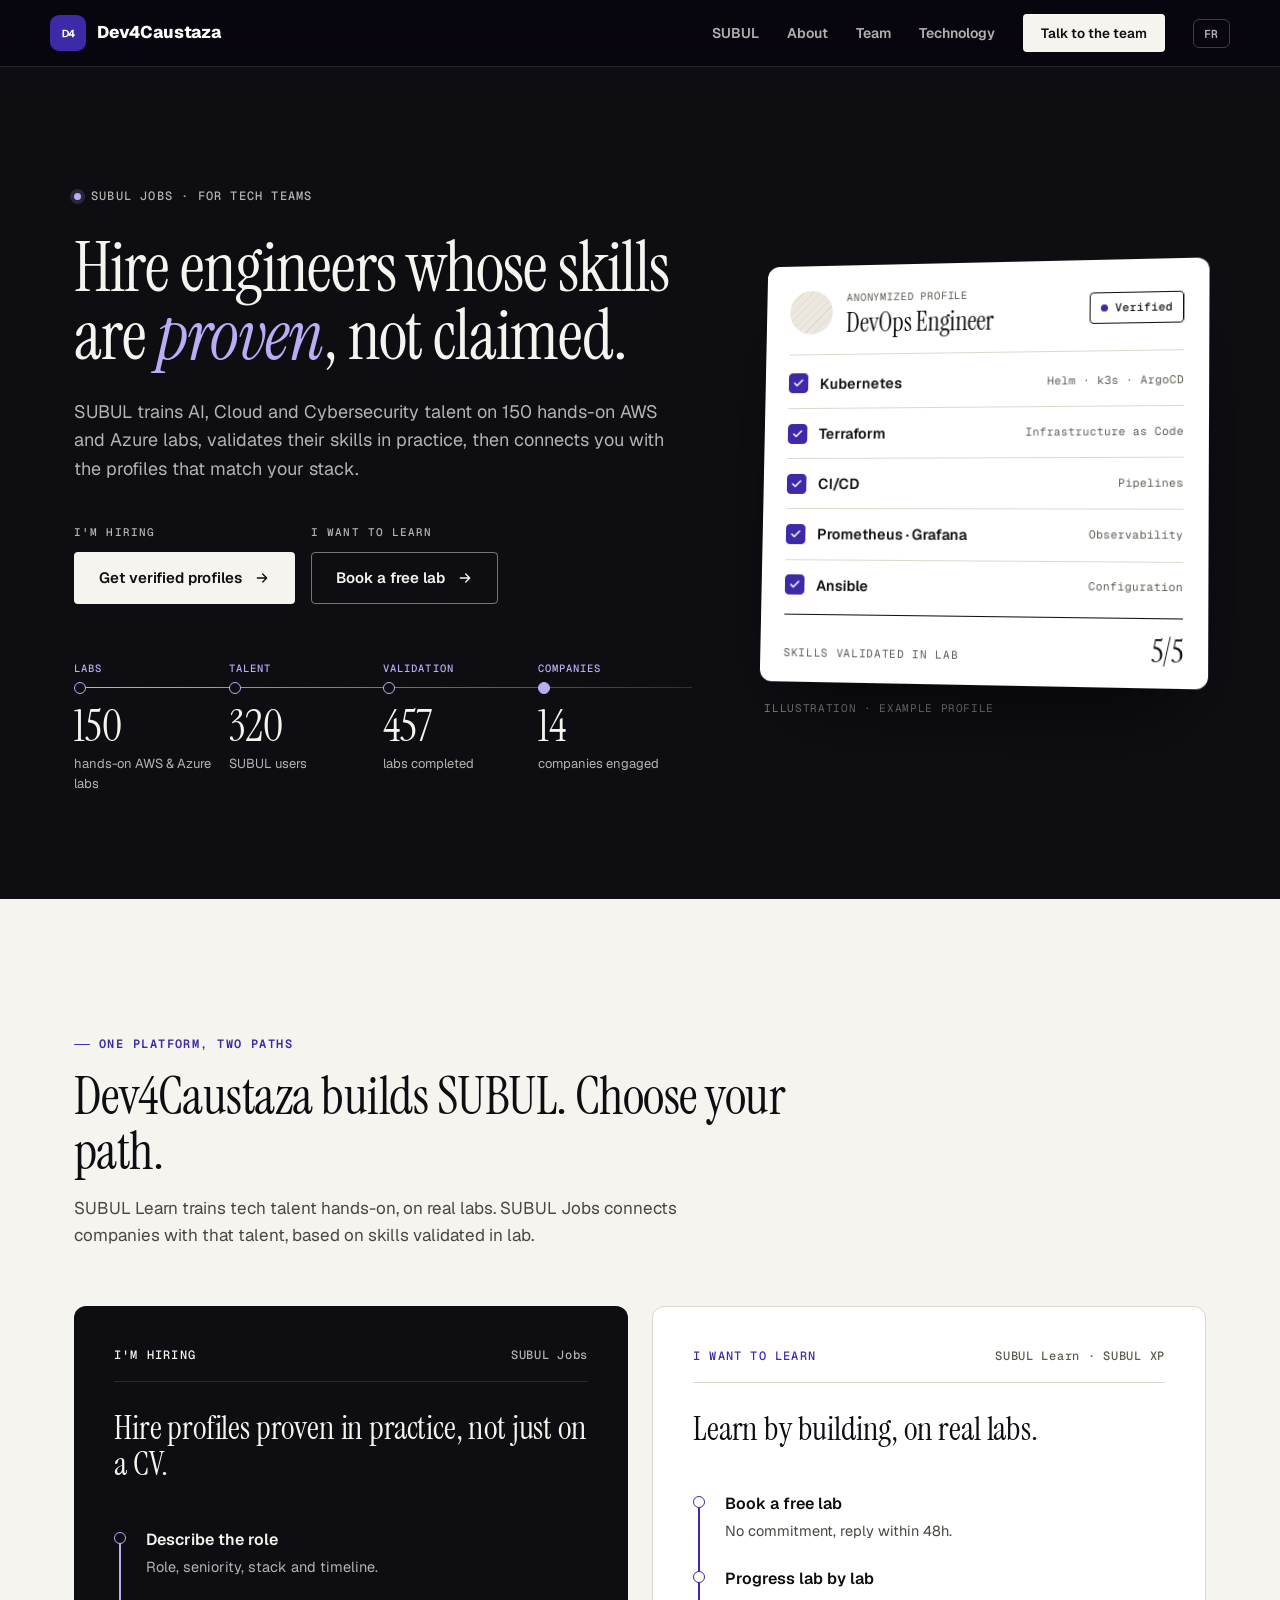
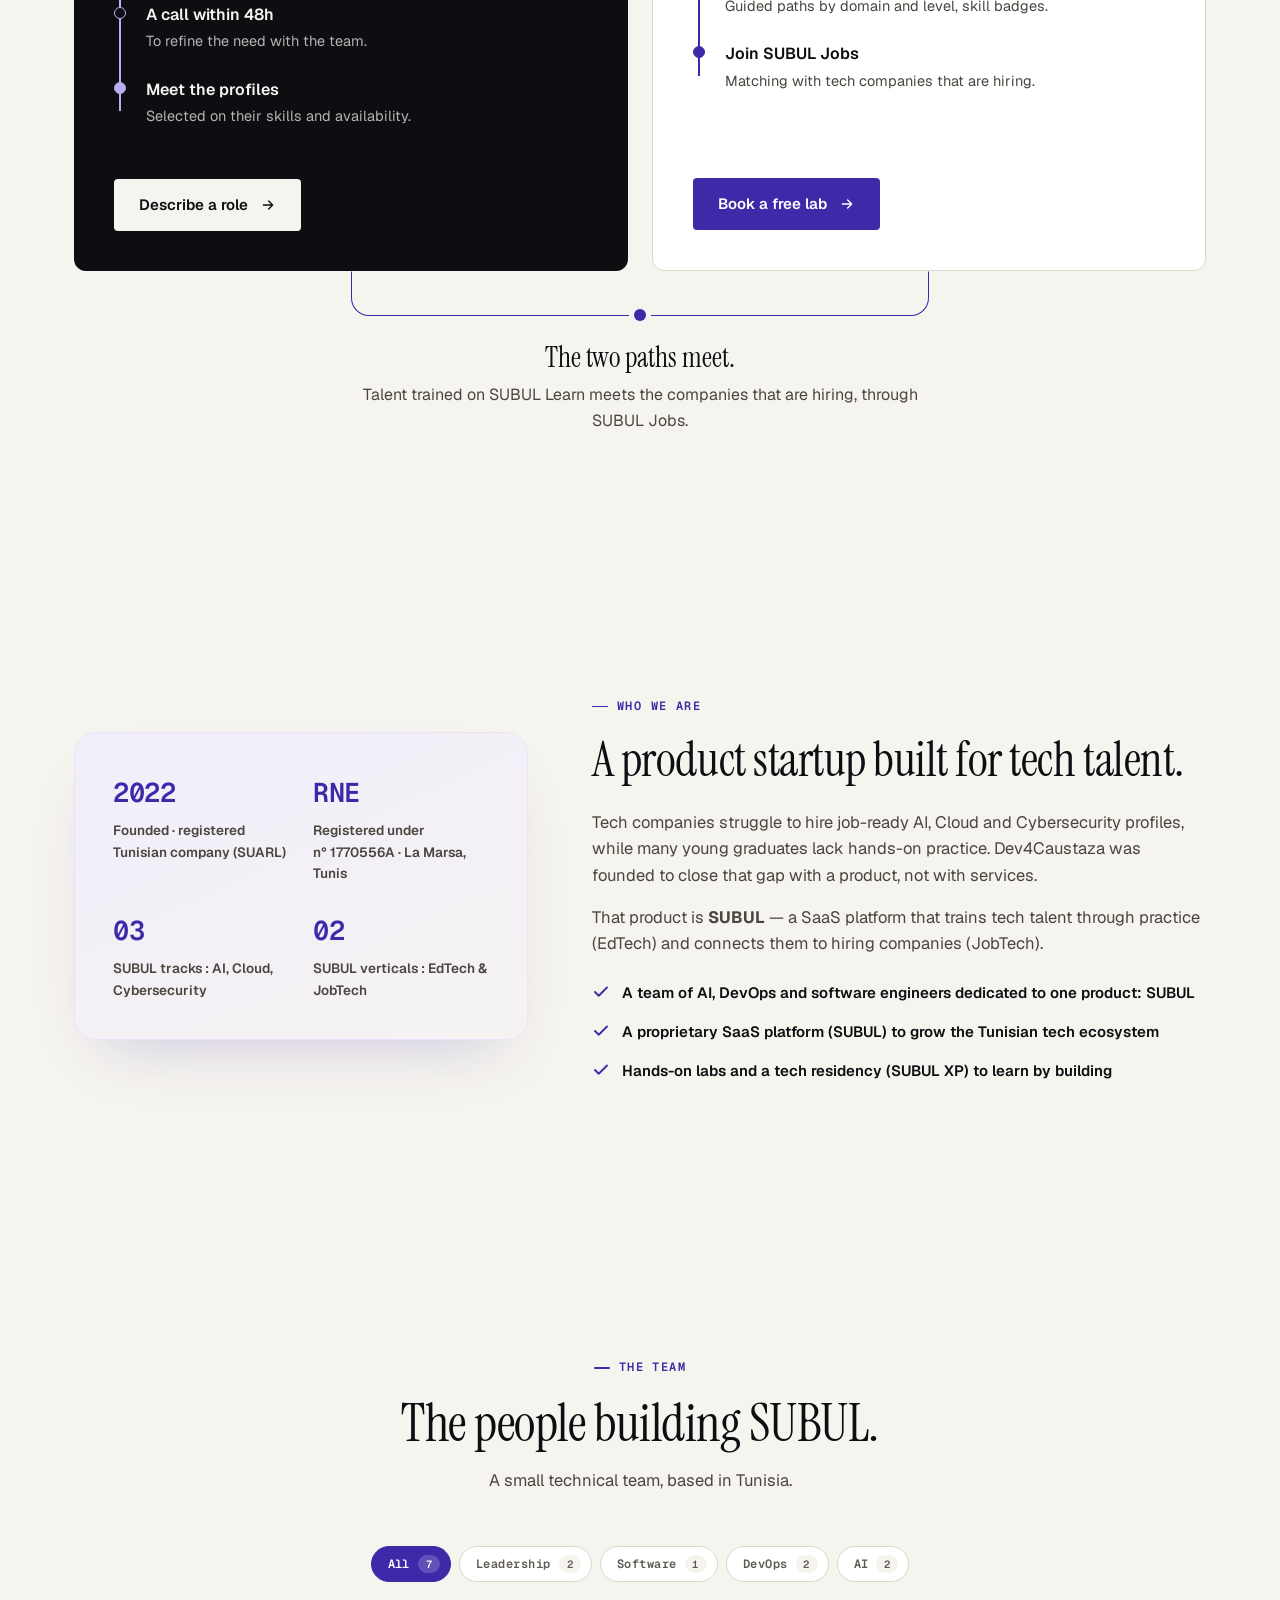
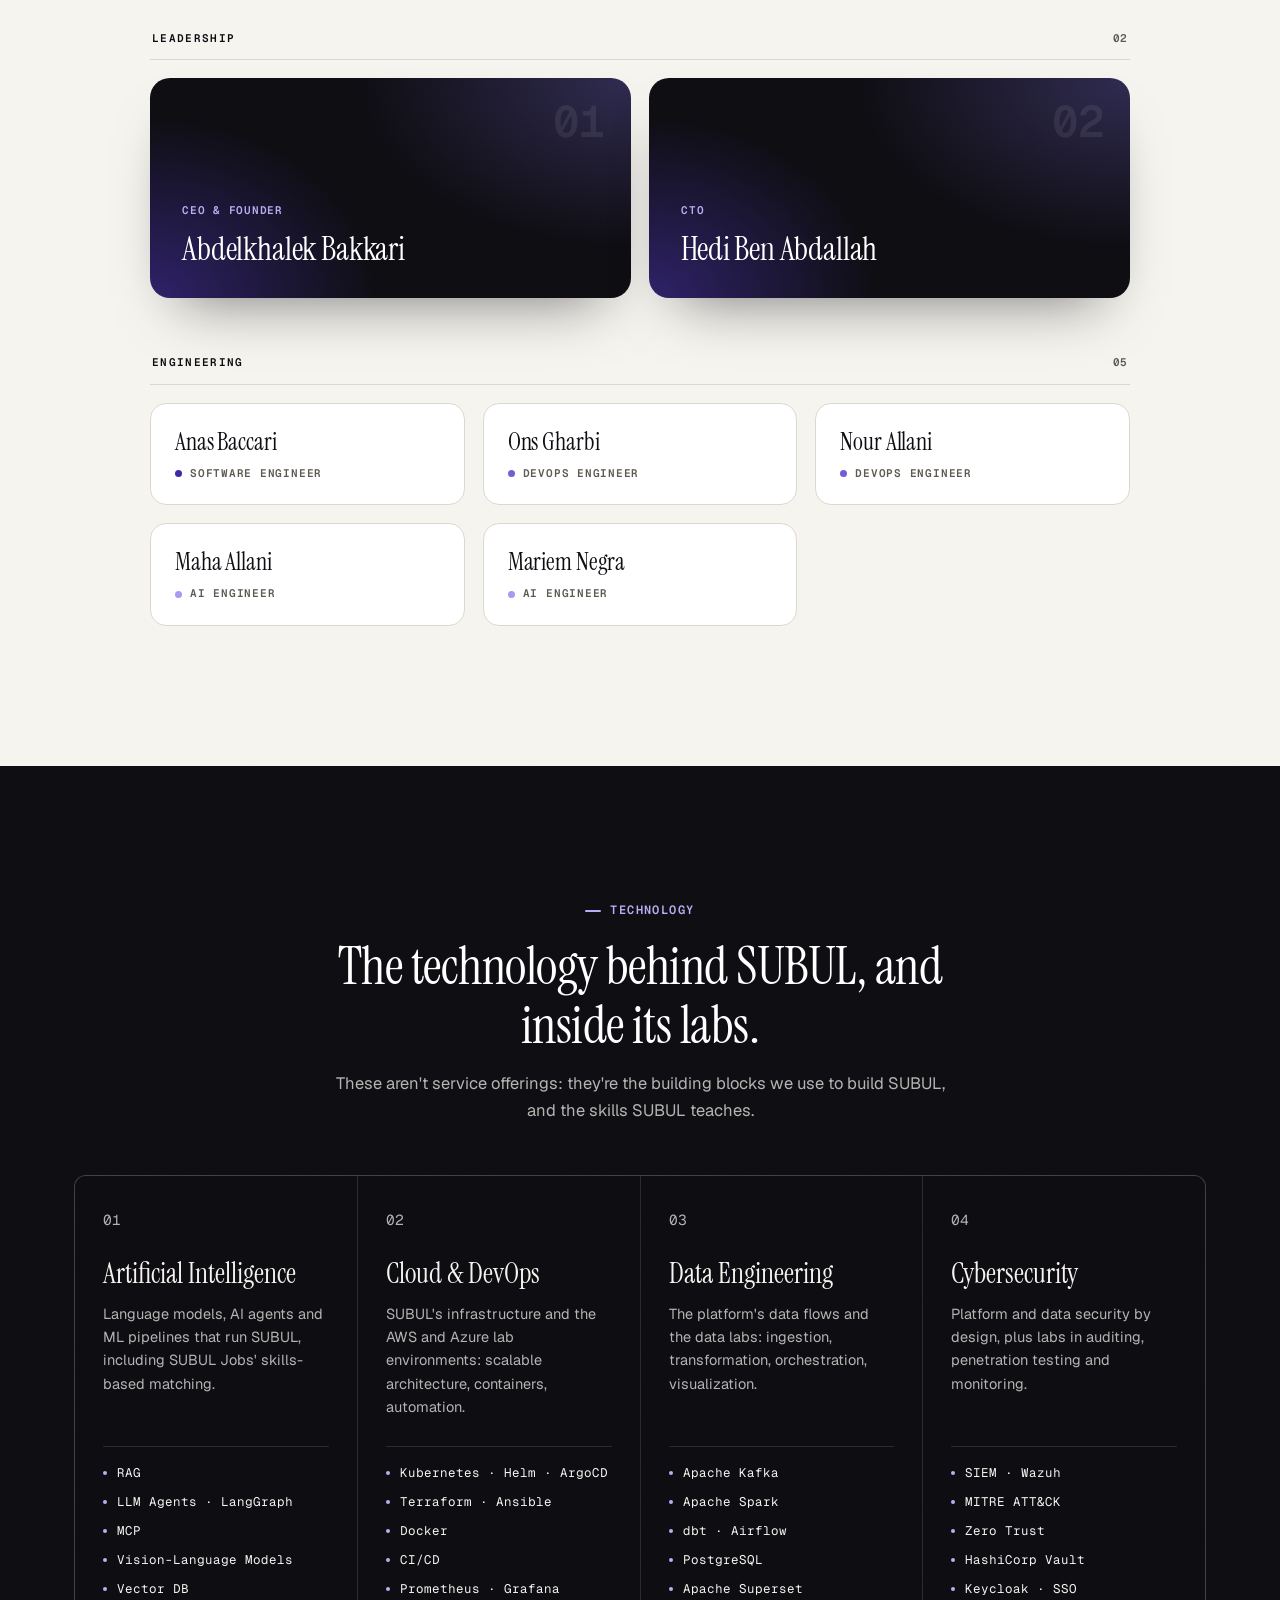
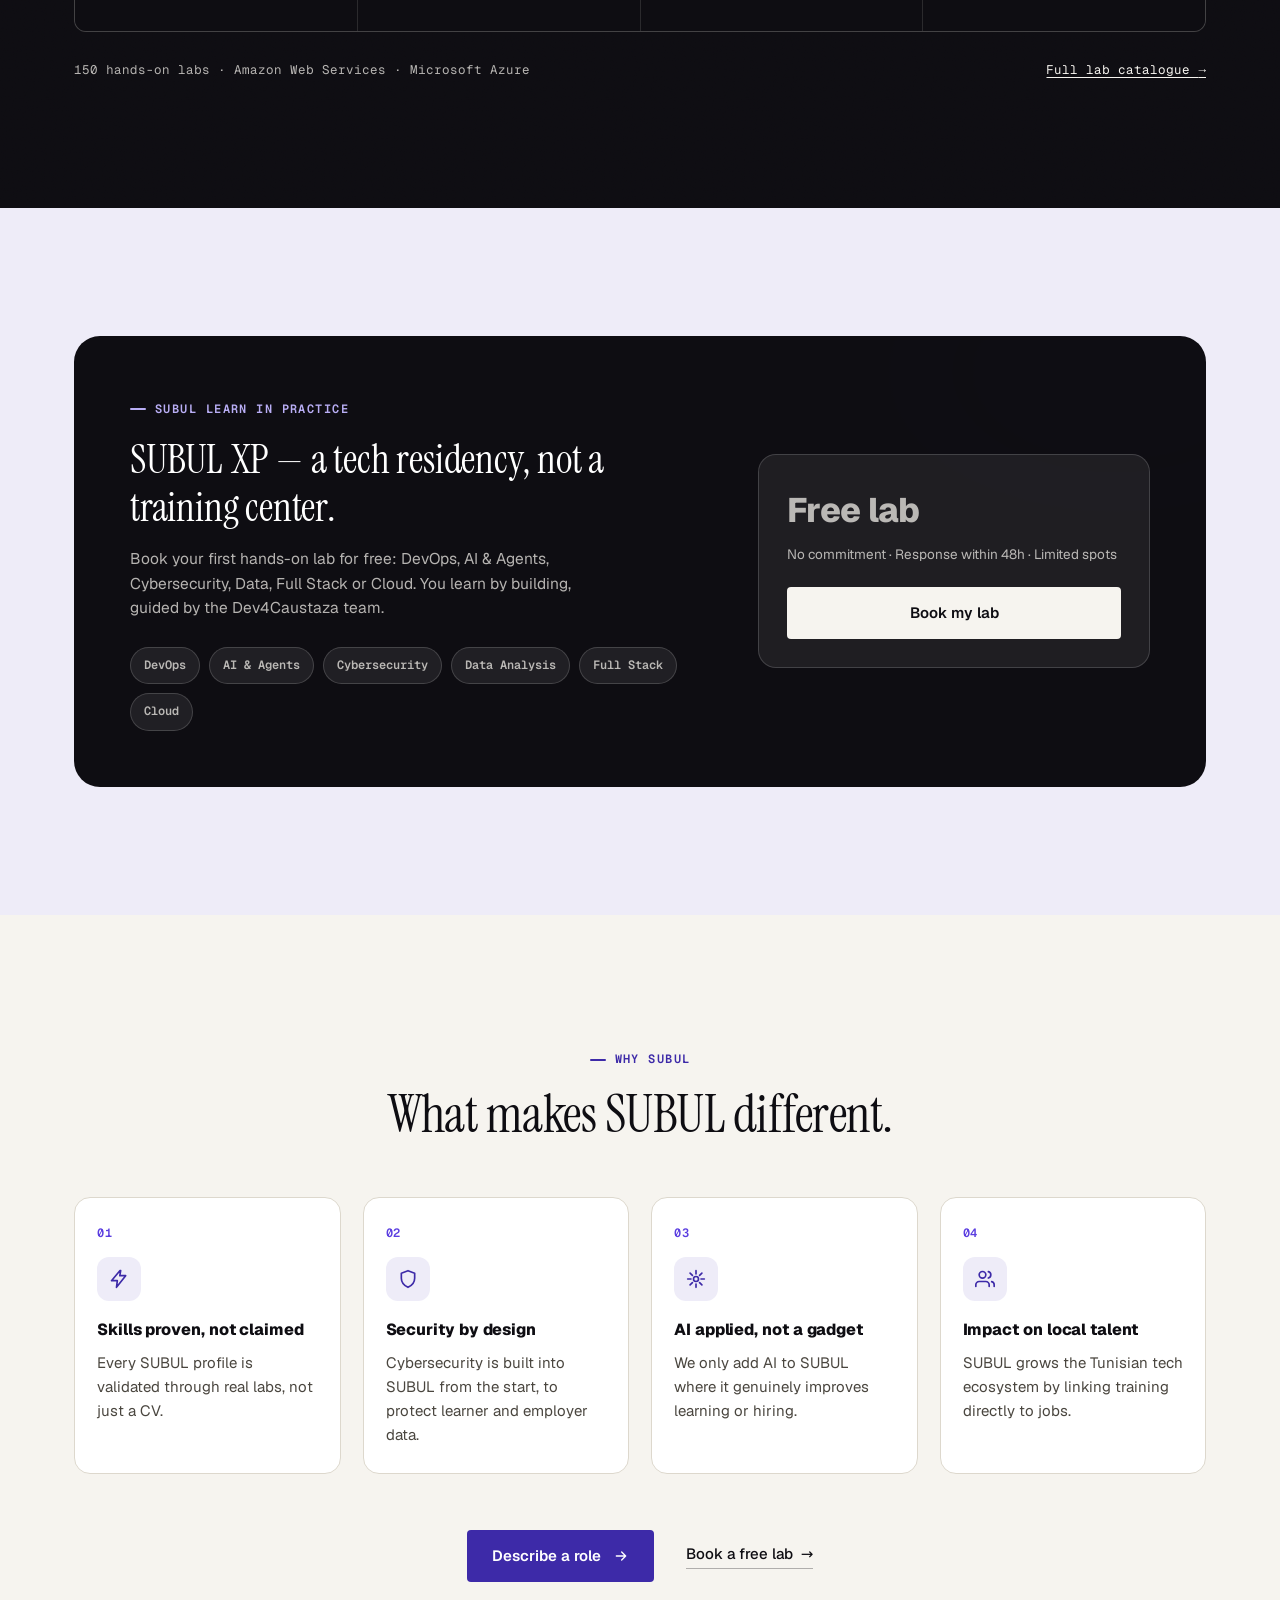
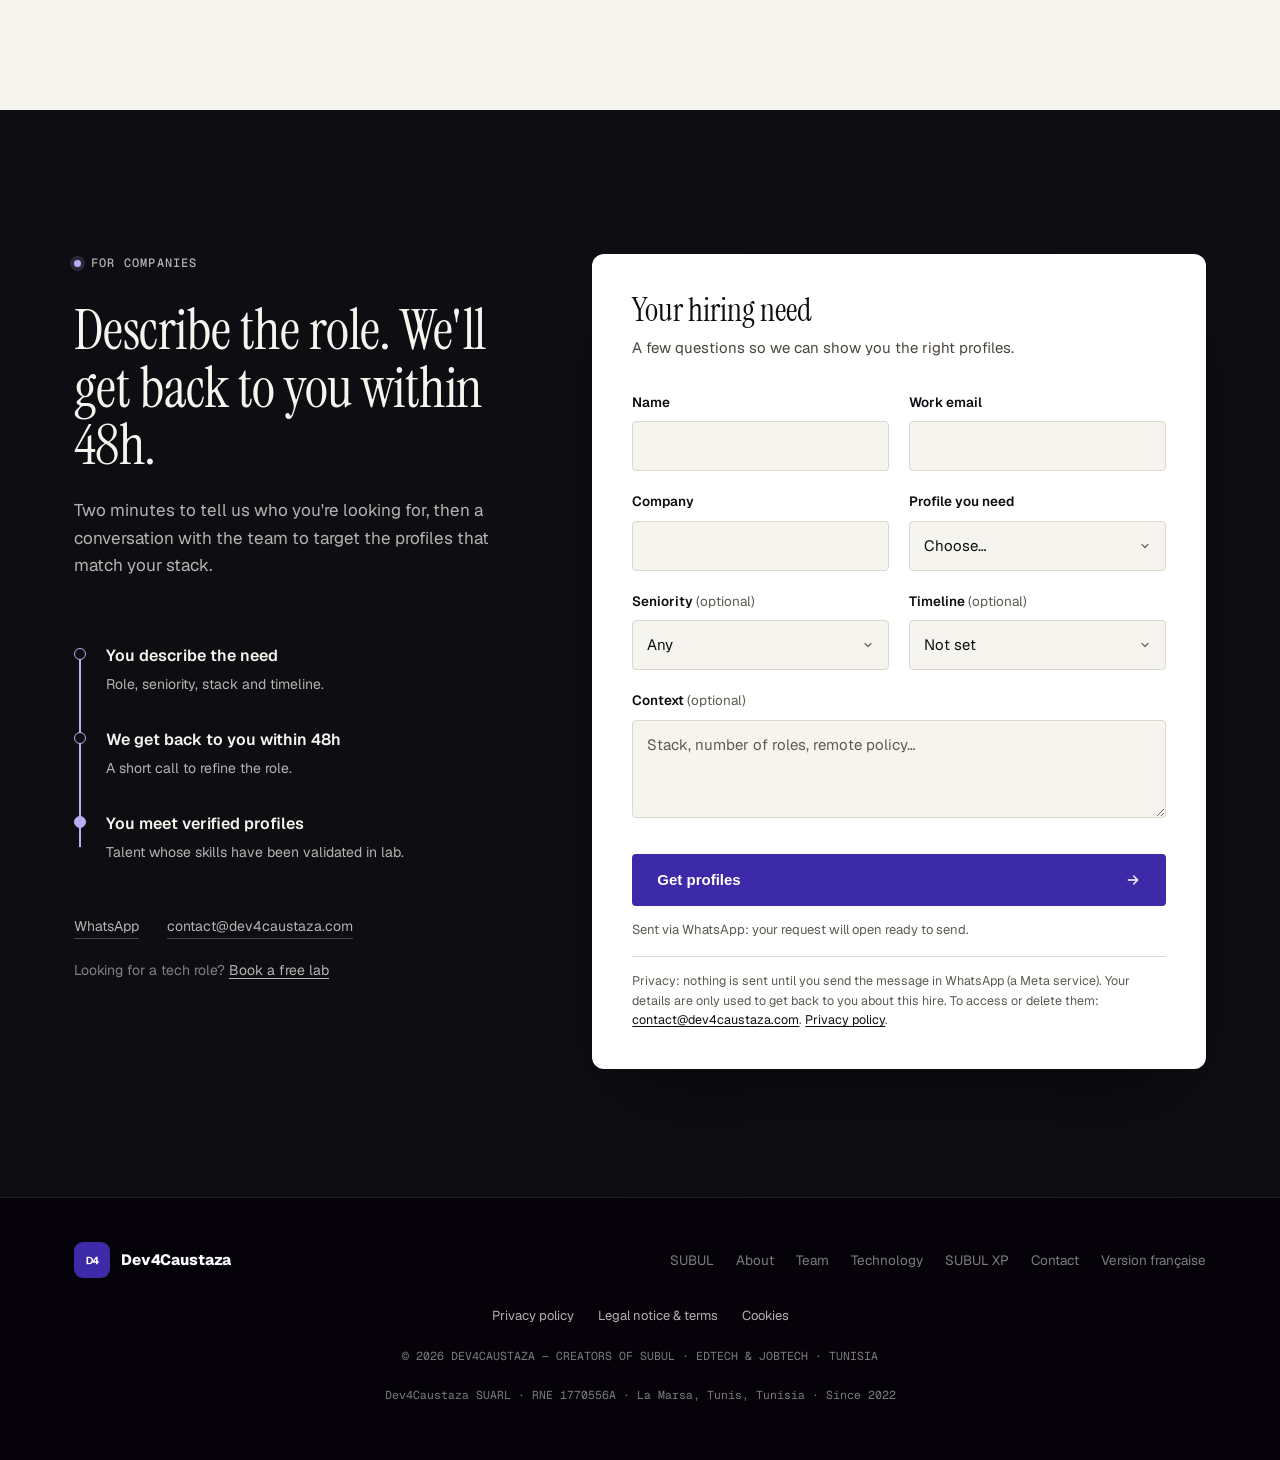
==== commit 072bf802: "Unify brand on indigo, add lab-to-hire thread motif and draft legal pages - One signature accent (in" ====
--- a/en/index.html
+++ b/en/index.html
@@ -48,9 +48,9 @@
   "sameAs": ["https://sujets.subul.uk"]
 }
 </script>
-<link rel="preconnect" href="https://fonts.googleapis.com">
-<link rel="preconnect" href="https://fonts.gstatic.com" crossorigin>
-<link href="https://fonts.googleapis.com/css2?family=Geist:wght@400;500;600;700;800&family=Geist+Mono:wght@400;500;600&family=Instrument+Serif:ital@0;1&display=swap" rel="stylesheet">
+<link rel="preload" href="../fonts/geist-latin-gyByhwUx.woff2" as="font" type="font/woff2" crossorigin>
+<link rel="preload" href="../fonts/instrument-serif-latin-jizBRFtN.woff2" as="font" type="font/woff2" crossorigin>
+<link rel="stylesheet" href="../fonts/fonts.css">
 
 <style>
   :root{
@@ -60,8 +60,8 @@
     --card:      #FFFFFF;
     --sunken:    #ECE8DF;
     --title:     #0E0D12;
-    --body:      #5E5A52;
-    --label:     #6F6A61;
+    --body:      #4A463F;
+    --label:     #5E5A52;
     --line:      #DDD8CD;
     --line-dk:   rgba(246,244,239,.12);
     --purple:    #5B3EE0;
@@ -70,9 +70,7 @@
     --clay:      #B4401E;
     --clay-dk:   #8F3217;
     --clay-lt:   #F6E6DF;
-    --clay-soft: #E8A58A;
-    --cyan:      #1C9C93;
-    --signal:    #C6F432;
+    --indigo-soft:#B9AEF5;
     --grad:      var(--purple-dk);
     --ink-soft:  rgba(246,244,239,.72);
     --ink-faint: rgba(246,244,239,.5);
@@ -115,12 +113,14 @@
     display:inline-flex; align-items:center; gap:9px;
     font-family:var(--mono);
     font-size:12px; font-weight:600; letter-spacing:.12em; text-transform:uppercase;
-    color:var(--clay);
-  }
-  .eyebrow::before{ content:""; width:16px; height:1.5px; background:var(--clay); border-radius:2px; }
+    color:var(--purple-dk);
+  }
+  .eyebrow::before{ content:""; width:16px; height:1.5px; background:var(--purple-dk); border-radius:2px; }
+  .sec-head.on-dark .eyebrow, .xp-inner .eyebrow{ color:var(--indigo-soft); }
+  .sec-head.on-dark .eyebrow::before, .xp-inner .eyebrow::before{ background:var(--indigo-soft); }
 
   /* ---------------- REVEAL ---------------- */
-  [data-reveal]{ opacity:0; transform:translateY(22px); transition:opacity .7s cubic-bezier(.16,1,.3,1), transform .7s cubic-bezier(.16,1,.3,1); }
+  [data-reveal]{ opacity:0; transform:translateY(12px); transition:opacity .45s cubic-bezier(.2,.7,.2,1), transform .45s cubic-bezier(.2,.7,.2,1); }
   [data-reveal].in{ opacity:1; transform:none; }
   @media (prefers-reduced-motion:reduce){ [data-reveal]{ opacity:1; transform:none; } }
   .tech-grid > [data-reveal]:nth-child(2){ transition-delay:.06s; }
@@ -228,6 +228,7 @@
     border-bottom:1px solid rgba(246,244,239,.32); padding-bottom:2px; transition:border-color .24s;
   }
   .text-link:hover{ border-color:currentColor; }
+  .text-link:focus-visible, .nav-links a:focus-visible, footer a:focus-visible, .contact-alt a:focus-visible{ outline:2px solid currentColor; outline-offset:3px; border-radius:2px; }
   .text-link-ink{ color:var(--title); border-color:rgba(14,13,18,.3); }
 
   /* ---------------- HERO ---------------- */
@@ -235,15 +236,8 @@
     display:flex; align-items:center; gap:10px; margin:0 0 28px;
     font-family:var(--mono); font-size:12px; font-weight:500; letter-spacing:.1em; text-transform:uppercase; color:var(--ink-soft);
   }
-  .kicker-dot{ flex:none; width:7px; height:7px; border-radius:50%; background:var(--signal); box-shadow:0 0 0 4px rgba(198,244,50,.12); }
+  .kicker-dot{ flex:none; width:7px; height:7px; border-radius:50%; background:var(--indigo-soft); box-shadow:0 0 0 4px rgba(185,174,245,.16); }
   .hero{ padding:120px 0 104px; background:var(--bg); color:var(--paper); overflow:hidden; }
-  .hero-cols{
-    position:absolute; top:0; bottom:0; left:50%; transform:translateX(-50%);
-    width:calc(min(1180px, 100%) - 48px); pointer-events:none;
-    background:linear-gradient(90deg, rgba(246,244,239,.05) 1px, transparent 1px) 0 0 / calc(100% / 12) 100%;
-    border-right:1px solid rgba(246,244,239,.05);
-    -webkit-mask-image:linear-gradient(#000 50%, transparent); mask-image:linear-gradient(#000 50%, transparent);
-  }
   .hero .container{ position:relative; z-index:1; }
   .hero-grid{ display:grid; grid-template-columns:7fr 5fr; gap:72px; align-items:center; }
   .hero-grid > *{ min-width:0; }
@@ -252,7 +246,7 @@
     font-family:var(--serif); font-weight:400; font-size:clamp(46px,5.4vw,78px);
     line-height:.98; letter-spacing:-.015em; margin:0 0 28px; text-wrap:balance;
   }
-  .hero h1 em{ font-style:italic; color:var(--clay-soft); }
+  .hero h1 em{ font-style:italic; color:var(--indigo-soft); }
   .hero .lead{ font-size:18px; line-height:1.6; color:var(--ink-soft); max-width:52ch; margin:0 0 40px; }
   .hero-actions{ display:flex; flex-wrap:wrap; align-items:flex-end; gap:20px 16px; }
   .hero-choice{ display:flex; flex-direction:column; gap:10px; }
@@ -264,12 +258,35 @@
     .hero-choice{ flex:1 1 100%; }
     .hero-choice .btn{ justify-content:space-between; }
   }
-  .hero-proof{
-    list-style:none; margin:64px 0 0; padding:24px 0 0; border-top:1px solid var(--line-dk);
-    display:flex; flex-wrap:wrap; gap:24px 48px;
-  }
-  .hero-proof li{ display:flex; flex-direction:column; gap:6px; font-size:13px; color:var(--ink-soft); }
-  .hero-proof strong{ font-family:var(--serif); font-weight:400; font-size:44px; line-height:1; color:var(--paper); font-variant-numeric:tabular-nums; }
+  /* the thread: lab → talent → validated skill → employer */
+  .thread{ position:relative; list-style:none; margin:56px 0 0; padding:0; display:grid; grid-template-columns:repeat(4,1fr); }
+  .thread::before{
+    content:""; position:absolute; left:5px; right:0; top:27px; height:1.5px;
+    background:linear-gradient(90deg, var(--indigo-soft), rgba(185,174,245,.2));
+    transform:scaleX(0); transform-origin:left; transition:transform .7s cubic-bezier(.2,.7,.2,1) .25s;
+  }
+  .thread li{ position:relative; display:flex; flex-direction:column; gap:6px; padding:44px 16px 0 0; font-size:13px; color:var(--ink-soft); }
+  .thread li::before{
+    content:""; position:absolute; left:0; top:22px; width:12px; height:12px; box-sizing:border-box; border-radius:50%;
+    border:1.5px solid var(--indigo-soft); background:var(--bg);
+    transform:scale(0); transition:transform .3s cubic-bezier(.2,.7,.2,1);
+  }
+  .thread li:last-child::before{ background:var(--indigo-soft); }
+  .in .thread::before, .in .thread li::before{ transform:none; }
+  .in .thread li:nth-child(1)::before{ transition-delay:.25s; }
+  .in .thread li:nth-child(2)::before{ transition-delay:.45s; }
+  .in .thread li:nth-child(3)::before{ transition-delay:.65s; }
+  .in .thread li:nth-child(4)::before{ transition-delay:.85s; }
+  .thread-stage{ position:absolute; top:0; left:0; font-family:var(--mono); font-size:10.5px; font-weight:500; letter-spacing:.1em; text-transform:uppercase; color:var(--indigo-soft); white-space:nowrap; }
+  .thread strong{ font-family:var(--serif); font-weight:400; font-size:44px; line-height:1; color:var(--paper); font-variant-numeric:tabular-nums; }
+  @media (max-width:700px){
+    .thread{ grid-template-columns:1fr; gap:22px; margin-top:44px; }
+    .thread::before{ top:6px; bottom:6px; left:5px; right:auto; width:1.5px; height:auto; background:linear-gradient(180deg, var(--indigo-soft), rgba(185,174,245,.2)); transform:scaleY(0); transform-origin:top; }
+    .thread li{ padding:0 0 0 30px; }
+    .thread li::before{ top:2px; }
+    .thread-stage{ position:static; }
+    .thread strong{ font-size:34px; }
+  }
 
   .hero-visual{ perspective:1800px; }
   .hero-caption{ margin:20px 0 0; font-family:var(--mono); font-size:11px; letter-spacing:.06em; text-transform:uppercase; color:var(--ink-faint); }
@@ -332,7 +349,7 @@
   .about-list svg{ flex:none; margin-top:2px; }
 
   .about-panel{
-    background:linear-gradient(155deg,#F3EDFF,#F8ECE4 130%);
+    background:linear-gradient(155deg,#F1EEFB,#F6F4EF 130%);
     border:1px solid #ECE3FB;
     border-radius:22px; padding:38px;
     display:grid; gap:24px;
@@ -387,20 +404,20 @@
     font-family:var(--mono); font-size:11px; font-weight:600; letter-spacing:.07em; text-transform:uppercase; color:var(--label);
   }
   .team-role::before{ content:""; flex:none; width:7px; height:7px; border-radius:50%; background:var(--dept); }
-  .team-card[data-dept="software"]{ --dept:var(--clay); }
-  .team-card[data-dept="devops"]{ --dept:var(--cyan); }
-  .team-card[data-dept="ai"]{ --dept:var(--purple); }
+  .team-card[data-dept="software"]{ --dept:var(--purple-dk); }
+  .team-card[data-dept="devops"]{ --dept:#6E5FD9; }
+  .team-card[data-dept="ai"]{ --dept:#A79BEF; }
   .team-card-lead{
     min-height:220px; justify-content:flex-end; gap:10px;
     padding:30px 32px; border-radius:20px; border:0; overflow:hidden;
     background:
-      radial-gradient(420px 260px at 100% 0%, rgba(180,64,30,.38), transparent 65%),
+      radial-gradient(420px 260px at 100% 0%, rgba(124,111,224,.30), transparent 65%),
       radial-gradient(380px 300px at 0% 100%, rgba(91,62,224,.42), transparent 60%),
       var(--bg);
     box-shadow:0 30px 60px -30px rgba(11,10,14,.55);
   }
   .team-card-lead .team-name{ font-size:32px; font-weight:500; color:#fff; }
-  .team-card-lead .team-role{ color:#E8A58A; }
+  .team-card-lead .team-role{ color:var(--indigo-soft); }
   .team-card-lead .team-role::before{ display:none; }
   .team-card-index{
     position:absolute; top:22px; right:26px;
@@ -435,7 +452,8 @@
   }
   @media (max-width:960px){ .tech-grid{ grid-template-columns:1fr 1fr; } }
   @media (max-width:560px){ .tech-grid{ grid-template-columns:1fr; } }
-  .tech-col{ display:flex; flex-direction:column; padding:32px 28px; background:var(--bg); }
+  .tech-col{ display:flex; flex-direction:column; padding:32px 28px; background:var(--bg); transition:background .24s cubic-bezier(.2,.7,.2,1); }
+  @media (hover:hover){ .tech-col:hover{ background:#16141C; } }
   .tech-index{ margin:0 0 36px; font-family:var(--mono); font-size:12px; color:var(--ink-faint); }
   .tech-col h3{ margin:0 0 12px; font-family:var(--serif); font-weight:400; font-size:28px; line-height:1.1; color:var(--paper); }
   .tech-col p{ margin:0 0 28px; font-size:14.5px; color:var(--ink-soft); }
@@ -444,7 +462,7 @@
     display:grid; gap:9px; font-family:var(--mono); font-size:12.5px; color:var(--paper);
   }
   .tech-tools li{ display:flex; align-items:center; gap:10px; }
-  .tech-tools li::before{ content:""; flex:none; width:4px; height:4px; border-radius:50%; background:var(--signal); }
+  .tech-tools li::before{ content:""; flex:none; width:4px; height:4px; border-radius:50%; background:var(--indigo-soft); }
   .tech-foot{
     display:flex; flex-wrap:wrap; justify-content:space-between; gap:12px 24px; margin:28px 0 0;
     font-family:var(--mono); font-size:12.5px; color:var(--ink-soft);
@@ -458,7 +476,8 @@
   .paths-head p{ margin:0; max-width:62ch; font-size:17px; color:var(--body); }
   .paths-grid{ display:grid; grid-template-columns:1fr 1fr; gap:24px; }
   @media (max-width:860px){ .paths-grid{ grid-template-columns:1fr; } }
-  .path{ display:flex; flex-direction:column; padding:40px; border-radius:12px; }
+  .path{ display:flex; flex-direction:column; padding:40px; border-radius:12px; transition:transform .24s cubic-bezier(.2,.7,.2,1), box-shadow .24s cubic-bezier(.2,.7,.2,1); }
+  @media (hover:hover){ .path:hover{ transform:translateY(-3px); box-shadow:0 28px 56px -32px rgba(14,13,18,.45); } }
   .path-hire{ background:var(--bg); color:var(--paper); }
   .path-learn{ background:var(--card); color:var(--title); border:1px solid var(--line); }
   .path-tag{
@@ -468,40 +487,49 @@
   }
   .path-tag span + span{ letter-spacing:.06em; text-transform:none; }
   .path-hire .path-tag span + span{ color:var(--ink-soft); }
-  .path-learn .path-tag{ border-color:var(--line); color:var(--clay); }
+  .path-learn .path-tag{ border-color:var(--line); color:var(--purple-dk); }
   .path-learn .path-tag span + span{ color:var(--label); }
   .path h3{ margin:0 0 32px; font-family:var(--serif); font-weight:400; font-size:clamp(28px,2.6vw,36px); line-height:1.1; letter-spacing:-.005em; }
-  .path-steps{ list-style:none; margin:0 0 40px; padding:0; counter-reset:step; }
-  .path-steps li{
-    display:grid; grid-template-columns:40px 1fr; gap:2px 12px; padding:16px 0;
-    border-top:1px solid var(--line-dk); counter-increment:step;
-  }
-  .path-steps li::before{ content:"0" counter(step); grid-row:span 2; padding-top:3px; font-family:var(--mono); font-size:12px; }
+  .path-steps{ position:relative; list-style:none; margin:0 0 40px; padding:0; --thread:var(--purple-dk); --node-bg:var(--card); }
+  .path-hire .path-steps{ --thread:var(--indigo-soft); --node-bg:var(--bg); }
+  .path-steps::before{
+    content:""; position:absolute; left:5px; top:20px; bottom:28px; width:1.5px; background:var(--thread);
+    transform:scaleY(0); transform-origin:top; transition:transform .6s cubic-bezier(.2,.7,.2,1) .2s;
+  }
+  .path-steps li{ position:relative; display:grid; grid-template-columns:32px 1fr; gap:2px 0; padding:12px 0; }
+  .path-steps li::before{
+    content:""; grid-row:span 2; position:relative; z-index:1; margin-top:5px;
+    width:12px; height:12px; box-sizing:border-box; border-radius:50%; border:1.5px solid var(--thread); background:var(--node-bg);
+  }
+  .path-steps li:last-child::before{ background:var(--thread); }
+  .path.in .path-steps::before{ transform:none; }
   .path-steps strong{ font-size:16px; font-weight:600; }
-  .path-steps span{ font-size:14px; }
-  .path-hire .path-steps li::before{ color:var(--signal); }
+  .path-steps span{ font-size:14.5px; }
   .path-hire .path-steps span{ color:var(--ink-soft); }
-  .path-learn .path-steps li{ border-color:var(--line); }
-  .path-learn .path-steps li::before{ color:var(--clay); }
   .path-learn .path-steps span{ color:var(--body); }
   .path .btn{ margin-top:auto; align-self:flex-start; }
   @media (max-width:560px){ .path{ padding:28px 22px; } }
 
-  .traction{
-    margin-top:48px; padding:40px 32px; border-radius:12px;
-    background:var(--card); border:1px solid var(--line);
-  }
-  .traction-label{
-    display:block; text-align:center; font-family:var(--mono); font-size:11.5px; font-weight:600;
-    letter-spacing:.12em; text-transform:uppercase; color:var(--purple-dk); margin:0 0 28px;
-  }
-  .traction-row{ display:grid; grid-template-columns:repeat(3,1fr); gap:24px; text-align:center; }
-  @media (max-width:600px){ .traction-row{ grid-template-columns:1fr; gap:28px; } }
-  .traction-stat h3{
-    font-family:var(--serif); font-size:44px; font-weight:400; letter-spacing:-.01em; margin:0 0 6px;
-    color:var(--title); font-variant-numeric:tabular-nums;
-  }
-  .traction-stat p{ margin:0; font-size:13.5px; color:var(--body); font-weight:600; }
+  /* where the two paths meet */
+  .paths-junction{ position:relative; padding-top:72px; text-align:center; }
+  .paths-junction p{ max-width:560px; margin-left:auto; margin-right:auto; }
+  .paths-junction::before{
+    content:""; position:absolute; top:0; height:44px; left:calc(25% - 6px); right:calc(25% - 6px);
+    border:1.5px solid var(--purple-dk); border-top:0; border-radius:0 0 18px 18px;
+    clip-path:inset(0 50% 0 50%); transition:clip-path .7s cubic-bezier(.2,.7,.2,1) .15s;
+  }
+  .paths-junction::after{
+    content:""; position:absolute; top:44px; left:50%; width:12px; height:12px; margin:-6px 0 0 -6px;
+    border-radius:50%; background:var(--purple-dk); box-shadow:0 0 0 5px var(--paper);
+  }
+  .paths-junction.in::before{ clip-path:inset(0 0 0 0); }
+  .junction-title{ margin:0 0 8px; font-family:var(--serif); font-size:28px; line-height:1.1; color:var(--title); }
+  .junction-text{ margin:0; font-size:16px; color:var(--body); }
+  @media (max-width:860px){
+    .paths-junction{ padding-top:56px; }
+    .paths-junction::before{ left:50%; right:auto; width:1.5px; margin-left:-.75px; height:32px; border:0; border-radius:0; background:var(--purple-dk); clip-path:none; }
+    .paths-junction::after{ top:38px; }
+  }
 
   /* ---------------- XP PROGRAM ---------------- */
   .xp{ padding:128px 0; background:var(--purple-lt); }
@@ -512,7 +540,7 @@
   }
   .xp-inner::before{
     content:""; position:absolute; inset:0;
-    background:radial-gradient(520px 320px at 92% 8%, rgba(180,64,30,.35), transparent 60%);
+    background:radial-gradient(520px 320px at 92% 8%, rgba(91,62,224,.35), transparent 60%);
   }
   @media (max-width:860px){ .xp-inner{ grid-template-columns:1fr; padding:38px 26px; } }
   .xp-inner > *{ position:relative; z-index:1; }
@@ -542,7 +570,7 @@
     display:flex; align-items:center; justify-content:center; margin-bottom:16px;
   }
   .why-card h3{ font-size:16px; font-weight:800; margin:0 0 8px; letter-spacing:-.005em; }
-  .why-card p{ font-size:13.8px; color:var(--body); margin:0; }
+  .why-card p{ font-size:15px; color:var(--body); margin:0; }
 
   .why-cta{ display:flex; flex-wrap:wrap; justify-content:center; align-items:center; gap:20px 32px; margin-top:56px; }
 
@@ -553,12 +581,21 @@
   @media (max-width:960px){ .contact-grid{ grid-template-columns:1fr; gap:56px; } }
   .contact-copy h2{ font-family:var(--serif); font-weight:400; font-size:clamp(38px,4.4vw,58px); line-height:1.02; letter-spacing:-.01em; margin:0 0 24px; }
   .contact-intro{ margin:0 0 48px; max-width:44ch; font-size:17px; color:var(--ink-soft); }
-  .next-steps{ list-style:none; margin:0; padding:0; border-top:1px solid var(--line-dk); }
-  .next-steps li{ display:grid; grid-template-columns:44px 1fr; gap:4px 12px; padding:20px 0; border-bottom:1px solid var(--line-dk); }
-  .next-steps .n{ grid-row:span 2; font-family:var(--mono); font-size:12px; color:var(--ink-faint); padding-top:3px; transition:color .24s; }
+  .next-steps{ position:relative; list-style:none; margin:0; padding:0; }
+  .next-steps::before{
+    content:""; position:absolute; left:5px; top:24px; bottom:32px; width:1.5px; background:var(--indigo-soft);
+    transform:scaleY(0); transform-origin:top; transition:transform .6s cubic-bezier(.2,.7,.2,1) .2s;
+  }
+  .in .next-steps::before{ transform:none; }
+  .next-steps li{ position:relative; display:grid; grid-template-columns:32px 1fr; gap:4px 0; padding:16px 0; }
+  .next-steps li::before{
+    content:""; grid-row:span 2; position:relative; z-index:1; margin-top:5px;
+    width:12px; height:12px; box-sizing:border-box; border-radius:50%; border:1.5px solid var(--indigo-soft); background:var(--bg);
+    transition:background .24s;
+  }
+  .next-steps li:last-child::before, .next-steps li.is-done::before{ background:var(--indigo-soft); }
   .next-steps strong{ font-size:16px; font-weight:600; color:var(--paper); }
   .next-steps .d{ font-size:14px; color:var(--ink-soft); }
-  .next-steps li.is-done .n{ color:var(--signal); }
   .contact-alt{ display:flex; flex-wrap:wrap; gap:10px 28px; margin:36px 0 0; font-size:14px; }
   .contact-alt a{ color:var(--ink-soft); text-decoration:none; border-bottom:1px solid rgba(246,244,239,.25); padding-bottom:1px; transition:color .24s, border-color .24s; }
   .contact-alt a:hover{ color:var(--paper); border-color:var(--paper); }
@@ -606,6 +643,9 @@
   footer nav{ display:flex; gap:22px; flex-wrap:wrap; }
   footer nav a{ font-size:13.5px; color:var(--ink-faint); text-decoration:none; }
   footer nav a:hover{ color:#fff; }
+  .footer-legal{ display:flex; flex-wrap:wrap; justify-content:center; gap:8px 24px; margin:28px 0 0; font-size:13px; }
+  .footer-legal a{ color:var(--ink-soft); text-decoration:none; }
+  .footer-legal a:hover{ color:#fff; }
   .footer-fine{ font-family:var(--mono); font-size:11.5px; margin-top:20px; color:var(--ink-faint); text-align:center; }
 
   @media (max-width:640px){
@@ -614,7 +654,11 @@
     .contact{ padding:76px 0 88px; }
   }
 
-  @media (prefers-reduced-motion:reduce){ *{ transition:none !important; scroll-behavior:auto !important; animation:none !important; } }
+  @media (prefers-reduced-motion:reduce){
+    *, *::before, *::after{ transition:none !important; scroll-behavior:auto !important; animation:none !important; }
+    .thread::before, .thread li::before, .path-steps::before, .path-steps li::before, .next-steps::before{ transform:none !important; }
+    .paths-junction::before{ clip-path:none !important; }
+  }
 </style>
 </head>
 <body>
@@ -630,7 +674,6 @@
       <li><a href="#about">About</a></li>
       <li><a href="#team">Team</a></li>
       <li><a href="#tech">Technology</a></li>
-      <li><a href="#xp">SUBUL XP</a></li>
       <li><a href="#contact" class="nav-cta">Talk to the team</a></li>
       <li><a href="../index.html" class="lang-switch">FR</a></li>
     </ul>
@@ -641,7 +684,6 @@
 
   <!-- ============ HERO ============ -->
   <section class="hero">
-    <div class="hero-cols" aria-hidden="true"></div>
     <div class="container hero-grid">
       <div class="hero-copy" data-reveal>
         <p class="kicker"><span class="kicker-dot" aria-hidden="true"></span>SUBUL Jobs · For tech teams</p>
@@ -651,11 +693,12 @@
           <div class="hero-choice"><span class="hero-choice-label">I'm hiring</span><a href="#contact" class="btn btn-light btn-swap"><span class="swap"><span>Get verified profiles</span><span aria-hidden="true">Reply within 48h</span></span><svg class="btn-arrow" width="16" height="16" viewBox="0 0 24 24" fill="none" stroke="currentColor" stroke-width="2" stroke-linecap="round" stroke-linejoin="round" aria-hidden="true"><path d="M5 12h14M13 6l6 6-6 6"/></svg></a></div>
           <div class="hero-choice"><span class="hero-choice-label">I want to learn</span><a href="lab.html" class="btn btn-outline">Book a free lab<svg class="btn-arrow" width="16" height="16" viewBox="0 0 24 24" fill="none" stroke="currentColor" stroke-width="2" stroke-linecap="round" stroke-linejoin="round" aria-hidden="true"><path d="M5 12h14M13 6l6 6-6 6"/></svg></a></div>
         </div>
-        <ul class="hero-proof">
-          <li><strong>457</strong>labs completed</li>
-          <li><strong>150</strong>AWS &amp; Azure labs</li>
-          <li><strong>14</strong>companies engaged</li>
-        </ul>
+        <ol class="thread" aria-label="From lab to hire">
+          <li><span class="thread-stage">Labs</span><strong>150</strong>hands-on AWS &amp; Azure labs</li>
+          <li><span class="thread-stage">Talent</span><strong>320</strong>SUBUL users</li>
+          <li><span class="thread-stage">Validation</span><strong>457</strong>labs completed</li>
+          <li><span class="thread-stage">Companies</span><strong>14</strong>companies engaged</li>
+        </ol>
       </div>
       <div class="hero-visual" data-reveal aria-hidden="true">
         <div class="profile-card">
@@ -711,13 +754,9 @@
           <a href="lab.html" class="btn btn-primary">Book a free lab<svg class="btn-arrow" width="16" height="16" viewBox="0 0 24 24" fill="none" stroke="currentColor" stroke-width="2" stroke-linecap="round" stroke-linejoin="round" aria-hidden="true"><path d="M5 12h14M13 6l6 6-6 6"/></svg></a>
         </article>
       </div>
-      <div class="traction" data-reveal>
-        <span class="traction-label">SUBUL by the numbers</span>
-        <div class="traction-row">
-          <div class="traction-stat"><h3>320</h3><p>SUBUL users</p></div>
-          <div class="traction-stat"><h3>457</h3><p>Labs completed</p></div>
-          <div class="traction-stat"><h3>14</h3><p>Companies engaged</p></div>
-        </div>
+      <div class="paths-junction" data-reveal>
+        <p class="junction-title">The two paths meet.</p>
+        <p class="junction-text">Talent trained on SUBUL Learn meets the companies that are hiring, through SUBUL Jobs.</p>
       </div>
     </div>
   </section>
@@ -741,9 +780,9 @@
         <p>Tech companies struggle to hire job-ready AI, Cloud and Cybersecurity profiles, while many young graduates lack hands-on practice. Dev4Caustaza was founded to close that gap with a product, not with services.</p>
         <p>That product is <strong>SUBUL</strong> — a SaaS platform that trains tech talent through practice (EdTech) and connects them to hiring companies (JobTech).</p>
         <ul class="about-list">
-          <li><svg width="18" height="18" viewBox="0 0 24 24" fill="none" stroke="#B4401E" stroke-width="2.5" stroke-linecap="round" stroke-linejoin="round"><path d="M20 6 9 17l-5-5"/></svg>A team of AI, DevOps and software engineers dedicated to one product: SUBUL</li>
-          <li><svg width="18" height="18" viewBox="0 0 24 24" fill="none" stroke="#B4401E" stroke-width="2.5" stroke-linecap="round" stroke-linejoin="round"><path d="M20 6 9 17l-5-5"/></svg>A proprietary SaaS platform (SUBUL) to grow the Tunisian tech ecosystem</li>
-          <li><svg width="18" height="18" viewBox="0 0 24 24" fill="none" stroke="#B4401E" stroke-width="2.5" stroke-linecap="round" stroke-linejoin="round"><path d="M20 6 9 17l-5-5"/></svg>Hands-on labs and a tech residency (SUBUL XP) to learn by building</li>
+          <li><svg width="18" height="18" viewBox="0 0 24 24" fill="none" stroke="#3D2AA8" stroke-width="2.5" stroke-linecap="round" stroke-linejoin="round"><path d="M20 6 9 17l-5-5"/></svg>A team of AI, DevOps and software engineers dedicated to one product: SUBUL</li>
+          <li><svg width="18" height="18" viewBox="0 0 24 24" fill="none" stroke="#3D2AA8" stroke-width="2.5" stroke-linecap="round" stroke-linejoin="round"><path d="M20 6 9 17l-5-5"/></svg>A proprietary SaaS platform (SUBUL) to grow the Tunisian tech ecosystem</li>
+          <li><svg width="18" height="18" viewBox="0 0 24 24" fill="none" stroke="#3D2AA8" stroke-width="2.5" stroke-linecap="round" stroke-linejoin="round"><path d="M20 6 9 17l-5-5"/></svg>Hands-on labs and a tech residency (SUBUL XP) to learn by building</li>
         </ul>
       </div>
     </div>
@@ -838,7 +877,7 @@
     <div class="container">
       <div class="xp-inner grain" data-reveal>
         <div>
-          <span class="eyebrow" style="color:#E8A58A;">SUBUL Learn in practice</span>
+          <span class="eyebrow">SUBUL Learn in practice</span>
           <h2>SUBUL XP — a tech residency, not a training center.</h2>
           <p>Book your first hands-on lab for free: DevOps, AI &amp; Agents, Cybersecurity, Data, Full Stack or Cloud. You learn by building, guided by the Dev4Caustaza team.</p>
           <div class="xp-domains">
@@ -902,9 +941,9 @@
         <h2>Describe the role. We'll get back to you within 48h.</h2>
         <p class="contact-intro">Two minutes to tell us who you're looking for, then a conversation with the team to target the profiles that match your stack.</p>
         <ol class="next-steps">
-          <li><span class="n">01</span><strong>You describe the need</strong><span class="d">Role, seniority, stack and timeline.</span></li>
-          <li><span class="n">02</span><strong>We get back to you within 48h</strong><span class="d">A short call to refine the role.</span></li>
-          <li><span class="n">03</span><strong>You meet verified profiles</strong><span class="d">Talent whose skills have been validated in lab.</span></li>
+          <li><strong>You describe the need</strong><span class="d">Role, seniority, stack and timeline.</span></li>
+          <li><strong>We get back to you within 48h</strong><span class="d">A short call to refine the role.</span></li>
+          <li><strong>You meet verified profiles</strong><span class="d">Talent whose skills have been validated in lab.</span></li>
         </ol>
         <p class="contact-alt">
           <a href="#" id="calLink" hidden>Book a call</a>
@@ -957,6 +996,7 @@
         <a href="../index.html">Version française</a>
       </nav>
     </div>
+    <p class="footer-legal"><a href="privacy.html">Privacy policy</a><a href="terms.html">Legal notice &amp; terms</a><a href="privacy.html#cookies">Cookies</a></p>
     <p class="footer-fine">© <span id="year"></span> DEV4CAUSTAZA — CREATORS OF SUBUL · EDTECH &amp; JOBTECH · TUNISIA</p>
     <p class="footer-fine">Dev4Caustaza SUARL · RNE 1770556A · La Marsa, Tunis, Tunisia · Since 2022</p>
   </div>
@@ -977,6 +1017,8 @@
   privacyWhatsApp: "Privacy: nothing is sent until you send the message in WhatsApp (a Meta service). Your details are only used to get back to you about this hire.",
   privacyEndpoint: "Privacy: your details go to the Dev4Caustaza team and are only used to get back to you about this hire.",
   privacyRights: "To access or delete them:",
+  privacyLink: "Privacy policy",
+  privacyHref: "privacy.html",
   sending: "Sending…",
   error: "Sending failed. Try again or email us at ",
   doneSentTitle: "Request received.",
@@ -1028,7 +1070,10 @@
 const privacyMail = document.createElement("a");
 privacyMail.href = "mailto:" + EMAIL;
 privacyMail.textContent = EMAIL;
-cfPrivacy.append((LEAD_ENDPOINT ? T.privacyEndpoint : T.privacyWhatsApp) + " " + T.privacyRights + " ", privacyMail, ".");
+const privacyPolicy = document.createElement("a");
+privacyPolicy.href = T.privacyHref;
+privacyPolicy.textContent = T.privacyLink;
+cfPrivacy.append((LEAD_ENDPOINT ? T.privacyEndpoint : T.privacyWhatsApp) + " " + T.privacyRights + " ", privacyMail, ". ", privacyPolicy, ".");
 
 function showDone(title, text, link){
   cf.hidden = true;
--- a/fonts/fonts.css
+++ b/fonts/fonts.css
@@ -0,0 +1,81 @@
+/* Self-hosted: Geist, Geist Mono and Instrument Serif — SIL Open Font License 1.1 (see OFL-Geist.txt, OFL-InstrumentSerif.txt) */
+
+/* Geist normal · latin-ext */
+@font-face{
+  font-family:"Geist";
+  font-style:normal;
+  font-weight:400 800;
+  font-display:swap;
+  src:url("geist-latin-ext-gyByhwUx.woff2") format("woff2");
+  unicode-range:U+0100-02BA, U+02BD-02C5, U+02C7-02CC, U+02CE-02D7, U+02DD-02FF, U+0304, U+0308, U+0329, U+1D00-1DBF, U+1E00-1E9F, U+1EF2-1EFF, U+2020, U+20A0-20AB, U+20AD-20C4, U+2113, U+2C60-2C7F, U+A720-A7FF;
+}
+
+/* Geist normal · latin */
+@font-face{
+  font-family:"Geist";
+  font-style:normal;
+  font-weight:400 800;
+  font-display:swap;
+  src:url("geist-latin-gyByhwUx.woff2") format("woff2");
+  unicode-range:U+0000-00FF, U+0131, U+0152-0153, U+02BB-02BC, U+02C6, U+02DA, U+02DC, U+0304, U+0308, U+0329, U+2000-206F, U+20AC, U+2122, U+2191, U+2193, U+2212, U+2215, U+FEFF, U+FFFD;
+}
+
+/* Geist Mono normal · latin-ext */
+@font-face{
+  font-family:"Geist Mono";
+  font-style:normal;
+  font-weight:400 600;
+  font-display:swap;
+  src:url("geist-mono-latin-ext-or3nQ6H-.woff2") format("woff2");
+  unicode-range:U+0100-02BA, U+02BD-02C5, U+02C7-02CC, U+02CE-02D7, U+02DD-02FF, U+0304, U+0308, U+0329, U+1D00-1DBF, U+1E00-1E9F, U+1EF2-1EFF, U+2020, U+20A0-20AB, U+20AD-20C4, U+2113, U+2C60-2C7F, U+A720-A7FF;
+}
+
+/* Geist Mono normal · latin */
+@font-face{
+  font-family:"Geist Mono";
+  font-style:normal;
+  font-weight:400 600;
+  font-display:swap;
+  src:url("geist-mono-latin-or3nQ6H-.woff2") format("woff2");
+  unicode-range:U+0000-00FF, U+0131, U+0152-0153, U+02BB-02BC, U+02C6, U+02DA, U+02DC, U+0304, U+0308, U+0329, U+2000-206F, U+20AC, U+2122, U+2191, U+2193, U+2212, U+2215, U+FEFF, U+FFFD;
+}
+
+/* Instrument Serif italic · latin-ext */
+@font-face{
+  font-family:"Instrument Serif";
+  font-style:italic;
+  font-weight:400;
+  font-display:swap;
+  src:url("instrument-serif-italic-latin-ext-jizHRFtN.woff2") format("woff2");
+  unicode-range:U+0100-02BA, U+02BD-02C5, U+02C7-02CC, U+02CE-02D7, U+02DD-02FF, U+0304, U+0308, U+0329, U+1D00-1DBF, U+1E00-1E9F, U+1EF2-1EFF, U+2020, U+20A0-20AB, U+20AD-20C4, U+2113, U+2C60-2C7F, U+A720-A7FF;
+}
+
+/* Instrument Serif italic · latin */
+@font-face{
+  font-family:"Instrument Serif";
+  font-style:italic;
+  font-weight:400;
+  font-display:swap;
+  src:url("instrument-serif-italic-latin-jizHRFtN.woff2") format("woff2");
+  unicode-range:U+0000-00FF, U+0131, U+0152-0153, U+02BB-02BC, U+02C6, U+02DA, U+02DC, U+0304, U+0308, U+0329, U+2000-206F, U+20AC, U+2122, U+2191, U+2193, U+2212, U+2215, U+FEFF, U+FFFD;
+}
+
+/* Instrument Serif normal · latin-ext */
+@font-face{
+  font-family:"Instrument Serif";
+  font-style:normal;
+  font-weight:400;
+  font-display:swap;
+  src:url("instrument-serif-latin-ext-jizBRFtN.woff2") format("woff2");
+  unicode-range:U+0100-02BA, U+02BD-02C5, U+02C7-02CC, U+02CE-02D7, U+02DD-02FF, U+0304, U+0308, U+0329, U+1D00-1DBF, U+1E00-1E9F, U+1EF2-1EFF, U+2020, U+20A0-20AB, U+20AD-20C4, U+2113, U+2C60-2C7F, U+A720-A7FF;
+}
+
+/* Instrument Serif normal · latin */
+@font-face{
+  font-family:"Instrument Serif";
+  font-style:normal;
+  font-weight:400;
+  font-display:swap;
+  src:url("instrument-serif-latin-jizBRFtN.woff2") format("woff2");
+  unicode-range:U+0000-00FF, U+0131, U+0152-0153, U+02BB-02BC, U+02C6, U+02DA, U+02DC, U+0304, U+0308, U+0329, U+2000-206F, U+20AC, U+2122, U+2191, U+2193, U+2212, U+2215, U+FEFF, U+FFFD;
+}
